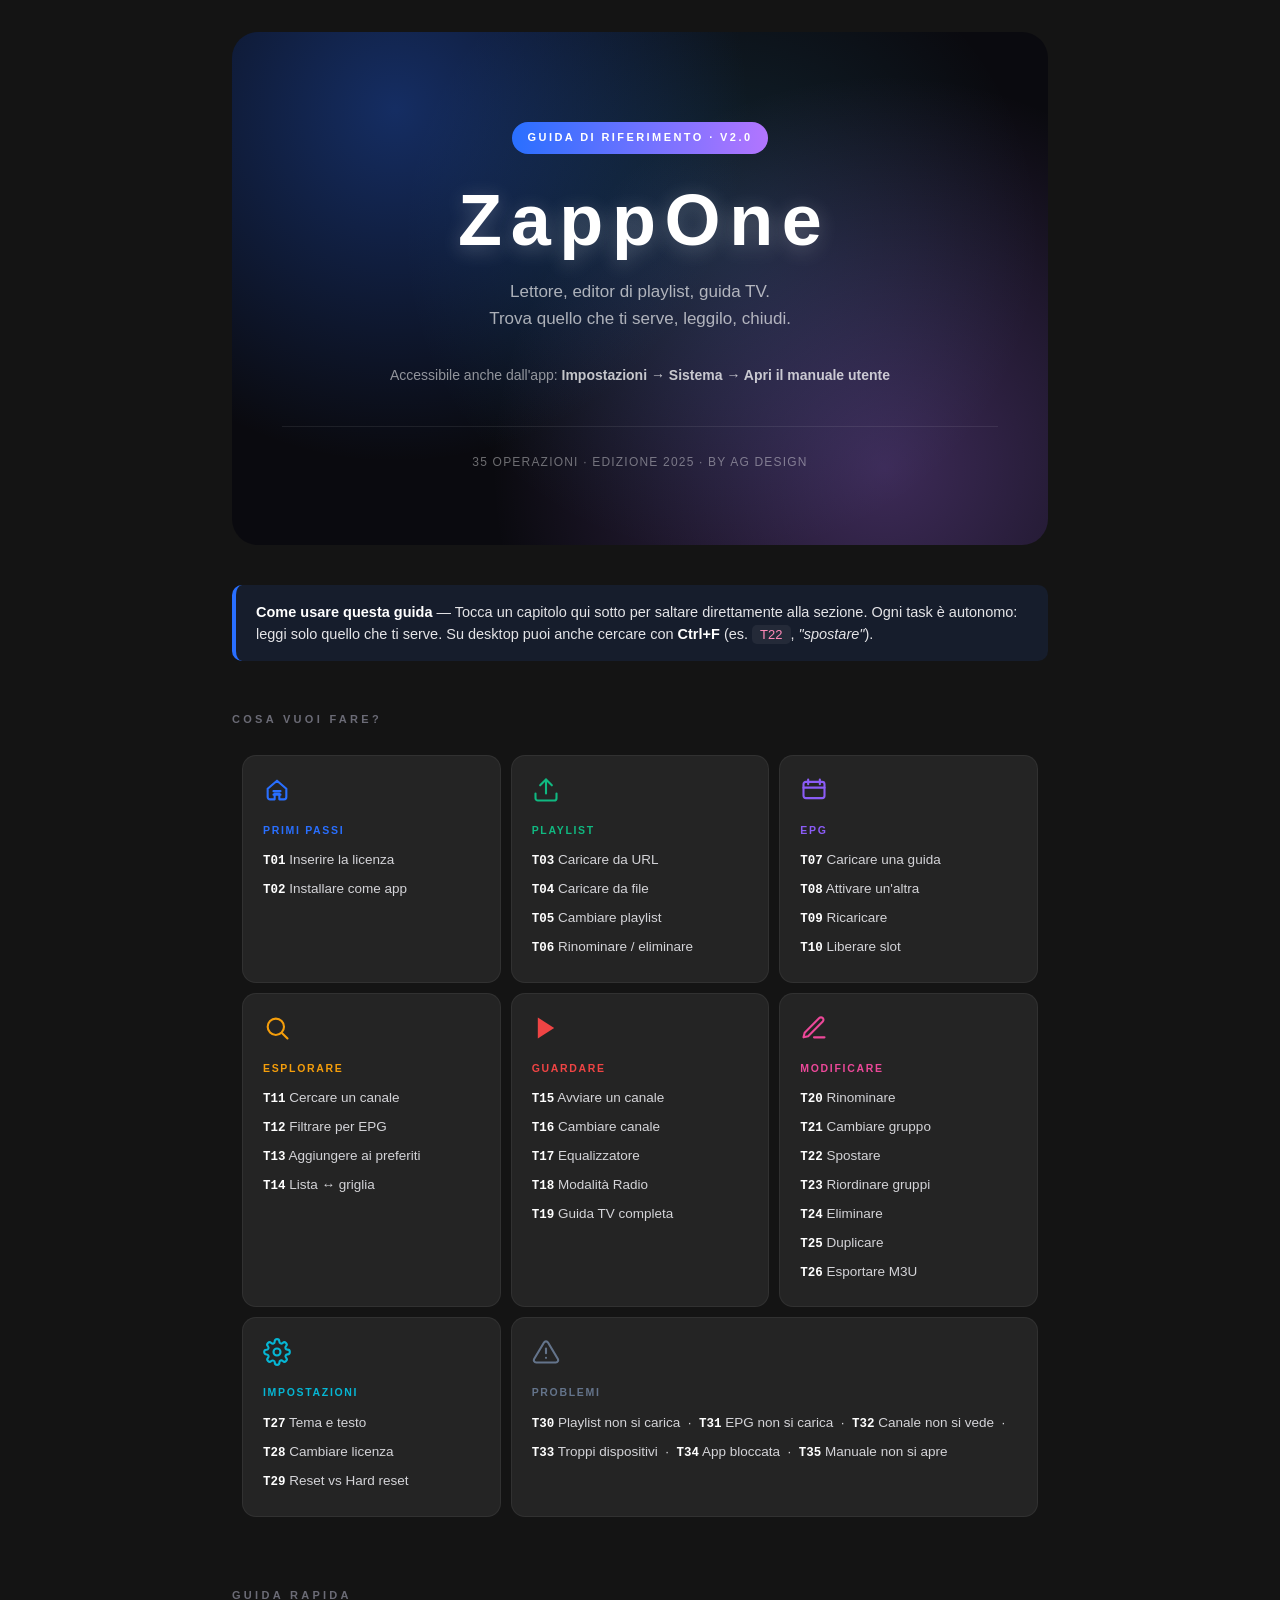
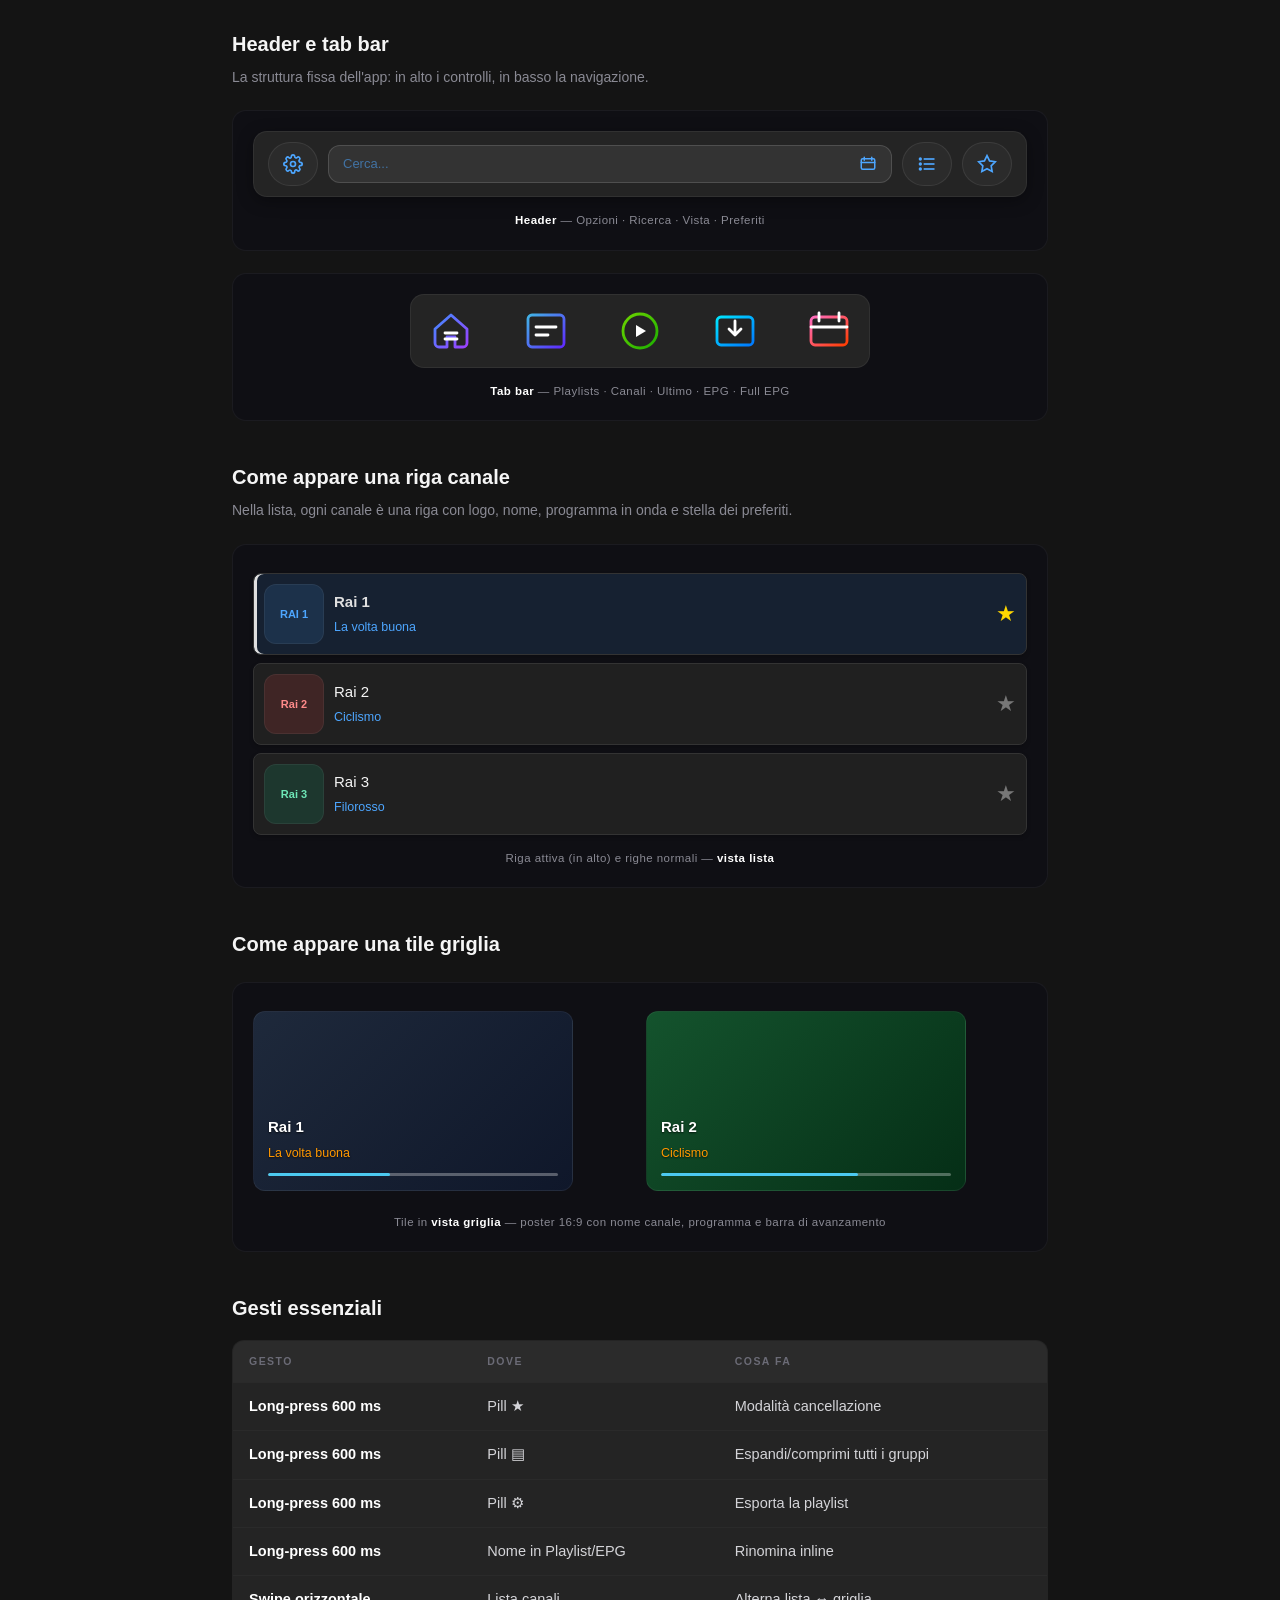
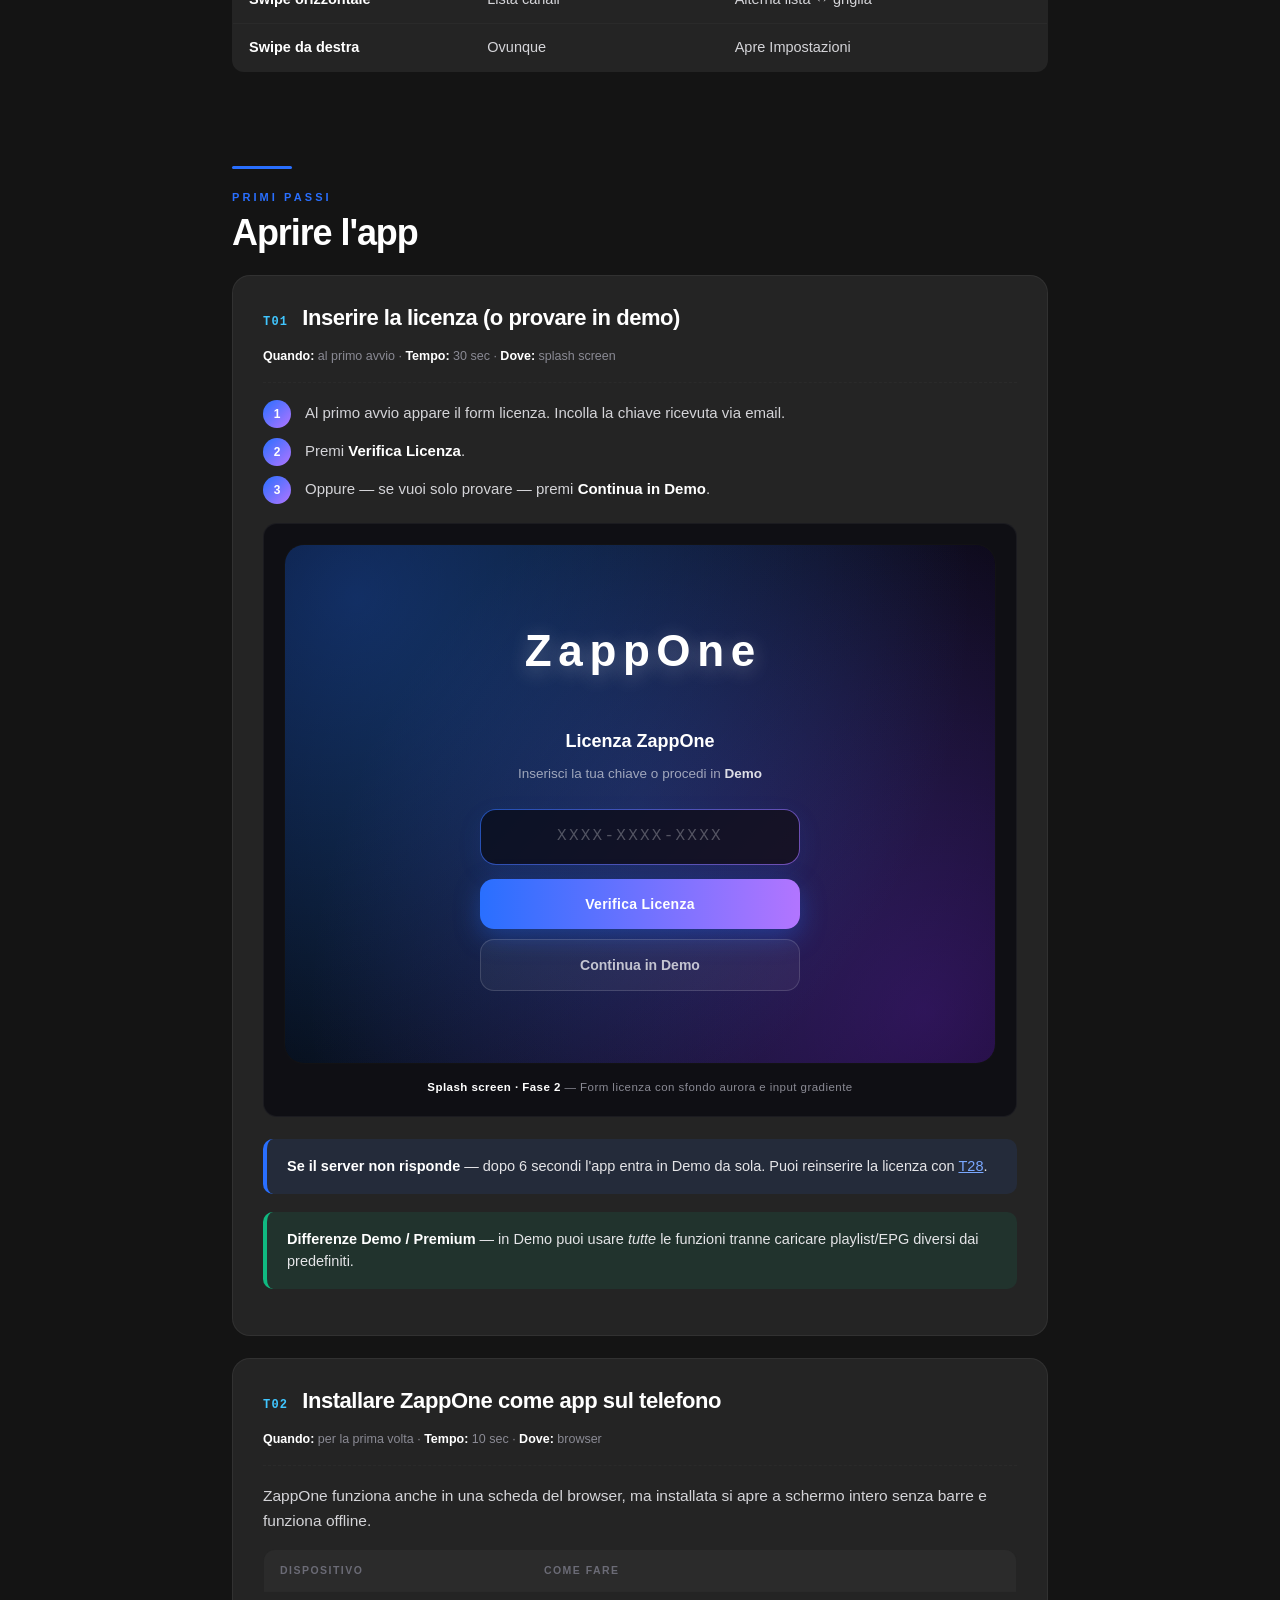
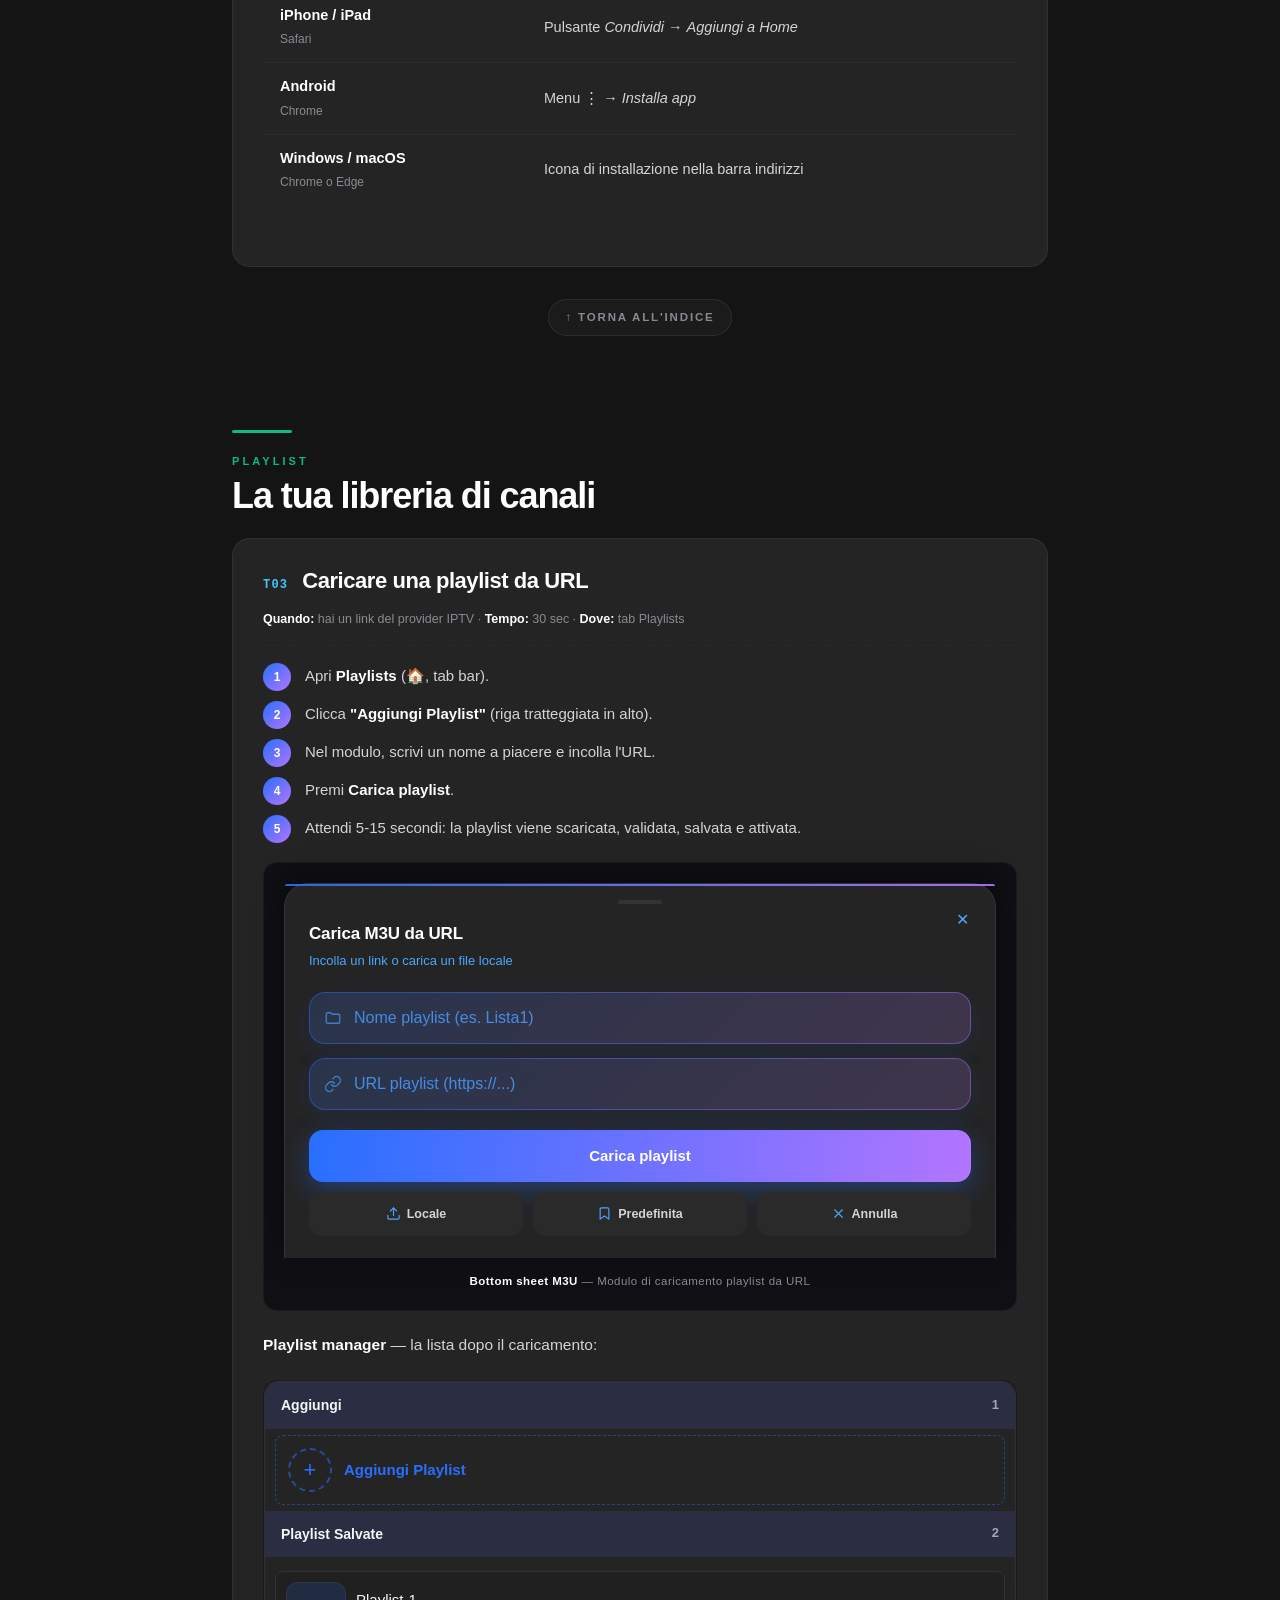
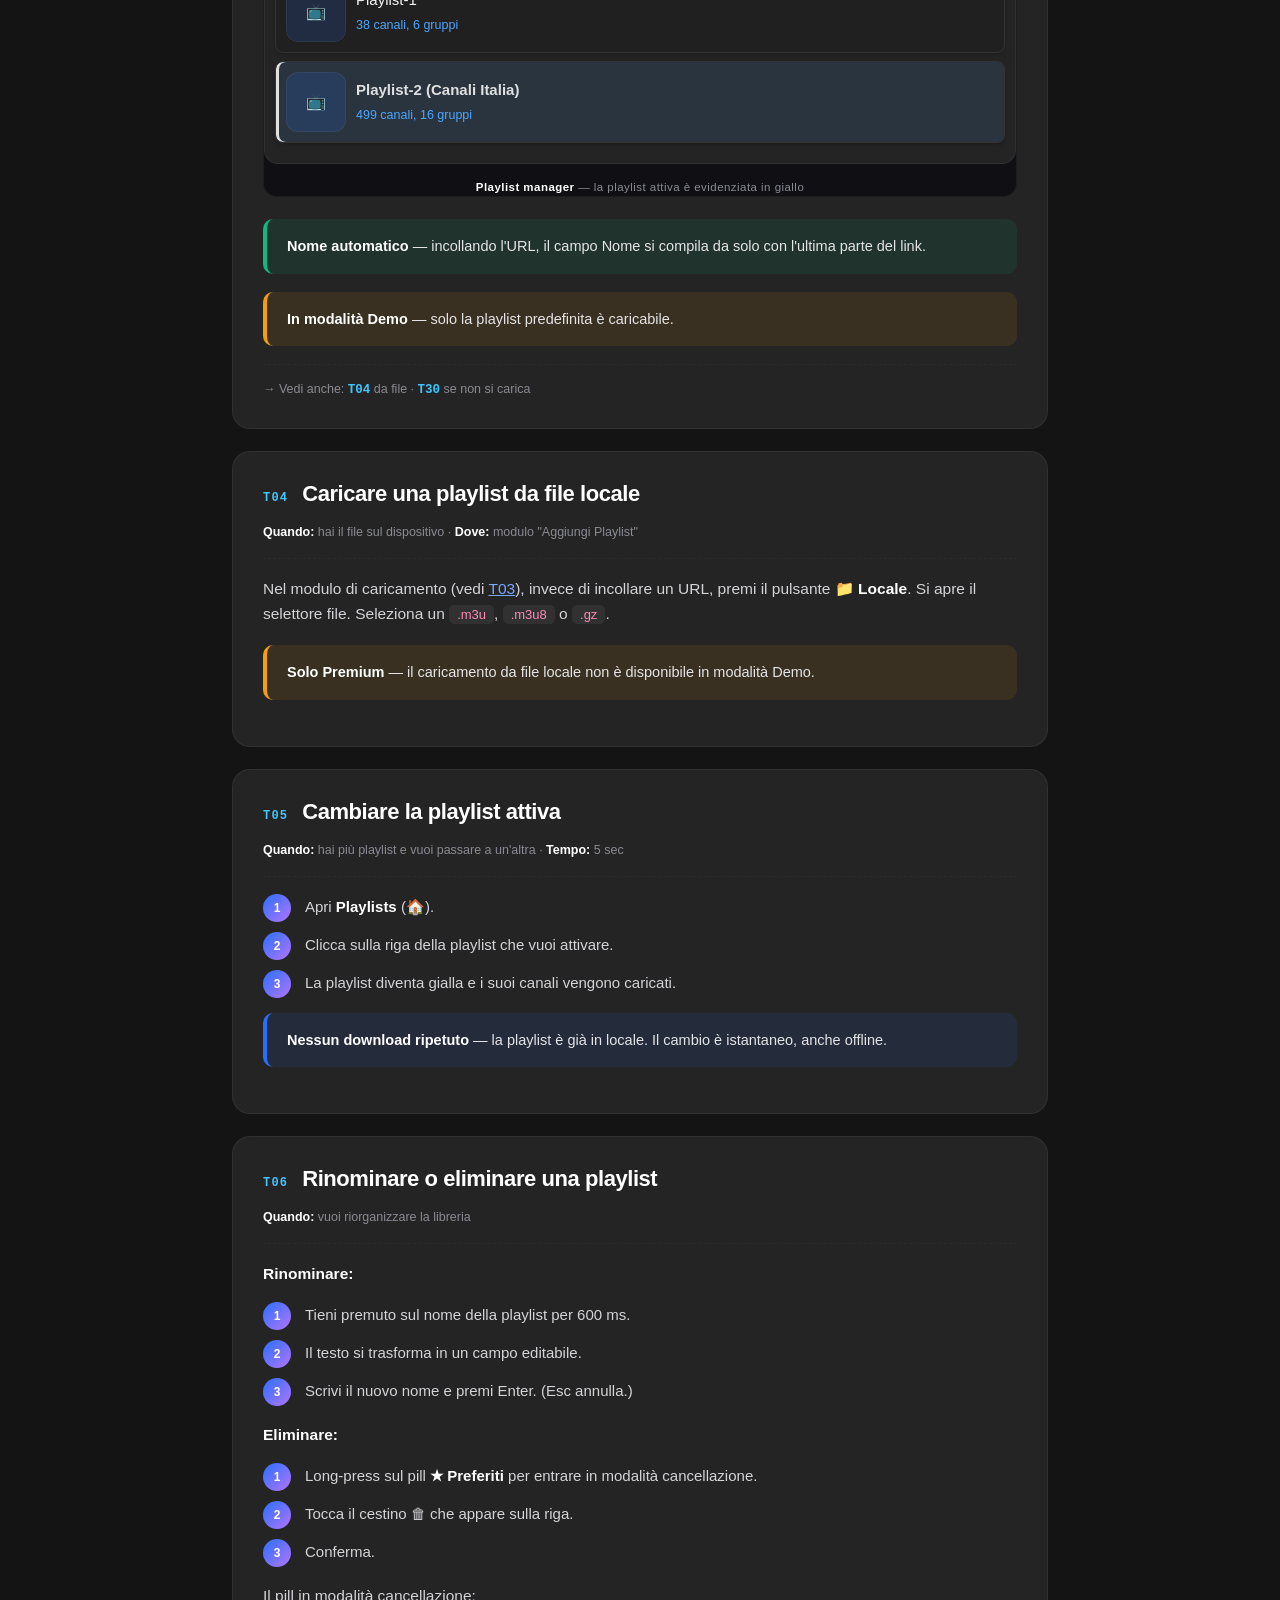
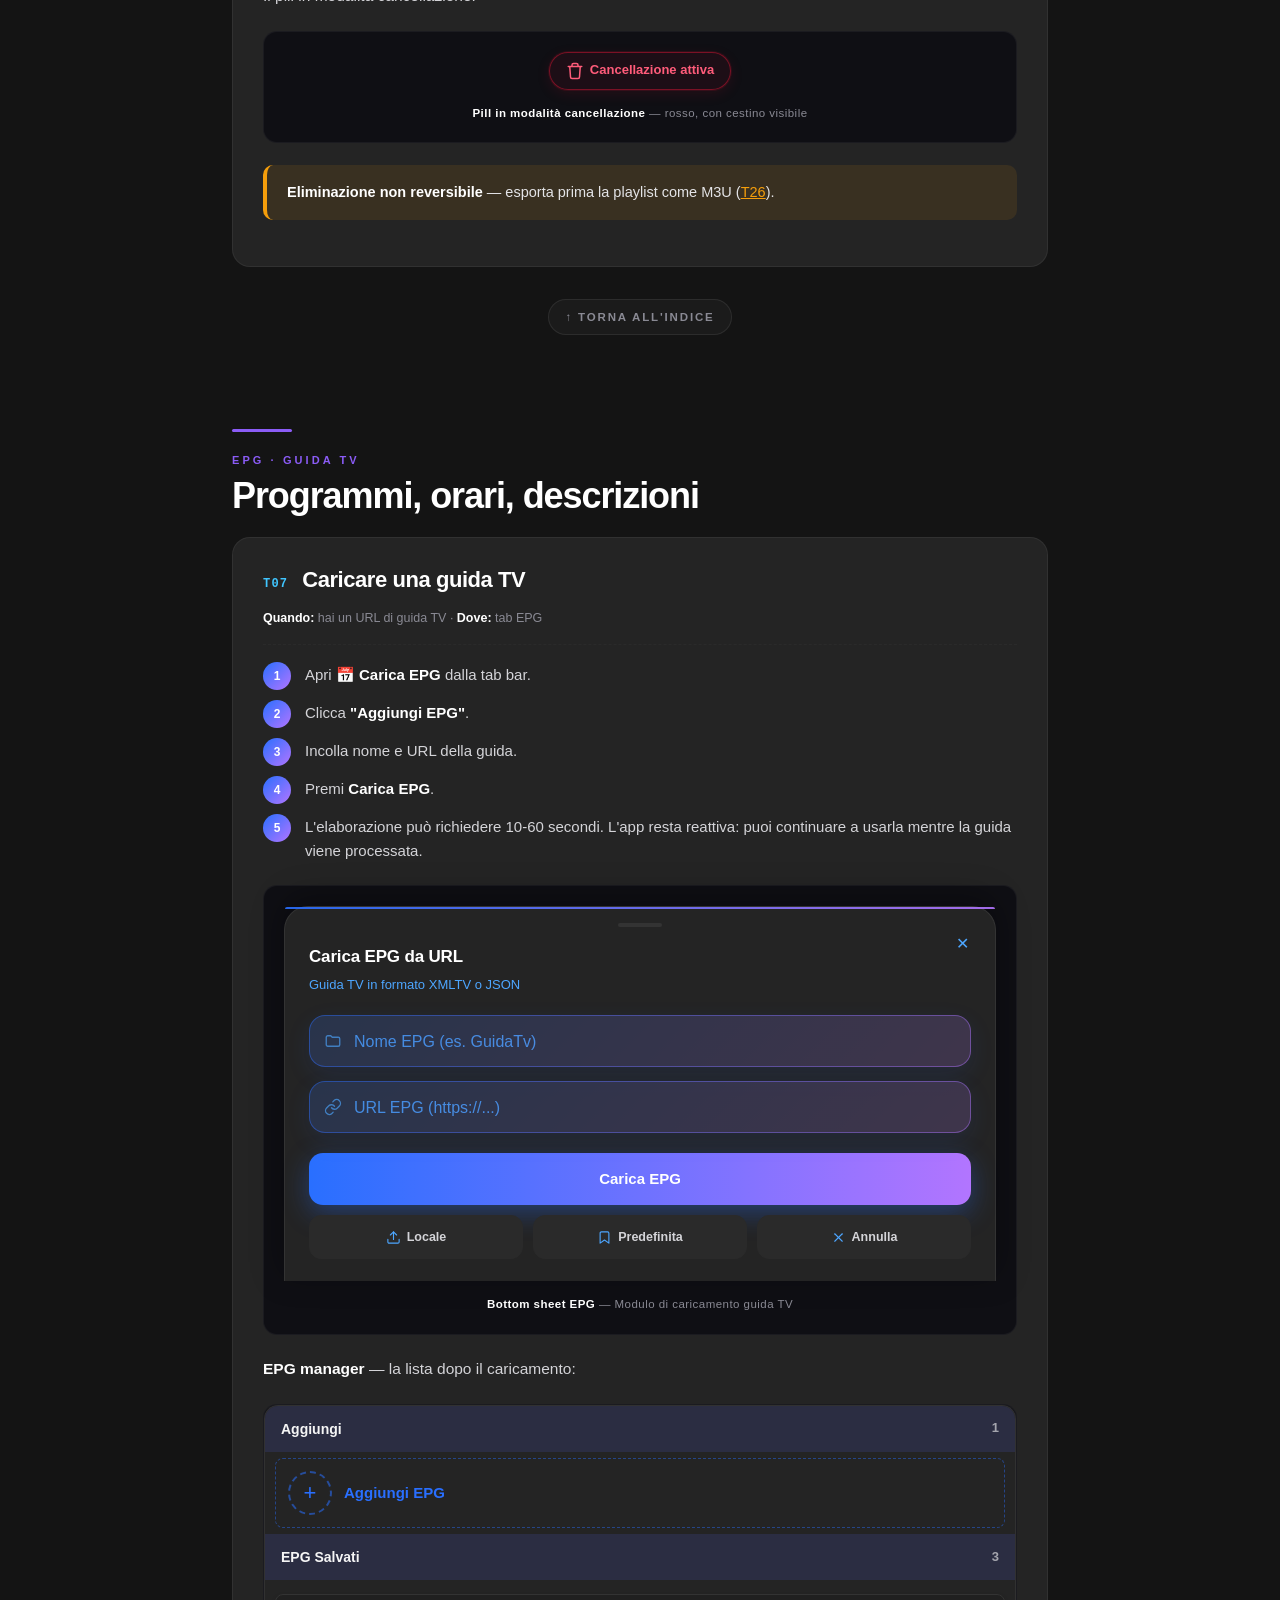
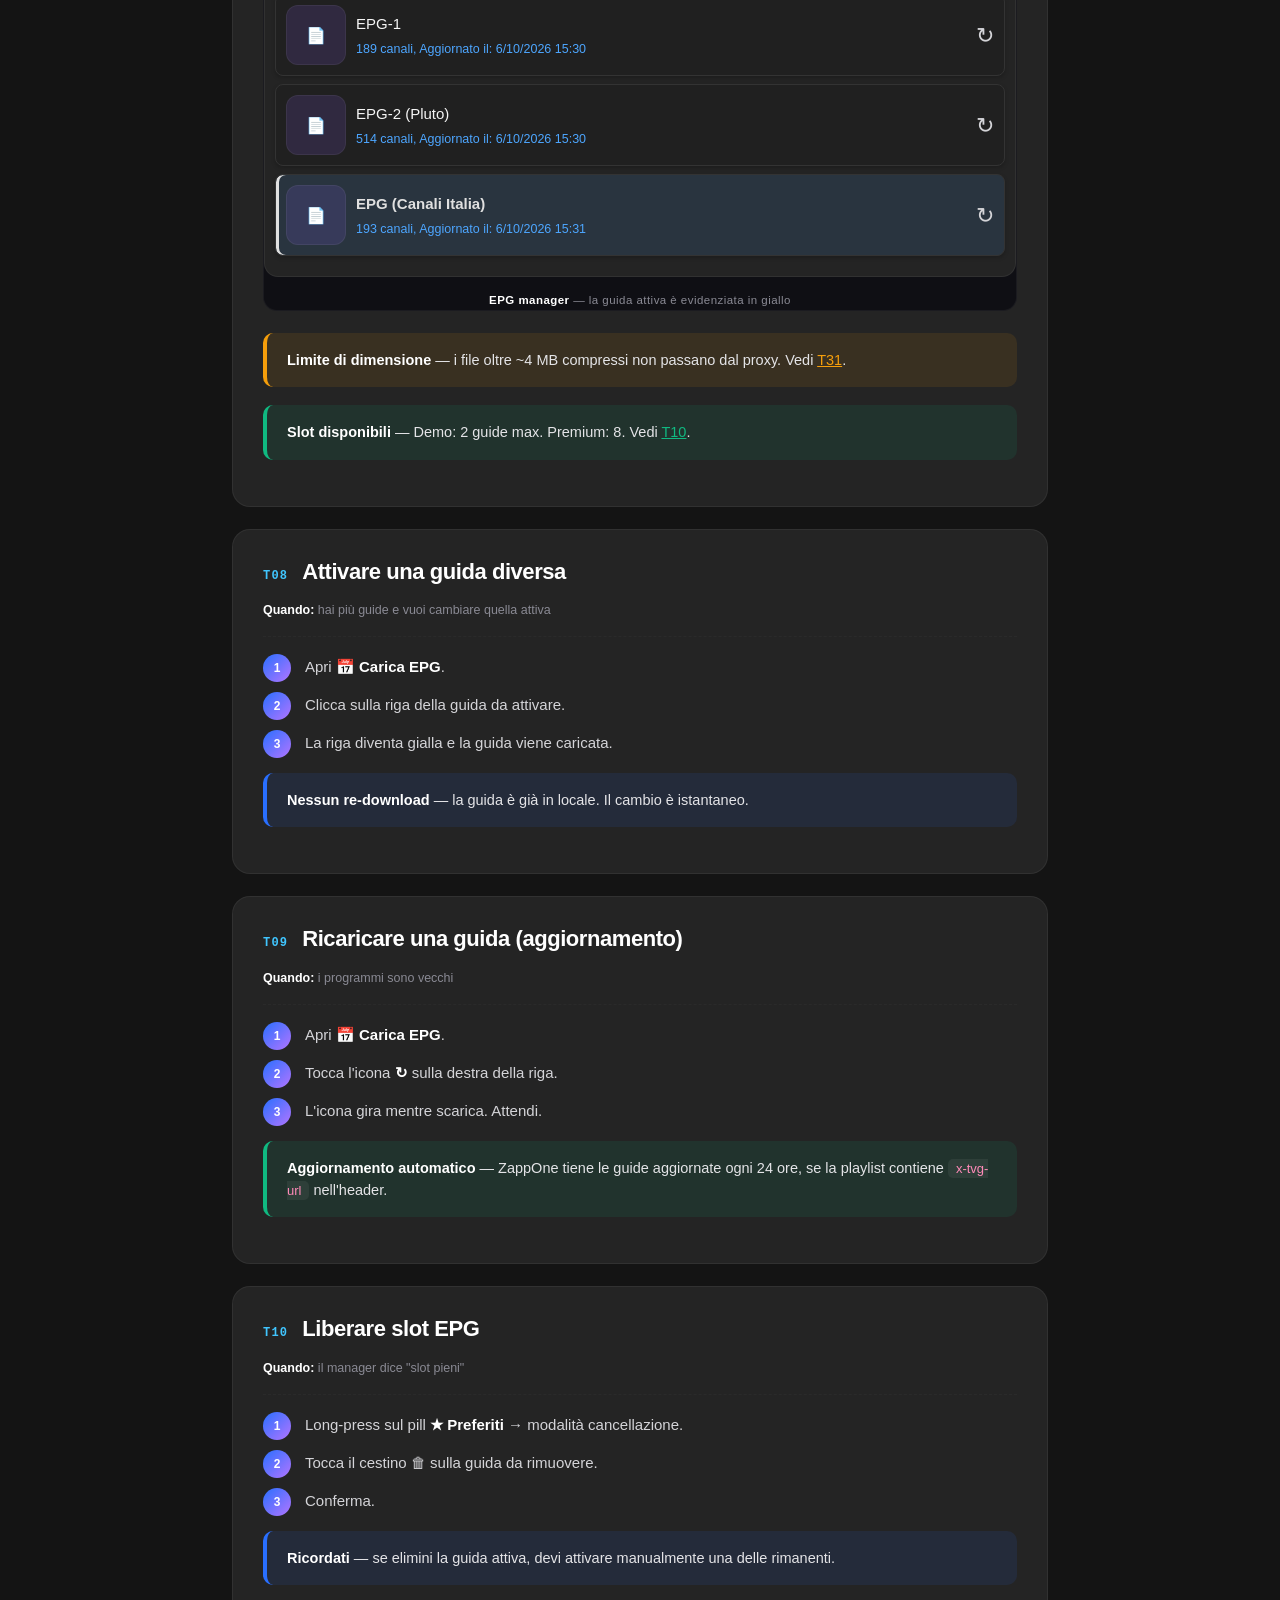
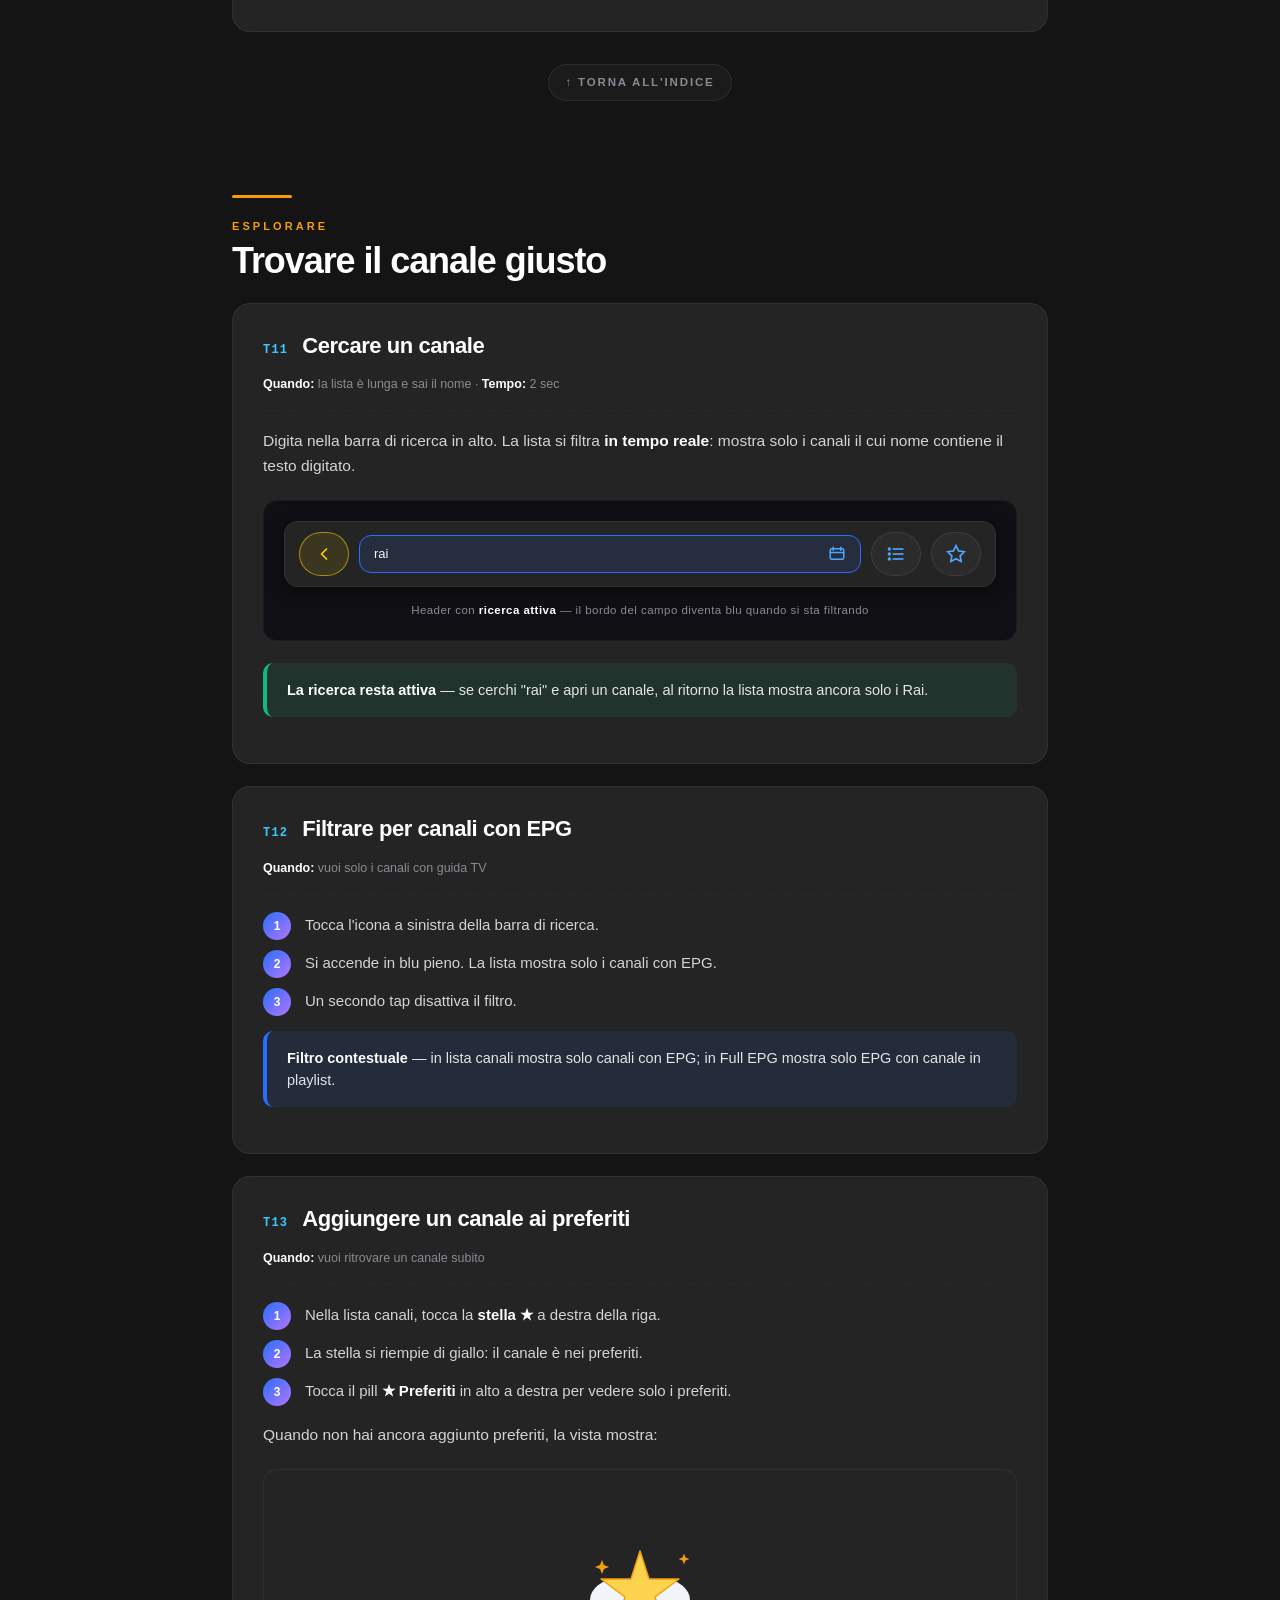
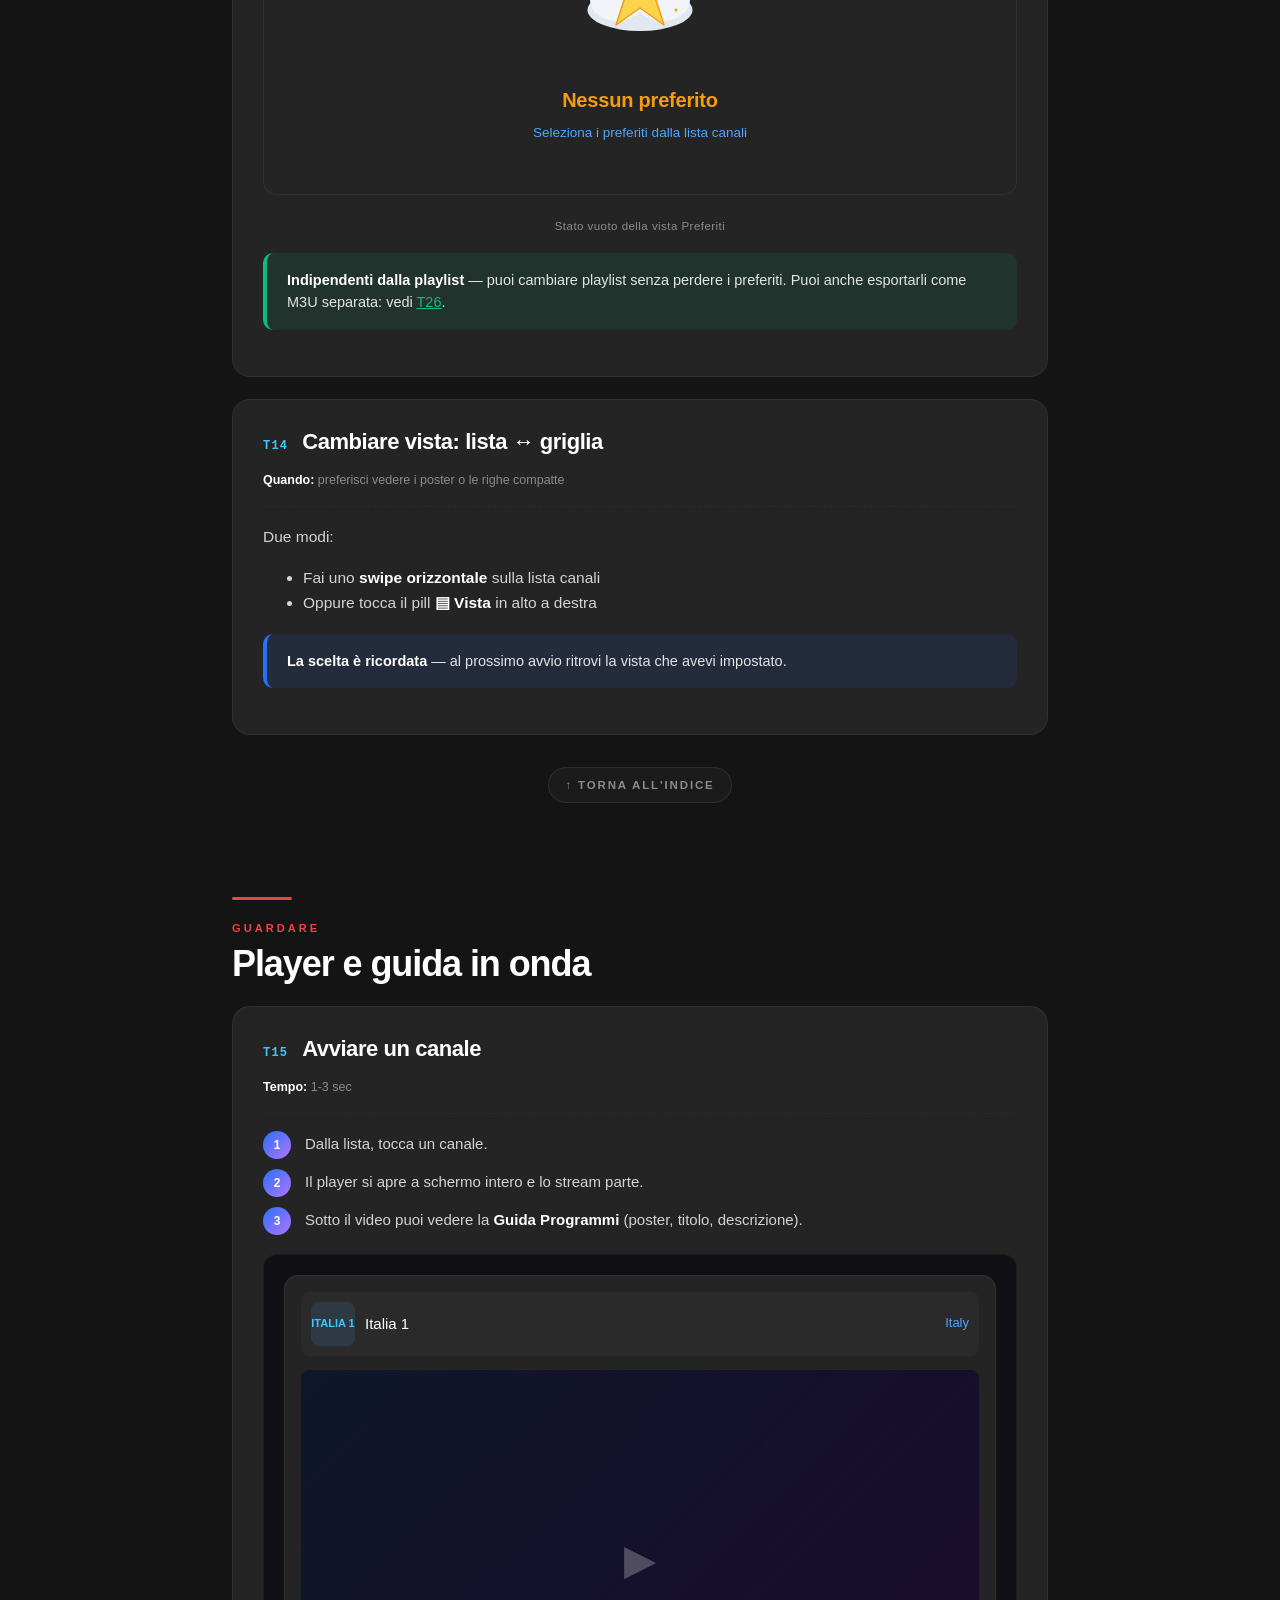
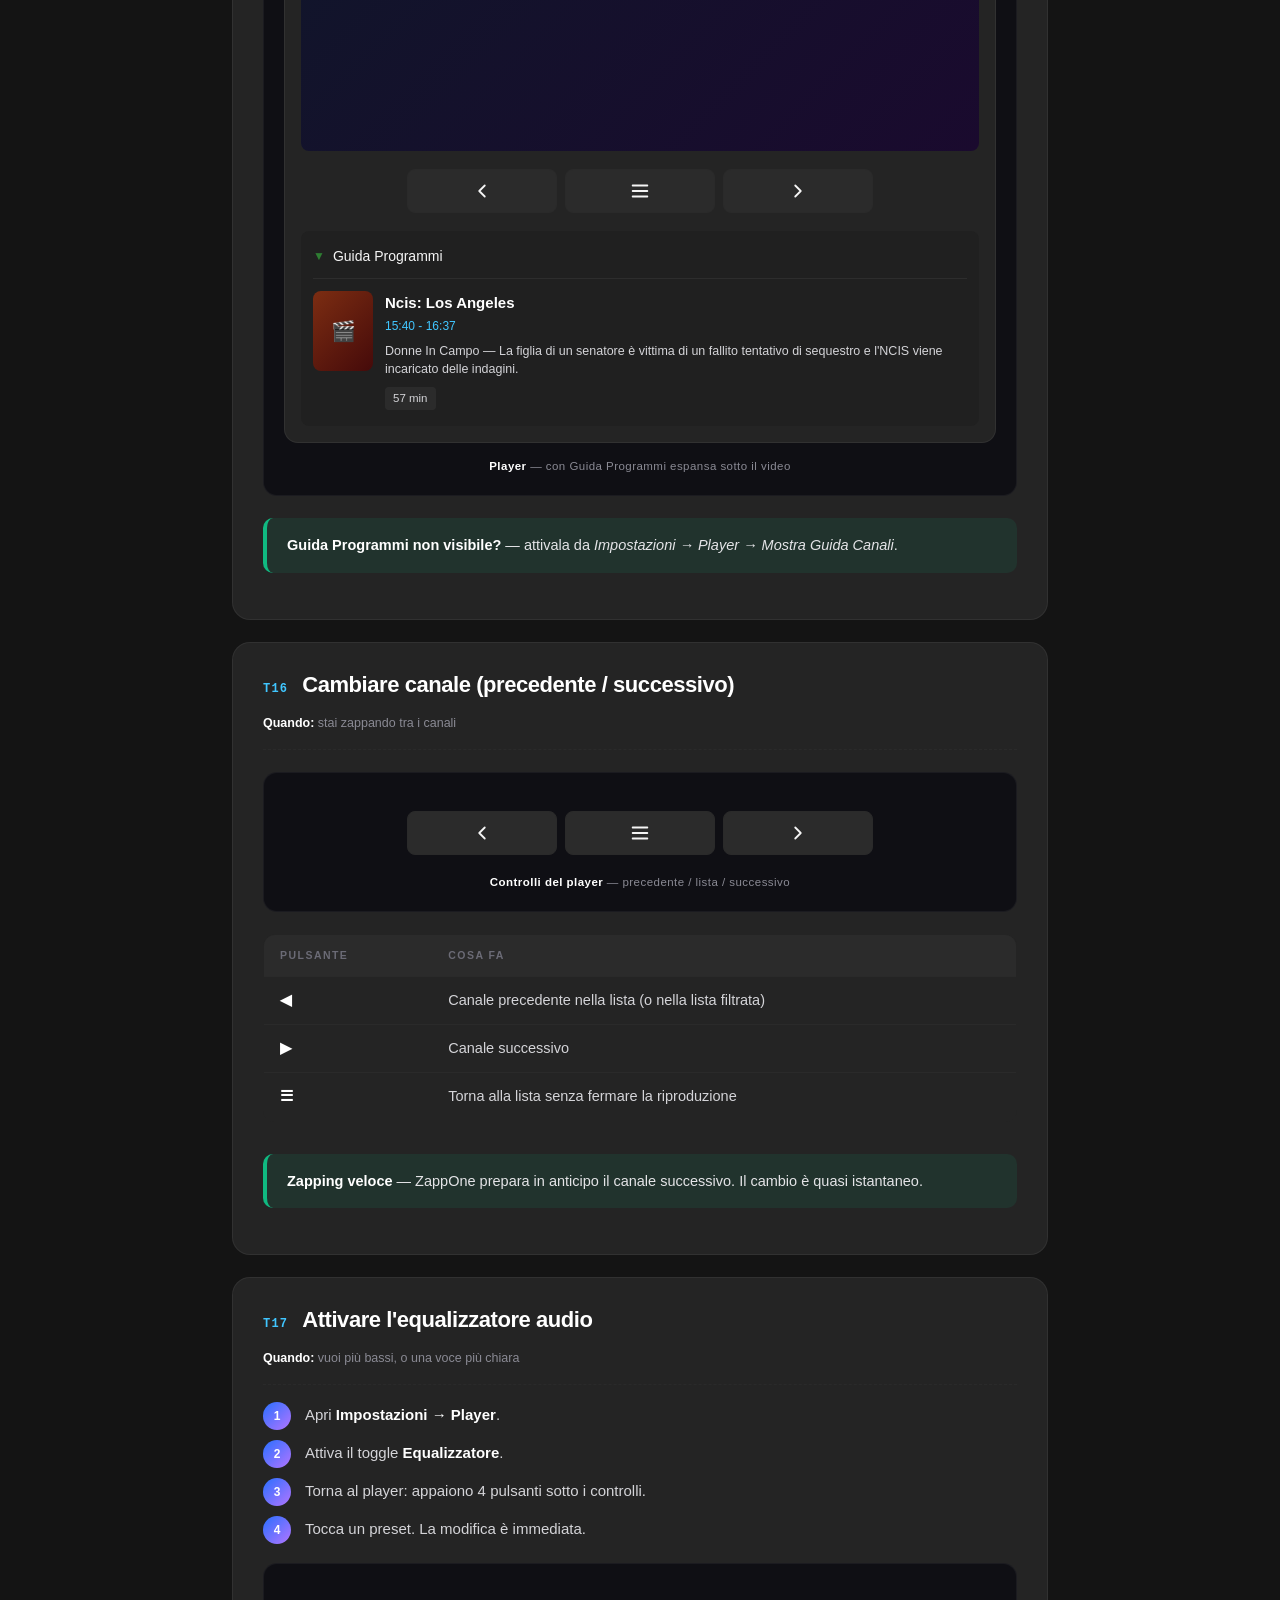
==== guida.html @ 007e3485 "Add files via upload" ====
<!DOCTYPE html>
<html lang="it">
<head>
<meta charset="utf-8">
<meta name="viewport" content="width=device-width, initial-scale=1, maximum-scale=1, user-scalable=no, viewport-fit=cover" />
<meta name="apple-mobile-web-app-capable" content="yes" />
<meta name="apple-mobile-web-app-status-bar-style" content="black-translucent" />
<meta name="format-detection" content="telephone=no" />
<title>ZappOne — Guida di riferimento</title>
<style>
  /* ═══════════════ VARIABILI APP (da zappone.css) ═══════════════ */
  :root {
    --brand-blue: #296fff;
    --brand-violet: #b275ff;
    --brand-cyan: #40c6ff;
    --brand-gradient: linear-gradient(90deg, #296fff, #b275ff);
    --brand-gradient-diag: linear-gradient(135deg, #296fff, #b275ff);
    --dark-bg: #1c1c1c;
    --card-bg: #242424;
    --input-bg: #2a2a2a;
    --border-color: #2a2a2a;
    --border-controls: #333333;
    --text-primary: #f5f5f5;
    --text-secondary: #4da6ff;
    --text-muted: #8a8a94;
    --group-header-bg: #2b2d42;
    --active-channel-bg: rgba(77,166,255,0.12);
    --active-channel-border: #e0e0e0;
    --favorite-star: #ffd700;
    --epg-progress-color: #4cc9f0;
    --epg-current-bg: rgba(77,166,255,0.12);
    --epg-poster-bg: #262626;
    --toggle-green: #2e7d32;
    --danger-solid: rgba(230,0,57,0.85);
    --r-sm: 8px; --r-md: 12px; --r-lg: 14px; --r-xl: 18px; --r-pill: 999px;
  }

  /* ═══════════════ BASE ═══════════════ */
  * { box-sizing: border-box; }
  html { scroll-behavior: smooth; }
  body {
    font-family: -apple-system, BlinkMacSystemFont, 'SF Pro Display', 'Segoe UI', Roboto, sans-serif;
    background: #141414; color: var(--text-primary); line-height: 1.6;
    max-width: 860px; margin: 0 auto; padding: 0 22px 80px;
    -webkit-font-smoothing: antialiased;
  }
  p, li { font-size: 15.5px; color: #d4d4d8; }
  strong, b { color: #fff; font-weight: 700; }
  code { background: rgba(255,255,255,0.06); padding: 2px 8px; border-radius: 5px;
         font-family: 'SF Mono', Monaco, monospace; font-size: 13px;
         color: #ff8ab8; font-weight: 500; }

  /* Scroll margin per ancoraggi (evita che il titolo finisca al bordo) */
  .section, .task, tr[id] { scroll-margin-top: 24px; }

  /* ═══════════════ COPERTINA ═══════════════ */
  .cover {
    background:
      radial-gradient(circle at 20% 15%, rgba(41,111,255,0.35), transparent 45%),
      radial-gradient(circle at 80% 85%, rgba(178,117,255,0.30), transparent 50%),
      radial-gradient(circle at 60% 40%, rgba(64,198,255,0.15), transparent 55%),
      #0a0a0f;
    border-radius: 26px; padding: 90px 50px 60px; margin: 30px 0 40px; text-align: center;
  }
  .cover-logo { font-size: 72px; font-weight: 800; letter-spacing: 0.12em;
                padding-left: 0.12em; color: #fff; line-height: 1;
                text-shadow: 0 4px 20px rgba(255,255,255,0.25); margin: 0; }
  .cover-sub { font-size: 17px; color: rgba(255,255,255,0.65);
               margin: 22px auto 0; max-width: 480px; }
  .cover-badge { display: inline-block; background: var(--brand-gradient);
                 color: #fff; padding: 7px 16px; border-radius: var(--r-pill);
                 font-size: 11px; font-weight: 800; letter-spacing: 0.22em;
                 margin-bottom: 30px; }
  .cover-from { font-size: 14px; margin-top: 32px; color: rgba(255,255,255,0.55); }
  .cover-from strong { color: rgba(255,255,255,0.75); font-weight: 600; }
  .cover-meta { font-size: 12px; color: rgba(255,255,255,0.4);
                letter-spacing: 0.1em; margin-top: 40px; padding-top: 26px;
                border-top: 1px solid rgba(255,255,255,0.08); }

  /* ═══════════════ HUB / INDICE ═══════════════ */
  .hub-title { font-size: 11px; font-weight: 800; letter-spacing: 0.3em;
               color: #6b6b76; margin: 50px 0 16px; }
  .hub-table { width: 100%; border-collapse: separate; border-spacing: 10px; }
  .hub-table td { background: var(--card-bg); border: 1px solid rgba(255,255,255,0.06);
                  border-radius: var(--r-lg); padding: 20px; vertical-align: top;
                  width: 33.33%; }

  /* Link del hub */
  .hub-table a { text-decoration: none; color: inherit; }
  .hub-cat-link { display: block; }
  .hub-cat { font-size: 10.5px; font-weight: 800; letter-spacing: 0.16em;
             margin: 10px 0 8px; }
  .hub-list { font-size: 13.5px; color: #d4d4d8; line-height: 1.75; }
  .hub-list a { display: inline-block; padding: 2px 0; transition: color 0.15s ease; }
  .hub-list a:hover, .hub-list a:active { color: var(--brand-cyan); }
  .hub-list b { color: #fff; font-family: 'SF Mono', monospace; font-size: 12.5px; }

  /* ═══════════════ SEZIONI ═══════════════ */
  .section { margin-top: 70px; padding-top: 24px; }
  .section-line { height: 3px; width: 60px; border-radius: 2px; margin-bottom: 20px; }
  .section-name { font-size: 11px; font-weight: 800; letter-spacing: 0.28em;
                  text-transform: uppercase; margin: 6px 0 0; }
  .section-title { font-size: 36px; font-weight: 900; letter-spacing: -0.03em;
                   margin: 6px 0 0; color: #fff; line-height: 1.1; }

  /* Link "torna all'indice" */
  .back-top { text-align: center; margin: 32px 0 0; }
  .back-top a {
    display: inline-block;
    padding: 8px 16px;
    border-radius: var(--r-pill);
    background: rgba(255,255,255,0.03);
    border: 1px solid rgba(255,255,255,0.08);
    color: var(--text-muted);
    text-decoration: none;
    font-size: 11.5px;
    font-weight: 700;
    letter-spacing: 0.16em;
    transition: background 0.2s ease, color 0.2s ease, border-color 0.2s ease;
  }
  .back-top a:hover, .back-top a:active {
    background: rgba(41,111,255,0.10);
    border-color: rgba(41,111,255,0.40);
    color: var(--brand-cyan);
  }

  /* ═══════════════ TASK CARD ═══════════════ */
  .task { background: var(--card-bg); border-radius: var(--r-xl);
          padding: 28px 30px; margin: 22px 0;
          border: 1px solid rgba(255,255,255,0.06); }
  .task-head { display: flex; align-items: baseline; gap: 14px; margin-bottom: 4px; }
  .task-id { font-size: 12px; font-weight: 800; letter-spacing: 0.1em;
             color: var(--brand-cyan); font-family: 'SF Mono', monospace; }
  .task-title { font-size: 22px; font-weight: 800; letter-spacing: -0.02em;
                color: #fff; margin: 0; line-height: 1.25; }
  .task-meta { font-size: 12.5px; color: var(--text-muted);
               margin: 14px 0 18px; padding-bottom: 16px;
               border-bottom: 1px dashed var(--border-color); }
  .steps { padding-left: 0; list-style: none; margin: 16px 0; }
  .steps li { padding-left: 42px; position: relative; margin: 14px 0;
              font-size: 15px; color: #d4d4d8; }
  .steps li::before { content: attr(data-n); position: absolute; left: 0; top: -1px;
                      width: 28px; height: 28px; line-height: 28px; text-align: center;
                      background: var(--brand-gradient-diag); color: #fff;
                      border-radius: 50%; font-weight: 700; font-size: 12px; }

  /* ═══════════════ IMMAGINI E CALLOUT ═══════════════ */
  .img-frame { text-align: center; margin: 22px 0 8px; }
  .img-frame img { max-width: 100%; border-radius: var(--r-lg);
                   border: 1px solid rgba(255,255,255,0.08); }
  .img-cap { font-size: 12px; color: var(--text-muted); margin-top: 10px;
             font-style: italic; }
  .co { padding: 16px 20px; border-radius: 10px; font-size: 14.5px;
        margin: 18px 0; color: #e4e4e7; line-height: 1.55; }
  .co-tip { background: rgba(16,185,129,0.10); border-left: 4px solid #10b981; }
  .co-info { background: rgba(41,111,255,0.10); border-left: 4px solid var(--brand-blue); }
  .co-warn { background: rgba(245,158,11,0.10); border-left: 4px solid #f59e0b; }
  .co-danger { background: rgba(230,0,57,0.10); border-left: 4px solid #e60039; }
  .xref { font-size: 12.5px; color: var(--text-muted); margin-top: 18px;
          padding-top: 14px; border-top: 1px dashed var(--border-color); }
  .xref b { color: var(--brand-cyan); font-family: 'SF Mono', monospace; font-weight: 700; }
  .xref a { color: var(--brand-cyan); text-decoration: none; }

  /* ═══════════════ TABELLE ═══════════════ */
  .cheat { width: 100%; border-collapse: collapse; margin: 16px 0 32px;
           background: var(--card-bg); border-radius: var(--r-md); overflow: hidden;
           border: 1px solid rgba(255,255,255,0.06); }
  .cheat th { text-align: left; padding: 12px 16px; font-size: 10.5px; font-weight: 800;
              letter-spacing: 0.14em; text-transform: uppercase; color: #6b6b76;
              background: rgba(255,255,255,0.03); border-bottom: 1px solid var(--border-color); }
  .cheat td { padding: 12px 16px; font-size: 14.5px; color: #d4d4d8;
              border-bottom: 1px solid var(--border-color); vertical-align: middle; }
  .cheat tr:last-child td { border-bottom: 0; }

  /* ═══════════════ MOCKUP: HEADER APP ═══════════════ */
  .mk-frame { background: #0f0f14; border-radius: var(--r-lg);
              padding: 20px; margin: 22px 0; border: 1px solid rgba(255,255,255,0.05); }
  .mk-cap { font-size: 11.5px; color: var(--text-muted); text-align: center;
            margin-top: 14px; letter-spacing: 0.04em; }
  .mk-cap b { color: #fff; }

  .mk-header { background: var(--card-bg); border-radius: var(--r-lg);
               padding: 10px 14px; display: flex; align-items: center;
               justify-content: space-between; gap: 10px;
               border: 1px solid rgba(255,255,255,0.06);
               box-shadow: 0 4px 16px rgba(0,0,0,0.35); }
  .mk-pill { display: inline-flex; align-items: center; justify-content: center;
             gap: 6px; height: 38px; min-width: 38px; padding: 0 14px;
             border-radius: var(--r-pill); background: rgba(255,255,255,0.035);
             border: 1px solid rgba(255,255,255,0.08); color: var(--text-secondary);
             flex-shrink: 0; }
  .mk-pill.back-active { background: rgba(255,215,0,0.10);
                         border-color: rgba(255,215,0,0.55); color: var(--favorite-star); }
  .mk-search { flex: 1; height: 38px; border-radius: 12px;
               background: rgba(255,255,255,0.07);
               border: 1px solid rgba(255,255,255,0.14);
               color: var(--text-secondary); padding: 0 14px; font-size: 13px;
               display: flex; align-items: center; justify-content: space-between; }
  .mk-search .ph { opacity: 0.55; }

  /* ═══════════════ MOCKUP: TAB BAR ═══════════════ */
  .mk-tabbar { background: var(--card-bg); border-radius: var(--r-lg);
               padding: 12px 16px; display: flex; align-items: center;
               justify-content: space-between; gap: 8px;
               border: 1px solid rgba(255,255,255,0.06);
               max-width: 460px; margin: 0 auto; }
  .mk-tab { width: 48px; height: 48px; display: inline-flex;
            align-items: center; justify-content: center;
            border-radius: 50%; flex-shrink: 0; }

  /* ═══════════════ MOCKUP: RIGA CANALE ═══════════════ */
  .mk-row { background: #202020; border: 1px solid var(--border-controls);
            border-radius: var(--r-sm); padding: 10px; display: flex;
            align-items: center; gap: 10px; margin: 8px 0;
            box-shadow: 0 2px 4px rgba(0,0,0,0.2); }
  .mk-row.active { background: var(--active-channel-bg);
                   box-shadow: 0 2px 4px rgba(0,0,0,0.2),
                               inset 3px 0 0 var(--active-channel-border); }
  .mk-logo { width: 60px; height: 60px; border-radius: 12px;
             background: var(--epg-current-bg); display: flex;
             align-items: center; justify-content: center;
             flex-shrink: 0; font-size: 11px; color: var(--text-secondary);
             font-weight: 700; border: 1px solid rgba(255,255,255,0.06);
             text-align: center; padding: 2px; line-height: 1.1; }
  .mk-info { flex: 1; min-width: 0; }
  .mk-name { font-size: 15px; font-weight: 500; color: var(--text-primary); }
  .mk-name.active { color: var(--active-channel-border); font-weight: 600; }
  .mk-program { font-size: 12.5px; color: var(--text-secondary); margin-top: 3px; }
  .mk-star { font-size: 22px; color: var(--favorite-star); flex-shrink: 0; }
  .mk-star.inactive { color: #777; }
  .mk-trash { font-size: 18px; flex-shrink: 0; margin-left: 8px; }

  /* ═══════════════ MOCKUP: TILE GRIGLIA ═══════════════ */
  .mk-tile { background: linear-gradient(135deg, #1e1b4b 0%, #0f172a 100%);
             border-radius: 12px; aspect-ratio: 16/9; position: relative;
             overflow: hidden; margin: 8px 0; display: flex; align-items: flex-end;
             padding: 14px; border: 1px solid rgba(255,255,255,0.06); max-width: 320px; }
  .mk-tile-overlay { width: 100%; display: flex; flex-direction: column; gap: 4px; }
  .mk-tile-name { font-size: 15px; font-weight: 700; color: #fff;
                  text-shadow: 0 1px 2px rgba(0,0,0,0.7); }
  .mk-tile-program { font-size: 12.5px; color: #ff9800;
                     text-shadow: 0 1px 2px rgba(0,0,0,0.7);
                     white-space: nowrap; overflow: hidden; text-overflow: ellipsis; }
  .mk-tile-progress { height: 3px; background: rgba(255,255,255,0.3);
                      border-radius: 2px; margin-top: 6px; overflow: hidden; }
  .mk-tile-progress div { height: 100%; width: 42%;
                          background: var(--epg-progress-color); border-radius: 2px; }

  /* ═══════════════ MOCKUP: SPLASH LICENZA ═══════════════ */
  .mk-splash {
    position: relative; background: #030305; border-radius: 20px;
    padding: 60px 30px; overflow: hidden; text-align: center;
    border: 1px solid rgba(255,255,255,0.06);
    min-height: 520px; display: flex; flex-direction: column;
    align-items: center; justify-content: center;
  }
  .mk-splash::before {
    content: ""; position: absolute; top: -50%; left: -50%;
    width: 200%; height: 200%;
    background:
      radial-gradient(circle at 30% 30%, rgba(41,111,255,0.35) 0%, transparent 50%),
      radial-gradient(circle at 70% 70%, rgba(140,41,255,0.30) 0%, transparent 50%),
      radial-gradient(circle at 50% 50%, rgba(64,198,255,0.15) 0%, transparent 60%);
    pointer-events: none;
  }
  .mk-splash > * { position: relative; z-index: 1; }
  .mk-splash-logo { font-size: 44px; font-weight: 800; letter-spacing: 0.15em;
                    padding-left: 0.15em; color: #fff;
                    text-shadow: 0 4px 20px rgba(255,255,255,0.3);
                    margin: 0 0 40px; }
  .mk-splash-title { font-size: 18px; font-weight: 700; color: #fff; margin: 0 0 8px; }
  .mk-splash-sub { font-size: 13.5px; color: rgba(255,255,255,0.58); margin: 0 0 24px; }
  .mk-splash-sub b { color: rgba(255,255,255,0.85); }
  .mk-input-gradient { width: 100%; max-width: 320px; margin: 0 auto 14px;
                       border-radius: 16px; padding: 1px;
                       background: linear-gradient(135deg,
                         rgba(41,111,255,0.55), rgba(178,117,255,0.55));
                       box-shadow: 0 8px 24px rgba(41,111,255,0.10); }
  .mk-input-inner { background: rgba(8,8,14,0.85); border-radius: 15px;
                    padding: 14px 18px; color: rgba(255,255,255,0.28);
                    font-size: 15px; letter-spacing: 0.14em; text-align: center;
                    font-family: 'SF Mono', monospace; }
  .mk-btn-primary { width: 100%; max-width: 320px; margin: 0 auto 10px;
                    padding: 14px 18px; border-radius: 14px;
                    background: var(--brand-gradient); color: #fff;
                    font-size: 14px; font-weight: 600; letter-spacing: 0.02em;
                    text-align: center;
                    box-shadow: 0 8px 26px rgba(41,111,255,0.35); }
  .mk-btn-ghost { width: 100%; max-width: 320px; margin: 0 auto;
                  padding: 14px 18px; border-radius: 14px;
                  background: rgba(255,255,255,0.05); color: rgba(255,255,255,0.72);
                  border: 1px solid rgba(255,255,255,0.14);
                  font-size: 14px; font-weight: 600; text-align: center; }

  /* ═══════════════ MOCKUP: BOTTOM SHEET ═══════════════ */
  .mk-sheet { background: var(--card-bg); border-radius: 24px 24px 0 0;
              padding: 12px 24px 22px; position: relative;
              box-shadow: 0 -8px 32px rgba(0,0,0,0.35);
              border: 1px solid var(--border-controls); border-bottom: none; }
  .mk-sheet::before { content: ""; position: absolute; top: 0; left: 0; right: 0;
                      height: 2px; background: var(--brand-gradient-diag);
                      border-radius: 24px 24px 0 0; opacity: 0.9; }
  .mk-sheet-handle { width: 44px; height: 4px; background: var(--border-controls);
                     border-radius: 4px; margin: 4px auto 16px; }
  .mk-sheet-close { position: absolute; top: 14px; right: 16px;
                    width: 34px; height: 34px; display: flex;
                    align-items: center; justify-content: center;
                    border-radius: 50%; color: var(--text-secondary); }
  .mk-sheet h4 { font-size: 17px; font-weight: 700; color: #fff;
                 margin: 0 0 4px; letter-spacing: -0.01em; }
  .mk-sheet-sub { font-size: 13px; color: var(--text-secondary);
                  margin: 0 0 20px; }
  .mk-input-wrap { position: relative; display: flex; align-items: center;
                   height: 52px; padding: 1px; border-radius: 16px;
                   background: linear-gradient(135deg,
                     rgba(41,111,255,0.55), rgba(178,117,255,0.55));
                   box-shadow: 0 8px 24px rgba(41,111,255,0.10);
                   margin-bottom: 14px; }
  .mk-input-wrap .icon { position: absolute; left: 15px; width: 18px; height: 18px;
                         color: var(--text-secondary); opacity: 0.65; z-index: 2; }
  .mk-input-field { width: 100%; height: 100%; padding: 0 14px 0 44px;
                    background: var(--input-bg); border-radius: 15px;
                    color: var(--text-secondary); font-size: 15px;
                    display: flex; align-items: center; opacity: 0.7; }
  .mk-sheet-actions { display: flex; flex-direction: column; gap: 10px; margin-top: 20px; }
  .mk-sheet-primary { padding: 14px 18px; border-radius: 14px;
                      background: var(--brand-gradient); color: #fff;
                      font-size: 15px; font-weight: 600; text-align: center;
                      box-shadow: 0 8px 26px rgba(41,111,255,0.35); }
  .mk-sheet-chips { display: grid; grid-template-columns: repeat(3,1fr); gap: 10px; }
  .mk-chip { display: flex; align-items: center; justify-content: center; gap: 6px;
             min-height: 46px; padding: 10px 12px; border-radius: 12px;
             background: var(--input-bg); border: 1px solid var(--border-color);
             color: #d4d4d8; font-size: 12.5px; font-weight: 600; }
  .mk-chip svg { width: 15px; height: 15px; flex-shrink: 0; color: var(--text-secondary); }

  /* ═══════════════ MOCKUP: STATO VUOTO ═══════════════ */
  .mk-empty { background: var(--card-bg); border-radius: var(--r-lg);
              padding: 50px 30px; text-align: center;
              border: 1px solid rgba(255,255,255,0.06); margin: 22px 0; }
  .mk-empty svg { max-width: 200px; height: auto; margin-bottom: 26px; }
  .mk-empty-title { font-size: 20px; font-weight: 800; color: #f59e0b;
                    margin: 0 0 6px; letter-spacing: -0.01em; }
  .mk-empty-sub { font-size: 13.5px; color: var(--text-secondary); margin: 0; }

  /* ═══════════════ MOCKUP: PLAYER CONTROLS ═══════════════ */
  .mk-player-controls { display: flex; justify-content: center; gap: 8px; margin: 18px 0; }
  .mk-player-btn { flex: 1 1 auto; max-width: 150px; min-width: 90px; padding: 10px;
                   background: #2b2b2b; border: 1px solid var(--border-color);
                   border-radius: var(--r-sm); color: var(--text-primary);
                   display: inline-flex; align-items: center; justify-content: center; }
  .mk-player-btn svg { width: 22px; height: 22px; stroke: currentColor; fill: none; }

  /* ═══════════════ MOCKUP: EQUALIZER ═══════════════ */
  .mk-eq { display: flex; justify-content: center; gap: 8px; margin: 18px 0; }
  .mk-eq-btn { flex: 1 1 0; min-width: 65px; max-width: 110px; padding: 12px 4px;
               background: #2b2b2b; border: 1px solid var(--border-color);
               border-radius: var(--r-sm); color: var(--text-primary);
               display: inline-flex; align-items: center; justify-content: center; }
  .mk-eq-btn.active { background: #2f2f2f; color: var(--brand-cyan);
                      border-color: rgba(64,198,255,0.4); }
  .mk-eq-btn svg { width: 22px; height: 22px; }

  /* ═══════════════ MOCKUP: PLAYER + GUIDA ═══════════════ */
  .mk-player { background: var(--card-bg); border-radius: var(--r-lg);
               padding: 16px; border: 1px solid rgba(255,255,255,0.06); }
  .mk-player-info { display: flex; align-items: center; gap: 10px;
                    padding: 10px; background: var(--scrollbar-track, #2a2a2a);
                    border-radius: var(--r-sm); margin-bottom: 14px; }
  .mk-player-logo { width: 44px; height: 44px; border-radius: 8px;
                    background: var(--epg-current-bg); display: flex;
                    align-items: center; justify-content: center;
                    color: var(--brand-cyan); font-weight: 800; font-size: 11px;
                    flex-shrink: 0; }
  .mk-player-name { flex: 1; font-size: 15px; font-weight: 500; color: #fff; }
  .mk-player-group { font-size: 13px; color: var(--text-secondary); }
  .mk-video { background: linear-gradient(135deg, #0f172a, #1a0a2e);
              aspect-ratio: 16/9; border-radius: var(--r-sm);
              display: flex; align-items: center; justify-content: center;
              margin-bottom: 14px; position: relative; overflow: hidden; }
  .mk-video::after { content: "▶"; font-size: 42px; color: rgba(255,255,255,0.25);
                     line-height: 1; }
  .mk-epg-panel { background: #202020; border-radius: var(--r-sm);
                  padding: 4px 12px; margin-top: 14px; }
  .mk-epg-header { display: flex; align-items: center; gap: 8px;
                   padding: 10px 0; font-size: 14px; font-weight: 500; }
  .mk-epg-arrow { color: var(--toggle-green); font-size: 12px; }
  .mk-epg-program { display: flex; gap: 12px; padding: 12px 0;
                    border-top: 1px solid rgba(255,255,255,0.06); }
  .mk-epg-poster { width: 60px; height: 80px; border-radius: 8px;
                   background: linear-gradient(135deg, #7c2d12, #450a0a);
                   flex-shrink: 0; display: flex; align-items: center;
                   justify-content: center; font-size: 20px; color: #fff; }
  .mk-epg-info { flex: 1; min-width: 0; }
  .mk-epg-title { font-size: 15px; font-weight: 700; color: #fff; }
  .mk-epg-time { font-size: 12px; color: var(--brand-cyan); margin: 2px 0 6px; }
  .mk-epg-desc { font-size: 12.5px; color: #d4d4d8; line-height: 1.5; }
  .mk-epg-duration { display: inline-block; padding: 2px 8px; margin-top: 8px;
                     background: rgba(255,255,255,0.05); border-radius: 4px;
                     font-size: 11.5px; color: #d4d4d8; }

  /* ═══════════════ MOCKUP: DRAWER EPG ═══════════════ */
  .mk-drawer { background: var(--card-bg); border-radius: var(--r-lg);
               overflow: hidden; border: 1px solid rgba(255,255,255,0.06);
               max-width: 380px; }
  .mk-drawer-header { display: flex; align-items: center; gap: 12px;
                      padding: 16px 18px 14px;
                      border-bottom: 1px solid rgba(255,255,255,0.05); }
  .mk-drawer-title { font-size: 16px; font-weight: 700; letter-spacing: 0.06em;
                     text-transform: uppercase;
                     background: linear-gradient(90deg, #296fff, #b275ff, #40c6ff);
                     -webkit-background-clip: text; background-clip: text;
                     -webkit-text-fill-color: transparent;
                     color: var(--brand-blue); }
  .mk-drawer-sub { font-size: 11.5px; color: var(--text-secondary);
                   margin-top: 2px; letter-spacing: 0.06em; opacity: 0.75; }
  .mk-drawer-close { width: 32px; height: 32px; flex-shrink: 0; margin-left: auto;
                     display: inline-flex; align-items: center; justify-content: center;
                     border-radius: 50%; border: 1px solid rgba(255,255,255,0.08);
                     background: rgba(255,255,255,0.04); color: var(--text-secondary);
                     font-size: 15px; }
  .mk-drawer-now { display: flex; gap: 12px; align-items: center;
                   padding: 12px 16px;
                   background: linear-gradient(135deg,
                     rgba(41,111,255,0.08), rgba(178,117,255,0.06));
                   border-bottom: 1px solid rgba(255,255,255,0.06); }
  .mk-drawer-now-poster { width: 52px; height: 72px; border-radius: 8px;
                          background: linear-gradient(135deg, #7c2d12, #450a0a);
                          flex-shrink: 0; display: flex; align-items: center;
                          justify-content: center; font-size: 22px; color: #fff; }
  .mk-drawer-now-info { flex: 1; min-width: 0; }
  .mk-drawer-label { font-size: 10.5px; font-weight: 700; letter-spacing: 0.14em;
                     text-transform: uppercase; color: var(--brand-blue); }
  .mk-drawer-now-title { font-size: 14.5px; font-weight: 700; color: #fff;
                         margin: 4px 0 3px; white-space: nowrap;
                         overflow: hidden; text-overflow: ellipsis; }
  .mk-drawer-now-time { font-size: 12px; color: var(--text-secondary); }
  .mk-drawer-progress { height: 3px; background: rgba(255,255,255,0.12);
                        border-radius: 2px; margin-top: 6px; overflow: hidden; }
  .mk-drawer-progress div { height: 100%; width: 52%; background: var(--brand-blue);
                            border-radius: 2px; }
  .mk-drawer-play { width: 40px; height: 40px; flex-shrink: 0; border-radius: 50%;
                    background: var(--brand-gradient); color: #fff;
                    display: inline-flex; align-items: center; justify-content: center;
                    box-shadow: 0 4px 14px rgba(41,111,255,0.35); font-size: 15px; }
  .mk-drawer-list { padding: 10px; }
  .mk-drawer-item { display: flex; gap: 10px; padding: 10px;
                    border-radius: 8px; background: rgba(255,255,255,0.025);
                    margin-bottom: 8px; }
  .mk-drawer-item.current { background: var(--epg-current-bg); }
  .mk-drawer-item-poster { width: 44px; height: 58px; border-radius: 6px;
                           background: linear-gradient(135deg, #7c2d12, #450a0a);
                           flex-shrink: 0; }

  /* ═══════════════ MOCKUP: SIDEBAR ═══════════════ */
  .mk-sidebar { background:
      radial-gradient(circle at 15% 8%,
        rgba(41,111,255,0.10), transparent 45%),
      radial-gradient(circle at 85% 92%,
        rgba(178,117,255,0.08), transparent 50%),
      var(--card-bg);
    border-radius: var(--r-lg); overflow: hidden;
    border: 1px solid rgba(255,255,255,0.06); max-width: 380px; }
  .mk-sidebar-header { padding: 18px 20px 12px; display: flex;
                       justify-content: space-between; align-items: center;
                       border-bottom: 1px solid rgba(255,255,255,0.05); }
  .mk-sidebar-title { font-size: 14px; font-weight: 700; letter-spacing: 0.14em;
                      text-transform: uppercase;
                      background: linear-gradient(90deg, #296fff, #b275ff, #40c6ff);
                      -webkit-background-clip: text; background-clip: text;
                      -webkit-text-fill-color: transparent; color: var(--brand-blue); }
  .mk-sidebar-close { width: 32px; height: 32px; border-radius: 50%;
                      border: 1px solid rgba(255,255,255,0.08);
                      background: rgba(255,255,255,0.04); color: var(--text-secondary);
                      display: inline-flex; align-items: center; justify-content: center;
                      font-size: 15px; }
  .mk-sidebar-tabs { display: flex; gap: 4px; margin: 12px 14px 4px;
                     padding: 4px; background: rgba(255,255,255,0.035);
                     border: 1px solid rgba(255,255,255,0.06); border-radius: 12px; }
  .mk-tab-btn { flex: 1; padding: 8px 4px; border-radius: 9px;
                color: var(--text-secondary); text-align: center;
                font-size: 11.5px; font-weight: 500; }
  .mk-tab-btn.active { background: var(--brand-gradient); color: #fff;
                       box-shadow: 0 4px 14px rgba(41,111,255,0.35); }
  .mk-sidebar-content { padding: 16px 18px 22px; }
  .mk-section-title { font-size: 10px; font-weight: 700; text-transform: uppercase;
                      letter-spacing: 0.14em; color: var(--text-secondary);
                      opacity: 0.85; margin: 18px 0 8px; padding-bottom: 6px;
                      border-bottom: 1px solid rgba(255,255,255,0.05); }
  .mk-section-title:first-child { margin-top: 4px; }
  .mk-option-row { display: flex; justify-content: space-between;
                   align-items: center; padding: 8px 0;
                   font-size: 14px; color: #d4d4d8; }
  .mk-toggle { width: 44px; height: 26px; border-radius: 16px;
               background: var(--card-bg);
               border: 1px solid rgba(255,255,255,0.15);
               position: relative; flex-shrink: 0; }
  .mk-toggle::after { content: ""; position: absolute; width: 20px; height: 20px;
                      left: 2px; top: 2px; border-radius: 50%;
                      background: rgba(255,255,255,0.55);
                      box-shadow: 0 2px 4px rgba(0,0,0,0.2); }
  .mk-toggle.on { background: var(--toggle-green);
                  border-color: var(--toggle-green); }
  .mk-toggle.on::after { background: #fff; transform: translateX(18px); }
  .mk-info-block { margin: 12px 0; padding: 14px 16px; border-radius: 12px;
                   background: rgba(255,255,255,0.025);
                   border: 1px solid rgba(255,255,255,0.05);
                   font-size: 13px; color: var(--text-secondary); line-height: 1.6; }

  /* ═══════════════ MOCKUP: EPG GRIGLIA ═══════════════ */
  .mk-grid-wrap { background: var(--card-bg); border-radius: var(--r-lg);
                  overflow: hidden; border: 1px solid rgba(255,255,255,0.06);
                  display: flex; min-height: 260px; }
  .mk-grid-names { width: 96px; flex-shrink: 0; background: #202020;
                   border-right: 1px solid var(--border-color); }
  .mk-grid-corner { height: 32px; background: var(--group-header-bg);
                    border-bottom: 1px solid var(--border-color); }
  .mk-grid-name-cell { height: 82px; display: flex; flex-direction: column;
                       align-items: center; justify-content: center;
                       gap: 2px; padding: 4px; border-bottom: 1px solid var(--border-color); }
  .mk-grid-logo { width: 42px; height: 42px; border-radius: 8px;
                  background: var(--epg-current-bg); display: flex;
                  align-items: center; justify-content: center;
                  color: var(--brand-cyan); font-weight: 800; font-size: 9px; }
  .mk-grid-name { font-size: 10.5px; color: #d4d4d8; text-align: center;
                  white-space: nowrap; overflow: hidden; text-overflow: ellipsis;
                  max-width: 100%; }
  .mk-grid-timeline { flex: 1; overflow: hidden; position: relative; }
  .mk-grid-hours { display: flex; height: 32px; background: var(--group-header-bg);
                   border-bottom: 1px solid var(--border-color); }
  .mk-grid-hour { width: 200px; flex-shrink: 0; padding: 6px 0 0 8px;
                  font-size: 10px; font-weight: 600; color: var(--text-secondary);
                  border-right: 1px solid var(--border-color); box-sizing: border-box; }
  .mk-grid-row { height: 82px; border-bottom: 1px solid var(--border-color);
                 position: relative; background: #1a1a1a; }
  .mk-grid-prog { position: absolute; top: 4px; bottom: 4px;
                  background: rgba(255,255,255,0.04);
                  border: 1px solid var(--border-controls); border-radius: 6px;
                  padding: 8px; overflow: hidden; }
  .mk-grid-prog.current { background: rgba(41,111,255,0.12);
                          border-color: rgba(41,111,255,0.45); }
  .mk-grid-prog-title { font-size: 11px; color: #d4d4d8;
                        white-space: nowrap; overflow: hidden;
                        text-overflow: ellipsis; }
  .mk-grid-prog.current .mk-grid-prog-title { color: var(--brand-blue);
                                              font-weight: 600; }
  .mk-grid-prog-time { font-size: 9.5px; color: var(--text-secondary); margin-top: 2px; }
  .mk-grid-now { position: absolute; top: 0; bottom: 0; width: 2px;
                 background: var(--brand-blue);
                 box-shadow: 0 0 6px rgba(41,111,255,0.6); z-index: 5; }
  .mk-grid-now::before { content: ""; position: absolute; top: 2px; left: 50%;
                         transform: translateX(-50%); width: 8px; height: 8px;
                         border-radius: 50%; background: var(--brand-blue);
                         box-shadow: 0 0 8px rgba(41,111,255,0.7); }

  /* ═══════════════ MOCKUP: MODALITÀ CANCELLAZIONE ═══════════════ */
  .mk-delete-pill { display: inline-flex; align-items: center; gap: 6px;
                    padding: 0 16px; height: 38px; border-radius: var(--r-pill);
                    background: rgba(200,20,50,0.08);
                    border: 1px solid rgba(200,20,50,0.55);
                    color: #ff5c7a; font-size: 13px; font-weight: 600;
                    box-shadow: 0 0 0 1px rgba(200,20,50,0.15),
                                0 4px 14px rgba(200,20,50,0.12); }

  /* ═══════════════ CHIUSURA ═══════════════ */
  .end { background:
      radial-gradient(circle at 25% 20%, rgba(41,111,255,0.30), transparent 55%),
      radial-gradient(circle at 75% 80%, rgba(178,117,255,0.25), transparent 55%),
      #0a0a0f;
    color: #fff; padding: 56px 40px; border-radius: 22px; margin-top: 80px;
    text-align: center; }
  .end h2 { font-size: 28px; font-weight: 900; color: #fff;
            margin: 0 0 10px; letter-spacing: -0.02em; }
  .end p { color: rgba(255,255,255,0.65); margin: 0; font-size: 15px; }
  .end .mail { color: #fff; font-weight: 800; font-size: 19px;
               margin-top: 18px; letter-spacing: 0.02em; }
  .foot { text-align: center; color: #56565f; font-size: 11px;
          margin-top: 40px; letter-spacing: 0.1em; }


/* ═════════════════════════════════════════════════════════════════
   iOS / iPhone OPTIMIZATIONS
   ═════════════════════════════════════════════════════════════════ */

html {
  -webkit-text-size-adjust: 100%;
  text-size-adjust: 100%;
  -webkit-tap-highlight-color: transparent;
  background: #141414;
}

body {
  padding-top: calc(20px + env(safe-area-inset-top, 0px));
  padding-left: calc(22px + env(safe-area-inset-left, 0px));
  padding-right: calc(22px + env(safe-area-inset-right, 0px));
  padding-bottom: calc(80px + env(safe-area-inset-bottom, 0px));
  -webkit-overflow-scrolling: touch;
  overscroll-behavior-y: none;
}

.cover { margin-top: 12px; }
.end   { margin-bottom: calc(20px + env(safe-area-inset-bottom, 0px)); }

body, h1, h2, h3, h4, p, li, code, button, input, select,
.cover-logo, .task-title, .section-title, .hub-list, .cheat td, .cheat th {
  font-family: -apple-system, BlinkMacSystemFont,
               'SF Pro Text', 'SF Pro Display',
               'Segoe UI', Roboto, sans-serif;
}

/* Niente menu contestuale sui blocchi decorativi */
.cover, .hub-table td, .mk-frame, .mk-cap, .mk-row, .mk-tile,
.mk-splash, .mk-sheet, .mk-sidebar, .mk-drawer, .mk-tabbar, .mk-header,
.cheat th, .cheat td, .section-line, .task-id, .hub-cat, .step,
.cover-badge, .cover-meta, .mk-chip, .mk-btn-primary, .mk-btn-ghost {
  -webkit-user-select: none;
  user-select: none;
  -webkit-touch-callout: none;
}

/* Il testo descrittivo resta selezionabile (utile per copiare un comando) */
p, li, code, h1, h2, h3, .co { -webkit-user-select: text; user-select: text; }

/* Touch target minimo 44pt (iOS HIG) */
.mk-btn-primary, .mk-btn-ghost, .mk-sheet-primary, .mk-chip,
.mk-pill, .mk-tab-btn, .mk-drawer-play, .mk-drawer-close,
.mk-sheet-close, .mk-sidebar-close {
  min-height: 44px;
}

/* Campi input-like: font ≥ 16px per evitare auto-zoom */
.mk-input-inner, .mk-input-field, input, select, textarea { font-size: 16px; }

/* Scroll interno fluido per i mockup con contenuto scorrevole */
.mk-grid-timeline, .mk-drawer-list, .mk-sidebar-content, .mk-sheet {
  -webkit-overflow-scrolling: touch;
}

/* Riduzione spazio su iPhone stretto (SE, mini, 12/13 mini) */
@media (max-width: 390px) {
  body {
    padding-left: calc(14px + env(safe-area-inset-left, 0px));
    padding-right: calc(14px + env(safe-area-inset-right, 0px));
  }
  .cover {
    padding: 60px 24px 48px;
    border-radius: 20px;
    margin: 16px 0 30px;
  }
  .cover-logo { font-size: 54px; letter-spacing: 0.1em; padding-left: 0.1em; }
  .cover-sub { font-size: 15.5px; }
  .cover-badge { font-size: 10px; padding: 6px 12px; letter-spacing: 0.18em; }
  .section-title { font-size: 30px; }
  .task { padding: 22px 20px; margin: 16px 0; }
  .task-title { font-size: 19px; }
  .task-id { font-size: 11px; }
  .mk-frame { padding: 12px; margin: 16px 0; }
  .hub-table { border-spacing: 6px; }
  .hub-table td { padding: 14px; }
  .hub-list { font-size: 12.5px; line-height: 1.65; }
  .cheat th { font-size: 10px; padding: 10px 12px; }
  .cheat td { font-size: 13.5px; padding: 10px 12px; }
  .steps li { padding-left: 38px; font-size: 14.5px; }
  .steps li::before { width: 26px; height: 26px; line-height: 26px; font-size: 11px; }
  .mk-splash { padding: 44px 20px; min-height: 460px; }
  .mk-splash-logo { font-size: 36px; }
  .mk-player { padding: 12px; }
  .mk-drawer-title { font-size: 15px; }
}

/* Preferenza di sistema: riduci animazioni */
@media (prefers-reduced-motion: reduce) {
  *, *::before, *::after {
    animation-duration: 0.01ms !important;
    transition-duration: 0.01ms !important;
    animation-iteration-count: 1 !important;
  }
  html { scroll-behavior: auto; }
}

/* Modalità scura forzata */
@media (prefers-color-scheme: light) {
  html, body { background: #141414; color-scheme: dark; }
}

/* Rotazione orizzontale */
@media (orientation: landscape) and (max-height: 500px) {
  body { padding-top: calc(10px + env(safe-area-inset-top, 0px)); }
  .cover { padding: 50px 40px 40px; margin: 12px 0 24px; }
  .cover-logo { font-size: 60px; }
}

</style>
</head>
<body>

<!-- ═══════════════ COPERTINA ═══════════════ -->
<a id="top"></a>
<div class="cover">
  <div class="cover-badge">GUIDA DI RIFERIMENTO · V2.0</div>
  <h1 class="cover-logo">ZappOne</h1>
  <p class="cover-sub">Lettore, editor di playlist, guida TV.<br>Trova quello che ti serve, leggilo, chiudi.</p>
  <p class="cover-from">Accessibile anche dall'app: <strong>Impostazioni → Sistema → Apri il manuale utente</strong></p>
  <p class="cover-meta">35 OPERAZIONI · EDIZIONE 2025 · BY AG DESIGN</p>
</div>

<div class="co co-info">
  <b>Come usare questa guida</b> — Tocca un capitolo qui sotto per saltare direttamente alla sezione. Ogni task è autonomo: leggi solo quello che ti serve. Su desktop puoi anche cercare con <b>Ctrl+F</b> (es. <code>T22</code>, <em>"spostare"</em>).
</div>

<!-- ═══════════════ HUB ═══════════════ -->
<p class="hub-title">COSA VUOI FARE?</p>
<table class="hub-table">
  <tr>
    <td>
      <a class="hub-cat-link" href="#sec-primi-passi">
        <svg width="28" height="28" viewBox="0 0 24 24" fill="none" stroke="#296fff" stroke-width="1.8" stroke-linecap="round" stroke-linejoin="round"><path d="M4 11l8-7 8 7v7a2 2 0 01-2 2h-4v-5h-4v5H6a2 2 0 01-2-2v-7z"/><path d="M9 13h6M9 16h6"/></svg>
        <div class="hub-cat" style="color:#296fff;">PRIMI PASSI</div>
      </a>
      <div class="hub-list">
        <a href="#task-T01"><b>T01</b> Inserire la licenza</a><br>
        <a href="#task-T02"><b>T02</b> Installare come app</a>
      </div>
    </td>
    <td>
      <a class="hub-cat-link" href="#sec-playlist">
        <svg width="28" height="28" viewBox="0 0 24 24" fill="none" stroke="#10b981" stroke-width="1.8" stroke-linecap="round" stroke-linejoin="round"><path d="M21 15v4a2 2 0 01-2 2H5a2 2 0 01-2-2v-4"/><polyline points="17 8 12 3 7 8"/><line x1="12" y1="3" x2="12" y2="15"/></svg>
        <div class="hub-cat" style="color:#10b981;">PLAYLIST</div>
      </a>
      <div class="hub-list">
        <a href="#task-T03"><b>T03</b> Caricare da URL</a><br>
        <a href="#task-T04"><b>T04</b> Caricare da file</a><br>
        <a href="#task-T05"><b>T05</b> Cambiare playlist</a><br>
        <a href="#task-T06"><b>T06</b> Rinominare / eliminare</a>
      </div>
    </td>
    <td>
      <a class="hub-cat-link" href="#sec-epg">
        <svg width="28" height="28" viewBox="0 0 24 24" fill="none" stroke="#8b5cf6" stroke-width="1.8" stroke-linecap="round" stroke-linejoin="round"><rect x="3" y="5" width="18" height="14" rx="2"/><path d="M7 3v4M17 3v4M3 10h18"/></svg>
        <div class="hub-cat" style="color:#8b5cf6;">EPG</div>
      </a>
      <div class="hub-list">
        <a href="#task-T07"><b>T07</b> Caricare una guida</a><br>
        <a href="#task-T08"><b>T08</b> Attivare un'altra</a><br>
        <a href="#task-T09"><b>T09</b> Ricaricare</a><br>
        <a href="#task-T10"><b>T10</b> Liberare slot</a>
      </div>
    </td>
  </tr>
  <tr>
    <td>
      <a class="hub-cat-link" href="#sec-esplorare">
        <svg width="28" height="28" viewBox="0 0 24 24" fill="none" stroke="#f59e0b" stroke-width="1.8" stroke-linecap="round" stroke-linejoin="round"><circle cx="11" cy="11" r="7"/><line x1="21" y1="21" x2="16.65" y2="16.65"/></svg>
        <div class="hub-cat" style="color:#f59e0b;">ESPLORARE</div>
      </a>
      <div class="hub-list">
        <a href="#task-T11"><b>T11</b> Cercare un canale</a><br>
        <a href="#task-T12"><b>T12</b> Filtrare per EPG</a><br>
        <a href="#task-T13"><b>T13</b> Aggiungere ai preferiti</a><br>
        <a href="#task-T14"><b>T14</b> Lista ↔ griglia</a>
      </div>
    </td>
    <td>
      <a class="hub-cat-link" href="#sec-guardare">
        <svg width="28" height="28" viewBox="0 0 24 24" fill="#ef4444"><polygon points="5,3 19,12 5,21"/></svg>
        <div class="hub-cat" style="color:#ef4444;">GUARDARE</div>
      </a>
      <div class="hub-list">
        <a href="#task-T15"><b>T15</b> Avviare un canale</a><br>
        <a href="#task-T16"><b>T16</b> Cambiare canale</a><br>
        <a href="#task-T17"><b>T17</b> Equalizzatore</a><br>
        <a href="#task-T18"><b>T18</b> Modalità Radio</a><br>
        <a href="#task-T19"><b>T19</b> Guida TV completa</a>
      </div>
    </td>
    <td>
      <a class="hub-cat-link" href="#sec-modificare">
        <svg width="28" height="28" viewBox="0 0 24 24" fill="none" stroke="#ec4899" stroke-width="1.8" stroke-linecap="round" stroke-linejoin="round"><path d="M12 20h9"/><path d="M16.5 3.5a2.121 2.121 0 013 3L7 19l-4 1 1-4 12.5-12.5z"/></svg>
        <div class="hub-cat" style="color:#ec4899;">MODIFICARE</div>
      </a>
      <div class="hub-list">
        <a href="#task-T20"><b>T20</b> Rinominare</a><br>
        <a href="#task-T21"><b>T21</b> Cambiare gruppo</a><br>
        <a href="#task-T22"><b>T22</b> Spostare</a><br>
        <a href="#task-T23"><b>T23</b> Riordinare gruppi</a><br>
        <a href="#task-T24"><b>T24</b> Eliminare</a><br>
        <a href="#task-T25"><b>T25</b> Duplicare</a><br>
        <a href="#task-T26"><b>T26</b> Esportare M3U</a>
      </div>
    </td>
  </tr>
  <tr>
    <td>
      <a class="hub-cat-link" href="#sec-impostazioni">
        <svg width="28" height="28" viewBox="0 0 24 24" fill="none" stroke="#06b6d4" stroke-width="1.8" stroke-linecap="round" stroke-linejoin="round"><circle cx="12" cy="12" r="3"/><path d="M19.4 15a1.65 1.65 0 00.33 1.82l.06.06a2 2 0 01-2.83 2.83l-.06-.06a1.65 1.65 0 00-1.82-.33 1.65 1.65 0 00-1 1.51V21a2 2 0 01-4 0v-.09A1.65 1.65 0 009 19.4a1.65 1.65 0 00-1.82.33l-.06.06a2 2 0 01-2.83-2.83l.06-.06a1.65 1.65 0 00.33-1.82 1.65 1.65 0 00-1.51-1H3a2 2 0 010-4h.09A1.65 1.65 0 004.6 9a1.65 1.65 0 00-.33-1.82l-.06-.06a2 2 0 012.83-2.83l.06.06a1.65 1.65 0 001.82.33H9a1.65 1.65 0 001-1.51V3a2 2 0 014 0v.09a1.65 1.65 0 001 1.51 1.65 1.65 0 001.82-.33l.06-.06a2 2 0 012.83 2.83l-.06.06a1.65 1.65 0 00-.33 1.82V9a1.65 1.65 0 001.51 1H21a2 2 0 010 4h-.09a1.65 1.65 0 00-1.51 1z"/></svg>
        <div class="hub-cat" style="color:#06b6d4;">IMPOSTAZIONI</div>
      </a>
      <div class="hub-list">
        <a href="#task-T27"><b>T27</b> Tema e testo</a><br>
        <a href="#task-T28"><b>T28</b> Cambiare licenza</a><br>
        <a href="#task-T29"><b>T29</b> Reset vs Hard reset</a>
      </div>
    </td>
    <td colspan="2">
      <a class="hub-cat-link" href="#sec-problemi">
        <svg width="28" height="28" viewBox="0 0 24 24" fill="none" stroke="#64748b" stroke-width="1.8" stroke-linecap="round" stroke-linejoin="round"><path d="M10.29 3.86L1.82 18a2 2 0 001.71 3h16.94a2 2 0 001.71-3L13.71 3.86a2 2 0 00-3.42 0z"/><line x1="12" y1="9" x2="12" y2="13"/><line x1="12" y1="17" x2="12.01" y2="17"/></svg>
        <div class="hub-cat" style="color:#64748b;">PROBLEMI</div>
      </a>
      <div class="hub-list">
        <a href="#task-T30"><b>T30</b> Playlist non si carica</a> &nbsp;·&nbsp;
        <a href="#task-T31"><b>T31</b> EPG non si carica</a> &nbsp;·&nbsp;
        <a href="#task-T32"><b>T32</b> Canale non si vede</a> &nbsp;·&nbsp;
        <a href="#task-T33"><b>T33</b> Troppi dispositivi</a> &nbsp;·&nbsp;
        <a href="#task-T34"><b>T34</b> App bloccata</a> &nbsp;·&nbsp;
        <a href="#task-T35"><b>T35</b> Manuale non si apre</a>
      </div>
    </td>
  </tr>
</table>

<!-- ═══════════════ GUIDA RAPIDA ═══════════════ -->
<p class="hub-title" style="margin-top: 60px;">GUIDA RAPIDA</p>

<h3 style="font-size: 20px; font-weight: 800; margin: 24px 0 6px;">Header e tab bar</h3>
<p style="font-size: 14px; color: var(--text-muted); margin: 6px 0 12px;">La struttura fissa dell'app: in alto i controlli, in basso la navigazione.</p>

<div class="mk-frame">
  <div class="mk-header">
    <div class="mk-pill">
      <svg width="20" height="22" viewBox="0 0 24 24" fill="none" stroke="currentColor" stroke-width="2" stroke-linecap="round" stroke-linejoin="round"><circle cx="12" cy="12" r="3"/><path d="M19.4 15a1.65 1.65 0 00.33 1.82l.06.06a2 2 0 01-2.83 2.83l-.06-.06a1.65 1.65 0 00-1.82-.33 1.65 1.65 0 00-1 1.51V21a2 2 0 01-4 0v-.09A1.65 1.65 0 009 19.4a1.65 1.65 0 00-1.82.33l-.06.06a2 2 0 01-2.83-2.83l.06-.06a1.65 1.65 0 00.33-1.82 1.65 1.65 0 00-1.51-1H3a2 2 0 010-4h.09A1.65 1.65 0 004.6 9a1.65 1.65 0 00-.33-1.82l-.06-.06a2 2 0 012.83-2.83l.06.06a1.65 1.65 0 001.82.33H9a1.65 1.65 0 001-1.51V3a2 2 0 014 0v.09a1.65 1.65 0 001 1.51 1.65 1.65 0 001.82-.33l.06-.06a2 2 0 012.83 2.83l-.06.06a1.65 1.65 0 00-.33 1.82V9a1.65 1.65 0 001.51 1H21a2 2 0 010 4h-.09a1.65 1.65 0 00-1.51 1z"/></svg>
    </div>
    <div class="mk-search">
      <span class="ph">Cerca...</span>
      <svg width="18" height="18" viewBox="0 0 24 24" fill="none" stroke="#4da6ff" stroke-width="2" stroke-linecap="round" stroke-linejoin="round"><rect x="3" y="5" width="18" height="14" rx="2"/><path d="M7 3v4M17 3v4M3 10h18"/></svg>
    </div>
    <div class="mk-pill">
      <svg width="20" height="22" viewBox="0 0 24 24" fill="none" stroke="currentColor" stroke-width="2"><line x1="8" y1="6" x2="21" y2="6"/><line x1="8" y1="12" x2="21" y2="12"/><line x1="8" y1="18" x2="21" y2="18"/><circle cx="4" cy="6" r="1" fill="currentColor"/><circle cx="4" cy="12" r="1" fill="currentColor"/><circle cx="4" cy="18" r="1" fill="currentColor"/></svg>
    </div>
    <div class="mk-pill">
      <svg width="20" height="22" viewBox="0 0 24 24" fill="none" stroke="currentColor" stroke-width="2"><path d="M12 2l3.09 6.26L22 9.27l-5 4.87 1.18 6.88L12 17.77l-6.18 3.25L7 14.14 2 9.27l6.91-1.01L12 2z"/></svg>
    </div>
  </div>
  <div class="mk-cap"><b>Header</b> — Opzioni · Ricerca · Vista · Preferiti</div>
</div>

<div class="mk-frame">
  <div class="mk-tabbar">
    <div class="mk-tab"><svg viewBox="0 0 24 24" width="48" height="48" fill="none"><defs><linearGradient id="g1" x1="0" y1="0" x2="1" y2="1"><stop offset="0%" stop-color="#408CFF"/><stop offset="100%" stop-color="#9B40FF"/></linearGradient></defs><path d="M4 11l8-7 8 7v7a2 2 0 01-2 2h-4v-5h-4v5H6a2 2 0 01-2-2v-7z" stroke="url(#g1)" stroke-linejoin="round" stroke-width="1.4"/><path d="M9 13h6M9 16h6" stroke="#fff" stroke-linecap="round" stroke-linejoin="round" stroke-width="1.4"/></svg></div>
    <div class="mk-tab"><svg viewBox="0 0 24 24" width="48" height="48" fill="none"><defs><linearGradient id="g2" x1="0" y1="0" x2="1" y2="1"><stop offset="0%" stop-color="#41B4E6"/><stop offset="100%" stop-color="#5F29FF"/></linearGradient></defs><rect x="3" y="4" width="18" height="16" rx="2" stroke="url(#g2)" stroke-width="1.4"/><path d="M7 10h10M7 14h6" stroke="#fff" stroke-linecap="round" stroke-width="1.4"/></svg></div>
    <div class="mk-tab"><svg viewBox="0 0 24 24" width="48" height="48" fill="none"><defs><linearGradient id="g3" x1="0" y1="0" x2="1" y2="1"><stop offset="0%" stop-color="#6DD400"/><stop offset="100%" stop-color="#1CB000"/></linearGradient></defs><circle cx="12" cy="12" r="8.5" stroke="url(#g3)" stroke-width="1.4"/><polygon points="10,9 15,12 10,15" fill="#fff"/></svg></div>
    <div class="mk-tab"><svg viewBox="0 0 24 24" width="48" height="48" fill="none"><defs><linearGradient id="g4" x1="0" y1="0" x2="1" y2="1"><stop offset="0%" stop-color="#00E5FF"/><stop offset="100%" stop-color="#0078FF"/></linearGradient></defs><rect x="3" y="5" width="18" height="14" rx="2" stroke="url(#g4)" stroke-width="1.4"/><path d="M12 7v7M9 11l3 3 3-3" stroke="#fff" stroke-linecap="round" stroke-linejoin="round" stroke-width="1.4"/></svg></div>
    <div class="mk-tab"><svg viewBox="0 0 24 24" width="48" height="48" fill="none"><defs><linearGradient id="g5" x1="0" y1="0" x2="1" y2="1"><stop offset="0%" stop-color="#FF6DC0"/><stop offset="100%" stop-color="#FF3D00"/></linearGradient></defs><rect x="3" y="5" width="18" height="14" rx="2" stroke="url(#g5)" stroke-width="1.4"/><path d="M7 3v4M17 3v4M3 10h18" stroke="#fff" stroke-linecap="round" stroke-width="1.4"/></svg></div>
  </div>
  <div class="mk-cap"><b>Tab bar</b> — Playlists · Canali · Ultimo · EPG · Full EPG</div>
</div>

<h3 style="font-size: 20px; font-weight: 800; margin: 40px 0 6px;">Come appare una riga canale</h3>
<p style="font-size: 14px; color: var(--text-muted); margin: 6px 0 12px;">Nella lista, ogni canale è una riga con logo, nome, programma in onda e stella dei preferiti.</p>

<div class="mk-frame">
  <div class="mk-row active">
    <div class="mk-logo">RAI 1</div>
    <div class="mk-info">
      <div class="mk-name active">Rai 1</div>
      <div class="mk-program">La volta buona</div>
    </div>
    <div class="mk-star">★</div>
  </div>
  <div class="mk-row">
    <div class="mk-logo" style="background:rgba(239,68,68,0.15); color:#ff8a8a;">Rai 2</div>
    <div class="mk-info"><div class="mk-name">Rai 2</div><div class="mk-program">Ciclismo</div></div>
    <div class="mk-star inactive">★</div>
  </div>
  <div class="mk-row">
    <div class="mk-logo" style="background:rgba(16,185,129,0.15); color:#6ee7b7;">Rai 3</div>
    <div class="mk-info"><div class="mk-name">Rai 3</div><div class="mk-program">Filorosso</div></div>
    <div class="mk-star inactive">★</div>
  </div>
  <div class="mk-cap">Riga attiva (in alto) e righe normali — <b>vista lista</b></div>
</div>

<h3 style="font-size: 20px; font-weight: 800; margin: 40px 0 6px;">Come appare una tile griglia</h3>

<div class="mk-frame">
  <div style="display:grid; grid-template-columns:1fr 1fr; gap:12px;">
    <div class="mk-tile" style="background:linear-gradient(135deg,#1e293b,#0f172a);">
      <div class="mk-tile-overlay">
        <div class="mk-tile-name">Rai 1</div>
        <div class="mk-tile-program">La volta buona</div>
        <div class="mk-tile-progress"><div></div></div>
      </div>
    </div>
    <div class="mk-tile" style="background:linear-gradient(135deg,#14532d,#052e16);">
      <div class="mk-tile-overlay">
        <div class="mk-tile-name">Rai 2</div>
        <div class="mk-tile-program">Ciclismo</div>
        <div class="mk-tile-progress"><div style="width:68%;"></div></div>
      </div>
    </div>
  </div>
  <div class="mk-cap">Tile in <b>vista griglia</b> — poster 16:9 con nome canale, programma e barra di avanzamento</div>
</div>

<h3 style="font-size: 20px; font-weight: 800; margin: 40px 0 6px;">Gesti essenziali</h3>
<table class="cheat">
  <tr><th>Gesto</th><th>Dove</th><th>Cosa fa</th></tr>
  <tr><td><b>Long-press 600 ms</b></td><td>Pill ★</td><td>Modalità cancellazione</td></tr>
  <tr><td><b>Long-press 600 ms</b></td><td>Pill ▤</td><td>Espandi/comprimi tutti i gruppi</td></tr>
  <tr><td><b>Long-press 600 ms</b></td><td>Pill ⚙</td><td>Esporta la playlist</td></tr>
  <tr><td><b>Long-press 600 ms</b></td><td>Nome in Playlist/EPG</td><td>Rinomina inline</td></tr>
  <tr><td><b>Swipe orizzontale</b></td><td>Lista canali</td><td>Alterna lista ↔ griglia</td></tr>
  <tr><td><b>Swipe da destra</b></td><td>Ovunque</td><td>Apre Impostazioni</td></tr>
</table>

<!-- ═══════════════════════════════════════════════════════════════
     PRIMI PASSI
     ═══════════════════════════════════════════════════════════════ -->
<div class="section" id="sec-primi-passi">
  <div class="section-line" style="background:#296fff;"></div>
  <p class="section-name" style="color:#296fff;">Primi passi</p>
  <h2 class="section-title">Aprire l'app</h2>
</div>

<!-- ═══ T01 ═══ -->
<div class="task" id="task-T01">
  <div class="task-head"><span class="task-id">T01</span><h3 class="task-title">Inserire la licenza (o provare in demo)</h3></div>
  <div class="task-meta"><b>Quando:</b> al primo avvio · <b>Tempo:</b> 30 sec · <b>Dove:</b> splash screen</div>
  <ol class="steps">
    <li data-n="1">Al primo avvio appare il form licenza. Incolla la chiave ricevuta via email.</li>
    <li data-n="2">Premi <b>Verifica Licenza</b>.</li>
    <li data-n="3">Oppure — se vuoi solo provare — premi <b>Continua in Demo</b>.</li>
  </ol>
  <div class="mk-frame">
    <div class="mk-splash">
      <div class="mk-splash-logo">ZappOne</div>
      <div class="mk-splash-title">Licenza ZappOne</div>
      <div class="mk-splash-sub">Inserisci la tua chiave o procedi in <b>Demo</b></div>
      <div class="mk-input-gradient">
        <div class="mk-input-inner">XXXX-XXXX-XXXX</div>
      </div>
      <div class="mk-btn-primary">Verifica Licenza</div>
      <div class="mk-btn-ghost">Continua in Demo</div>
    </div>
    <div class="mk-cap"><b>Splash screen · Fase 2</b> — Form licenza con sfondo aurora e input gradiente</div>
  </div>
  <div class="co co-info"><b>Se il server non risponde</b> — dopo 6 secondi l'app entra in Demo da sola. Puoi reinserire la licenza con <a href="#task-T28" style="color:#7aa8ff;">T28</a>.</div>
  <div class="co co-tip"><b>Differenze Demo / Premium</b> — in Demo puoi usare <em>tutte</em> le funzioni tranne caricare playlist/EPG diversi dai predefiniti.</div>
</div>

<!-- ═══ T02 ═══ -->
<div class="task" id="task-T02">
  <div class="task-head"><span class="task-id">T02</span><h3 class="task-title">Installare ZappOne come app sul telefono</h3></div>
  <div class="task-meta"><b>Quando:</b> per la prima volta · <b>Tempo:</b> 10 sec · <b>Dove:</b> browser</div>
  <p style="margin: 8px 0 16px;">ZappOne funziona anche in una scheda del browser, ma installata si apre a schermo intero senza barre e funziona offline.</p>
  <table class="cheat">
    <tr><th>Dispositivo</th><th>Come fare</th></tr>
    <tr><td><b>iPhone / iPad</b><br><span style="color:#8a8a94; font-size: 12px;">Safari</span></td><td>Pulsante <em>Condividi</em> → <em>Aggiungi a Home</em></td></tr>
    <tr><td><b>Android</b><br><span style="color:#8a8a94; font-size: 12px;">Chrome</span></td><td>Menu ⋮ → <em>Installa app</em></td></tr>
    <tr><td><b>Windows / macOS</b><br><span style="color:#8a8a94; font-size: 12px;">Chrome o Edge</span></td><td>Icona di installazione nella barra indirizzi</td></tr>
  </table>
</div>

<div class="back-top"><a href="#top">↑ TORNA ALL'INDICE</a></div>

<!-- ═══════════════════════════════════════════════════════════════
     PLAYLIST
     ═══════════════════════════════════════════════════════════════ -->
<div class="section" id="sec-playlist">
  <div class="section-line" style="background:#10b981;"></div>
  <p class="section-name" style="color:#10b981;">Playlist</p>
  <h2 class="section-title">La tua libreria di canali</h2>
</div>

<!-- ═══ T03 ═══ -->
<div class="task" id="task-T03">
  <div class="task-head"><span class="task-id">T03</span><h3 class="task-title">Caricare una playlist da URL</h3></div>
  <div class="task-meta"><b>Quando:</b> hai un link del provider IPTV · <b>Tempo:</b> 30 sec · <b>Dove:</b> tab Playlists</div>
  <ol class="steps">
    <li data-n="1">Apri <b>Playlists</b> (🏠, tab bar).</li>
    <li data-n="2">Clicca <b>"Aggiungi Playlist"</b> (riga tratteggiata in alto).</li>
    <li data-n="3">Nel modulo, scrivi un nome a piacere e incolla l'URL.</li>
    <li data-n="4">Premi <b>Carica playlist</b>.</li>
    <li data-n="5">Attendi 5-15 secondi: la playlist viene scaricata, validata, salvata e attivata.</li>
  </ol>

  <div class="mk-frame">
    <div class="mk-sheet">
      <div class="mk-sheet-handle"></div>
      <div class="mk-sheet-close">✕</div>
      <h4>Carica M3U da URL</h4>
      <p class="mk-sheet-sub">Incolla un link o carica un file locale</p>
      <div class="mk-input-wrap">
        <svg class="icon" viewBox="0 0 24 24" fill="none" stroke="currentColor" stroke-width="1.8" stroke-linecap="round" stroke-linejoin="round"><path d="M3 7a2 2 0 012-2h4l2 2h8a2 2 0 012 2v8a2 2 0 01-2 2H5a2 2 0 01-2-2V7z"/></svg>
        <div class="mk-input-field">Nome playlist (es. Lista1)</div>
      </div>
      <div class="mk-input-wrap">
        <svg class="icon" viewBox="0 0 24 24" fill="none" stroke="currentColor" stroke-width="1.8" stroke-linecap="round" stroke-linejoin="round"><path d="M10 13a5 5 0 007.54.54l3-3a5 5 0 00-7.07-7.07l-1.72 1.71"/><path d="M14 11a5 5 0 00-7.54-.54l-3 3a5 5 0 007.07 7.07l1.71-1.71"/></svg>
        <div class="mk-input-field">URL playlist (https://...)</div>
      </div>
      <div class="mk-sheet-actions">
        <div class="mk-sheet-primary">Carica playlist</div>
        <div class="mk-sheet-chips">
          <div class="mk-chip">
            <svg viewBox="0 0 24 24" fill="none" stroke="currentColor" stroke-width="1.8" stroke-linecap="round" stroke-linejoin="round"><path d="M21 15v4a2 2 0 01-2 2H5a2 2 0 01-2-2v-4"/><polyline points="17 8 12 3 7 8"/><line x1="12" y1="3" x2="12" y2="15"/></svg>
            Locale
          </div>
          <div class="mk-chip">
            <svg viewBox="0 0 24 24" fill="none" stroke="currentColor" stroke-width="1.8" stroke-linecap="round" stroke-linejoin="round"><path d="M19 21l-7-5-7 5V5a2 2 0 012-2h10a2 2 0 012 2z"/></svg>
            Predefinita
          </div>
          <div class="mk-chip">
            <svg viewBox="0 0 24 24" fill="none" stroke="currentColor" stroke-width="1.8" stroke-linecap="round" stroke-linejoin="round"><line x1="6" y1="6" x2="18" y2="18"/><line x1="18" y1="6" x2="6" y2="18"/></svg>
            Annulla
          </div>
        </div>
      </div>
    </div>
    <div class="mk-cap"><b>Bottom sheet M3U</b> — Modulo di caricamento playlist da URL</div>
  </div>

  <p style="margin: 20px 0 8px;"><b>Playlist manager</b> — la lista dopo il caricamento:</p>

  <div class="mk-frame" style="padding: 0;">
    <div style="background: #242424; border-radius: 14px; overflow: hidden; border: 1px solid rgba(255,255,255,0.06);">
      <div style="background: var(--group-header-bg); padding: 12px 16px; display: flex; justify-content: space-between; align-items: center; font-weight: 600; font-size: 14px;">
        <span>Aggiungi</span>
        <span style="opacity: 0.6; font-size: 13px;">1</span>
      </div>
      <div style="padding: 6px 10px;">
        <div style="border: 1px dashed rgba(41,111,255,0.45); border-radius: 8px; padding: 12px; display: flex; align-items: center; gap: 12px;">
          <div style="width: 44px; height: 44px; border-radius: 50%; border: 2px dashed rgba(41,111,255,0.55); display: flex; align-items: center; justify-content: center; color: var(--brand-blue); font-size: 22px; font-weight: 300; flex-shrink: 0;">+</div>
          <span style="color: var(--brand-blue); font-weight: 600; font-size: 15px;">Aggiungi Playlist</span>
        </div>
      </div>
      <div style="background: var(--group-header-bg); padding: 12px 16px; display: flex; justify-content: space-between; align-items: center; font-weight: 600; font-size: 14px;">
        <span>Playlist Salvate</span>
        <span style="opacity: 0.6; font-size: 13px;">2</span>
      </div>
      <div style="padding: 6px 10px 12px;">
        <div class="mk-row" style="margin-bottom: 6px;">
          <div class="mk-logo" style="background: rgba(41,111,255,0.15); color: #7aa8ff; font-size: 16px;">📺</div>
          <div class="mk-info">
            <div class="mk-name">Playlist-1</div>
            <div class="mk-program">38 canali, 6 gruppi</div>
          </div>
        </div>
        <div class="mk-row active">
          <div class="mk-logo" style="background: rgba(41,111,255,0.15); color: #7aa8ff; font-size: 16px;">📺</div>
          <div class="mk-info">
            <div class="mk-name active">Playlist-2 (Canali Italia)</div>
            <div class="mk-program">499 canali, 16 gruppi</div>
          </div>
        </div>
      </div>
    </div>
    <div class="mk-cap"><b>Playlist manager</b> — la playlist attiva è evidenziata in giallo</div>
  </div>

  <div class="co co-tip"><b>Nome automatico</b> — incollando l'URL, il campo Nome si compila da solo con l'ultima parte del link.</div>
  <div class="co co-warn"><b>In modalità Demo</b> — solo la playlist predefinita è caricabile.</div>
  <div class="xref">→ Vedi anche: <a href="#task-T04"><b>T04</b></a> da file · <a href="#task-T30"><b>T30</b></a> se non si carica</div>
</div>

<!-- ═══ T04 ═══ -->
<div class="task" id="task-T04">
  <div class="task-head"><span class="task-id">T04</span><h3 class="task-title">Caricare una playlist da file locale</h3></div>
  <div class="task-meta"><b>Quando:</b> hai il file sul dispositivo · <b>Dove:</b> modulo "Aggiungi Playlist"</div>
  <p style="margin: 8px 0 16px;">Nel modulo di caricamento (vedi <a href="#task-T03" style="color:#7aa8ff;">T03</a>), invece di incollare un URL, premi il pulsante <b>📁 Locale</b>. Si apre il selettore file. Seleziona un <code>.m3u</code>, <code>.m3u8</code> o <code>.gz</code>.</p>
  <div class="co co-warn"><b>Solo Premium</b> — il caricamento da file locale non è disponibile in modalità Demo.</div>
</div>

<!-- ═══ T05 ═══ -->
<div class="task" id="task-T05">
  <div class="task-head"><span class="task-id">T05</span><h3 class="task-title">Cambiare la playlist attiva</h3></div>
  <div class="task-meta"><b>Quando:</b> hai più playlist e vuoi passare a un'altra · <b>Tempo:</b> 5 sec</div>
  <ol class="steps">
    <li data-n="1">Apri <b>Playlists</b> (🏠).</li>
    <li data-n="2">Clicca sulla riga della playlist che vuoi attivare.</li>
    <li data-n="3">La playlist diventa gialla e i suoi canali vengono caricati.</li>
  </ol>
  <div class="co co-info"><b>Nessun download ripetuto</b> — la playlist è già in locale. Il cambio è istantaneo, anche offline.</div>
</div>

<!-- ═══ T06 ═══ -->
<div class="task" id="task-T06">
  <div class="task-head"><span class="task-id">T06</span><h3 class="task-title">Rinominare o eliminare una playlist</h3></div>
  <div class="task-meta"><b>Quando:</b> vuoi riorganizzare la libreria</div>
  <p style="margin: 8px 0 8px;"><b>Rinominare:</b></p>
  <ol class="steps">
    <li data-n="1">Tieni premuto sul nome della playlist per 600 ms.</li>
    <li data-n="2">Il testo si trasforma in un campo editabile.</li>
    <li data-n="3">Scrivi il nuovo nome e premi Enter. (Esc annulla.)</li>
  </ol>
  <p style="margin: 20px 0 8px;"><b>Eliminare:</b></p>
  <ol class="steps">
    <li data-n="1">Long-press sul pill <b>★ Preferiti</b> per entrare in modalità cancellazione.</li>
    <li data-n="2">Tocca il cestino 🗑 che appare sulla riga.</li>
    <li data-n="3">Conferma.</li>
  </ol>

  <p style="margin: 20px 0 8px;">Il pill in modalità cancellazione:</p>
  <div class="mk-frame" style="text-align: center;">
    <div class="mk-delete-pill">
      <svg width="18" height="18" viewBox="0 0 24 24" fill="none" stroke="currentColor" stroke-width="2" stroke-linecap="round" stroke-linejoin="round"><path d="M3 6h18M8 6V4a2 2 0 012-2h4a2 2 0 012 2v2M19 6l-1 14a2 2 0 01-2 2H8a2 2 0 01-2-2L5 6"/></svg>
      Cancellazione attiva
    </div>
    <div class="mk-cap"><b>Pill in modalità cancellazione</b> — rosso, con cestino visibile</div>
  </div>

  <div class="co co-warn"><b>Eliminazione non reversibile</b> — esporta prima la playlist come M3U (<a href="#task-T26" style="color:#f59e0b;">T26</a>).</div>
</div>

<div class="back-top"><a href="#top">↑ TORNA ALL'INDICE</a></div>

<!-- ═══════════════════════════════════════════════════════════════
     EPG
     ═══════════════════════════════════════════════════════════════ -->
<div class="section" id="sec-epg">
  <div class="section-line" style="background:#8b5cf6;"></div>
  <p class="section-name" style="color:#8b5cf6;">EPG · Guida TV</p>
  <h2 class="section-title">Programmi, orari, descrizioni</h2>
</div>

<!-- ═══ T07 ═══ -->
<div class="task" id="task-T07">
  <div class="task-head"><span class="task-id">T07</span><h3 class="task-title">Caricare una guida TV</h3></div>
  <div class="task-meta"><b>Quando:</b> hai un URL di guida TV · <b>Dove:</b> tab EPG</div>
  <ol class="steps">
    <li data-n="1">Apri <b>📅 Carica EPG</b> dalla tab bar.</li>
    <li data-n="2">Clicca <b>"Aggiungi EPG"</b>.</li>
    <li data-n="3">Incolla nome e URL della guida.</li>
    <li data-n="4">Premi <b>Carica EPG</b>.</li>
    <li data-n="5">L'elaborazione può richiedere 10-60 secondi. L'app resta reattiva: puoi continuare a usarla mentre la guida viene processata.</li>
  </ol>

  <div class="mk-frame">
    <div class="mk-sheet">
      <div class="mk-sheet-handle"></div>
      <div class="mk-sheet-close">✕</div>
      <h4>Carica EPG da URL</h4>
      <p class="mk-sheet-sub">Guida TV in formato XMLTV o JSON</p>
      <div class="mk-input-wrap">
        <svg class="icon" viewBox="0 0 24 24" fill="none" stroke="currentColor" stroke-width="1.8" stroke-linecap="round" stroke-linejoin="round"><path d="M3 7a2 2 0 012-2h4l2 2h8a2 2 0 012 2v8a2 2 0 01-2 2H5a2 2 0 01-2-2V7z"/></svg>
        <div class="mk-input-field">Nome EPG (es. GuidaTv)</div>
      </div>
      <div class="mk-input-wrap">
        <svg class="icon" viewBox="0 0 24 24" fill="none" stroke="currentColor" stroke-width="1.8" stroke-linecap="round" stroke-linejoin="round"><path d="M10 13a5 5 0 007.54.54l3-3a5 5 0 00-7.07-7.07l-1.72 1.71"/><path d="M14 11a5 5 0 00-7.54-.54l-3 3a5 5 0 007.07 7.07l1.71-1.71"/></svg>
        <div class="mk-input-field">URL EPG (https://...)</div>
      </div>
      <div class="mk-sheet-actions">
        <div class="mk-sheet-primary">Carica EPG</div>
        <div class="mk-sheet-chips">
          <div class="mk-chip">
            <svg viewBox="0 0 24 24" fill="none" stroke="currentColor" stroke-width="1.8" stroke-linecap="round" stroke-linejoin="round"><path d="M21 15v4a2 2 0 01-2 2H5a2 2 0 01-2-2v-4"/><polyline points="17 8 12 3 7 8"/><line x1="12" y1="3" x2="12" y2="15"/></svg>
            Locale
          </div>
          <div class="mk-chip">
            <svg viewBox="0 0 24 24" fill="none" stroke="currentColor" stroke-width="1.8" stroke-linecap="round" stroke-linejoin="round"><path d="M19 21l-7-5-7 5V5a2 2 0 012-2h10a2 2 0 012 2z"/></svg>
            Predefinita
          </div>
          <div class="mk-chip">
            <svg viewBox="0 0 24 24" fill="none" stroke="currentColor" stroke-width="1.8" stroke-linecap="round" stroke-linejoin="round"><line x1="6" y1="6" x2="18" y2="18"/><line x1="18" y1="6" x2="6" y2="18"/></svg>
            Annulla
          </div>
        </div>
      </div>
    </div>
    <div class="mk-cap"><b>Bottom sheet EPG</b> — Modulo di caricamento guida TV</div>
  </div>

  <p style="margin: 20px 0 8px;"><b>EPG manager</b> — la lista dopo il caricamento:</p>

  <div class="mk-frame" style="padding: 0;">
    <div style="background: #242424; border-radius: 14px; overflow: hidden; border: 1px solid rgba(255,255,255,0.06);">
      <div style="background: var(--group-header-bg); padding: 12px 16px; display: flex; justify-content: space-between; align-items: center; font-weight: 600; font-size: 14px;">
        <span>Aggiungi</span><span style="opacity:0.6;font-size:13px;">1</span>
      </div>
      <div style="padding: 6px 10px;">
        <div style="border: 1px dashed rgba(41,111,255,0.45); border-radius: 8px; padding: 12px; display: flex; align-items: center; gap: 12px;">
          <div style="width: 44px; height: 44px; border-radius: 50%; border: 2px dashed rgba(41,111,255,0.55); display: flex; align-items: center; justify-content: center; color: var(--brand-blue); font-size: 22px; font-weight: 300; flex-shrink: 0;">+</div>
          <span style="color: var(--brand-blue); font-weight: 600; font-size: 15px;">Aggiungi EPG</span>
        </div>
      </div>
      <div style="background: var(--group-header-bg); padding: 12px 16px; display: flex; justify-content: space-between; align-items: center; font-weight: 600; font-size: 14px;">
        <span>EPG Salvati</span><span style="opacity:0.6;font-size:13px;">3</span>
      </div>
      <div style="padding: 6px 10px 12px;">
        <div class="mk-row" style="margin-bottom: 6px;">
          <div class="mk-logo" style="background: rgba(139,92,246,0.15); color: #b794f6; font-size: 16px;">📄</div>
          <div class="mk-info">
            <div class="mk-name">EPG-1</div>
            <div class="mk-program">189 canali, Aggiornato il: 6/10/2026 15:30</div>
          </div>
          <div style="font-size: 22px; color: #d4d4d8;">↻</div>
        </div>
        <div class="mk-row" style="margin-bottom: 6px;">
          <div class="mk-logo" style="background: rgba(139,92,246,0.15); color: #b794f6; font-size: 16px;">📄</div>
          <div class="mk-info">
            <div class="mk-name">EPG-2 (Pluto)</div>
            <div class="mk-program">514 canali, Aggiornato il: 6/10/2026 15:30</div>
          </div>
          <div style="font-size: 22px; color: #d4d4d8;">↻</div>
        </div>
        <div class="mk-row active">
          <div class="mk-logo" style="background: rgba(139,92,246,0.15); color: #b794f6; font-size: 16px;">📄</div>
          <div class="mk-info">
            <div class="mk-name active">EPG (Canali Italia)</div>
            <div class="mk-program">193 canali, Aggiornato il: 6/10/2026 15:31</div>
          </div>
          <div style="font-size: 22px; color: #d4d4d8;">↻</div>
        </div>
      </div>
    </div>
    <div class="mk-cap"><b>EPG manager</b> — la guida attiva è evidenziata in giallo</div>
  </div>

  <div class="co co-warn"><b>Limite di dimensione</b> — i file oltre ~4 MB compressi non passano dal proxy. Vedi <a href="#task-T31" style="color:#f59e0b;">T31</a>.</div>
  <div class="co co-tip"><b>Slot disponibili</b> — Demo: 2 guide max. Premium: 8. Vedi <a href="#task-T10" style="color:#10b981;">T10</a>.</div>
</div>

<!-- ═══ T08 ═══ -->
<div class="task" id="task-T08">
  <div class="task-head"><span class="task-id">T08</span><h3 class="task-title">Attivare una guida diversa</h3></div>
  <div class="task-meta"><b>Quando:</b> hai più guide e vuoi cambiare quella attiva</div>
  <ol class="steps">
    <li data-n="1">Apri <b>📅 Carica EPG</b>.</li>
    <li data-n="2">Clicca sulla riga della guida da attivare.</li>
    <li data-n="3">La riga diventa gialla e la guida viene caricata.</li>
  </ol>
  <div class="co co-info"><b>Nessun re-download</b> — la guida è già in locale. Il cambio è istantaneo.</div>
</div>

<!-- ═══ T09 ═══ -->
<div class="task" id="task-T09">
  <div class="task-head"><span class="task-id">T09</span><h3 class="task-title">Ricaricare una guida (aggiornamento)</h3></div>
  <div class="task-meta"><b>Quando:</b> i programmi sono vecchi</div>
  <ol class="steps">
    <li data-n="1">Apri <b>📅 Carica EPG</b>.</li>
    <li data-n="2">Tocca l'icona <b>↻</b> sulla destra della riga.</li>
    <li data-n="3">L'icona gira mentre scarica. Attendi.</li>
  </ol>
  <div class="co co-tip"><b>Aggiornamento automatico</b> — ZappOne tiene le guide aggiornate ogni 24 ore, se la playlist contiene <code>x-tvg-url</code> nell'header.</div>
</div>

<!-- ═══ T10 ═══ -->
<div class="task" id="task-T10">
  <div class="task-head"><span class="task-id">T10</span><h3 class="task-title">Liberare slot EPG</h3></div>
  <div class="task-meta"><b>Quando:</b> il manager dice "slot pieni"</div>
  <ol class="steps">
    <li data-n="1">Long-press sul pill <b>★ Preferiti</b> → modalità cancellazione.</li>
    <li data-n="2">Tocca il cestino 🗑 sulla guida da rimuovere.</li>
    <li data-n="3">Conferma.</li>
  </ol>
  <div class="co co-info"><b>Ricordati</b> — se elimini la guida attiva, devi attivare manualmente una delle rimanenti.</div>
</div>

<div class="back-top"><a href="#top">↑ TORNA ALL'INDICE</a></div>

<!-- ═══════════════════════════════════════════════════════════════
     ESPLORARE
     ═══════════════════════════════════════════════════════════════ -->
<div class="section" id="sec-esplorare">
  <div class="section-line" style="background:#f59e0b;"></div>
  <p class="section-name" style="color:#f59e0b;">Esplorare</p>
  <h2 class="section-title">Trovare il canale giusto</h2>
</div>

<!-- ═══ T11 ═══ -->
<div class="task" id="task-T11">
  <div class="task-head"><span class="task-id">T11</span><h3 class="task-title">Cercare un canale</h3></div>
  <div class="task-meta"><b>Quando:</b> la lista è lunga e sai il nome · <b>Tempo:</b> 2 sec</div>
  <p style="margin: 8px 0 16px;">Digita nella barra di ricerca in alto. La lista si filtra <b>in tempo reale</b>: mostra solo i canali il cui nome contiene il testo digitato.</p>
  <div class="mk-frame">
    <div class="mk-header">
      <div class="mk-pill back-active">
        <svg width="20" height="22" viewBox="0 0 24 24" fill="none" stroke="currentColor" stroke-width="2" stroke-linecap="round" stroke-linejoin="round"><path d="M15 18l-6-6 6-6"/></svg>
      </div>
      <div class="mk-search" style="background: rgba(41,111,255,0.12); border-color: var(--brand-blue);">
        <span style="color: #f5f5f5;">rai</span>
        <svg width="18" height="18" viewBox="0 0 24 24" fill="none" stroke="#4da6ff" stroke-width="2" stroke-linecap="round" stroke-linejoin="round"><rect x="3" y="5" width="18" height="14" rx="2"/><path d="M7 3v4M17 3v4M3 10h18"/></svg>
      </div>
      <div class="mk-pill">
        <svg width="20" height="22" viewBox="0 0 24 24" fill="none" stroke="currentColor" stroke-width="2"><line x1="8" y1="6" x2="21" y2="6"/><line x1="8" y1="12" x2="21" y2="12"/><line x1="8" y1="18" x2="21" y2="18"/><circle cx="4" cy="6" r="1" fill="currentColor"/><circle cx="4" cy="12" r="1" fill="currentColor"/><circle cx="4" cy="18" r="1" fill="currentColor"/></svg>
      </div>
      <div class="mk-pill">
        <svg width="20" height="22" viewBox="0 0 24 24" fill="none" stroke="currentColor" stroke-width="2"><path d="M12 2l3.09 6.26L22 9.27l-5 4.87 1.18 6.88L12 17.77l-6.18 3.25L7 14.14 2 9.27l6.91-1.01L12 2z"/></svg>
      </div>
    </div>
    <div class="mk-cap">Header con <b>ricerca attiva</b> — il bordo del campo diventa blu quando si sta filtrando</div>
  </div>
  <div class="co co-tip"><b>La ricerca resta attiva</b> — se cerchi "rai" e apri un canale, al ritorno la lista mostra ancora solo i Rai.</div>
</div>

<!-- ═══ T12 ═══ -->
<div class="task" id="task-T12">
  <div class="task-head"><span class="task-id">T12</span><h3 class="task-title">Filtrare per canali con EPG</h3></div>
  <div class="task-meta"><b>Quando:</b> vuoi solo i canali con guida TV</div>
  <ol class="steps">
    <li data-n="1">Tocca l'icona a sinistra della barra di ricerca.</li>
    <li data-n="2">Si accende in blu pieno. La lista mostra solo i canali con EPG.</li>
    <li data-n="3">Un secondo tap disattiva il filtro.</li>
  </ol>
  <div class="co co-info"><b>Filtro contestuale</b> — in lista canali mostra solo canali con EPG; in Full EPG mostra solo EPG con canale in playlist.</div>
</div>

<!-- ═══ T13 ═══ -->
<div class="task" id="task-T13">
  <div class="task-head"><span class="task-id">T13</span><h3 class="task-title">Aggiungere un canale ai preferiti</h3></div>
  <div class="task-meta"><b>Quando:</b> vuoi ritrovare un canale subito</div>
  <ol class="steps">
    <li data-n="1">Nella lista canali, tocca la <b>stella ★</b> a destra della riga.</li>
    <li data-n="2">La stella si riempie di giallo: il canale è nei preferiti.</li>
    <li data-n="3">Tocca il pill <b>★ Preferiti</b> in alto a destra per vedere solo i preferiti.</li>
  </ol>

  <p style="margin: 20px 0 8px;">Quando non hai ancora aggiunto preferiti, la vista mostra:</p>

  <div class="mk-empty">
    <svg viewBox="0 0 400 260" xmlns="http://www.w3.org/2000/svg">
      <ellipse cx="200" cy="180" rx="105" ry="42" fill="#E2E8F0"/>
      <ellipse cx="155" cy="160" rx="55" ry="42" fill="#F1F5F9"/>
      <ellipse cx="245" cy="160" rx="55" ry="42" fill="#F1F5F9"/>
      <path d="M200 62 L218 118 L278 118 L230 154 L248 210 L200 176 L152 210 L170 154 L122 118 L182 118 Z"
            fill="#FCD34D" stroke="#F59E0B" stroke-width="3" stroke-linejoin="round"/>
      <path d="M120 90 l4 -10 l4 10 l10 4 l-10 4 l-4 10 l-4 -10 l-10 -4 z" fill="#F59E0B"/>
      <path d="M285 75 l3 -8 l3 8 l8 3 l-8 3 l-3 8 l-3 -8 l-8 -3 z" fill="#F59E0B"/>
      <circle cx="272" cy="180" r="3" fill="#F59E0B"/>
    </svg>
    <div class="mk-empty-title">Nessun preferito</div>
    <div class="mk-empty-sub">Seleziona i preferiti dalla lista canali</div>
  </div>
  <div class="mk-cap">Stato vuoto della vista Preferiti</div>

  <div class="co co-tip"><b>Indipendenti dalla playlist</b> — puoi cambiare playlist senza perdere i preferiti. Puoi anche esportarli come M3U separata: vedi <a href="#task-T26" style="color:#10b981;">T26</a>.</div>
</div>

<!-- ═══ T14 ═══ -->
<div class="task" id="task-T14">
  <div class="task-head"><span class="task-id">T14</span><h3 class="task-title">Cambiare vista: lista ↔ griglia</h3></div>
  <div class="task-meta"><b>Quando:</b> preferisci vedere i poster o le righe compatte</div>
  <p style="margin: 8px 0 16px;">Due modi:</p>
  <ul>
    <li>Fai uno <b>swipe orizzontale</b> sulla lista canali</li>
    <li>Oppure tocca il pill <b>▤ Vista</b> in alto a destra</li>
  </ul>
  <div class="co co-info"><b>La scelta è ricordata</b> — al prossimo avvio ritrovi la vista che avevi impostato.</div>
</div>

<div class="back-top"><a href="#top">↑ TORNA ALL'INDICE</a></div>

<!-- ═══════════════════════════════════════════════════════════════
     GUARDARE
     ═══════════════════════════════════════════════════════════════ -->
<div class="section" id="sec-guardare">
  <div class="section-line" style="background:#ef4444;"></div>
  <p class="section-name" style="color:#ef4444;">Guardare</p>
  <h2 class="section-title">Player e guida in onda</h2>
</div>

<!-- ═══ T15 ═══ -->
<div class="task" id="task-T15">
  <div class="task-head"><span class="task-id">T15</span><h3 class="task-title">Avviare un canale</h3></div>
  <div class="task-meta"><b>Tempo:</b> 1-3 sec</div>
  <ol class="steps">
    <li data-n="1">Dalla lista, tocca un canale.</li>
    <li data-n="2">Il player si apre a schermo intero e lo stream parte.</li>
    <li data-n="3">Sotto il video puoi vedere la <b>Guida Programmi</b> (poster, titolo, descrizione).</li>
  </ol>

  <div class="mk-frame">
    <div class="mk-player">
      <div class="mk-player-info">
        <div class="mk-player-logo">ITALIA 1</div>
        <div class="mk-player-name">Italia 1</div>
        <div class="mk-player-group">Italy</div>
      </div>
      <div class="mk-video"></div>
      <div class="mk-player-controls">
        <div class="mk-player-btn"><svg viewBox="0 0 24 24"><path d="M15 18l-6-6 6-6" stroke="currentColor" stroke-width="2" stroke-linecap="round" stroke-linejoin="round"/></svg></div>
        <div class="mk-player-btn"><svg viewBox="0 0 24 24"><path d="M4 6h16M4 12h16M4 18h16" stroke="currentColor" stroke-width="2" stroke-linecap="round" stroke-linejoin="round"/></svg></div>
        <div class="mk-player-btn"><svg viewBox="0 0 24 24"><path d="M9 6l6 6-6 6" stroke="currentColor" stroke-width="2" stroke-linecap="round" stroke-linejoin="round"/></svg></div>
      </div>
      <div class="mk-epg-panel">
        <div class="mk-epg-header"><span class="mk-epg-arrow">▼</span>Guida Programmi</div>
        <div class="mk-epg-program">
          <div class="mk-epg-poster">🎬</div>
          <div class="mk-epg-info">
            <div class="mk-epg-title">Ncis: Los Angeles</div>
            <div class="mk-epg-time">15:40 - 16:37</div>
            <div class="mk-epg-desc">Donne In Campo — La figlia di un senatore è vittima di un fallito tentativo di sequestro e l'NCIS viene incaricato delle indagini.</div>
            <div class="mk-epg-duration">57 min</div>
          </div>
        </div>
      </div>
    </div>
    <div class="mk-cap"><b>Player</b> — con Guida Programmi espansa sotto il video</div>
  </div>

  <div class="co co-tip"><b>Guida Programmi non visibile?</b> — attivala da <em>Impostazioni → Player → Mostra Guida Canali</em>.</div>
</div>

<!-- ═══ T16 ═══ -->
<div class="task" id="task-T16">
  <div class="task-head"><span class="task-id">T16</span><h3 class="task-title">Cambiare canale (precedente / successivo)</h3></div>
  <div class="task-meta"><b>Quando:</b> stai zappando tra i canali</div>
  <div class="mk-frame">
    <div class="mk-player-controls">
      <div class="mk-player-btn"><svg viewBox="0 0 24 24"><path d="M15 18l-6-6 6-6" stroke="currentColor" stroke-width="2" stroke-linecap="round" stroke-linejoin="round"/></svg></div>
      <div class="mk-player-btn"><svg viewBox="0 0 24 24"><path d="M4 6h16M4 12h16M4 18h16" stroke="currentColor" stroke-width="2" stroke-linecap="round" stroke-linejoin="round"/></svg></div>
      <div class="mk-player-btn"><svg viewBox="0 0 24 24"><path d="M9 6l6 6-6 6" stroke="currentColor" stroke-width="2" stroke-linecap="round" stroke-linejoin="round"/></svg></div>
    </div>
    <div class="mk-cap"><b>Controlli del player</b> — precedente / lista / successivo</div>
  </div>
  <table class="cheat">
    <tr><th>Pulsante</th><th>Cosa fa</th></tr>
    <tr><td><b>◀</b></td><td>Canale precedente nella lista (o nella lista filtrata)</td></tr>
    <tr><td><b>▶</b></td><td>Canale successivo</td></tr>
    <tr><td><b>☰</b></td><td>Torna alla lista senza fermare la riproduzione</td></tr>
  </table>
  <div class="co co-tip"><b>Zapping veloce</b> — ZappOne prepara in anticipo il canale successivo. Il cambio è quasi istantaneo.</div>
</div>

<!-- ═══ T17 ═══ -->
<div class="task" id="task-T17">
  <div class="task-head"><span class="task-id">T17</span><h3 class="task-title">Attivare l'equalizzatore audio</h3></div>
  <div class="task-meta"><b>Quando:</b> vuoi più bassi, o una voce più chiara</div>
  <ol class="steps">
    <li data-n="1">Apri <b>Impostazioni → Player</b>.</li>
    <li data-n="2">Attiva il toggle <b>Equalizzatore</b>.</li>
    <li data-n="3">Torna al player: appaiono 4 pulsanti sotto i controlli.</li>
    <li data-n="4">Tocca un preset. La modifica è immediata.</li>
  </ol>

  <div class="mk-frame">
    <div class="mk-eq">
      <div class="mk-eq-btn active">
        <svg viewBox="0 0 24 24" fill="currentColor"><rect x="4" y="10" width="2" height="10" rx="1"/><rect x="9" y="10" width="2" height="10" rx="1"/><rect x="14" y="10" width="2" height="10" rx="1"/><rect x="19" y="10" width="2" height="10" rx="1"/></svg>
      </div>
      <div class="mk-eq-btn">
        <svg viewBox="0 0 24 24" fill="currentColor"><rect x="4" y="4" width="2" height="16" rx="1"/><rect x="9" y="8" width="2" height="12" rx="1"/><rect x="14" y="12" width="2" height="8" rx="1"/><rect x="19" y="16" width="2" height="4" rx="1"/></svg>
      </div>
      <div class="mk-eq-btn">
        <svg viewBox="0 0 24 24" fill="currentColor"><path d="M12 2c1.66 0 3 1.34 3 3v6c0 1.66-1.34 3-3 3s-3-1.34-3-3V5c0-1.66 1.34-3 3-3z"/><path d="M19 11v1.17c0 3.19-2.31 5.96-5.5 6.42V21h-2v-2.41c-3.19-.46-5.5-3.23-5.5-6.42V11h2v1.17c0 2.11 1.71 3.83 3.83 3.83s3.83-1.72 3.83-3.83V11h2z"/></svg>
      </div>
      <div class="mk-eq-btn">
        <svg viewBox="0 0 24 24" fill="none" stroke="currentColor" stroke-width="2" stroke-linecap="round" stroke-linejoin="round"><rect x="2" y="2" width="20" height="20" rx="2.18"/><line x1="7" y1="2" x2="7" y2="22"/><line x1="17" y1="2" x2="17" y2="22"/><line x1="2" y1="12" x2="22" y2="12"/><line x1="2" y1="7" x2="7" y2="7"/><line x1="2" y1="17" x2="7" y2="17"/><line x1="17" y1="7" x2="22" y2="7"/><line x1="17" y1="17" x2="22" y2="17"/></svg>
      </div>
    </div>
    <div class="mk-cap"><b>Equalizzatore</b> — i 4 preset: Normale · Bassi · Parlato · Film (preset attivo evidenziato)</div>
  </div>

  <table class="cheat">
    <tr><th>Preset</th><th>Effetto</th></tr>
    <tr><td><b>Normale</b></td><td>Flat — nessuna modifica</td></tr>
    <tr><td><b>Bassi</b></td><td>+14 dB sotto i 250 Hz, ideale per musica</td></tr>
    <tr><td><b>Parlato</b></td><td>Boost delle medie — talk show, telegiornali</td></tr>
    <tr><td><b>Film</b></td><td>Curva a "V": bassi e alti su, medi attenuati</td></tr>
  </table>
  <div class="co co-warn"><b>Su iOS</b> — l'EQ funziona solo con stream non-HLS nativi.</div>
</div>

<!-- ═══ T18 ═══ -->
<div class="task" id="task-T18">
  <div class="task-head"><span class="task-id">T18</span><h3 class="task-title">Ascoltare in modalità Radio</h3></div>
  <div class="task-meta"><b>Quando:</b> vuoi ascoltare solo audio</div>
  <ol class="steps">
    <li data-n="1">Apri <b>Impostazioni → Player</b>.</li>
    <li data-n="2">Attiva <b>Modalità Radio</b>.</li>
    <li data-n="3">Da quel momento, qualsiasi canale viene riprodotto solo come audio.</li>
  </ol>

  <div class="mk-frame">
    <div class="mk-player">
      <div class="mk-player-info">
        <div class="mk-player-logo">RTL 102.5</div>
        <div class="mk-player-name">RTL 102.5</div>
        <div class="mk-player-group">Radio</div>
      </div>
      <div style="background: var(--group-header-bg); border-radius: 8px; padding: 30px 20px; margin: 14px 0;">
        <div style="background: #1a1a1a; border-radius: 8px; padding: 16px; display: flex; align-items: center; gap: 12px;">
          <div style="width: 40px; height: 40px; border-radius: 50%; background: var(--brand-gradient); display: flex; align-items: center; justify-content: center; color: #fff; font-size: 16px;">▶</div>
          <div style="flex: 1; height: 4px; background: rgba(255,255,255,0.15); border-radius: 2px; overflow: hidden;">
            <div style="width: 35%; height: 100%; background: var(--brand-blue);"></div>
          </div>
          <span style="font-size: 12px; color: #8a8a94;">♪</span>
        </div>
      </div>
      <div class="mk-player-controls">
        <div class="mk-player-btn"><svg viewBox="0 0 24 24"><path d="M15 18l-6-6 6-6" stroke="currentColor" stroke-width="2" stroke-linecap="round" stroke-linejoin="round"/></svg></div>
        <div class="mk-player-btn"><svg viewBox="0 0 24 24"><path d="M4 6h16M4 12h16M4 18h16" stroke="currentColor" stroke-width="2" stroke-linecap="round" stroke-linejoin="round"/></svg></div>
        <div class="mk-player-btn"><svg viewBox="0 0 24 24"><path d="M9 6l6 6-6 6" stroke="currentColor" stroke-width="2" stroke-linecap="round" stroke-linejoin="round"/></svg></div>
      </div>
    </div>
    <div class="mk-cap"><b>Player in modalità Radio</b> — il video è nascosto, appare il player audio</div>
  </div>
</div>

<!-- ═══ T19 ═══ -->
<div class="task" id="task-T19">
  <div class="task-head"><span class="task-id">T19</span><h3 class="task-title">Consultare la guida TV completa</h3></div>
  <div class="task-meta"><b>Quando:</b> vuoi vedere cosa c'è in onda su tutti i canali</div>
  <ol class="steps">
    <li data-n="1">Apri <b>📆 EPG Completo</b> dalla tab bar.</li>
    <li data-n="2">Vedrai tutti i canali con il programma in onda.</li>
    <li data-n="3">Tocca un canale → si apre il drawer laterale con il palinsesto completo.</li>
  </ol>

  <p style="margin: 20px 0 8px;"><b>Drawer EPG di un canale</b> — il pannello laterale con il palinsesto:</p>

  <div class="mk-frame" style="display: flex; justify-content: center;">
    <div class="mk-drawer" style="width: 100%;">
      <div class="mk-drawer-header">
        <div style="flex: 1; min-width: 0;">
          <div class="mk-drawer-title">LA7 HD</div>
          <div class="mk-drawer-sub">Guida programmi</div>
        </div>
        <div class="mk-drawer-close">✕</div>
      </div>
      <div class="mk-drawer-now">
        <div class="mk-drawer-now-poster">📺</div>
        <div class="mk-drawer-now-info">
          <div class="mk-drawer-label">In onda ora</div>
          <div class="mk-drawer-now-title">Tagada', tutto quanto fa politica</div>
          <div class="mk-drawer-now-time">14:15 - 16:40</div>
          <div class="mk-drawer-progress"><div></div></div>
        </div>
        <div class="mk-drawer-play">▶</div>
      </div>
      <div class="mk-drawer-list">
        <div class="mk-drawer-item current">
          <div class="mk-drawer-item-poster" style="background: linear-gradient(135deg, #7c2d12, #450a0a);"></div>
          <div style="flex: 1; min-width: 0;">
            <div style="font-size: 14px; font-weight: 700; color: #fff;">Tagada', tutto quanto fa politica</div>
            <div style="font-size: 11.5px; color: var(--brand-cyan); margin: 3px 0 5px;">mar 06 ott · 14:15 - 16:40</div>
            <div style="font-size: 12px; color: #d4d4d8; line-height: 1.45;">Programma di attualità che racconta l'Italia reale e quella 'nascosta'.</div>
          </div>
        </div>
        <div class="mk-drawer-item">
          <div class="mk-drawer-item-poster"></div>
          <div style="flex: 1; min-width: 0;">
            <div style="font-size: 14px; font-weight: 700; color: #fff;">Taga Focus</div>
            <div style="font-size: 11.5px; color: var(--brand-cyan); margin: 3px 0 5px;">mar 06 ott · 16:40 - 17:30</div>
            <div style="font-size: 12px; color: #d4d4d8; line-height: 1.45;">Approfondimento del programma di attualità 'Tagada'.</div>
          </div>
        </div>
        <div class="mk-drawer-item">
          <div class="mk-drawer-item-poster" style="background: linear-gradient(135deg, #78350f, #431407);"></div>
          <div style="flex: 1; min-width: 0;">
            <div style="font-size: 14px; font-weight: 700; color: #fff;">La torre di Babele Doc</div>
            <div style="font-size: 11.5px; color: var(--brand-cyan); margin: 3px 0 5px;">mar 06 ott · 17:30 - 18:30</div>
            <div style="font-size: 12px; color: #d4d4d8; line-height: 1.45;">Monumenti Leggendari: Parigi e le Grandi Opere di Napoleone.</div>
          </div>
        </div>
      </div>
    </div>
    <div class="mk-cap"><b>Drawer EPG</b> — pannello laterale con programma in onda e palinsesto completo</div>
  </div>

  <p style="margin: 24px 0 8px;"><b>Full EPG in vista griglia</b> — tocca l'header "EPG Completo" per alternare alla timeline:</p>

  <div class="mk-frame" style="padding: 12px;">
    <div class="mk-grid-wrap">
      <div class="mk-grid-names">
        <div class="mk-grid-corner"></div>
        <div class="mk-grid-name-cell"><div class="mk-grid-logo">RAI 1</div><div class="mk-grid-name">Rai 1</div></div>
        <div class="mk-grid-name-cell"><div class="mk-grid-logo" style="background:rgba(239,68,68,0.15); color:#ff8a8a;">RAI 2</div><div class="mk-grid-name">Rai 2</div></div>
        <div class="mk-grid-name-cell"><div class="mk-grid-logo" style="background:rgba(16,185,129,0.15); color:#6ee7b7;">RAI 3</div><div class="mk-grid-name">Rai 3</div></div>
      </div>
      <div class="mk-grid-timeline">
        <div class="mk-grid-hours">
          <div class="mk-grid-hour">14:00</div>
          <div class="mk-grid-hour">15:00</div>
          <div class="mk-grid-hour">16:00</div>
          <div class="mk-grid-hour">17:00</div>
        </div>
        <div class="mk-grid-row">
          <div class="mk-grid-prog" style="left: 0; width: 120px;">
            <div class="mk-grid-prog-title">TG1</div>
            <div class="mk-grid-prog-time">14:00</div>
          </div>
          <div class="mk-grid-prog current" style="left: 120px; width: 200px;">
            <div class="mk-grid-prog-title">La volta buona</div>
            <div class="mk-grid-prog-time">14:40</div>
          </div>
          <div class="mk-grid-prog" style="left: 320px; width: 180px;">
            <div class="mk-grid-prog-title">Reazione a Catena</div>
            <div class="mk-grid-prog-time">16:20</div>
          </div>
        </div>
        <div class="mk-grid-row">
          <div class="mk-grid-prog" style="left: 0; width: 200px;">
            <div class="mk-grid-prog-title">Ciclismo</div>
            <div class="mk-grid-prog-time">14:00</div>
          </div>
          <div class="mk-grid-prog" style="left: 200px; width: 160px;">
            <div class="mk-grid-prog-title">Studio Aperto</div>
            <div class="mk-grid-prog-time">15:40</div>
          </div>
          <div class="mk-grid-prog" style="left: 360px; width: 140px;">
            <div class="mk-grid-prog-title">Sport Mediaset</div>
            <div class="mk-grid-prog-time">17:00</div>
          </div>
        </div>
        <div class="mk-grid-row">
          <div class="mk-grid-prog" style="left: 0; width: 180px;">
            <div class="mk-grid-prog-title">Filorosso</div>
            <div class="mk-grid-prog-time">14:00</div>
          </div>
          <div class="mk-grid-prog" style="left: 180px; width: 220px;">
            <div class="mk-grid-prog-title">Geo &amp; Geo</div>
            <div class="mk-grid-prog-time">16:00</div>
          </div>
        </div>
        <div class="mk-grid-now" style="left: 170px;"></div>
      </div>
    </div>
    <div class="mk-cap"><b>Full EPG in griglia</b> — timeline orizzontale di 54 ore, linea ambra = ora corrente</div>
  </div>

  <table class="cheat">
    <tr><th>Nel drawer</th><th>Cosa fa</th></tr>
    <tr><td><b>▶</b> in alto a destra</td><td>Avvia il canale senza chiudere il drawer</td></tr>
    <tr><td>Card in onda</td><td>Poster grande, titolo, orari, barra di avanzamento</td></tr>
    <tr><td>Lista sotto</td><td>Tutti i programmi con poster, titolo, descrizione, durata</td></tr>
  </table>
</div>

<div class="back-top"><a href="#top">↑ TORNA ALL'INDICE</a></div>

<!-- ═══════════════════════════════════════════════════════════════
     MODIFICARE
     ═══════════════════════════════════════════════════════════════ -->
<div class="section" id="sec-modificare">
  <div class="section-line" style="background:#ec4899;"></div>
  <p class="section-name" style="color:#ec4899;">Modificare</p>
  <h2 class="section-title">ZappOne è anche un editor</h2>
</div>

<div class="co co-info" style="margin-top: 30px;">
  <b>Salvataggio automatico</b> — ogni modifica aggiorna immediatamente il database locale. Non serve salvare.
</div>

<!-- ═══ T20 ═══ -->
<div class="task" id="task-T20">
  <div class="task-head"><span class="task-id">T20</span><h3 class="task-title">Rinominare un canale</h3></div>
  <div class="task-meta"><b>Quando:</b> il nome del canale non ti piace</div>
  <p style="margin: 8px 0 8px;"><b>Metodo rapido (dal player):</b></p>
  <ol class="steps">
    <li data-n="1">Apri il canale.</li>
    <li data-n="2">Tocca il nome del canale nella barra in alto.</li>
    <li data-n="3">Modifica, premi Enter.</li>
  </ol>
  <p style="margin: 20px 0 8px;"><b>Metodo completo (dai metadati):</b></p>
  <ol class="steps">
    <li data-n="1">Apri il canale.</li>
    <li data-n="2">Espandi <b>Metadati Canale</b>.</li>
    <li data-n="3">Modifica il campo <b>Nome</b>.</li>
    <li data-n="4">Premi Enter o allontanati dal campo.</li>
  </ol>

  <p style="margin: 20px 0 8px;">Il pannello metadati editabile:</p>

  <div class="mk-frame">
    <div style="background: #202020; border-radius: 8px; padding: 16px;">
      <div style="display: grid; grid-template-columns: 90px 1fr; gap: 12px 16px;">
        <div style="font-size: 13px; color: var(--text-secondary); align-self: center;">Nome:</div>
        <div style="background: var(--input-bg); border: 1px solid var(--border-color); border-radius: 6px; padding: 8px 10px; font-size: 14px; color: #fff;">Italia 1</div>
        <div style="font-size: 13px; color: var(--text-secondary); align-self: center;">Gruppo:</div>
        <div style="background: var(--input-bg); border: 1px solid var(--border-color); border-radius: 6px; padding: 8px 10px; font-size: 14px; color: #fff;">Italy</div>
        <div style="font-size: 13px; color: var(--text-secondary); align-self: center;">URL:</div>
        <div style="background: var(--input-bg); border: 1px solid var(--border-color); border-radius: 6px; padding: 8px 10px; font-size: 13px; color: #fff; overflow: hidden; text-overflow: ellipsis; white-space: nowrap;">https://stream.example.com/it...</div>
        <div style="font-size: 13px; color: var(--text-secondary); align-self: center;">Logo:</div>
        <div style="background: var(--input-bg); border: 1px solid var(--border-color); border-radius: 6px; padding: 8px 10px; font-size: 13px; color: #8a8a94;">(vuoto)</div>
        <div style="font-size: 13px; color: var(--text-secondary); align-self: center;">Tipo:</div>
        <div>
          <select style="background: var(--input-bg); border: 1px solid var(--border-color); border-radius: 6px; padding: 8px 10px; color: #fff; font-size: 14px; width: 100%;">
            <option>Video</option>
            <option>Audio</option>
          </select>
        </div>
      </div>
      <div style="text-align: right; margin-top: 16px; padding-top: 14px; border-top: 1px solid rgba(255,255,255,0.06);">
        <button style="background: var(--input-bg); border: 1px solid var(--border-color); color: #d4d4d8; padding: 8px 14px; border-radius: 8px; font-size: 13px; cursor: pointer;">⧉ Duplica canale</button>
      </div>
    </div>
    <div class="mk-cap"><b>Pannello Metadati</b> — tutti i campi sono editabili e si salvano al blur</div>
  </div>

  <div class="co co-tip"><b>Rinomina inline in Playlist/EPG</b> — nelle liste, long-press (600 ms) sul nome per rinominare direttamente.</div>
</div>

<!-- ═══ T21 ═══ -->
<div class="task" id="task-T21">
  <div class="task-head"><span class="task-id">T21</span><h3 class="task-title">Cambiare il gruppo di un canale</h3></div>
  <div class="task-meta"><b>Quando:</b> vuoi organizzare i canali in gruppi tuoi</div>
  <ol class="steps">
    <li data-n="1">Apri il canale.</li>
    <li data-n="2">Espandi <b>Metadati Canale</b>.</li>
    <li data-n="3">Modifica il campo <b>Gruppo</b>.</li>
    <li data-n="4">Premi Enter. Il canale è nel nuovo gruppo.</li>
    <li data-n="5">Se il vecchio gruppo resta vuoto, viene eliminato.</li>
  </ol>
  <div class="co co-info"><b>Alternativa visiva</b> — puoi anche spostarlo con un trascinamento: vedi <a href="#task-T22" style="color:#7aa8ff;">T22</a>.</div>
</div>

<!-- ═══ T22 ═══ -->
<div class="task" id="task-T22">
  <div class="task-head"><span class="task-id">T22</span><h3 class="task-title">Spostare un canale (drag & drop)</h3></div>
  <div class="task-meta"><b>Quando:</b> vuoi riordinare o spostare visivamente</div>
  <ol class="steps">
    <li data-n="1">Tieni premuto su un canale per 600 ms: inizia il trascinamento.</li>
    <li data-n="2">Trascinalo sopra un altro canale per riordinarlo <em>nello stesso gruppo</em>.</li>
    <li data-n="3">Oppure trascinalo sopra un canale di un <em>altro gruppo</em>: cambierà gruppo.</li>
    <li data-n="4">Rilascia. Il salvataggio è automatico.</li>
  </ol>

  <p style="margin: 20px 0 8px;">Durante il trascinamento:</p>

  <div class="mk-frame">
    <div class="mk-row" style="opacity: 0.35;">
      <div class="mk-logo">CANALE</div>
      <div class="mk-info"><div class="mk-name">Canale in trascinamento</div></div>
    </div>
    <div class="mk-row" style="border: 2px dashed var(--brand-blue);">
      <div class="mk-logo">DESTIN.</div>
      <div class="mk-info"><div class="mk-name">Canale di destinazione</div></div>
    </div>
    <div class="mk-cap">Il canale trascinato appare sbiadito, la destinazione ha bordo tratteggiato blu</div>
  </div>
</div>

<!-- ═══ T23 ═══ -->
<div class="task" id="task-T23">
  <div class="task-head"><span class="task-id">T23</span><h3 class="task-title">Riordinare i gruppi / espandere tutto</h3></div>
  <div class="task-meta"><b>Quando:</b> vuoi mettere in cima i gruppi che usi di più</div>
  <ol class="steps">
    <li data-n="1">Tieni premuto su un <b>header di gruppo</b> per 600 ms.</li>
    <li data-n="2">Trascinalo sopra un altro header.</li>
    <li data-n="3">Rilascia. L'ordine viene salvato.</li>
  </ol>
  <div class="co co-tip"><b>Espandere/comprimere tutti i gruppi</b> — long-press (600 ms) sul pill <b>▤ Vista</b>.</div>
</div>

<!-- ═══ T24 ═══ -->
<div class="task" id="task-T24">
  <div class="task-head"><span class="task-id">T24</span><h3 class="task-title">Eliminare canali o gruppi</h3></div>
  <div class="task-meta"><b>Quando:</b> vuoi ripulire la lista</div>
  <ol class="steps">
    <li data-n="1">Long-press (600 ms) sul pill <b>★ Preferiti</b>: entri in modalità cancellazione.</li>
    <li data-n="2">Su ogni riga compare un cestino 🗑.</li>
    <li data-n="3">Tocca il cestino sul canale (o sull'header di gruppo, per eliminare il gruppo intero).</li>
    <li data-n="4">Conferma. Per uscire, un altro long-press sul pill.</li>
  </ol>

  <p style="margin: 20px 0 8px;">La lista in modalità cancellazione:</p>

  <div class="mk-frame">
    <div class="mk-row active">
      <div class="mk-logo">RAI 1</div>
      <div class="mk-info"><div class="mk-name active">Rai 1</div><div class="mk-program">La volta buona</div></div>
      <div class="mk-star">★</div>
      <div class="mk-trash">🗑</div>
    </div>
    <div class="mk-row">
      <div class="mk-logo" style="background:rgba(239,68,68,0.15); color:#ff8a8a;">Rai 2</div>
      <div class="mk-info"><div class="mk-name">Rai 2</div><div class="mk-program">Ciclismo</div></div>
      <div class="mk-star inactive">★</div>
      <div class="mk-trash">🗑</div>
    </div>
    <div class="mk-row">
      <div class="mk-logo" style="background:rgba(16,185,129,0.15); color:#6ee7b7;">Rai 3</div>
      <div class="mk-info"><div class="mk-name">Rai 3</div><div class="mk-program">Filorosso</div></div>
      <div class="mk-star inactive">★</div>
      <div class="mk-trash">🗑</div>
    </div>
    <div class="mk-cap"><b>Modalità cancellazione</b> — i cestini appaiono su ogni riga</div>
  </div>

  <div class="co co-warn"><b>Non reversibile</b> — l'eliminazione è definitiva. Esporta prima la playlist (vedi <a href="#task-T26" style="color:#f59e0b;">T26</a>).</div>
</div>

<!-- ═══ T25 ═══ -->
<div class="task" id="task-T25">
  <div class="task-head"><span class="task-id">T25</span><h3 class="task-title">Duplicare un canale</h3></div>
  <div class="task-meta"><b>Quando:</b> vuoi lo stesso stream con due nomi/gruppi diversi</div>
  <ol class="steps">
    <li data-n="1">Apri il canale.</li>
    <li data-n="2">Espandi <b>Metadati Canale</b>.</li>
    <li data-n="3">Scorri in fondo: premi <b>Duplica canale</b>.</li>
    <li data-n="4">Viene creata una copia con nome "⧉" e URL univoco, subito in riproduzione.</li>
  </ol>
  <div class="co co-info"><b>Due canali, stesso flusso</b> — la copia è completamente indipendente dall'originale: puoi rinominarla, spostarla in un altro gruppo, cambiare logo, senza toccare il canale di partenza.</div>
</div>

<!-- ═══ T26 ═══ -->
<div class="task" id="task-T26">
  <div class="task-head"><span class="task-id">T26</span><h3 class="task-title">Esportare la playlist modificata (M3U)</h3></div>
  <div class="task-meta"><b>Quando:</b> hai modificato nomi, gruppi, ordine e vuoi salvare il risultato</div>
  <ol class="steps">
    <li data-n="1">Vai in <b>Canali</b> (📺).</li>
    <li data-n="2">Long-press (600 ms) sul pill <b>⚙ Opzioni</b> (in alto a sinistra).</li>
    <li data-n="3">Appare un prompt con un nome file già suggerito (es. <code>Playlist-1_Tutti.m3u</code>).</li>
    <li data-n="4">Accetta o modifica il nome. Conferma.</li>
    <li data-n="5">Il file M3U viene scaricato.</li>
  </ol>
  <div class="co co-info"><b>Cosa viene preservato</b> — l'header originale (compreso <code>x-tvg-url</code>), i <code>tvg-id</code>, i <code>tvg-name</code>, le direttive <code>#EXTVLCOPT</code> (referer, user-agent).</div>
  <div class="co co-tip"><b>Esporta solo i preferiti</b> — attiva la vista Preferiti (★) prima del long-press.</div>
</div>

<div class="back-top"><a href="#top">↑ TORNA ALL'INDICE</a></div>

<!-- ═══════════════════════════════════════════════════════════════
     IMPOSTAZIONI
     ═══════════════════════════════════════════════════════════════ -->
<div class="section" id="sec-impostazioni">
  <div class="section-line" style="background:#06b6d4;"></div>
  <p class="section-name" style="color:#06b6d4;">Impostazioni</p>
  <h2 class="section-title">Personalizzare l'app</h2>
</div>

<!-- ═══ T27 ═══ -->
<div class="task" id="task-T27">
  <div class="task-head"><span class="task-id">T27</span><h3 class="task-title">Cambiare tema, dimensione testo, pannelli</h3></div>
  <div class="task-meta"><b>Dove:</b> Impostazioni (pill ⚙ in alto a sinistra, o swipe da destra)</div>

  <p style="margin: 8px 0 8px;">La sidebar delle impostazioni:</p>

  <div class="mk-frame" style="display: flex; justify-content: center;">
    <div class="mk-sidebar" style="width: 100%;">
      <div class="mk-sidebar-header">
        <div class="mk-sidebar-title">Impostazioni</div>
        <div class="mk-sidebar-close">✕</div>
      </div>
      <div class="mk-sidebar-tabs">
        <div class="mk-tab-btn active">Aspetto</div>
        <div class="mk-tab-btn">Player</div>
        <div class="mk-tab-btn">Contenuti</div>
        <div class="mk-tab-btn">Sistema</div>
      </div>
      <div class="mk-sidebar-content">
        <div class="mk-section-title">Interfaccia</div>
        <div class="mk-option-row"><span>Tema scuro</span><div class="mk-toggle on"></div></div>
        <div class="mk-option-row">
          <span>Dimensione testo</span>
          <div style="display: flex; align-items: center; gap: 8px;">
            <div style="width: 100px; height: 4px; background: var(--border-color); border-radius: 2px; position: relative;">
              <div style="width: 45%; height: 100%; background: var(--brand-blue); border-radius: 2px;"></div>
              <div style="position: absolute; left: 45%; top: -4px; width: 12px; height: 12px; background: var(--brand-blue); border-radius: 50%;"></div>
            </div>
            <span style="font-size: 13px; color: #d4d4d8;">100%</span>
          </div>
        </div>
        <div class="mk-section-title">Liste</div>
        <div class="mk-option-row"><span>Mostra URL playlists/EPG</span><div class="mk-toggle"></div></div>
      </div>
    </div>
    <div class="mk-cap"><b>Sidebar · Tab Aspetto</b> — tema, dimensione testo, mostra URL</div>
  </div>

  <table class="cheat">
    <tr><th>Tab</th><th>Controlli</th></tr>
    <tr><td><b>Aspetto</b></td><td>Tema scuro/chiaro · Dimensione testo 80–120% · Mostra URL nelle liste</td></tr>
    <tr><td><b>Player</b></td><td>Guida Canali · Metadati · Schermo intero iOS · Equalizzatore · Modalità Radio</td></tr>
    <tr><td><b>Contenuti</b></td><td>URL playlist ed EPG predefiniti · Sincronizzazione automatica EPG</td></tr>
    <tr><td><b>Sistema</b></td><td>Manuale utente · Notifiche · Info licenza · Cambia licenza · Reset settings · Hard reset</td></tr>
  </table>

  <p style="margin: 20px 0 8px;"><b>Tab Sistema</b> — con info licenza, manuale e pulsanti di manutenzione:</p>

  <div class="mk-frame" style="display: flex; justify-content: center;">
    <div class="mk-sidebar" style="width: 100%;">
      <div class="mk-sidebar-header">
        <div class="mk-sidebar-title">Impostazioni</div>
        <div class="mk-sidebar-close">✕</div>
      </div>
      <div class="mk-sidebar-tabs">
        <div class="mk-tab-btn">Aspetto</div>
        <div class="mk-tab-btn">Player</div>
        <div class="mk-tab-btn">Contenuti</div>
        <div class="mk-tab-btn active">Sistema</div>
      </div>
      <div class="mk-sidebar-content">
        <div class="mk-section-title">Feedback</div>
        <div class="mk-option-row"><span>Mostra notifiche</span><div class="mk-toggle on"></div></div>
        <div class="mk-section-title">Info</div>
        <div class="mk-info-block">
          <div style="color: #fff; font-weight: 600; margin-bottom: 6px;">ZappOne 2.0 — AG Design</div>
          <div>Licenza: Siculo4235 (1/3)</div>
          <div style="opacity: 0.7;">lumo250@libero.it</div>
          <button style="margin-top: 12px; background: rgba(64,198,255,0.06); border: 1px solid rgba(64,198,255,0.28); color: #fff; padding: 10px 16px; border-radius: 10px; font-size: 13px; font-weight: 600; cursor: pointer; width: 100%; display: flex; align-items: center; gap: 8px; justify-content: center;">
            <svg width="16" height="16" viewBox="0 0 24 24" fill="none" stroke="#40C6FF" stroke-width="1.6" stroke-linecap="round" stroke-linejoin="round">
              <path d="M3 6a2 2 0 0 1 2-2h5v15H5a2 2 0 0 0-2 2V6z"/>
              <path d="M21 6a2 2 0 0 0-2-2h-5v15h5a2 2 0 0 1 2 2V6z"/>
              <path d="M6 8h2M6 11h2M16 8h2M16 11h2"/>
            </svg>
            Apri il manuale utente
          </button>
          <button style="margin-top: 8px; background: rgba(255,255,255,0.04); border: 1px solid rgba(255,255,255,0.12); color: #fff; padding: 10px 16px; border-radius: 10px; font-size: 13px; font-weight: 600; cursor: pointer; width: 100%;">🛡 Cambia licenza</button>
        </div>
        <div class="mk-section-title">Manutenzione</div>
        <button style="width: 100%; margin-bottom: 8px; background: rgba(255,255,255,0.04); border: 1px solid rgba(255,255,255,0.12); color: #fff; padding: 12px 16px; border-radius: 10px; font-size: 13.5px; font-weight: 600; cursor: pointer; text-align: left;">↻ Reset settings</button>
        <button style="width: 100%; background: rgba(255,255,255,0.04); border: 1px solid rgba(255,255,255,0.12); color: var(--danger-text); padding: 12px 16px; border-radius: 10px; font-size: 13.5px; font-weight: 600; cursor: pointer; text-align: left;">⚠ Hard reset</button>
      </div>
    </div>
    <div class="mk-cap"><b>Sidebar · Tab Sistema</b> — manuale, licenza, reset, hard reset</div>
  </div>
</div>

<!-- ═══ T28 ═══ -->
<div class="task" id="task-T28">
  <div class="task-head"><span class="task-id">T28</span><h3 class="task-title">Cambiare la licenza</h3></div>
  <div class="task-meta"><b>Quando:</b> hai acquistato Premium dopo aver usato la Demo</div>
  <ol class="steps">
    <li data-n="1">Apri <b>Impostazioni → Sistema</b>.</li>
    <li data-n="2">Premi <b>Cambia licenza</b>.</li>
    <li data-n="3">Conferma. L'app si riavvia e mostra il form di inserimento.</li>
    <li data-n="4">Incolla la nuova chiave e verifica.</li>
  </ol>
  <div class="co co-info"><b>Il tuo ID dispositivo non cambia</b> — non occupi un nuovo "slot" sul server.</div>
</div>

<!-- ═══ T29 ═══ -->
<div class="task" id="task-T29">
  <div class="task-head"><span class="task-id">T29</span><h3 class="task-title">Reset settings vs Hard reset</h3></div>
  <div class="task-meta"><b>Quando:</b> l'app si comporta in modo strano</div>
  <table class="cheat">
    <tr><th></th><th>Reset settings</th><th>Hard reset</th></tr>
    <tr><td><b>Cosa cancella</b></td><td>Impostazioni UI, preferenze</td><td>Tutto tranne la licenza</td></tr>
    <tr><td><b>Playlist salvate</b></td><td style="color:#10b981;">Restano</td><td style="color:#ef4444;">Cancellate</td></tr>
    <tr><td><b>EPG salvati</b></td><td style="color:#10b981;">Restano</td><td style="color:#ef4444;">Cancellati</td></tr>
    <tr><td><b>Preferiti</b></td><td style="color:#10b981;">Restano</td><td style="color:#ef4444;">Cancellati</td></tr>
    <tr><td><b>Cache / Service Worker</b></td><td>No</td><td style="color:#ef4444;">Cancellati</td></tr>
    <tr><td><b>Licenza</b></td><td style="color:#10b981;">Resta</td><td style="color:#10b981;">Resta</td></tr>
  </table>
  <div class="co co-danger"><b>Hard reset = carta straccia</b> — se hai playlist modificate a mano, esportale prima (vedi <a href="#task-T26" style="color:#f59e0b;">T26</a>).</div>
</div>

<div class="back-top"><a href="#top">↑ TORNA ALL'INDICE</a></div>

<!-- ═══════════════════════════════════════════════════════════════
     PROBLEMI
     ═══════════════════════════════════════════════════════════════ -->
<div class="section" id="sec-problemi">
  <div class="section-line" style="background:#64748b;"></div>
  <p class="section-name" style="color:#64748b;">Problemi</p>
  <h2 class="section-title">Se qualcosa non va</h2>
</div>

<table class="cheat" style="margin-top: 30px;">
  <tr><th style="width: 55px;">ID</th><th style="width: 30%;">Sintomo</th><th>Cosa fare</th></tr>
  <tr id="task-T30">
    <td><b style="color:#40c6ff;">T30</b></td>
    <td>La playlist non si carica</td>
    <td>1) Apri l'URL in una scheda del browser: se non si apre, il problema è del server IPTV.<br>2) Verifica che contenga <code>#EXTM3U</code>.<br>3) In Demo: solo la playlist predefinita è caricabile.</td>
  </tr>
  <tr id="task-T31">
    <td><b style="color:#40c6ff;">T31</b></td>
    <td>L'EPG non si carica</td>
    <td>1) Il file è troppo grande per il proxy (limite ~4 MB compressi). Prova un <code>.xml.gz</code>.<br>2) Verifica che sia XMLTV o JSON valido.<br>3) Controlla se hai slot EPG liberi.</td>
  </tr>
  <tr id="task-T32">
    <td><b style="color:#40c6ff;">T32</b></td>
    <td>Un canale non si riproduce</td>
    <td>1) Passa al canale successivo e torna.<br>2) Prova con <b>Modalità Radio</b>: se senti l'audio, il problema è video/codec.<br>3) Su iOS, il codec potrebbe non essere supportato da Safari.</td>
  </tr>
  <tr id="task-T33">
    <td><b style="color:#40c6ff;">T33</b></td>
    <td>"Licenza non valida o troppi dispositivi"</td>
    <td>La chiave è già associata al massimo numero di dispositivi. Apri ZappOne su uno dei dispositivi già registrati, oppure contatta l'assistenza.</td>
  </tr>
  <tr id="task-T34">
    <td><b style="color:#40c6ff;">T34</b></td>
    <td>L'app si comporta in modo strano</td>
    <td>1) Chiudi e riapri l'app.<br>2) Se il problema resta: <b>Impostazioni → Sistema → Hard reset</b>.</td>
  </tr>
  <tr id="task-T35">
    <td><b style="color:#40c6ff;">T35</b></td>
    <td>Il manuale non si apre o resta bianco</td>
    <td>1) Verifica la connessione: la prima apertura scarica il manuale.<br>2) Se sei offline dopo la prima apertura, il manuale dovrebbe funzionare comunque (è in cache).<br>3) Se il problema persiste, chiudi e riapri l'app.</td>
  </tr>
</table>

<div class="back-top"><a href="#top">↑ TORNA ALL'INDICE</a></div>

<!-- ═══════════════ CHIUSURA ═══════════════ -->
<div class="end">
  <h2>Serve aiuto?</h2>
  <p>Prima di scriverci, prova un Hard reset (<a href="#task-T29" style="color:#7aa8ff; text-decoration:none;">T29</a>): risolve la maggior parte dei problemi.</p>
  <p class="mail">lumo250@libero.it</p>
</div>

<p class="foot">ZAPPONE 2.0 · © AG DESIGN · TUTTI I DIRITTI RISERVATI</p>

</body>
</html>
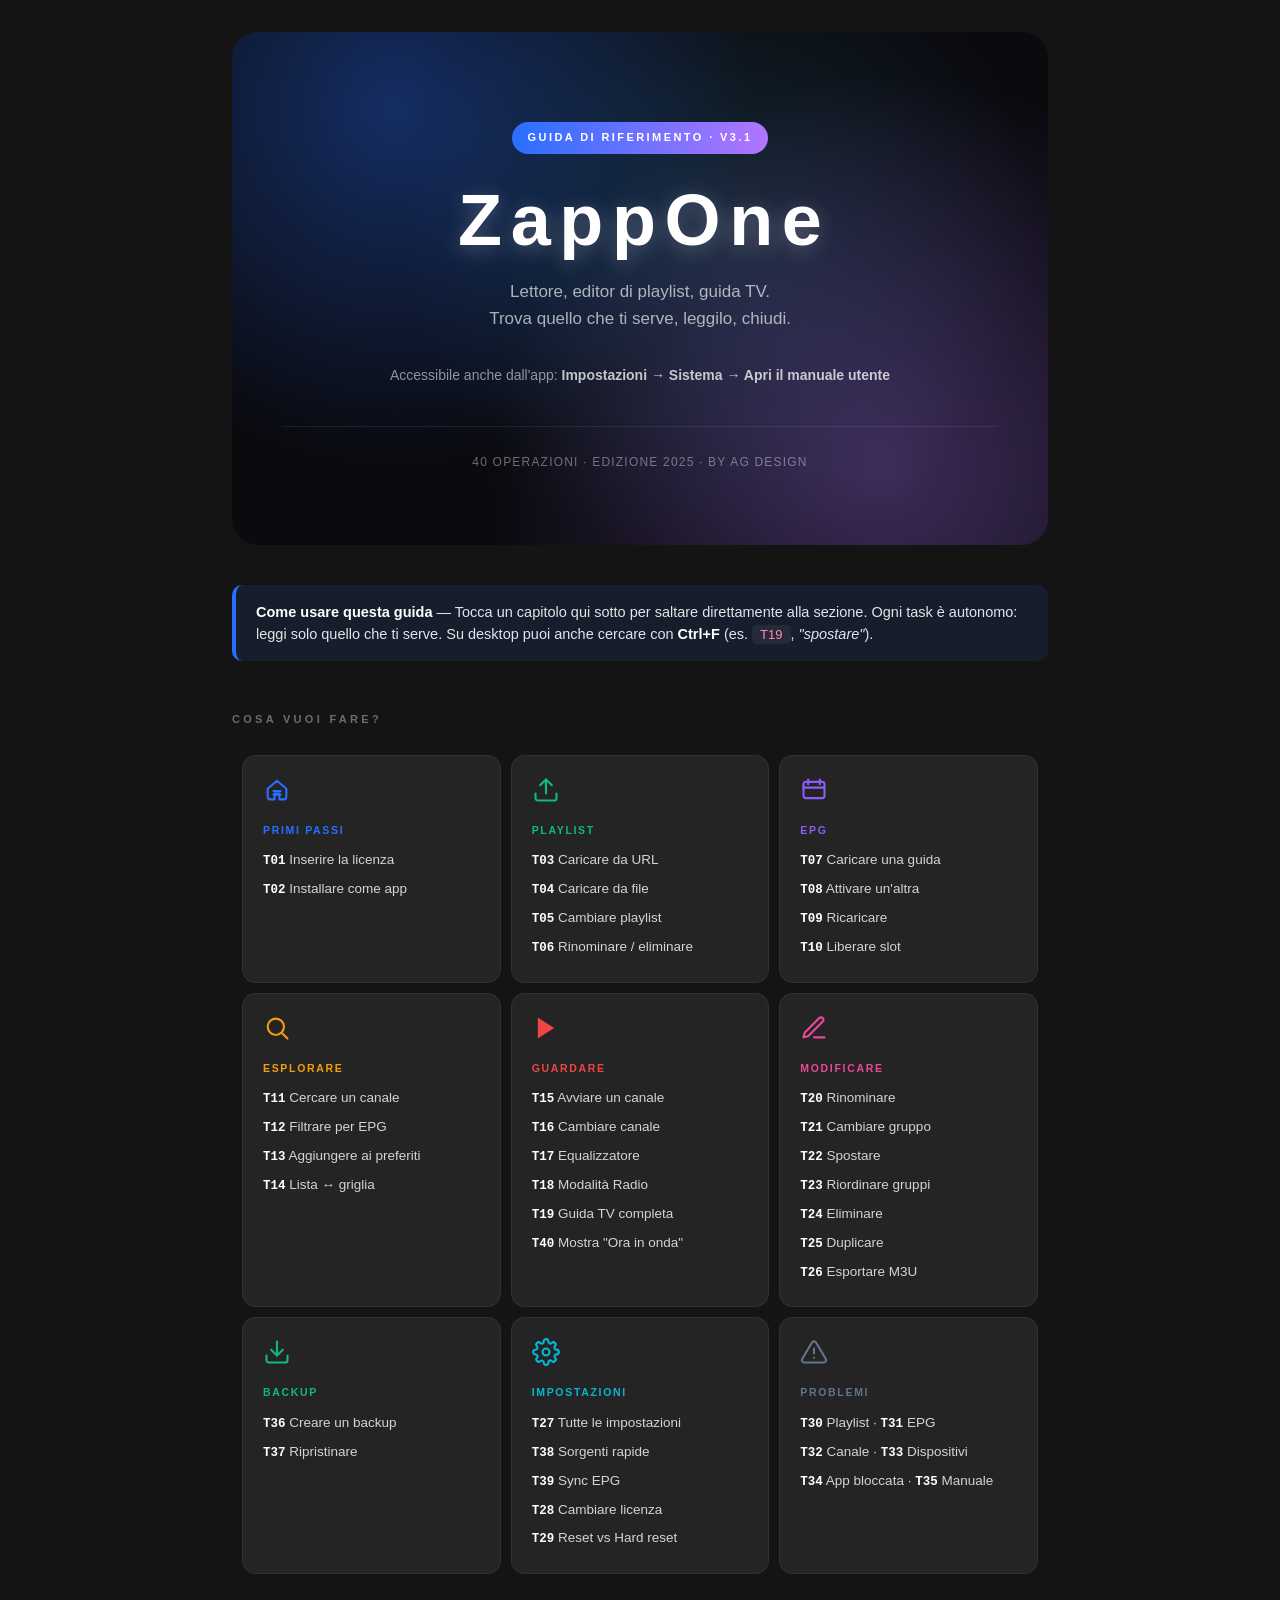
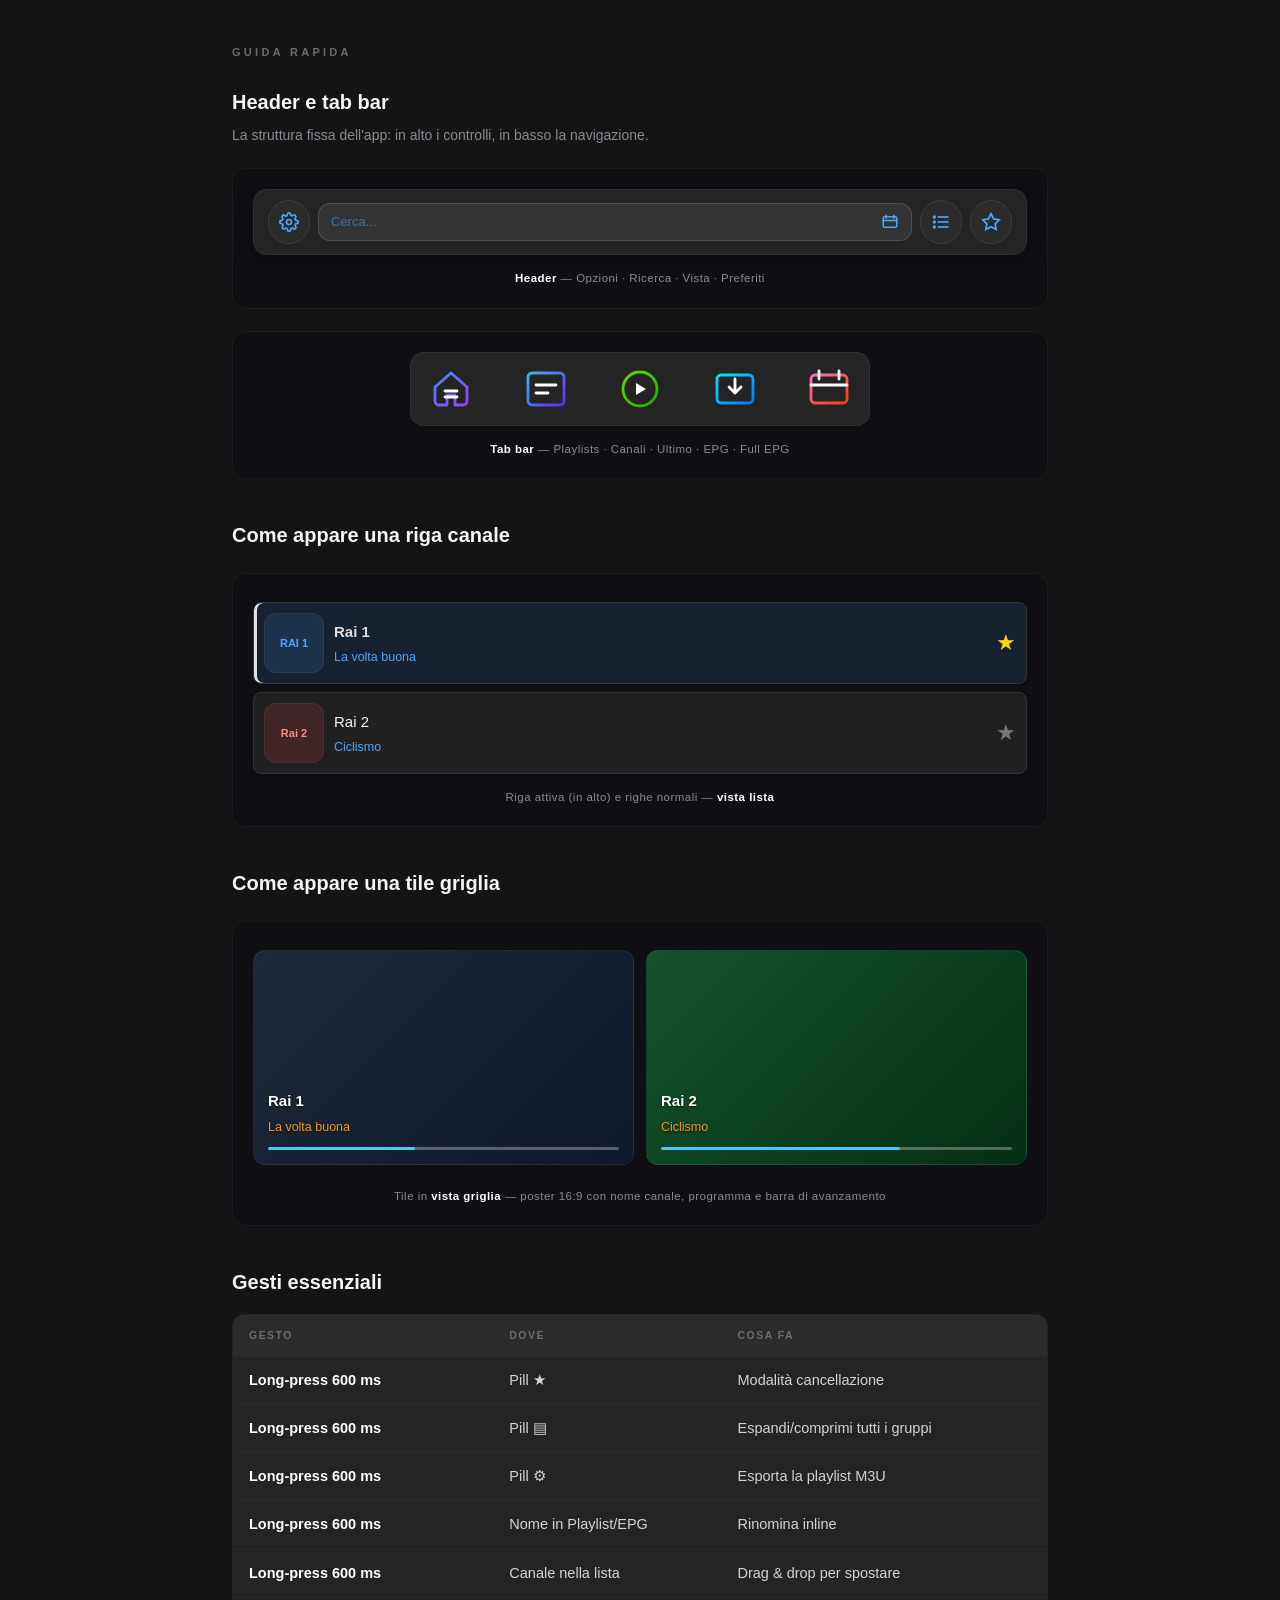
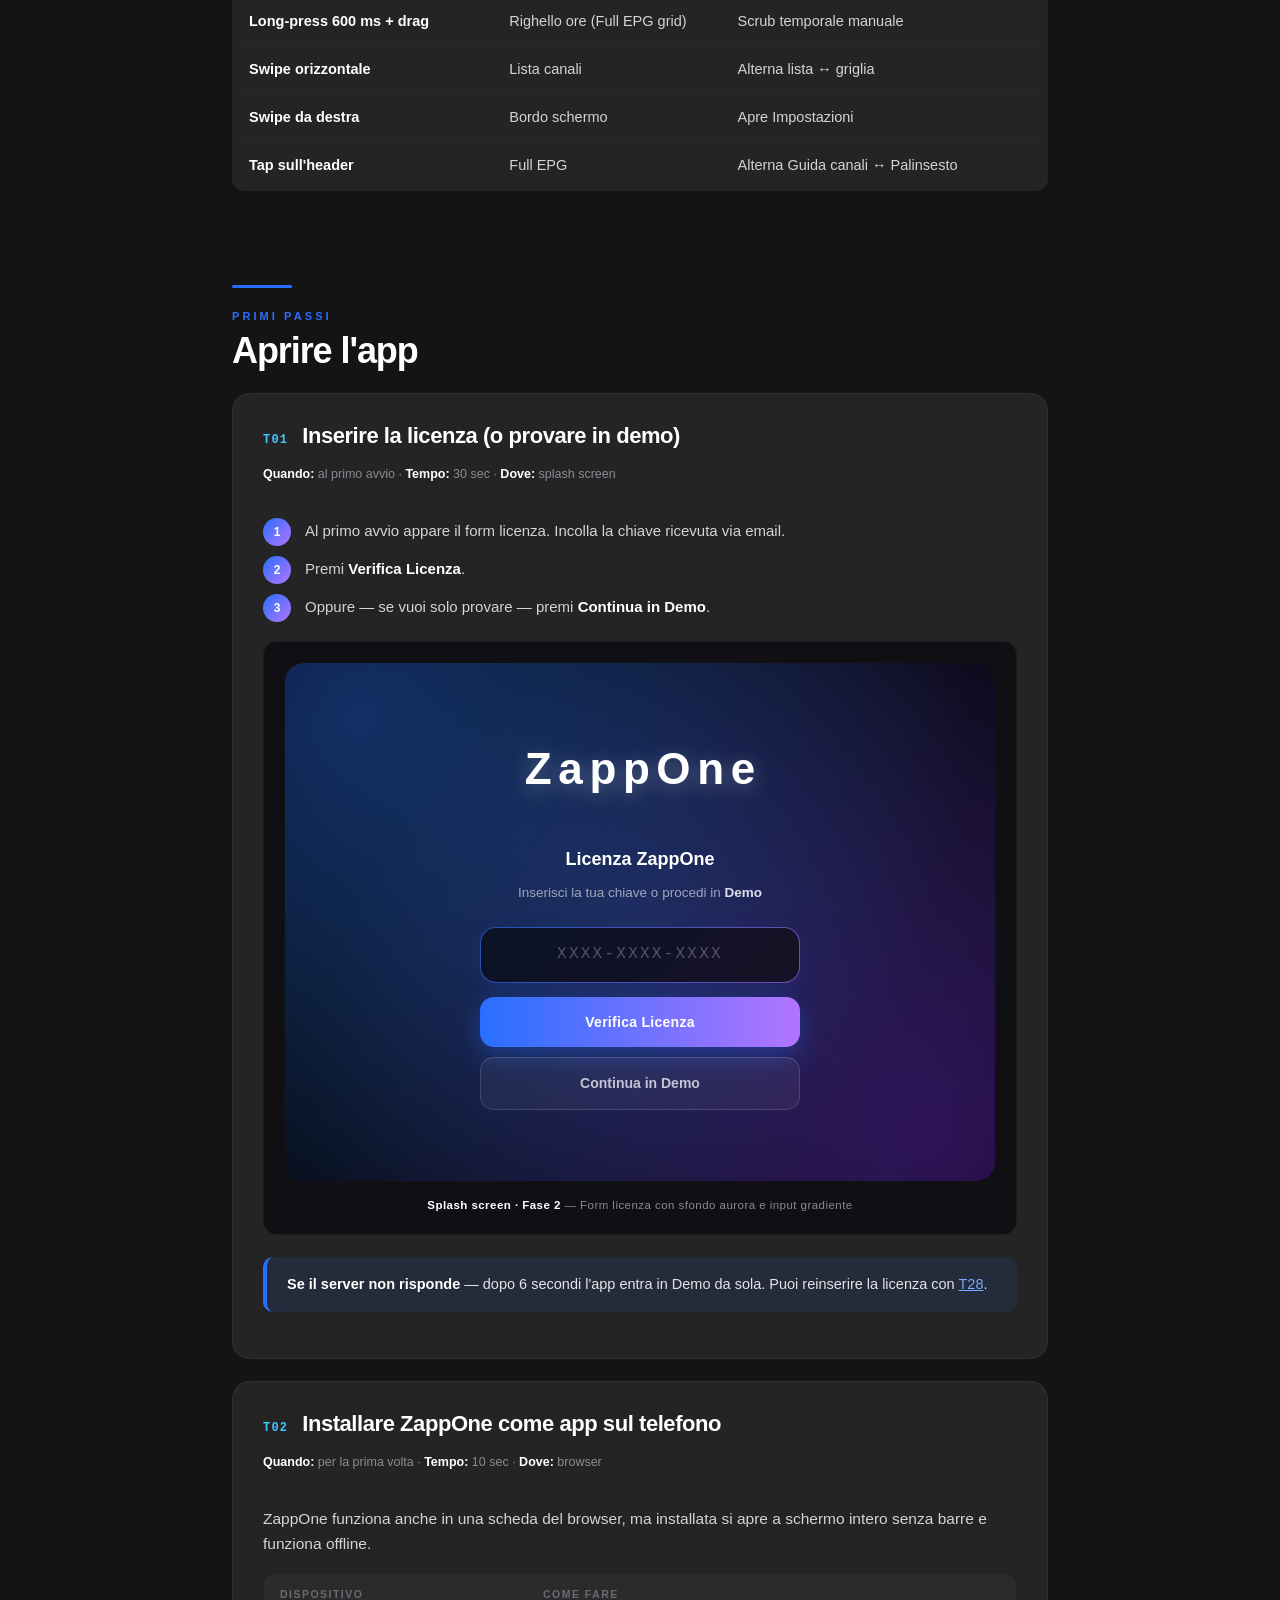
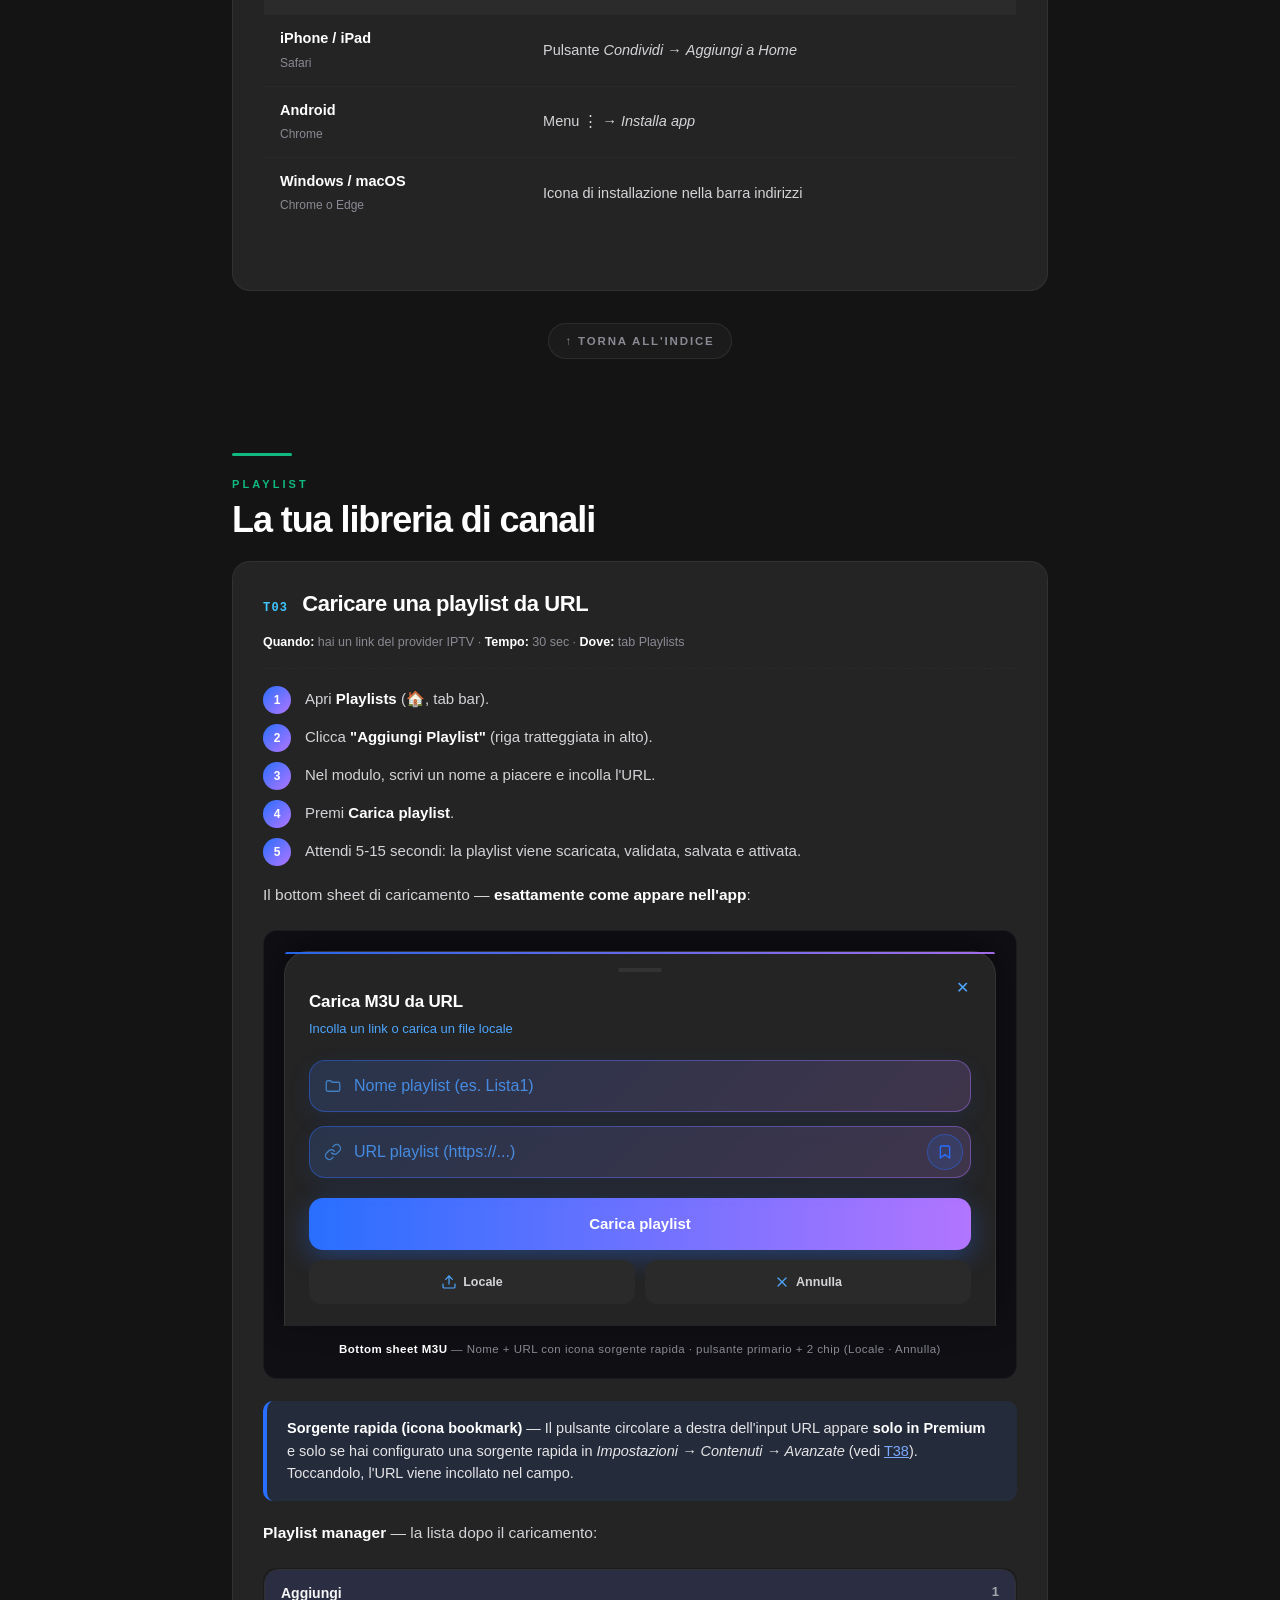
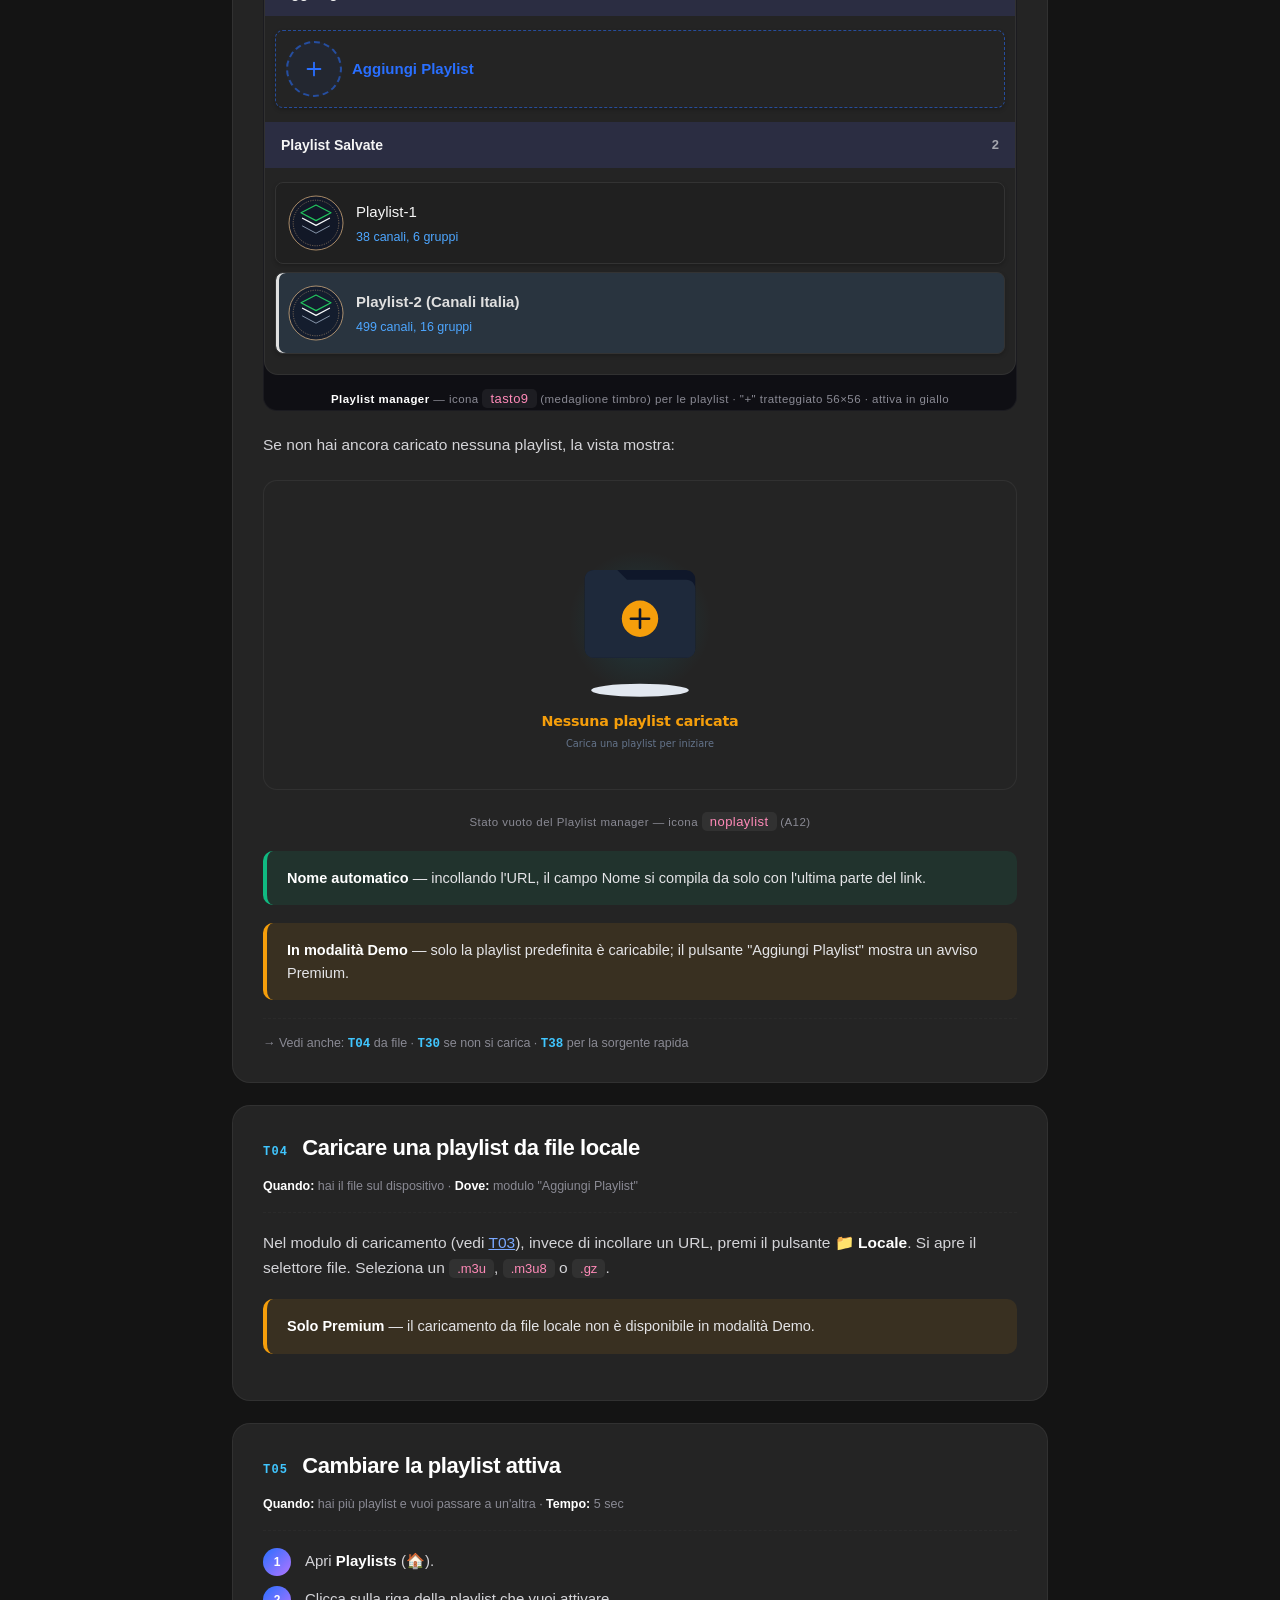
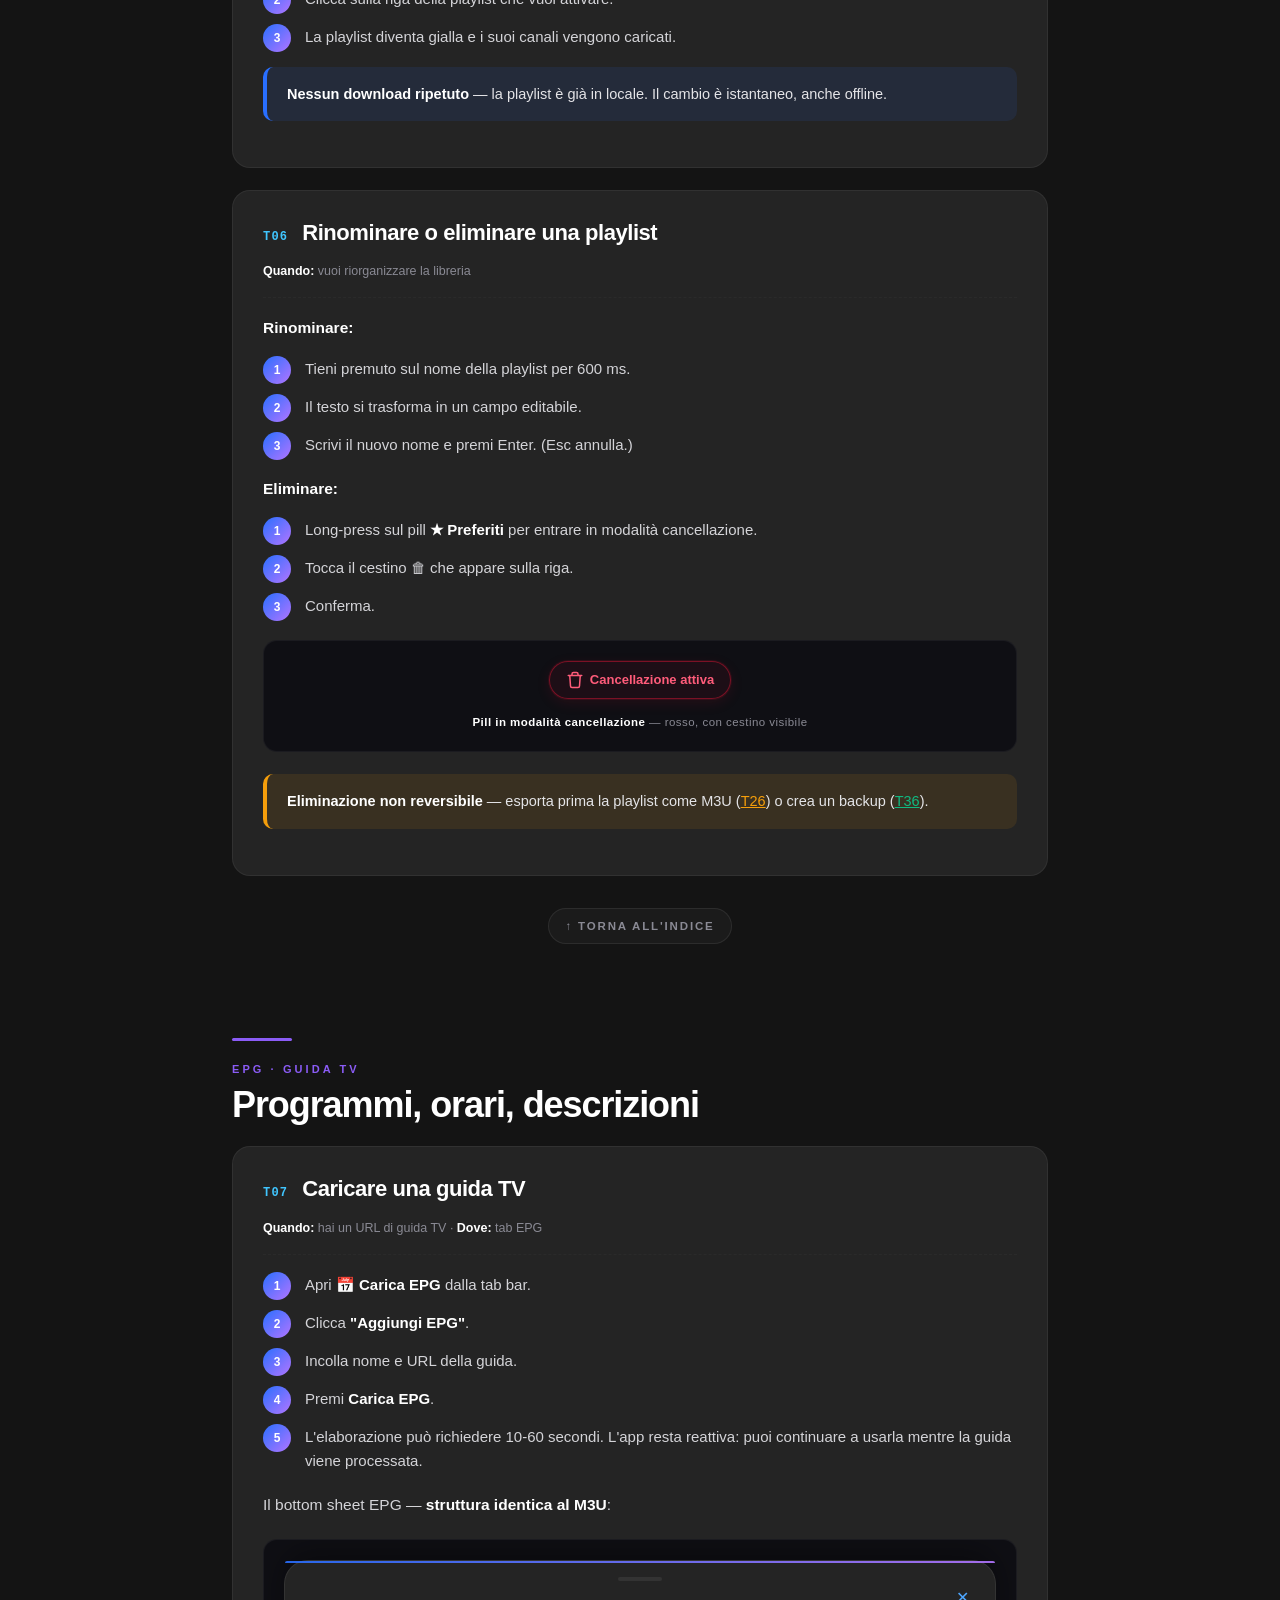
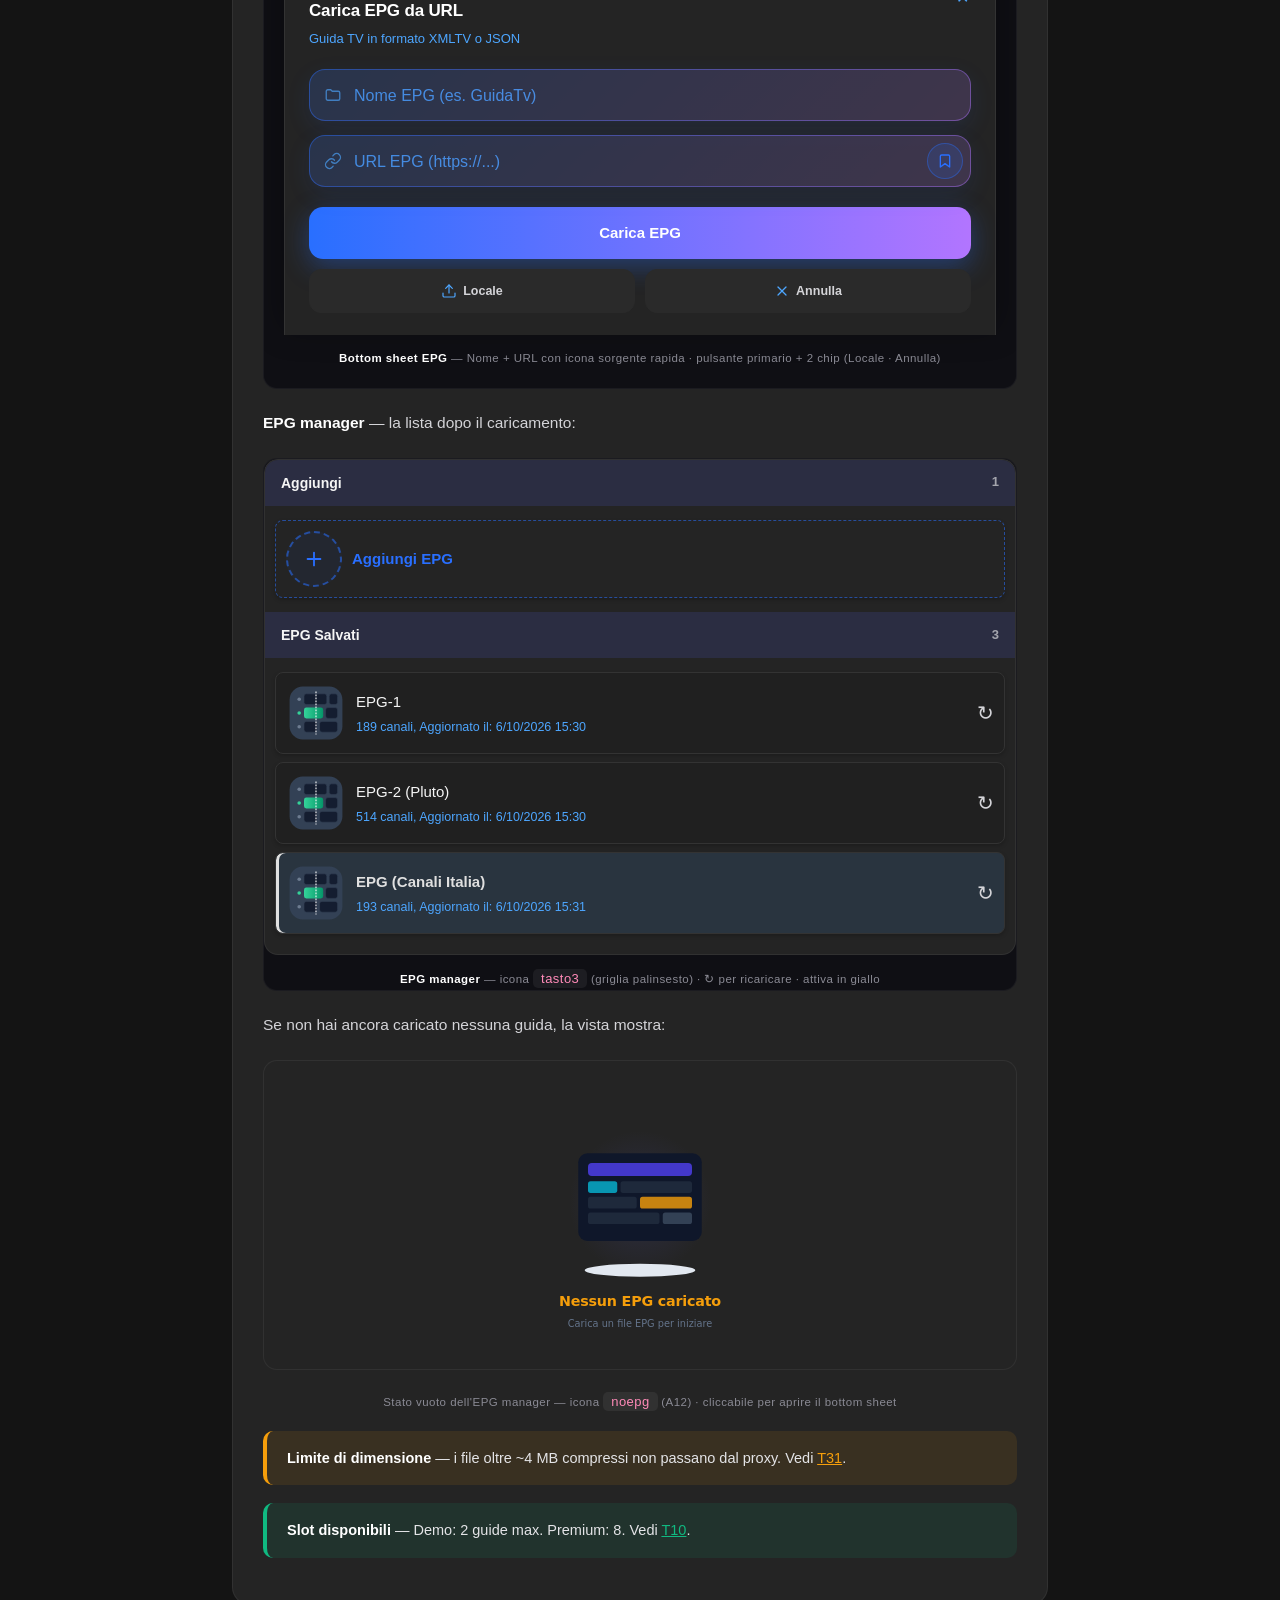
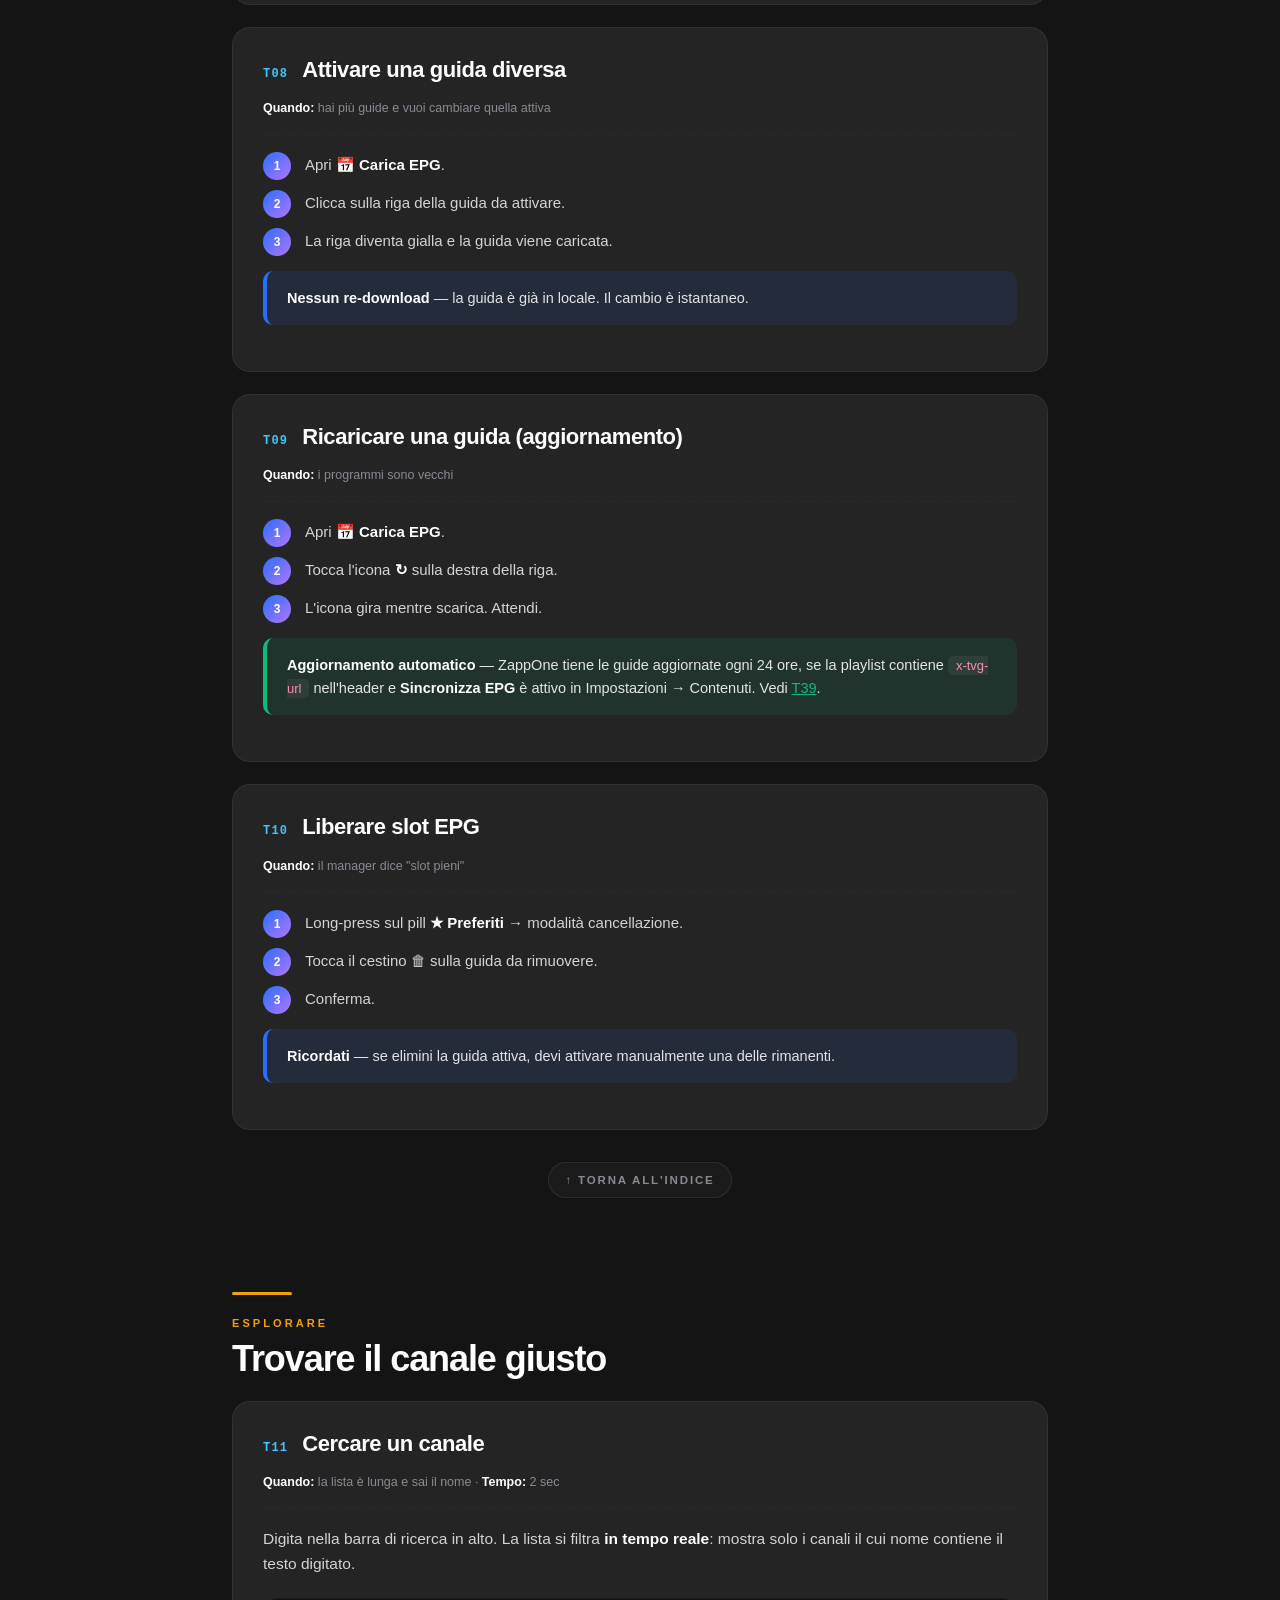
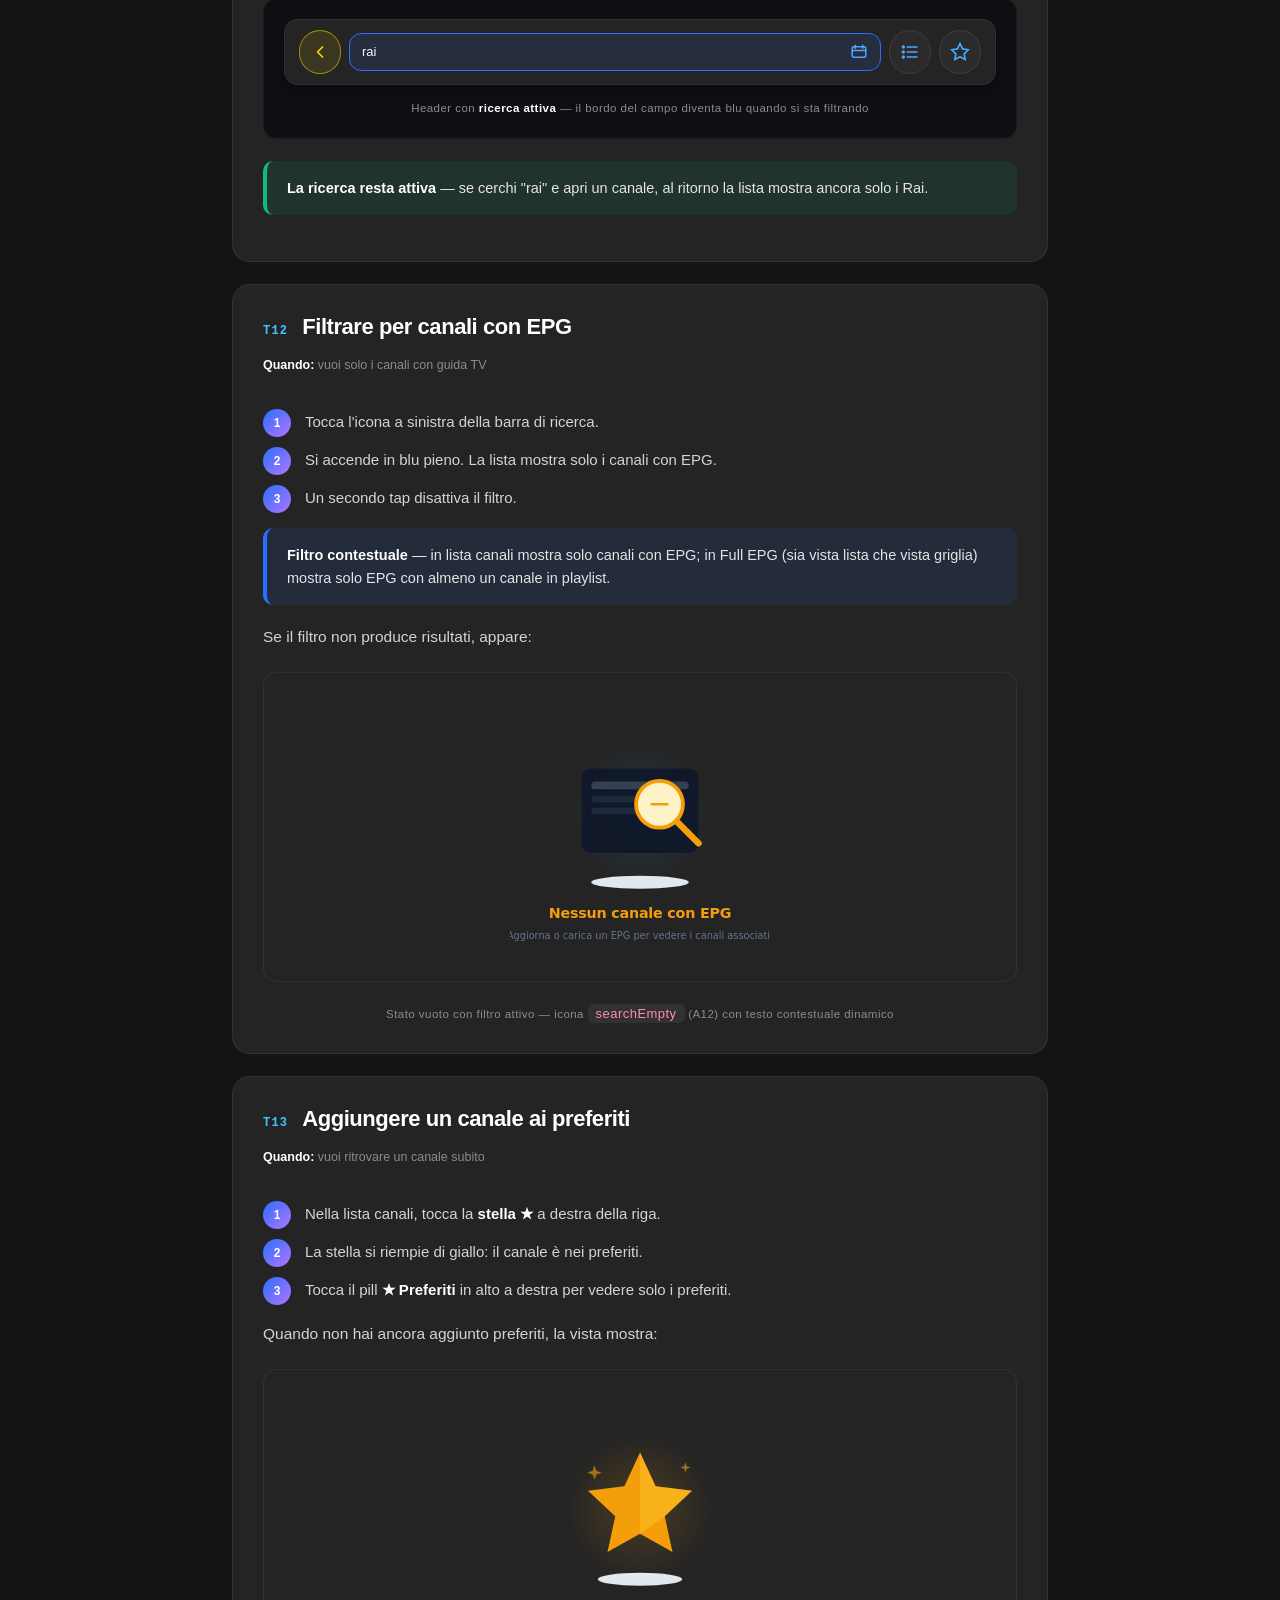
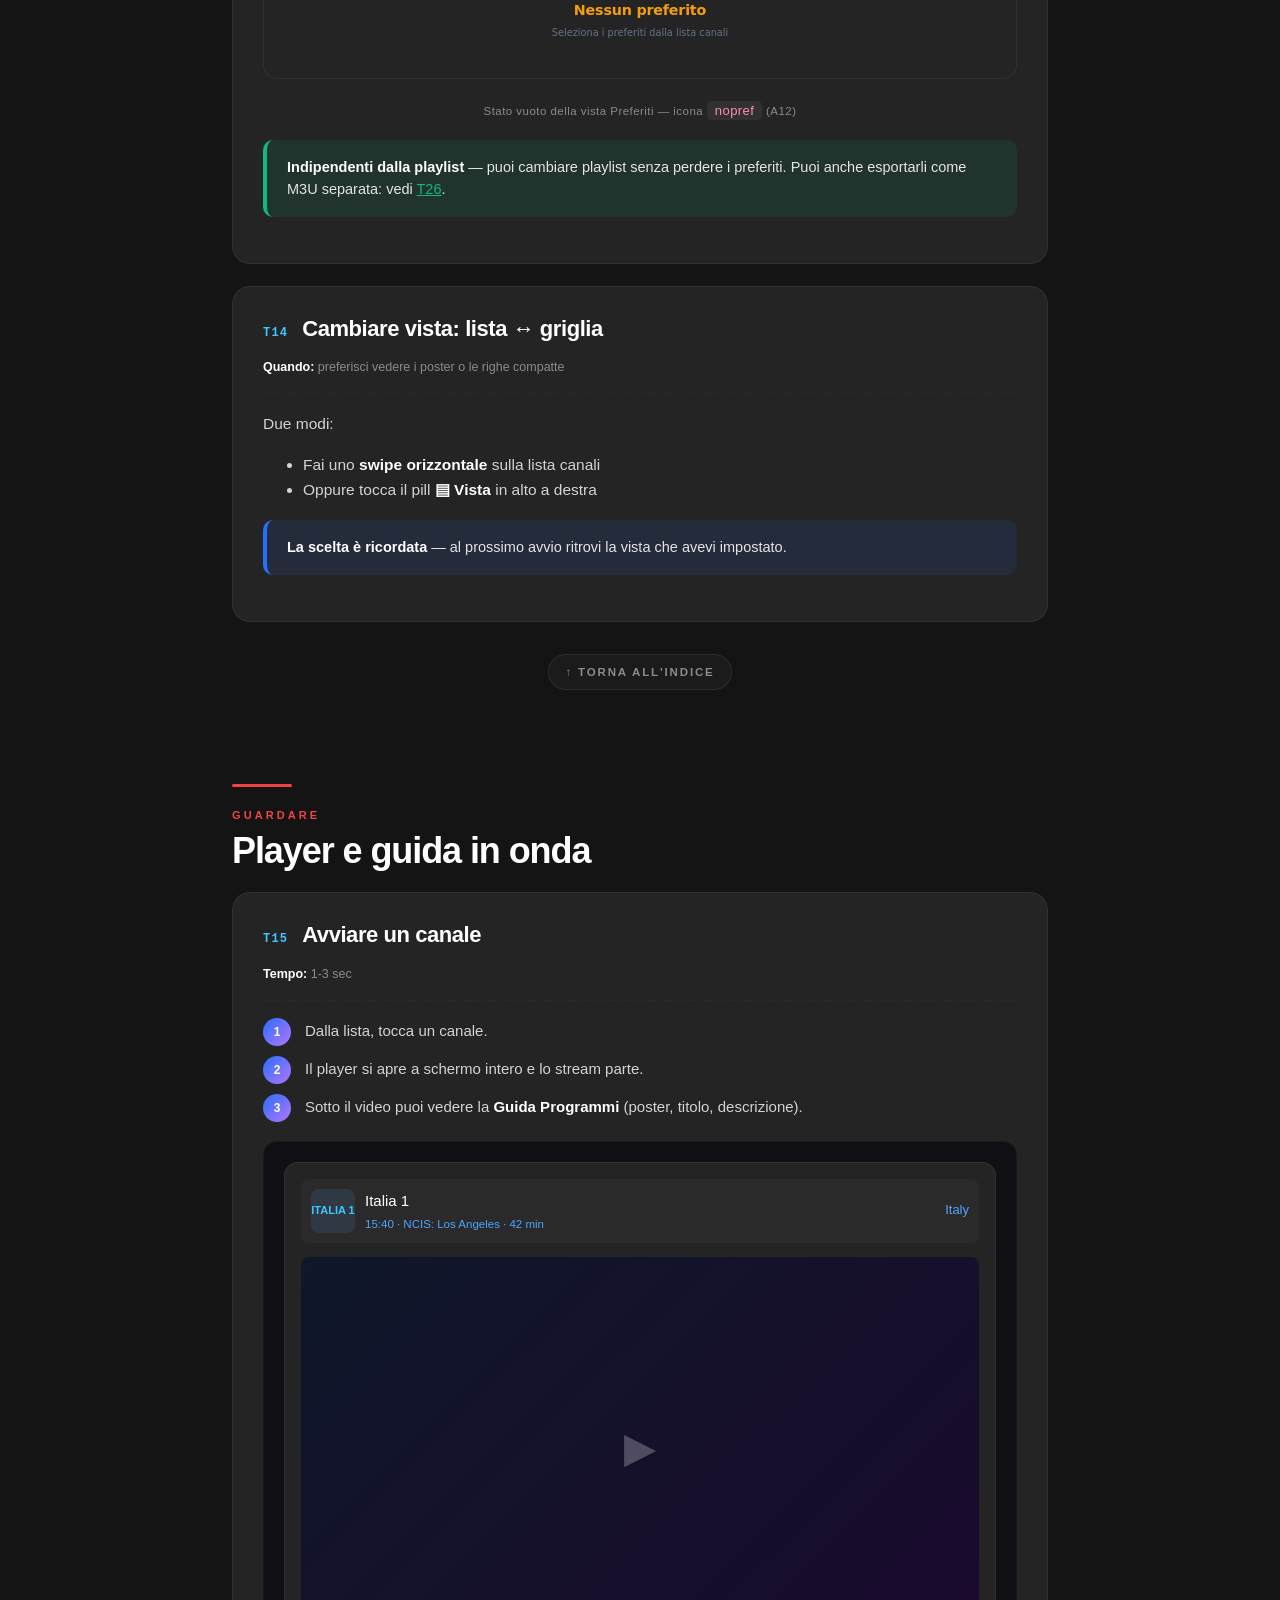
==== commit aa63fc56: "Add files via upload" ====
--- a/guida.html
+++ b/guida.html
@@ -8,7 +8,6 @@
 <meta name="format-detection" content="telephone=no" />
 <title>ZappOne — Guida di riferimento</title>
 <style>
-  /* ═══════════════ VARIABILI APP (da zappone.css) ═══════════════ */
   :root {
     --brand-blue: #296fff;
     --brand-violet: #b275ff;
@@ -35,7 +34,6 @@
     --r-sm: 8px; --r-md: 12px; --r-lg: 14px; --r-xl: 18px; --r-pill: 999px;
   }
 
-  /* ═══════════════ BASE ═══════════════ */
   * { box-sizing: border-box; }
   html { scroll-behavior: smooth; }
   body {
@@ -48,12 +46,9 @@
   strong, b { color: #fff; font-weight: 700; }
   code { background: rgba(255,255,255,0.06); padding: 2px 8px; border-radius: 5px;
          font-family: 'SF Mono', Monaco, monospace; font-size: 13px;
-         color: #ff8ab8; font-weight: 500; }
-
-  /* Scroll margin per ancoraggi (evita che il titolo finisca al bordo) */
+         color: #ff8ab8; font-weight: 500; overflow-wrap: anywhere; }
   .section, .task, tr[id] { scroll-margin-top: 24px; }
 
-  /* ═══════════════ COPERTINA ═══════════════ */
   .cover {
     background:
       radial-gradient(circle at 20% 15%, rgba(41,111,255,0.35), transparent 45%),
@@ -62,7 +57,7 @@
       #0a0a0f;
     border-radius: 26px; padding: 90px 50px 60px; margin: 30px 0 40px; text-align: center;
   }
-  .cover-logo { font-size: 72px; font-weight: 800; letter-spacing: 0.12em;
+  .cover-logo { font-size: clamp(38px, 12vw, 72px); font-weight: 800; letter-spacing: 0.12em;
                 padding-left: 0.12em; color: #fff; line-height: 1;
                 text-shadow: 0 4px 20px rgba(255,255,255,0.25); margin: 0; }
   .cover-sub { font-size: 17px; color: rgba(255,255,255,0.65);
@@ -77,25 +72,21 @@
                 letter-spacing: 0.1em; margin-top: 40px; padding-top: 26px;
                 border-top: 1px solid rgba(255,255,255,0.08); }
 
-  /* ═══════════════ HUB / INDICE ═══════════════ */
   .hub-title { font-size: 11px; font-weight: 800; letter-spacing: 0.3em;
                color: #6b6b76; margin: 50px 0 16px; }
-  .hub-table { width: 100%; border-collapse: separate; border-spacing: 10px; }
+  .hub-table { width: 100%; border-collapse: separate; border-spacing: 10px;
+               table-layout: fixed; }
   .hub-table td { background: var(--card-bg); border: 1px solid rgba(255,255,255,0.06);
                   border-radius: var(--r-lg); padding: 20px; vertical-align: top;
-                  width: 33.33%; }
-
-  /* Link del hub */
+                  max-width: 0; overflow-wrap: anywhere; }
   .hub-table a { text-decoration: none; color: inherit; }
   .hub-cat-link { display: block; }
-  .hub-cat { font-size: 10.5px; font-weight: 800; letter-spacing: 0.16em;
-             margin: 10px 0 8px; }
+  .hub-cat { font-size: 10.5px; font-weight: 800; letter-spacing: 0.16em; margin: 10px 0 8px; }
   .hub-list { font-size: 13.5px; color: #d4d4d8; line-height: 1.75; }
   .hub-list a { display: inline-block; padding: 2px 0; transition: color 0.15s ease; }
   .hub-list a:hover, .hub-list a:active { color: var(--brand-cyan); }
   .hub-list b { color: #fff; font-family: 'SF Mono', monospace; font-size: 12.5px; }
 
-  /* ═══════════════ SEZIONI ═══════════════ */
   .section { margin-top: 70px; padding-top: 24px; }
   .section-line { height: 3px; width: 60px; border-radius: 2px; margin-bottom: 20px; }
   .section-name { font-size: 11px; font-weight: 800; letter-spacing: 0.28em;
@@ -103,32 +94,19 @@
   .section-title { font-size: 36px; font-weight: 900; letter-spacing: -0.03em;
                    margin: 6px 0 0; color: #fff; line-height: 1.1; }
 
-  /* Link "torna all'indice" */
   .back-top { text-align: center; margin: 32px 0 0; }
-  .back-top a {
-    display: inline-block;
-    padding: 8px 16px;
-    border-radius: var(--r-pill);
-    background: rgba(255,255,255,0.03);
-    border: 1px solid rgba(255,255,255,0.08);
-    color: var(--text-muted);
-    text-decoration: none;
-    font-size: 11.5px;
-    font-weight: 700;
-    letter-spacing: 0.16em;
-    transition: background 0.2s ease, color 0.2s ease, border-color 0.2s ease;
-  }
-  .back-top a:hover, .back-top a:active {
-    background: rgba(41,111,255,0.10);
-    border-color: rgba(41,111,255,0.40);
-    color: var(--brand-cyan);
-  }
-
-  /* ═══════════════ TASK CARD ═══════════════ */
+  .back-top a { display: inline-block; padding: 8px 16px; border-radius: var(--r-pill);
+    background: rgba(255,255,255,0.03); border: 1px solid rgba(255,255,255,0.08);
+    color: var(--text-muted); text-decoration: none; font-size: 11.5px;
+    font-weight: 700; letter-spacing: 0.16em;
+    transition: background 0.2s ease, color 0.2s ease, border-color 0.2s ease; }
+  .back-top a:hover, .back-top a:active { background: rgba(41,111,255,0.10);
+    border-color: rgba(41,111,255,0.40); color: var(--brand-cyan); }
+
   .task { background: var(--card-bg); border-radius: var(--r-xl);
           padding: 28px 30px; margin: 22px 0;
-          border: 1px solid rgba(255,255,255,0.06); }
-  .task-head { display: flex; align-items: baseline; gap: 14px; margin-bottom: 4px; }
+          border: 1px solid rgba(255,255,255,0.06); max-width: 100%; }
+  .task-head { display: flex; align-items: baseline; gap: 14px; margin-bottom: 4px; flex-wrap: wrap; }
   .task-id { font-size: 12px; font-weight: 800; letter-spacing: 0.1em;
              color: var(--brand-cyan); font-family: 'SF Mono', monospace; }
   .task-title { font-size: 22px; font-weight: 800; letter-spacing: -0.02em;
@@ -144,14 +122,8 @@
                       background: var(--brand-gradient-diag); color: #fff;
                       border-radius: 50%; font-weight: 700; font-size: 12px; }
 
-  /* ═══════════════ IMMAGINI E CALLOUT ═══════════════ */
-  .img-frame { text-align: center; margin: 22px 0 8px; }
-  .img-frame img { max-width: 100%; border-radius: var(--r-lg);
-                   border: 1px solid rgba(255,255,255,0.08); }
-  .img-cap { font-size: 12px; color: var(--text-muted); margin-top: 10px;
-             font-style: italic; }
   .co { padding: 16px 20px; border-radius: 10px; font-size: 14.5px;
-        margin: 18px 0; color: #e4e4e7; line-height: 1.55; }
+        margin: 18px 0; color: #e4e4e7; line-height: 1.55; overflow-wrap: anywhere; }
   .co-tip { background: rgba(16,185,129,0.10); border-left: 4px solid #10b981; }
   .co-info { background: rgba(41,111,255,0.10); border-left: 4px solid var(--brand-blue); }
   .co-warn { background: rgba(245,158,11,0.10); border-left: 4px solid #f59e0b; }
@@ -161,44 +133,48 @@
   .xref b { color: var(--brand-cyan); font-family: 'SF Mono', monospace; font-weight: 700; }
   .xref a { color: var(--brand-cyan); text-decoration: none; }
 
-  /* ═══════════════ TABELLE ═══════════════ */
   .cheat { width: 100%; border-collapse: collapse; margin: 16px 0 32px;
            background: var(--card-bg); border-radius: var(--r-md); overflow: hidden;
-           border: 1px solid rgba(255,255,255,0.06); }
+           border: 1px solid rgba(255,255,255,0.06); table-layout: fixed; }
   .cheat th { text-align: left; padding: 12px 16px; font-size: 10.5px; font-weight: 800;
               letter-spacing: 0.14em; text-transform: uppercase; color: #6b6b76;
-              background: rgba(255,255,255,0.03); border-bottom: 1px solid var(--border-color); }
+              background: rgba(255,255,255,0.03); border-bottom: 1px solid var(--border-color);
+              overflow-wrap: anywhere; }
   .cheat td { padding: 12px 16px; font-size: 14.5px; color: #d4d4d8;
-              border-bottom: 1px solid var(--border-color); vertical-align: middle; }
+              border-bottom: 1px solid var(--border-color); vertical-align: middle;
+              overflow-wrap: anywhere; word-break: break-word; }
   .cheat tr:last-child td { border-bottom: 0; }
-
-  /* ═══════════════ MOCKUP: HEADER APP ═══════════════ */
+  .cheat td code { word-break: break-all; }
+
+  /* MOCKUP: FRAME */
   .mk-frame { background: #0f0f14; border-radius: var(--r-lg);
-              padding: 20px; margin: 22px 0; border: 1px solid rgba(255,255,255,0.05); }
+              padding: 20px; margin: 22px 0; border: 1px solid rgba(255,255,255,0.05);
+              max-width: 100%; min-width: 0; overflow: hidden; }
   .mk-cap { font-size: 11.5px; color: var(--text-muted); text-align: center;
             margin-top: 14px; letter-spacing: 0.04em; }
   .mk-cap b { color: #fff; }
 
+  /* MOCKUP: HEADER */
   .mk-header { background: var(--card-bg); border-radius: var(--r-lg);
                padding: 10px 14px; display: flex; align-items: center;
-               justify-content: space-between; gap: 10px;
+               justify-content: space-between; gap: 8px;
                border: 1px solid rgba(255,255,255,0.06);
                box-shadow: 0 4px 16px rgba(0,0,0,0.35); }
   .mk-pill { display: inline-flex; align-items: center; justify-content: center;
-             gap: 6px; height: 38px; min-width: 38px; padding: 0 14px;
+             gap: 6px; height: 38px; min-width: 38px; padding: 0 10px;
              border-radius: var(--r-pill); background: rgba(255,255,255,0.035);
              border: 1px solid rgba(255,255,255,0.08); color: var(--text-secondary);
              flex-shrink: 0; }
   .mk-pill.back-active { background: rgba(255,215,0,0.10);
                          border-color: rgba(255,215,0,0.55); color: var(--favorite-star); }
-  .mk-search { flex: 1; height: 38px; border-radius: 12px;
+  .mk-search { flex: 1; min-width: 0; height: 38px; border-radius: 12px;
                background: rgba(255,255,255,0.07);
                border: 1px solid rgba(255,255,255,0.14);
-               color: var(--text-secondary); padding: 0 14px; font-size: 13px;
-               display: flex; align-items: center; justify-content: space-between; }
-  .mk-search .ph { opacity: 0.55; }
-
-  /* ═══════════════ MOCKUP: TAB BAR ═══════════════ */
+               color: var(--text-secondary); padding: 0 12px; font-size: 13px;
+               display: flex; align-items: center; justify-content: space-between; gap: 6px; }
+  .mk-search .ph { opacity: 0.55; white-space: nowrap; overflow: hidden; text-overflow: ellipsis; }
+
+  /* MOCKUP: TAB BAR */
   .mk-tabbar { background: var(--card-bg); border-radius: var(--r-lg);
                padding: 12px 16px; display: flex; align-items: center;
                justify-content: space-between; gap: 8px;
@@ -207,8 +183,9 @@
   .mk-tab { width: 48px; height: 48px; display: inline-flex;
             align-items: center; justify-content: center;
             border-radius: 50%; flex-shrink: 0; }
-
-  /* ═══════════════ MOCKUP: RIGA CANALE ═══════════════ */
+  .mk-tab svg { width: 100%; height: 100%; }
+
+  /* MOCKUP: RIGA CANALE */
   .mk-row { background: #202020; border: 1px solid var(--border-controls);
             border-radius: var(--r-sm); padding: 10px; display: flex;
             align-items: center; gap: 10px; margin: 8px 0;
@@ -222,19 +199,31 @@
              flex-shrink: 0; font-size: 11px; color: var(--text-secondary);
              font-weight: 700; border: 1px solid rgba(255,255,255,0.06);
              text-align: center; padding: 2px; line-height: 1.1; }
+  .mk-logo img, .mk-logo svg { width: 100%; height: 100%; object-fit: contain; }
   .mk-info { flex: 1; min-width: 0; }
   .mk-name { font-size: 15px; font-weight: 500; color: var(--text-primary); }
   .mk-name.active { color: var(--active-channel-border); font-weight: 600; }
-  .mk-program { font-size: 12.5px; color: var(--text-secondary); margin-top: 3px; }
+  .mk-program { font-size: 12.5px; color: var(--text-secondary); margin-top: 3px;
+                white-space: nowrap; overflow: hidden; text-overflow: ellipsis; }
   .mk-star { font-size: 22px; color: var(--favorite-star); flex-shrink: 0; }
   .mk-star.inactive { color: #777; }
   .mk-trash { font-size: 18px; flex-shrink: 0; margin-left: 8px; }
-
-  /* ═══════════════ MOCKUP: TILE GRIGLIA ═══════════════ */
+  .mk-reload { font-size: 20px; flex-shrink: 0; margin-left: 8px; color: #d4d4d8;
+               display: inline-flex; align-items: center; justify-content: center; }
+  .mk-add-plus { width: 56px; height: 56px; border-radius: 50%; flex-shrink: 0;
+                 border: 2px dashed rgba(41,111,255,0.55);
+                 background-color: rgba(41,111,255,0.06);
+                 background-image: url("data:image/svg+xml;utf8,<svg xmlns='http://www.w3.org/2000/svg' viewBox='0 0 24 24' fill='none' stroke='%23296fff' stroke-width='2' stroke-linecap='round'><path d='M12 5v14M5 12h14'/></svg>");
+                 background-repeat: no-repeat;
+                 background-position: center;
+                 background-size: 22px 22px;
+                 box-sizing: border-box; }
+
+  /* MOCKUP: TILE GRIGLIA */
   .mk-tile { background: linear-gradient(135deg, #1e1b4b 0%, #0f172a 100%);
              border-radius: 12px; aspect-ratio: 16/9; position: relative;
              overflow: hidden; margin: 8px 0; display: flex; align-items: flex-end;
-             padding: 14px; border: 1px solid rgba(255,255,255,0.06); max-width: 320px; }
+             padding: 14px; border: 1px solid rgba(255,255,255,0.06); max-width: 100%; }
   .mk-tile-overlay { width: 100%; display: flex; flex-direction: column; gap: 4px; }
   .mk-tile-name { font-size: 15px; font-weight: 700; color: #fff;
                   text-shadow: 0 1px 2px rgba(0,0,0,0.7); }
@@ -246,13 +235,13 @@
   .mk-tile-progress div { height: 100%; width: 42%;
                           background: var(--epg-progress-color); border-radius: 2px; }
 
-  /* ═══════════════ MOCKUP: SPLASH LICENZA ═══════════════ */
+  /* MOCKUP: SPLASH */
   .mk-splash {
     position: relative; background: #030305; border-radius: 20px;
     padding: 60px 30px; overflow: hidden; text-align: center;
     border: 1px solid rgba(255,255,255,0.06);
     min-height: 520px; display: flex; flex-direction: column;
-    align-items: center; justify-content: center;
+    align-items: center; justify-content: center; max-width: 100%;
   }
   .mk-splash::before {
     content: ""; position: absolute; top: -50%; left: -50%;
@@ -263,11 +252,11 @@
       radial-gradient(circle at 50% 50%, rgba(64,198,255,0.15) 0%, transparent 60%);
     pointer-events: none;
   }
-  .mk-splash > * { position: relative; z-index: 1; }
+  .mk-splash > * { position: relative; z-index: 1; max-width: 100%; }
   .mk-splash-logo { font-size: 44px; font-weight: 800; letter-spacing: 0.15em;
                     padding-left: 0.15em; color: #fff;
                     text-shadow: 0 4px 20px rgba(255,255,255,0.3);
-                    margin: 0 0 40px; }
+                    margin: 0 0 40px; max-width: 100%; }
   .mk-splash-title { font-size: 18px; font-weight: 700; color: #fff; margin: 0 0 8px; }
   .mk-splash-sub { font-size: 13.5px; color: rgba(255,255,255,0.58); margin: 0 0 24px; }
   .mk-splash-sub b { color: rgba(255,255,255,0.85); }
@@ -279,7 +268,7 @@
   .mk-input-inner { background: rgba(8,8,14,0.85); border-radius: 15px;
                     padding: 14px 18px; color: rgba(255,255,255,0.28);
                     font-size: 15px; letter-spacing: 0.14em; text-align: center;
-                    font-family: 'SF Mono', monospace; }
+                    font-family: 'SF Mono', monospace; overflow-wrap: anywhere; }
   .mk-btn-primary { width: 100%; max-width: 320px; margin: 0 auto 10px;
                     padding: 14px 18px; border-radius: 14px;
                     background: var(--brand-gradient); color: #fff;
@@ -292,11 +281,12 @@
                   border: 1px solid rgba(255,255,255,0.14);
                   font-size: 14px; font-weight: 600; text-align: center; }
 
-  /* ═══════════════ MOCKUP: BOTTOM SHEET ═══════════════ */
+  /* MOCKUP: BOTTOM SHEET */
   .mk-sheet { background: var(--card-bg); border-radius: 24px 24px 0 0;
               padding: 12px 24px 22px; position: relative;
               box-shadow: 0 -8px 32px rgba(0,0,0,0.35);
-              border: 1px solid var(--border-controls); border-bottom: none; }
+              border: 1px solid var(--border-controls); border-bottom: none;
+              max-width: 100%; overflow-wrap: anywhere; }
   .mk-sheet::before { content: ""; position: absolute; top: 0; left: 0; right: 0;
                       height: 2px; background: var(--brand-gradient-diag);
                       border-radius: 24px 24px 0 0; opacity: 0.9; }
@@ -308,8 +298,7 @@
                     border-radius: 50%; color: var(--text-secondary); }
   .mk-sheet h4 { font-size: 17px; font-weight: 700; color: #fff;
                  margin: 0 0 4px; letter-spacing: -0.01em; }
-  .mk-sheet-sub { font-size: 13px; color: var(--text-secondary);
-                  margin: 0 0 20px; }
+  .mk-sheet-sub { font-size: 13px; color: var(--text-secondary); margin: 0 0 20px; }
   .mk-input-wrap { position: relative; display: flex; align-items: center;
                    height: 52px; padding: 1px; border-radius: 16px;
                    background: linear-gradient(135deg,
@@ -318,50 +307,67 @@
                    margin-bottom: 14px; }
   .mk-input-wrap .icon { position: absolute; left: 15px; width: 18px; height: 18px;
                          color: var(--text-secondary); opacity: 0.65; z-index: 2; }
-  .mk-input-field { width: 100%; height: 100%; padding: 0 14px 0 44px;
+  .mk-input-field { width: 100%; height: 100%; padding: 0 44px 0 44px;
                     background: var(--input-bg); border-radius: 15px;
                     color: var(--text-secondary); font-size: 15px;
-                    display: flex; align-items: center; opacity: 0.7; }
+                    display: flex; align-items: center; opacity: 0.7;
+                    white-space: nowrap; overflow: hidden; text-overflow: ellipsis; }
+  /* Pulsante "usa sorgente rapida" (bookmark) */
+  .mk-input-bookmark { position: absolute; right: 8px; top: 50%;
+                       transform: translateY(-50%);
+                       width: 36px; height: 36px; border-radius: 50%;
+                       display: flex; align-items: center; justify-content: center;
+                       background: rgba(41,111,255,0.14);
+                       border: 1px solid rgba(41,111,255,0.40);
+                       color: var(--brand-blue); z-index: 2; }
   .mk-sheet-actions { display: flex; flex-direction: column; gap: 10px; margin-top: 20px; }
   .mk-sheet-primary { padding: 14px 18px; border-radius: 14px;
                       background: var(--brand-gradient); color: #fff;
                       font-size: 15px; font-weight: 600; text-align: center;
                       box-shadow: 0 8px 26px rgba(41,111,255,0.35); }
-  .mk-sheet-chips { display: grid; grid-template-columns: repeat(3,1fr); gap: 10px; }
+  /* Grid 2 colonne: Locale + Annulla */
+  .mk-sheet-chips { display: grid; grid-template-columns: repeat(2, 1fr); gap: 10px; }
   .mk-chip { display: flex; align-items: center; justify-content: center; gap: 6px;
-             min-height: 46px; padding: 10px 12px; border-radius: 12px;
+             min-height: 46px; padding: 10px 8px; border-radius: 12px;
              background: var(--input-bg); border: 1px solid var(--border-color);
-             color: #d4d4d8; font-size: 12.5px; font-weight: 600; }
-  .mk-chip svg { width: 15px; height: 15px; flex-shrink: 0; color: var(--text-secondary); }
-
-  /* ═══════════════ MOCKUP: STATO VUOTO ═══════════════ */
+             color: #d4d4d8; font-size: 12.5px; font-weight: 600;
+             white-space: nowrap; overflow: hidden; text-overflow: ellipsis; }
+  .mk-chip svg { width: 16px; height: 16px; flex-shrink: 0; color: var(--text-secondary); }
+
+  /* MOCKUP: STATO VUOTO (SVG con testo integrato) */
   .mk-empty { background: var(--card-bg); border-radius: var(--r-lg);
-              padding: 50px 30px; text-align: center;
+              padding: 24px; text-align: center;
               border: 1px solid rgba(255,255,255,0.06); margin: 22px 0; }
-  .mk-empty svg { max-width: 200px; height: auto; margin-bottom: 26px; }
-  .mk-empty-title { font-size: 20px; font-weight: 800; color: #f59e0b;
-                    margin: 0 0 6px; letter-spacing: -0.01em; }
-  .mk-empty-sub { font-size: 13.5px; color: var(--text-secondary); margin: 0; }
-
-  /* ═══════════════ MOCKUP: PLAYER CONTROLS ═══════════════ */
-  .mk-player-controls { display: flex; justify-content: center; gap: 8px; margin: 18px 0; }
-  .mk-player-btn { flex: 1 1 auto; max-width: 150px; min-width: 90px; padding: 10px;
-                   background: #2b2b2b; border: 1px solid var(--border-color);
-                   border-radius: var(--r-sm); color: var(--text-primary);
-                   display: inline-flex; align-items: center; justify-content: center; }
+  .mk-empty svg { width: 100%; max-width: 260px; height: auto;
+                  display: block; margin: 0 auto; }
+
+  /* MOCKUP: PLAYER CONTROLS (segmented control) */
+  .mk-player-controls { display: flex; align-items: stretch;
+                        justify-content: center; margin: 18px auto;
+                        width: 100%; max-width: 480px;
+                        border-radius: 12px; overflow: hidden;
+                        border: 1px solid var(--border-color);
+                        background: var(--button-bg, #2b2b2b);
+                        box-shadow: 0 1px 2px rgba(0,0,0,0.06); }
+  .mk-player-btn { flex: 1 1 0; min-width: 0;
+                   display: inline-flex; align-items: center; justify-content: center;
+                   padding: 12px; min-height: 44px; background: transparent;
+                   color: var(--text-primary); }
+  .mk-player-btn + .mk-player-btn { border-left: 1px solid var(--border-color); }
   .mk-player-btn svg { width: 22px; height: 22px; stroke: currentColor; fill: none; }
 
-  /* ═══════════════ MOCKUP: EQUALIZER ═══════════════ */
-  .mk-eq { display: flex; justify-content: center; gap: 8px; margin: 18px 0; }
-  .mk-eq-btn { flex: 1 1 0; min-width: 65px; max-width: 110px; padding: 12px 4px;
+  /* MOCKUP: EQUALIZER */
+  .mk-eq { display: flex; justify-content: center; gap: 6px; margin: 18px 0;
+           flex-wrap: nowrap; }
+  .mk-eq-btn { flex: 1 1 0; min-width: 0; max-width: 110px; padding: 12px 4px;
                background: #2b2b2b; border: 1px solid var(--border-color);
-               border-radius: var(--r-sm); color: var(--text-primary);
+               border-radius: 12px; color: var(--text-primary);
                display: inline-flex; align-items: center; justify-content: center; }
   .mk-eq-btn.active { background: #2f2f2f; color: var(--brand-cyan);
                       border-color: rgba(64,198,255,0.4); }
   .mk-eq-btn svg { width: 22px; height: 22px; }
 
-  /* ═══════════════ MOCKUP: PLAYER + GUIDA ═══════════════ */
+  /* MOCKUP: PLAYER */
   .mk-player { background: var(--card-bg); border-radius: var(--r-lg);
                padding: 16px; border: 1px solid rgba(255,255,255,0.06); }
   .mk-player-info { display: flex; align-items: center; gap: 10px;
@@ -374,14 +380,15 @@
                     flex-shrink: 0; }
   .mk-player-name { flex: 1; font-size: 15px; font-weight: 500; color: #fff; }
   .mk-player-group { font-size: 13px; color: var(--text-secondary); }
+  .mk-now-on-air { font-size: 11.5px; color: var(--text-secondary);
+                   margin-top: 2px; font-variant-numeric: tabular-nums;
+                   white-space: nowrap; overflow: hidden; text-overflow: ellipsis; }
   .mk-video { background: linear-gradient(135deg, #0f172a, #1a0a2e);
               aspect-ratio: 16/9; border-radius: var(--r-sm);
               display: flex; align-items: center; justify-content: center;
               margin-bottom: 14px; position: relative; overflow: hidden; }
-  .mk-video::after { content: "▶"; font-size: 42px; color: rgba(255,255,255,0.25);
-                     line-height: 1; }
-  .mk-epg-panel { background: #202020; border-radius: var(--r-sm);
-                  padding: 4px 12px; margin-top: 14px; }
+  .mk-video::after { content: "▶"; font-size: 42px; color: rgba(255,255,255,0.25); line-height: 1; }
+  .mk-epg-panel { background: #202020; border-radius: var(--r-sm); padding: 4px 12px; margin-top: 14px; }
   .mk-epg-header { display: flex; align-items: center; gap: 8px;
                    padding: 10px 0; font-size: 14px; font-weight: 500; }
   .mk-epg-arrow { color: var(--toggle-green); font-size: 12px; }
@@ -399,10 +406,10 @@
                      background: rgba(255,255,255,0.05); border-radius: 4px;
                      font-size: 11.5px; color: #d4d4d8; }
 
-  /* ═══════════════ MOCKUP: DRAWER EPG ═══════════════ */
+  /* MOCKUP: DRAWER EPG */
   .mk-drawer { background: var(--card-bg); border-radius: var(--r-lg);
                overflow: hidden; border: 1px solid rgba(255,255,255,0.06);
-               max-width: 380px; }
+               max-width: 100%; }
   .mk-drawer-header { display: flex; align-items: center; gap: 12px;
                       padding: 16px 18px 14px;
                       border-bottom: 1px solid rgba(255,255,255,0.05); }
@@ -437,8 +444,7 @@
   .mk-drawer-now-time { font-size: 12px; color: var(--text-secondary); }
   .mk-drawer-progress { height: 3px; background: rgba(255,255,255,0.12);
                         border-radius: 2px; margin-top: 6px; overflow: hidden; }
-  .mk-drawer-progress div { height: 100%; width: 52%; background: var(--brand-blue);
-                            border-radius: 2px; }
+  .mk-drawer-progress div { height: 100%; width: 52%; background: var(--brand-blue); border-radius: 2px; }
   .mk-drawer-play { width: 40px; height: 40px; flex-shrink: 0; border-radius: 50%;
                     background: var(--brand-gradient); color: #fff;
                     display: inline-flex; align-items: center; justify-content: center;
@@ -452,15 +458,13 @@
                            background: linear-gradient(135deg, #7c2d12, #450a0a);
                            flex-shrink: 0; }
 
-  /* ═══════════════ MOCKUP: SIDEBAR ═══════════════ */
+  /* MOCKUP: SIDEBAR */
   .mk-sidebar { background:
-      radial-gradient(circle at 15% 8%,
-        rgba(41,111,255,0.10), transparent 45%),
-      radial-gradient(circle at 85% 92%,
-        rgba(178,117,255,0.08), transparent 50%),
+      radial-gradient(circle at 15% 8%, rgba(41,111,255,0.10), transparent 45%),
+      radial-gradient(circle at 85% 92%, rgba(178,117,255,0.08), transparent 50%),
       var(--card-bg);
     border-radius: var(--r-lg); overflow: hidden;
-    border: 1px solid rgba(255,255,255,0.06); max-width: 380px; }
+    border: 1px solid rgba(255,255,255,0.06); max-width: 100%; }
   .mk-sidebar-header { padding: 18px 20px 12px; display: flex;
                        justify-content: space-between; align-items: center;
                        border-bottom: 1px solid rgba(255,255,255,0.05); }
@@ -473,13 +477,14 @@
                       border: 1px solid rgba(255,255,255,0.08);
                       background: rgba(255,255,255,0.04); color: var(--text-secondary);
                       display: inline-flex; align-items: center; justify-content: center;
-                      font-size: 15px; }
+                      font-size: 15px; flex-shrink: 0; }
   .mk-sidebar-tabs { display: flex; gap: 4px; margin: 12px 14px 4px;
                      padding: 4px; background: rgba(255,255,255,0.035);
                      border: 1px solid rgba(255,255,255,0.06); border-radius: 12px; }
-  .mk-tab-btn { flex: 1; padding: 8px 4px; border-radius: 9px;
+  .mk-tab-btn { flex: 1; padding: 8px 2px; border-radius: 9px;
                 color: var(--text-secondary); text-align: center;
-                font-size: 11.5px; font-weight: 500; }
+                font-size: 11px; font-weight: 500;
+                white-space: nowrap; overflow: hidden; text-overflow: ellipsis; }
   .mk-tab-btn.active { background: var(--brand-gradient); color: #fff;
                        box-shadow: 0 4px 14px rgba(41,111,255,0.35); }
   .mk-sidebar-content { padding: 16px 18px 22px; }
@@ -489,7 +494,7 @@
                       border-bottom: 1px solid rgba(255,255,255,0.05); }
   .mk-section-title:first-child { margin-top: 4px; }
   .mk-option-row { display: flex; justify-content: space-between;
-                   align-items: center; padding: 8px 0;
+                   align-items: center; padding: 8px 0; gap: 8px;
                    font-size: 14px; color: #d4d4d8; }
   .mk-toggle { width: 44px; height: 26px; border-radius: 16px;
                background: var(--card-bg);
@@ -499,18 +504,18 @@
                       left: 2px; top: 2px; border-radius: 50%;
                       background: rgba(255,255,255,0.55);
                       box-shadow: 0 2px 4px rgba(0,0,0,0.2); }
-  .mk-toggle.on { background: var(--toggle-green);
-                  border-color: var(--toggle-green); }
+  .mk-toggle.on { background: var(--toggle-green); border-color: var(--toggle-green); }
   .mk-toggle.on::after { background: #fff; transform: translateX(18px); }
   .mk-info-block { margin: 12px 0; padding: 14px 16px; border-radius: 12px;
                    background: rgba(255,255,255,0.025);
                    border: 1px solid rgba(255,255,255,0.05);
-                   font-size: 13px; color: var(--text-secondary); line-height: 1.6; }
-
-  /* ═══════════════ MOCKUP: EPG GRIGLIA ═══════════════ */
+                   font-size: 13px; color: var(--text-secondary); line-height: 1.6;
+                   overflow-wrap: anywhere; }
+
+  /* MOCKUP: EPG GRIGLIA */
   .mk-grid-wrap { background: var(--card-bg); border-radius: var(--r-lg);
                   overflow: hidden; border: 1px solid rgba(255,255,255,0.06);
-                  display: flex; min-height: 260px; }
+                  display: flex; min-height: 260px; max-width: 100%; }
   .mk-grid-names { width: 96px; flex-shrink: 0; background: #202020;
                    border-right: 1px solid var(--border-color); }
   .mk-grid-corner { height: 32px; background: var(--group-header-bg);
@@ -525,7 +530,7 @@
   .mk-grid-name { font-size: 10.5px; color: #d4d4d8; text-align: center;
                   white-space: nowrap; overflow: hidden; text-overflow: ellipsis;
                   max-width: 100%; }
-  .mk-grid-timeline { flex: 1; overflow: hidden; position: relative; }
+  .mk-grid-timeline { flex: 1; overflow: hidden; position: relative; min-width: 0; }
   .mk-grid-hours { display: flex; height: 32px; background: var(--group-header-bg);
                    border-bottom: 1px solid var(--border-color); }
   .mk-grid-hour { width: 200px; flex-shrink: 0; padding: 6px 0 0 8px;
@@ -540,10 +545,8 @@
   .mk-grid-prog.current { background: rgba(41,111,255,0.12);
                           border-color: rgba(41,111,255,0.45); }
   .mk-grid-prog-title { font-size: 11px; color: #d4d4d8;
-                        white-space: nowrap; overflow: hidden;
-                        text-overflow: ellipsis; }
-  .mk-grid-prog.current .mk-grid-prog-title { color: var(--brand-blue);
-                                              font-weight: 600; }
+                        white-space: nowrap; overflow: hidden; text-overflow: ellipsis; }
+  .mk-grid-prog.current .mk-grid-prog-title { color: var(--brand-blue); font-weight: 600; }
   .mk-grid-prog-time { font-size: 9.5px; color: var(--text-secondary); margin-top: 2px; }
   .mk-grid-now { position: absolute; top: 0; bottom: 0; width: 2px;
                  background: var(--brand-blue);
@@ -553,7 +556,7 @@
                          border-radius: 50%; background: var(--brand-blue);
                          box-shadow: 0 0 8px rgba(41,111,255,0.7); }
 
-  /* ═══════════════ MOCKUP: MODALITÀ CANCELLAZIONE ═══════════════ */
+  /* MOCKUP: MODALITÀ CANCELLAZIONE */
   .mk-delete-pill { display: inline-flex; align-items: center; gap: 6px;
                     padding: 0 16px; height: 38px; border-radius: var(--r-pill);
                     background: rgba(200,20,50,0.08);
@@ -562,7 +565,25 @@
                     box-shadow: 0 0 0 1px rgba(200,20,50,0.15),
                                 0 4px 14px rgba(200,20,50,0.12); }
 
-  /* ═══════════════ CHIUSURA ═══════════════ */
+  /* MOCKUP: PANNELLO DETTAGLI PROGRAMMA */
+  .mk-detail-panel { background: var(--card-bg); border-radius: 24px 24px 0 0;
+                     overflow: hidden; box-shadow: 0 -8px 32px rgba(0,0,0,0.35);
+                     max-width: 100%; }
+  .mk-detail-topbar { height: 3px;
+                      background: linear-gradient(90deg, #296fff, #b275ff, #40c6ff); }
+  .mk-detail-body { padding: 20px; }
+  .mk-detail-channel { font-size: 12px; color: var(--text-secondary); margin-bottom: 8px; }
+  .mk-detail-title { font-size: 22px; font-weight: 800; color: #fff; margin-bottom: 10px; line-height: 1.25; }
+  .mk-detail-sub { font-size: 14px; color: #d4d4d8; margin-bottom: 12px; }
+  .mk-detail-chips { display: flex; flex-wrap: wrap; gap: 8px; margin-bottom: 16px; }
+  .mk-detail-chip { display: inline-flex; align-items: center; gap: 6px;
+                    padding: 6px 12px; border-radius: 100px;
+                    background: rgba(255,255,255,0.07); border: 1px solid rgba(255,255,255,0.10);
+                    color: #d4d4d8; font-size: 12px; }
+  .mk-detail-chip.accent { background: rgba(41,111,255,0.15);
+                           border-color: rgba(41,111,255,0.55); color: #6ea8ff; font-weight: 700; }
+  .mk-detail-desc { font-size: 14px; color: #d4d4d8; line-height: 1.65; margin: 0; }
+
   .end { background:
       radial-gradient(circle at 25% 20%, rgba(41,111,255,0.30), transparent 55%),
       radial-gradient(circle at 75% 80%, rgba(178,117,255,0.25), transparent 55%),
@@ -577,138 +598,109 @@
   .foot { text-align: center; color: #56565f; font-size: 11px;
           margin-top: 40px; letter-spacing: 0.1em; }
 
-
-/* ═════════════════════════════════════════════════════════════════
-   iOS / iPhone OPTIMIZATIONS
-   ═════════════════════════════════════════════════════════════════ */
-
-html {
-  -webkit-text-size-adjust: 100%;
-  text-size-adjust: 100%;
-  -webkit-tap-highlight-color: transparent;
-  background: #141414;
-}
-
-body {
-  padding-top: calc(20px + env(safe-area-inset-top, 0px));
-  padding-left: calc(22px + env(safe-area-inset-left, 0px));
-  padding-right: calc(22px + env(safe-area-inset-right, 0px));
-  padding-bottom: calc(80px + env(safe-area-inset-bottom, 0px));
-  -webkit-overflow-scrolling: touch;
-  overscroll-behavior-y: none;
-}
-
-.cover { margin-top: 12px; }
-.end   { margin-bottom: calc(20px + env(safe-area-inset-bottom, 0px)); }
-
-body, h1, h2, h3, h4, p, li, code, button, input, select,
-.cover-logo, .task-title, .section-title, .hub-list, .cheat td, .cheat th {
-  font-family: -apple-system, BlinkMacSystemFont,
-               'SF Pro Text', 'SF Pro Display',
-               'Segoe UI', Roboto, sans-serif;
-}
-
-/* Niente menu contestuale sui blocchi decorativi */
-.cover, .hub-table td, .mk-frame, .mk-cap, .mk-row, .mk-tile,
-.mk-splash, .mk-sheet, .mk-sidebar, .mk-drawer, .mk-tabbar, .mk-header,
-.cheat th, .cheat td, .section-line, .task-id, .hub-cat, .step,
-.cover-badge, .cover-meta, .mk-chip, .mk-btn-primary, .mk-btn-ghost {
-  -webkit-user-select: none;
-  user-select: none;
-  -webkit-touch-callout: none;
-}
-
-/* Il testo descrittivo resta selezionabile (utile per copiare un comando) */
-p, li, code, h1, h2, h3, .co { -webkit-user-select: text; user-select: text; }
-
-/* Touch target minimo 44pt (iOS HIG) */
-.mk-btn-primary, .mk-btn-ghost, .mk-sheet-primary, .mk-chip,
-.mk-pill, .mk-tab-btn, .mk-drawer-play, .mk-drawer-close,
-.mk-sheet-close, .mk-sidebar-close {
-  min-height: 44px;
-}
-
-/* Campi input-like: font ≥ 16px per evitare auto-zoom */
-.mk-input-inner, .mk-input-field, input, select, textarea { font-size: 16px; }
-
-/* Scroll interno fluido per i mockup con contenuto scorrevole */
-.mk-grid-timeline, .mk-drawer-list, .mk-sidebar-content, .mk-sheet {
-  -webkit-overflow-scrolling: touch;
-}
-
-/* Riduzione spazio su iPhone stretto (SE, mini, 12/13 mini) */
-@media (max-width: 390px) {
+  /* iOS OPTIMIZATIONS */
+  html { -webkit-text-size-adjust: 100%; text-size-adjust: 100%;
+         -webkit-tap-highlight-color: transparent; background: #141414; }
   body {
-    padding-left: calc(14px + env(safe-area-inset-left, 0px));
-    padding-right: calc(14px + env(safe-area-inset-right, 0px));
+    padding-top: calc(20px + env(safe-area-inset-top, 0px));
+    padding-left: calc(22px + env(safe-area-inset-left, 0px));
+    padding-right: calc(22px + env(safe-area-inset-right, 0px));
+    padding-bottom: calc(80px + env(safe-area-inset-bottom, 0px));
+    -webkit-overflow-scrolling: touch; overscroll-behavior-y: none;
+    overflow-x: clip;
   }
-  .cover {
-    padding: 60px 24px 48px;
-    border-radius: 20px;
-    margin: 16px 0 30px;
+  .cover { margin-top: 12px; }
+  .end { margin-bottom: calc(20px + env(safe-area-inset-bottom, 0px)); }
+  body, h1, h2, h3, h4, p, li, code, button, input, select,
+  .cover-logo, .task-title, .section-title, .hub-list, .cheat td, .cheat th {
+    font-family: -apple-system, BlinkMacSystemFont, 'SF Pro Text', 'SF Pro Display',
+                 'Segoe UI', Roboto, sans-serif;
   }
-  .cover-logo { font-size: 54px; letter-spacing: 0.1em; padding-left: 0.1em; }
-  .cover-sub { font-size: 15.5px; }
-  .cover-badge { font-size: 10px; padding: 6px 12px; letter-spacing: 0.18em; }
-  .section-title { font-size: 30px; }
-  .task { padding: 22px 20px; margin: 16px 0; }
-  .task-title { font-size: 19px; }
-  .task-id { font-size: 11px; }
-  .mk-frame { padding: 12px; margin: 16px 0; }
-  .hub-table { border-spacing: 6px; }
-  .hub-table td { padding: 14px; }
-  .hub-list { font-size: 12.5px; line-height: 1.65; }
-  .cheat th { font-size: 10px; padding: 10px 12px; }
-  .cheat td { font-size: 13.5px; padding: 10px 12px; }
-  .steps li { padding-left: 38px; font-size: 14.5px; }
-  .steps li::before { width: 26px; height: 26px; line-height: 26px; font-size: 11px; }
-  .mk-splash { padding: 44px 20px; min-height: 460px; }
-  .mk-splash-logo { font-size: 36px; }
-  .mk-player { padding: 12px; }
-  .mk-drawer-title { font-size: 15px; }
-}
-
-/* Preferenza di sistema: riduci animazioni */
-@media (prefers-reduced-motion: reduce) {
-  *, *::before, *::after {
-    animation-duration: 0.01ms !important;
-    transition-duration: 0.01ms !important;
-    animation-iteration-count: 1 !important;
+  .cover, .hub-table td, .mk-frame, .mk-cap, .mk-row, .mk-tile,
+  .mk-splash, .mk-sheet, .mk-sidebar, .mk-drawer, .mk-tabbar, .mk-header,
+  .cheat th, .cheat td, .section-line, .task-id, .hub-cat, .step,
+  .cover-badge, .cover-meta, .mk-chip, .mk-btn-primary, .mk-btn-ghost {
+    -webkit-user-select: none; user-select: none; -webkit-touch-callout: none;
   }
-  html { scroll-behavior: auto; }
-}
-
-/* Modalità scura forzata */
-@media (prefers-color-scheme: light) {
-  html, body { background: #141414; color-scheme: dark; }
-}
-
-/* Rotazione orizzontale */
-@media (orientation: landscape) and (max-height: 500px) {
-  body { padding-top: calc(10px + env(safe-area-inset-top, 0px)); }
-  .cover { padding: 50px 40px 40px; margin: 12px 0 24px; }
-  .cover-logo { font-size: 60px; }
-}
-
+  p, li, code, h1, h2, h3, .co { -webkit-user-select: text; user-select: text; }
+  .mk-btn-primary, .mk-btn-ghost, .mk-sheet-primary, .mk-chip,
+  .mk-pill, .mk-tab-btn, .mk-drawer-play, .mk-drawer-close,
+  .mk-sheet-close, .mk-sidebar-close { min-height: 44px; }
+  .mk-input-inner, .mk-input-field, input, select, textarea { font-size: 16px; }
+  .mk-grid-timeline, .mk-drawer-list, .mk-sidebar-content, .mk-sheet {
+    -webkit-overflow-scrolling: touch;
+  }
+
+  /* FIX OVERFLOW SCHERMI STRETTI */
+  @media (max-width: 400px) {
+    .mk-tabbar { padding: 10px; gap: 4px; }
+    .mk-tab { width: 40px; height: 40px; }
+    .mk-splash-logo { font-size: 26px; letter-spacing: 0.08em; padding-left: 0.08em; }
+    .mk-splash { padding: 44px 20px; min-height: 460px; }
+    .mk-input-inner { font-size: 13px; letter-spacing: 0.06em; padding: 12px 14px; }
+  }
+  @media (max-width: 340px) {
+    .mk-tabbar { padding: 8px; gap: 2px; }
+    .mk-tab { width: 34px; height: 34px; }
+  }
+  @media (max-width: 390px) {
+    body {
+      padding-left: calc(14px + env(safe-area-inset-left, 0px));
+      padding-right: calc(14px + env(safe-area-inset-right, 0px));
+    }
+    .cover { padding: 60px 24px 48px; border-radius: 20px; margin: 16px 0 30px; }
+    .cover-sub { font-size: 15.5px; }
+    .cover-badge { font-size: 10px; padding: 6px 12px; letter-spacing: 0.18em; }
+    .section-title { font-size: 30px; }
+    .task { padding: 22px 20px; margin: 16px 0; }
+    .task-title { font-size: 19px; }
+    .task-id { font-size: 11px; }
+    .mk-frame { padding: 12px; margin: 16px 0; }
+    .hub-table { border-spacing: 6px; }
+    .hub-table td { padding: 14px; }
+    .hub-list { font-size: 12.5px; line-height: 1.65; }
+    .cheat th { font-size: 10px; padding: 10px 12px; }
+    .cheat td { font-size: 13.5px; padding: 10px 12px; }
+    .steps li { padding-left: 38px; font-size: 14.5px; }
+    .steps li::before { width: 26px; height: 26px; line-height: 26px; font-size: 11px; }
+    .mk-player { padding: 12px; }
+    .mk-drawer-title { font-size: 15px; }
+  }
+  @media (prefers-reduced-motion: reduce) {
+    *, *::before, *::after {
+      animation-duration: 0.01ms !important;
+      transition-duration: 0.01ms !important;
+      animation-iteration-count: 1 !important;
+    }
+    html { scroll-behavior: auto; }
+  }
+  @media (prefers-color-scheme: light) {
+    html, body { background: #141414; color-scheme: dark; }
+  }
+  @media (orientation: landscape) and (max-height: 500px) {
+    body { padding-top: calc(10px + env(safe-area-inset-top, 0px)); }
+    .cover { padding: 50px 40px 40px; margin: 12px 0 24px; }
+    .cover-logo { font-size: 60px; }
+  }
 </style>
 </head>
 <body>
 
-<!-- ═══════════════ COPERTINA ═══════════════ -->
+<!-- ============ COPERTINA ============ -->
 <a id="top"></a>
 <div class="cover">
-  <div class="cover-badge">GUIDA DI RIFERIMENTO · V2.0</div>
+  <div class="cover-badge">GUIDA DI RIFERIMENTO · V3.1</div>
   <h1 class="cover-logo">ZappOne</h1>
   <p class="cover-sub">Lettore, editor di playlist, guida TV.<br>Trova quello che ti serve, leggilo, chiudi.</p>
   <p class="cover-from">Accessibile anche dall'app: <strong>Impostazioni → Sistema → Apri il manuale utente</strong></p>
-  <p class="cover-meta">35 OPERAZIONI · EDIZIONE 2025 · BY AG DESIGN</p>
+  <p class="cover-meta">40 OPERAZIONI · EDIZIONE 2025 · BY AG DESIGN</p>
 </div>
 
 <div class="co co-info">
-  <b>Come usare questa guida</b> — Tocca un capitolo qui sotto per saltare direttamente alla sezione. Ogni task è autonomo: leggi solo quello che ti serve. Su desktop puoi anche cercare con <b>Ctrl+F</b> (es. <code>T22</code>, <em>"spostare"</em>).
-</div>
-
-<!-- ═══════════════ HUB ═══════════════ -->
+  <b>Come usare questa guida</b> — Tocca un capitolo qui sotto per saltare direttamente alla sezione. Ogni task è autonomo: leggi solo quello che ti serve. Su desktop puoi anche cercare con <b>Ctrl+F</b> (es. <code>T19</code>, <em>"spostare"</em>).
+</div>
+
+<!-- ============ HUB ============ -->
 <p class="hub-title">COSA VUOI FARE?</p>
 <table class="hub-table">
   <tr>
@@ -770,7 +762,8 @@
         <a href="#task-T16"><b>T16</b> Cambiare canale</a><br>
         <a href="#task-T17"><b>T17</b> Equalizzatore</a><br>
         <a href="#task-T18"><b>T18</b> Modalità Radio</a><br>
-        <a href="#task-T19"><b>T19</b> Guida TV completa</a>
+        <a href="#task-T19"><b>T19</b> Guida TV completa</a><br>
+        <a href="#task-T40"><b>T40</b> Mostra "Ora in onda"</a>
       </div>
     </td>
     <td>
@@ -791,34 +784,43 @@
   </tr>
   <tr>
     <td>
+      <a class="hub-cat-link" href="#sec-backup">
+        <svg width="28" height="28" viewBox="0 0 24 24" fill="none" stroke="#10b981" stroke-width="1.8" stroke-linecap="round" stroke-linejoin="round"><path d="M21 15v4a2 2 0 01-2 2H5a2 2 0 01-2-2v-4"/><polyline points="7 10 12 15 17 10"/><line x1="12" y1="3" x2="12" y2="15"/></svg>
+        <div class="hub-cat" style="color:#10b981;">BACKUP</div>
+      </a>
+      <div class="hub-list">
+        <a href="#task-T36"><b>T36</b> Creare un backup</a><br>
+        <a href="#task-T37"><b>T37</b> Ripristinare</a>
+      </div>
+    </td>
+    <td>
       <a class="hub-cat-link" href="#sec-impostazioni">
         <svg width="28" height="28" viewBox="0 0 24 24" fill="none" stroke="#06b6d4" stroke-width="1.8" stroke-linecap="round" stroke-linejoin="round"><circle cx="12" cy="12" r="3"/><path d="M19.4 15a1.65 1.65 0 00.33 1.82l.06.06a2 2 0 01-2.83 2.83l-.06-.06a1.65 1.65 0 00-1.82-.33 1.65 1.65 0 00-1 1.51V21a2 2 0 01-4 0v-.09A1.65 1.65 0 009 19.4a1.65 1.65 0 00-1.82.33l-.06.06a2 2 0 01-2.83-2.83l.06-.06a1.65 1.65 0 00.33-1.82 1.65 1.65 0 00-1.51-1H3a2 2 0 010-4h.09A1.65 1.65 0 004.6 9a1.65 1.65 0 00-.33-1.82l-.06-.06a2 2 0 012.83-2.83l.06.06a1.65 1.65 0 001.82.33H9a1.65 1.65 0 001-1.51V3a2 2 0 014 0v.09a1.65 1.65 0 001 1.51 1.65 1.65 0 001.82-.33l.06-.06a2 2 0 012.83 2.83l-.06.06a1.65 1.65 0 00-.33 1.82V9a1.65 1.65 0 001.51 1H21a2 2 0 010 4h-.09a1.65 1.65 0 00-1.51 1z"/></svg>
         <div class="hub-cat" style="color:#06b6d4;">IMPOSTAZIONI</div>
       </a>
       <div class="hub-list">
-        <a href="#task-T27"><b>T27</b> Tema e testo</a><br>
+        <a href="#task-T27"><b>T27</b> Tutte le impostazioni</a><br>
+        <a href="#task-T38"><b>T38</b> Sorgenti rapide</a><br>
+        <a href="#task-T39"><b>T39</b> Sync EPG</a><br>
         <a href="#task-T28"><b>T28</b> Cambiare licenza</a><br>
         <a href="#task-T29"><b>T29</b> Reset vs Hard reset</a>
       </div>
     </td>
-    <td colspan="2">
+    <td>
       <a class="hub-cat-link" href="#sec-problemi">
         <svg width="28" height="28" viewBox="0 0 24 24" fill="none" stroke="#64748b" stroke-width="1.8" stroke-linecap="round" stroke-linejoin="round"><path d="M10.29 3.86L1.82 18a2 2 0 001.71 3h16.94a2 2 0 001.71-3L13.71 3.86a2 2 0 00-3.42 0z"/><line x1="12" y1="9" x2="12" y2="13"/><line x1="12" y1="17" x2="12.01" y2="17"/></svg>
         <div class="hub-cat" style="color:#64748b;">PROBLEMI</div>
       </a>
       <div class="hub-list">
-        <a href="#task-T30"><b>T30</b> Playlist non si carica</a> &nbsp;·&nbsp;
-        <a href="#task-T31"><b>T31</b> EPG non si carica</a> &nbsp;·&nbsp;
-        <a href="#task-T32"><b>T32</b> Canale non si vede</a> &nbsp;·&nbsp;
-        <a href="#task-T33"><b>T33</b> Troppi dispositivi</a> &nbsp;·&nbsp;
-        <a href="#task-T34"><b>T34</b> App bloccata</a> &nbsp;·&nbsp;
-        <a href="#task-T35"><b>T35</b> Manuale non si apre</a>
+        <a href="#task-T30"><b>T30</b> Playlist</a> · <a href="#task-T31"><b>T31</b> EPG</a><br>
+        <a href="#task-T32"><b>T32</b> Canale</a> · <a href="#task-T33"><b>T33</b> Dispositivi</a><br>
+        <a href="#task-T34"><b>T34</b> App bloccata</a> · <a href="#task-T35"><b>T35</b> Manuale</a>
       </div>
     </td>
   </tr>
 </table>
 
-<!-- ═══════════════ GUIDA RAPIDA ═══════════════ -->
+<!-- ============ GUIDA RAPIDA ============ -->
 <p class="hub-title" style="margin-top: 60px;">GUIDA RAPIDA</p>
 
 <h3 style="font-size: 20px; font-weight: 800; margin: 24px 0 6px;">Header e tab bar</h3>
@@ -845,18 +847,16 @@
 
 <div class="mk-frame">
   <div class="mk-tabbar">
-    <div class="mk-tab"><svg viewBox="0 0 24 24" width="48" height="48" fill="none"><defs><linearGradient id="g1" x1="0" y1="0" x2="1" y2="1"><stop offset="0%" stop-color="#408CFF"/><stop offset="100%" stop-color="#9B40FF"/></linearGradient></defs><path d="M4 11l8-7 8 7v7a2 2 0 01-2 2h-4v-5h-4v5H6a2 2 0 01-2-2v-7z" stroke="url(#g1)" stroke-linejoin="round" stroke-width="1.4"/><path d="M9 13h6M9 16h6" stroke="#fff" stroke-linecap="round" stroke-linejoin="round" stroke-width="1.4"/></svg></div>
-    <div class="mk-tab"><svg viewBox="0 0 24 24" width="48" height="48" fill="none"><defs><linearGradient id="g2" x1="0" y1="0" x2="1" y2="1"><stop offset="0%" stop-color="#41B4E6"/><stop offset="100%" stop-color="#5F29FF"/></linearGradient></defs><rect x="3" y="4" width="18" height="16" rx="2" stroke="url(#g2)" stroke-width="1.4"/><path d="M7 10h10M7 14h6" stroke="#fff" stroke-linecap="round" stroke-width="1.4"/></svg></div>
-    <div class="mk-tab"><svg viewBox="0 0 24 24" width="48" height="48" fill="none"><defs><linearGradient id="g3" x1="0" y1="0" x2="1" y2="1"><stop offset="0%" stop-color="#6DD400"/><stop offset="100%" stop-color="#1CB000"/></linearGradient></defs><circle cx="12" cy="12" r="8.5" stroke="url(#g3)" stroke-width="1.4"/><polygon points="10,9 15,12 10,15" fill="#fff"/></svg></div>
-    <div class="mk-tab"><svg viewBox="0 0 24 24" width="48" height="48" fill="none"><defs><linearGradient id="g4" x1="0" y1="0" x2="1" y2="1"><stop offset="0%" stop-color="#00E5FF"/><stop offset="100%" stop-color="#0078FF"/></linearGradient></defs><rect x="3" y="5" width="18" height="14" rx="2" stroke="url(#g4)" stroke-width="1.4"/><path d="M12 7v7M9 11l3 3 3-3" stroke="#fff" stroke-linecap="round" stroke-linejoin="round" stroke-width="1.4"/></svg></div>
-    <div class="mk-tab"><svg viewBox="0 0 24 24" width="48" height="48" fill="none"><defs><linearGradient id="g5" x1="0" y1="0" x2="1" y2="1"><stop offset="0%" stop-color="#FF6DC0"/><stop offset="100%" stop-color="#FF3D00"/></linearGradient></defs><rect x="3" y="5" width="18" height="14" rx="2" stroke="url(#g5)" stroke-width="1.4"/><path d="M7 3v4M17 3v4M3 10h18" stroke="#fff" stroke-linecap="round" stroke-width="1.4"/></svg></div>
+    <div class="mk-tab"><svg viewBox="0 0 24 24" fill="none"><defs><linearGradient id="g1" x1="0" y1="0" x2="1" y2="1"><stop offset="0%" stop-color="#408CFF"/><stop offset="100%" stop-color="#9B40FF"/></linearGradient></defs><path d="M4 11l8-7 8 7v7a2 2 0 01-2 2h-4v-5h-4v5H6a2 2 0 01-2-2v-7z" stroke="url(#g1)" stroke-linejoin="round" stroke-width="1.4"/><path d="M9 13h6M9 16h6" stroke="#fff" stroke-linecap="round" stroke-linejoin="round" stroke-width="1.4"/></svg></div>
+    <div class="mk-tab"><svg viewBox="0 0 24 24" fill="none"><defs><linearGradient id="g2" x1="0" y1="0" x2="1" y2="1"><stop offset="0%" stop-color="#41B4E6"/><stop offset="100%" stop-color="#5F29FF"/></linearGradient></defs><rect x="3" y="4" width="18" height="16" rx="2" stroke="url(#g2)" stroke-width="1.4"/><path d="M7 10h10M7 14h6" stroke="#fff" stroke-linecap="round" stroke-width="1.4"/></svg></div>
+    <div class="mk-tab"><svg viewBox="0 0 24 24" fill="none"><defs><linearGradient id="g3" x1="0" y1="0" x2="1" y2="1"><stop offset="0%" stop-color="#6DD400"/><stop offset="100%" stop-color="#1CB000"/></linearGradient></defs><circle cx="12" cy="12" r="8.5" stroke="url(#g3)" stroke-width="1.4"/><polygon points="10,9 15,12 10,15" fill="#fff"/></svg></div>
+    <div class="mk-tab"><svg viewBox="0 0 24 24" fill="none"><defs><linearGradient id="g4" x1="0" y1="0" x2="1" y2="1"><stop offset="0%" stop-color="#00E5FF"/><stop offset="100%" stop-color="#0078FF"/></linearGradient></defs><rect x="3" y="5" width="18" height="14" rx="2" stroke="url(#g4)" stroke-width="1.4"/><path d="M12 7v7M9 11l3 3 3-3" stroke="#fff" stroke-linecap="round" stroke-linejoin="round" stroke-width="1.4"/></svg></div>
+    <div class="mk-tab"><svg viewBox="0 0 24 24" fill="none"><defs><linearGradient id="g5" x1="0" y1="0" x2="1" y2="1"><stop offset="0%" stop-color="#FF6DC0"/><stop offset="100%" stop-color="#FF3D00"/></linearGradient></defs><rect x="3" y="5" width="18" height="14" rx="2" stroke="url(#g5)" stroke-width="1.4"/><path d="M7 3v4M17 3v4M3 10h18" stroke="#fff" stroke-linecap="round" stroke-width="1.4"/></svg></div>
   </div>
   <div class="mk-cap"><b>Tab bar</b> — Playlists · Canali · Ultimo · EPG · Full EPG</div>
 </div>
 
 <h3 style="font-size: 20px; font-weight: 800; margin: 40px 0 6px;">Come appare una riga canale</h3>
-<p style="font-size: 14px; color: var(--text-muted); margin: 6px 0 12px;">Nella lista, ogni canale è una riga con logo, nome, programma in onda e stella dei preferiti.</p>
-
 <div class="mk-frame">
   <div class="mk-row active">
     <div class="mk-logo">RAI 1</div>
@@ -871,16 +871,10 @@
     <div class="mk-info"><div class="mk-name">Rai 2</div><div class="mk-program">Ciclismo</div></div>
     <div class="mk-star inactive">★</div>
   </div>
-  <div class="mk-row">
-    <div class="mk-logo" style="background:rgba(16,185,129,0.15); color:#6ee7b7;">Rai 3</div>
-    <div class="mk-info"><div class="mk-name">Rai 3</div><div class="mk-program">Filorosso</div></div>
-    <div class="mk-star inactive">★</div>
-  </div>
   <div class="mk-cap">Riga attiva (in alto) e righe normali — <b>vista lista</b></div>
 </div>
 
 <h3 style="font-size: 20px; font-weight: 800; margin: 40px 0 6px;">Come appare una tile griglia</h3>
-
 <div class="mk-frame">
   <div style="display:grid; grid-template-columns:1fr 1fr; gap:12px;">
     <div class="mk-tile" style="background:linear-gradient(135deg,#1e293b,#0f172a);">
@@ -903,25 +897,25 @@
 
 <h3 style="font-size: 20px; font-weight: 800; margin: 40px 0 6px;">Gesti essenziali</h3>
 <table class="cheat">
-  <tr><th>Gesto</th><th>Dove</th><th>Cosa fa</th></tr>
+  <tr><th style="width: 32%;">Gesto</th><th style="width: 28%;">Dove</th><th>Cosa fa</th></tr>
   <tr><td><b>Long-press 600 ms</b></td><td>Pill ★</td><td>Modalità cancellazione</td></tr>
   <tr><td><b>Long-press 600 ms</b></td><td>Pill ▤</td><td>Espandi/comprimi tutti i gruppi</td></tr>
-  <tr><td><b>Long-press 600 ms</b></td><td>Pill ⚙</td><td>Esporta la playlist</td></tr>
+  <tr><td><b>Long-press 600 ms</b></td><td>Pill ⚙</td><td>Esporta la playlist M3U</td></tr>
   <tr><td><b>Long-press 600 ms</b></td><td>Nome in Playlist/EPG</td><td>Rinomina inline</td></tr>
+  <tr><td><b>Long-press 600 ms</b></td><td>Canale nella lista</td><td>Drag &amp; drop per spostare</td></tr>
+  <tr><td><b>Long-press 600 ms + drag</b></td><td>Righello ore (Full EPG grid)</td><td>Scrub temporale manuale</td></tr>
   <tr><td><b>Swipe orizzontale</b></td><td>Lista canali</td><td>Alterna lista ↔ griglia</td></tr>
-  <tr><td><b>Swipe da destra</b></td><td>Ovunque</td><td>Apre Impostazioni</td></tr>
+  <tr><td><b>Swipe da destra</b></td><td>Bordo schermo</td><td>Apre Impostazioni</td></tr>
+  <tr><td><b>Tap sull'header</b></td><td>Full EPG</td><td>Alterna Guida canali ↔ Palinsesto</td></tr>
 </table>
 
-<!-- ═══════════════════════════════════════════════════════════════
-     PRIMI PASSI
-     ═══════════════════════════════════════════════════════════════ -->
+<!-- ============ PRIMI PASSI ============ -->
 <div class="section" id="sec-primi-passi">
   <div class="section-line" style="background:#296fff;"></div>
   <p class="section-name" style="color:#296fff;">Primi passi</p>
   <h2 class="section-title">Aprire l'app</h2>
 </div>
 
-<!-- ═══ T01 ═══ -->
 <div class="task" id="task-T01">
   <div class="task-head"><span class="task-id">T01</span><h3 class="task-title">Inserire la licenza (o provare in demo)</h3></div>
   <div class="task-meta"><b>Quando:</b> al primo avvio · <b>Tempo:</b> 30 sec · <b>Dove:</b> splash screen</div>
@@ -944,16 +938,14 @@
     <div class="mk-cap"><b>Splash screen · Fase 2</b> — Form licenza con sfondo aurora e input gradiente</div>
   </div>
   <div class="co co-info"><b>Se il server non risponde</b> — dopo 6 secondi l'app entra in Demo da sola. Puoi reinserire la licenza con <a href="#task-T28" style="color:#7aa8ff;">T28</a>.</div>
-  <div class="co co-tip"><b>Differenze Demo / Premium</b> — in Demo puoi usare <em>tutte</em> le funzioni tranne caricare playlist/EPG diversi dai predefiniti.</div>
-</div>
-
-<!-- ═══ T02 ═══ -->
+</div>
+
 <div class="task" id="task-T02">
   <div class="task-head"><span class="task-id">T02</span><h3 class="task-title">Installare ZappOne come app sul telefono</h3></div>
   <div class="task-meta"><b>Quando:</b> per la prima volta · <b>Tempo:</b> 10 sec · <b>Dove:</b> browser</div>
   <p style="margin: 8px 0 16px;">ZappOne funziona anche in una scheda del browser, ma installata si apre a schermo intero senza barre e funziona offline.</p>
   <table class="cheat">
-    <tr><th>Dispositivo</th><th>Come fare</th></tr>
+    <tr><th style="width: 35%;">Dispositivo</th><th>Come fare</th></tr>
     <tr><td><b>iPhone / iPad</b><br><span style="color:#8a8a94; font-size: 12px;">Safari</span></td><td>Pulsante <em>Condividi</em> → <em>Aggiungi a Home</em></td></tr>
     <tr><td><b>Android</b><br><span style="color:#8a8a94; font-size: 12px;">Chrome</span></td><td>Menu ⋮ → <em>Installa app</em></td></tr>
     <tr><td><b>Windows / macOS</b><br><span style="color:#8a8a94; font-size: 12px;">Chrome o Edge</span></td><td>Icona di installazione nella barra indirizzi</td></tr>
@@ -962,16 +954,13 @@
 
 <div class="back-top"><a href="#top">↑ TORNA ALL'INDICE</a></div>
 
-<!-- ═══════════════════════════════════════════════════════════════
-     PLAYLIST
-     ═══════════════════════════════════════════════════════════════ -->
+<!-- ============ PLAYLIST ============ -->
 <div class="section" id="sec-playlist">
   <div class="section-line" style="background:#10b981;"></div>
   <p class="section-name" style="color:#10b981;">Playlist</p>
   <h2 class="section-title">La tua libreria di canali</h2>
 </div>
 
-<!-- ═══ T03 ═══ -->
 <div class="task" id="task-T03">
   <div class="task-head"><span class="task-id">T03</span><h3 class="task-title">Caricare una playlist da URL</h3></div>
   <div class="task-meta"><b>Quando:</b> hai un link del provider IPTV · <b>Tempo:</b> 30 sec · <b>Dove:</b> tab Playlists</div>
@@ -983,20 +972,27 @@
     <li data-n="5">Attendi 5-15 secondi: la playlist viene scaricata, validata, salvata e attivata.</li>
   </ol>
 
+  <p style="margin: 20px 0 8px;">Il bottom sheet di caricamento — <b>esattamente come appare nell'app</b>:</p>
   <div class="mk-frame">
     <div class="mk-sheet">
       <div class="mk-sheet-handle"></div>
       <div class="mk-sheet-close">✕</div>
       <h4>Carica M3U da URL</h4>
       <p class="mk-sheet-sub">Incolla un link o carica un file locale</p>
+
       <div class="mk-input-wrap">
         <svg class="icon" viewBox="0 0 24 24" fill="none" stroke="currentColor" stroke-width="1.8" stroke-linecap="round" stroke-linejoin="round"><path d="M3 7a2 2 0 012-2h4l2 2h8a2 2 0 012 2v8a2 2 0 01-2 2H5a2 2 0 01-2-2V7z"/></svg>
         <div class="mk-input-field">Nome playlist (es. Lista1)</div>
       </div>
+
       <div class="mk-input-wrap">
         <svg class="icon" viewBox="0 0 24 24" fill="none" stroke="currentColor" stroke-width="1.8" stroke-linecap="round" stroke-linejoin="round"><path d="M10 13a5 5 0 007.54.54l3-3a5 5 0 00-7.07-7.07l-1.72 1.71"/><path d="M14 11a5 5 0 00-7.54-.54l-3 3a5 5 0 007.07 7.07l1.71-1.71"/></svg>
         <div class="mk-input-field">URL playlist (https://...)</div>
-      </div>
+        <div class="mk-input-bookmark" title="Usa la mia sorgente rapida">
+          <svg width="16" height="16" viewBox="0 0 24 24" fill="none" stroke="currentColor" stroke-width="2" stroke-linecap="round" stroke-linejoin="round"><path d="M19 21l-7-5-7 5V5a2 2 0 012-2h10a2 2 0 012 2z"/></svg>
+        </div>
+      </div>
+
       <div class="mk-sheet-actions">
         <div class="mk-sheet-primary">Carica playlist</div>
         <div class="mk-sheet-chips">
@@ -1005,47 +1001,60 @@
             Locale
           </div>
           <div class="mk-chip">
-            <svg viewBox="0 0 24 24" fill="none" stroke="currentColor" stroke-width="1.8" stroke-linecap="round" stroke-linejoin="round"><path d="M19 21l-7-5-7 5V5a2 2 0 012-2h10a2 2 0 012 2z"/></svg>
-            Predefinita
-          </div>
-          <div class="mk-chip">
             <svg viewBox="0 0 24 24" fill="none" stroke="currentColor" stroke-width="1.8" stroke-linecap="round" stroke-linejoin="round"><line x1="6" y1="6" x2="18" y2="18"/><line x1="18" y1="6" x2="6" y2="18"/></svg>
             Annulla
           </div>
         </div>
       </div>
     </div>
-    <div class="mk-cap"><b>Bottom sheet M3U</b> — Modulo di caricamento playlist da URL</div>
-  </div>
+    <div class="mk-cap"><b>Bottom sheet M3U</b> — Nome + URL con icona sorgente rapida · pulsante primario + 2 chip (Locale · Annulla)</div>
+  </div>
+
+  <div class="co co-info"><b>Sorgente rapida (icona bookmark)</b> — Il pulsante circolare a destra dell'input URL appare <b>solo in Premium</b> e solo se hai configurato una sorgente rapida in <em>Impostazioni → Contenuti → Avanzate</em> (vedi <a href="#task-T38" style="color:#7aa8ff;">T38</a>). Toccandolo, l'URL viene incollato nel campo.</div>
 
   <p style="margin: 20px 0 8px;"><b>Playlist manager</b> — la lista dopo il caricamento:</p>
-
   <div class="mk-frame" style="padding: 0;">
     <div style="background: #242424; border-radius: 14px; overflow: hidden; border: 1px solid rgba(255,255,255,0.06);">
       <div style="background: var(--group-header-bg); padding: 12px 16px; display: flex; justify-content: space-between; align-items: center; font-weight: 600; font-size: 14px;">
-        <span>Aggiungi</span>
-        <span style="opacity: 0.6; font-size: 13px;">1</span>
+        <span>Aggiungi</span><span style="opacity: 0.6; font-size: 13px;">1</span>
       </div>
       <div style="padding: 6px 10px;">
-        <div style="border: 1px dashed rgba(41,111,255,0.45); border-radius: 8px; padding: 12px; display: flex; align-items: center; gap: 12px;">
-          <div style="width: 44px; height: 44px; border-radius: 50%; border: 2px dashed rgba(41,111,255,0.55); display: flex; align-items: center; justify-content: center; color: var(--brand-blue); font-size: 22px; font-weight: 300; flex-shrink: 0;">+</div>
-          <span style="color: var(--brand-blue); font-weight: 600; font-size: 15px;">Aggiungi Playlist</span>
+        <div class="mk-row" style="background: transparent; border: 1px dashed rgba(41,111,255,0.55);">
+          <div class="mk-add-plus"></div>
+          <div class="mk-info">
+            <div class="mk-name" style="color: var(--brand-blue); font-weight: 600;">Aggiungi Playlist</div>
+          </div>
         </div>
       </div>
       <div style="background: var(--group-header-bg); padding: 12px 16px; display: flex; justify-content: space-between; align-items: center; font-weight: 600; font-size: 14px;">
-        <span>Playlist Salvate</span>
-        <span style="opacity: 0.6; font-size: 13px;">2</span>
+        <span>Playlist Salvate</span><span style="opacity: 0.6; font-size: 13px;">2</span>
       </div>
       <div style="padding: 6px 10px 12px;">
         <div class="mk-row" style="margin-bottom: 6px;">
-          <div class="mk-logo" style="background: rgba(41,111,255,0.15); color: #7aa8ff; font-size: 16px;">📺</div>
+          <div class="mk-logo" style="background: transparent; border: 0; padding: 0;">
+            <svg viewBox="0 0 200 200" xmlns="http://www.w3.org/2000/svg">
+              <circle cx="100" cy="100" r="90" fill="#0F172A" stroke="#E2B784" stroke-width="3" opacity="0.78"/>
+              <circle cx="100" cy="100" r="76" fill="none" stroke="#E2B784" stroke-width="2.5" stroke-dasharray="4 4" opacity="0.6"/>
+              <path d="M 100 40 L 150 66 L 100 92 L 50 66 Z" fill="none" stroke="#22c55e" stroke-width="4" stroke-linejoin="round"/>
+              <path d="M 55 84 L 100 108 L 145 84" fill="none" stroke="#F8FAFC" stroke-width="4" stroke-linecap="round" stroke-linejoin="round"/>
+              <path d="M 55 110 L 100 134 L 145 110" fill="none" stroke="#94A3B8" stroke-width="3" stroke-linecap="round" stroke-linejoin="round"/>
+            </svg>
+          </div>
           <div class="mk-info">
             <div class="mk-name">Playlist-1</div>
             <div class="mk-program">38 canali, 6 gruppi</div>
           </div>
         </div>
         <div class="mk-row active">
-          <div class="mk-logo" style="background: rgba(41,111,255,0.15); color: #7aa8ff; font-size: 16px;">📺</div>
+          <div class="mk-logo" style="background: transparent; border: 0; padding: 0;">
+            <svg viewBox="0 0 200 200" xmlns="http://www.w3.org/2000/svg">
+              <circle cx="100" cy="100" r="90" fill="#0F172A" stroke="#E2B784" stroke-width="3" opacity="0.78"/>
+              <circle cx="100" cy="100" r="76" fill="none" stroke="#E2B784" stroke-width="2.5" stroke-dasharray="4 4" opacity="0.6"/>
+              <path d="M 100 40 L 150 66 L 100 92 L 50 66 Z" fill="none" stroke="#22c55e" stroke-width="4" stroke-linejoin="round"/>
+              <path d="M 55 84 L 100 108 L 145 84" fill="none" stroke="#F8FAFC" stroke-width="4" stroke-linecap="round" stroke-linejoin="round"/>
+              <path d="M 55 110 L 100 134 L 145 110" fill="none" stroke="#94A3B8" stroke-width="3" stroke-linecap="round" stroke-linejoin="round"/>
+            </svg>
+          </div>
           <div class="mk-info">
             <div class="mk-name active">Playlist-2 (Canali Italia)</div>
             <div class="mk-program">499 canali, 16 gruppi</div>
@@ -1053,15 +1062,38 @@
         </div>
       </div>
     </div>
-    <div class="mk-cap"><b>Playlist manager</b> — la playlist attiva è evidenziata in giallo</div>
-  </div>
+    <div class="mk-cap"><b>Playlist manager</b> — icona <code>tasto9</code> (medaglione timbro) per le playlist · "+" tratteggiato 56×56 · attiva in giallo</div>
+  </div>
+
+  <p style="margin: 20px 0 8px;">Se non hai ancora caricato nessuna playlist, la vista mostra:</p>
+  <div class="mk-empty">
+    <svg viewBox="0 0 400 400" xmlns="http://www.w3.org/2000/svg">
+      <defs>
+        <radialGradient id="grad-glow-pl" cx="50%" cy="50%" r="50%">
+          <stop offset="0%" stop-color="#06B6D4" stop-opacity="0.15"/>
+          <stop offset="100%" stop-color="#06B6D4" stop-opacity="0"/>
+        </radialGradient>
+      </defs>
+      <circle cx="200" cy="180" r="110" fill="url(#grad-glow-pl)" />
+      <ellipse cx="200" cy="285" rx="75" ry="10" fill="#E2E8F0" />
+      <g transform="translate(0, -10)">
+        <rect x="115" y="110" width="170" height="135" rx="14" fill="#0F172A" />
+        <path d="M 115 124 C 115 116 121 110 129 110 L 165 110 L 180 125 L 271 125 C 279 125 285 131 285 139 L 285 231 C 285 239 279 245 271 245 L 129 245 C 121 245 115 239 115 231 Z" fill="#1E293B" />
+        <circle cx="200" cy="185" r="28" fill="#F59E0B" />
+        <line x1="200" y1="171" x2="200" y2="199" stroke="#0F172A" stroke-width="4" stroke-linecap="round" />
+        <line x1="186" y1="185" x2="214" y2="185" stroke="#0F172A" stroke-width="4" stroke-linecap="round" />
+      </g>
+      <text x="200" y="340" font-family="system-ui, -apple-system, sans-serif" font-size="22" font-weight="700" fill="#F59E0B" text-anchor="middle" letter-spacing="-0.3">Nessuna playlist caricata</text>
+      <text x="200" y="372" font-family="system-ui, -apple-system, sans-serif" font-size="15" font-weight="400" fill="#64748B" text-anchor="middle">Carica una playlist per iniziare</text>
+    </svg>
+  </div>
+  <div class="mk-cap">Stato vuoto del Playlist manager — icona <code>noplaylist</code> (A12)</div>
 
   <div class="co co-tip"><b>Nome automatico</b> — incollando l'URL, il campo Nome si compila da solo con l'ultima parte del link.</div>
-  <div class="co co-warn"><b>In modalità Demo</b> — solo la playlist predefinita è caricabile.</div>
-  <div class="xref">→ Vedi anche: <a href="#task-T04"><b>T04</b></a> da file · <a href="#task-T30"><b>T30</b></a> se non si carica</div>
-</div>
-
-<!-- ═══ T04 ═══ -->
+  <div class="co co-warn"><b>In modalità Demo</b> — solo la playlist predefinita è caricabile; il pulsante "Aggiungi Playlist" mostra un avviso Premium.</div>
+  <div class="xref">→ Vedi anche: <a href="#task-T04"><b>T04</b></a> da file · <a href="#task-T30"><b>T30</b></a> se non si carica · <a href="#task-T38"><b>T38</b></a> per la sorgente rapida</div>
+</div>
+
 <div class="task" id="task-T04">
   <div class="task-head"><span class="task-id">T04</span><h3 class="task-title">Caricare una playlist da file locale</h3></div>
   <div class="task-meta"><b>Quando:</b> hai il file sul dispositivo · <b>Dove:</b> modulo "Aggiungi Playlist"</div>
@@ -1069,7 +1101,6 @@
   <div class="co co-warn"><b>Solo Premium</b> — il caricamento da file locale non è disponibile in modalità Demo.</div>
 </div>
 
-<!-- ═══ T05 ═══ -->
 <div class="task" id="task-T05">
   <div class="task-head"><span class="task-id">T05</span><h3 class="task-title">Cambiare la playlist attiva</h3></div>
   <div class="task-meta"><b>Quando:</b> hai più playlist e vuoi passare a un'altra · <b>Tempo:</b> 5 sec</div>
@@ -1081,7 +1112,6 @@
   <div class="co co-info"><b>Nessun download ripetuto</b> — la playlist è già in locale. Il cambio è istantaneo, anche offline.</div>
 </div>
 
-<!-- ═══ T06 ═══ -->
 <div class="task" id="task-T06">
   <div class="task-head"><span class="task-id">T06</span><h3 class="task-title">Rinominare o eliminare una playlist</h3></div>
   <div class="task-meta"><b>Quando:</b> vuoi riorganizzare la libreria</div>
@@ -1097,8 +1127,6 @@
     <li data-n="2">Tocca il cestino 🗑 che appare sulla riga.</li>
     <li data-n="3">Conferma.</li>
   </ol>
-
-  <p style="margin: 20px 0 8px;">Il pill in modalità cancellazione:</p>
   <div class="mk-frame" style="text-align: center;">
     <div class="mk-delete-pill">
       <svg width="18" height="18" viewBox="0 0 24 24" fill="none" stroke="currentColor" stroke-width="2" stroke-linecap="round" stroke-linejoin="round"><path d="M3 6h18M8 6V4a2 2 0 012-2h4a2 2 0 012 2v2M19 6l-1 14a2 2 0 01-2 2H8a2 2 0 01-2-2L5 6"/></svg>
@@ -1106,22 +1134,18 @@
     </div>
     <div class="mk-cap"><b>Pill in modalità cancellazione</b> — rosso, con cestino visibile</div>
   </div>
-
-  <div class="co co-warn"><b>Eliminazione non reversibile</b> — esporta prima la playlist come M3U (<a href="#task-T26" style="color:#f59e0b;">T26</a>).</div>
+  <div class="co co-warn"><b>Eliminazione non reversibile</b> — esporta prima la playlist come M3U (<a href="#task-T26" style="color:#f59e0b;">T26</a>) o crea un backup (<a href="#task-T36" style="color:#10b981;">T36</a>).</div>
 </div>
 
 <div class="back-top"><a href="#top">↑ TORNA ALL'INDICE</a></div>
 
-<!-- ═══════════════════════════════════════════════════════════════
-     EPG
-     ═══════════════════════════════════════════════════════════════ -->
+<!-- ============ EPG ============ -->
 <div class="section" id="sec-epg">
   <div class="section-line" style="background:#8b5cf6;"></div>
   <p class="section-name" style="color:#8b5cf6;">EPG · Guida TV</p>
   <h2 class="section-title">Programmi, orari, descrizioni</h2>
 </div>
 
-<!-- ═══ T07 ═══ -->
 <div class="task" id="task-T07">
   <div class="task-head"><span class="task-id">T07</span><h3 class="task-title">Caricare una guida TV</h3></div>
   <div class="task-meta"><b>Quando:</b> hai un URL di guida TV · <b>Dove:</b> tab EPG</div>
@@ -1133,20 +1157,27 @@
     <li data-n="5">L'elaborazione può richiedere 10-60 secondi. L'app resta reattiva: puoi continuare a usarla mentre la guida viene processata.</li>
   </ol>
 
+  <p style="margin: 20px 0 8px;">Il bottom sheet EPG — <b>struttura identica al M3U</b>:</p>
   <div class="mk-frame">
     <div class="mk-sheet">
       <div class="mk-sheet-handle"></div>
       <div class="mk-sheet-close">✕</div>
       <h4>Carica EPG da URL</h4>
       <p class="mk-sheet-sub">Guida TV in formato XMLTV o JSON</p>
+
       <div class="mk-input-wrap">
         <svg class="icon" viewBox="0 0 24 24" fill="none" stroke="currentColor" stroke-width="1.8" stroke-linecap="round" stroke-linejoin="round"><path d="M3 7a2 2 0 012-2h4l2 2h8a2 2 0 012 2v8a2 2 0 01-2 2H5a2 2 0 01-2-2V7z"/></svg>
         <div class="mk-input-field">Nome EPG (es. GuidaTv)</div>
       </div>
+
       <div class="mk-input-wrap">
         <svg class="icon" viewBox="0 0 24 24" fill="none" stroke="currentColor" stroke-width="1.8" stroke-linecap="round" stroke-linejoin="round"><path d="M10 13a5 5 0 007.54.54l3-3a5 5 0 00-7.07-7.07l-1.72 1.71"/><path d="M14 11a5 5 0 00-7.54-.54l-3 3a5 5 0 007.07 7.07l1.71-1.71"/></svg>
         <div class="mk-input-field">URL EPG (https://...)</div>
-      </div>
+        <div class="mk-input-bookmark" title="Usa la mia sorgente rapida">
+          <svg width="16" height="16" viewBox="0 0 24 24" fill="none" stroke="currentColor" stroke-width="2" stroke-linecap="round" stroke-linejoin="round"><path d="M19 21l-7-5-7 5V5a2 2 0 012-2h10a2 2 0 012 2z"/></svg>
+        </div>
+      </div>
+
       <div class="mk-sheet-actions">
         <div class="mk-sheet-primary">Carica EPG</div>
         <div class="mk-sheet-chips">
@@ -1155,30 +1186,27 @@
             Locale
           </div>
           <div class="mk-chip">
-            <svg viewBox="0 0 24 24" fill="none" stroke="currentColor" stroke-width="1.8" stroke-linecap="round" stroke-linejoin="round"><path d="M19 21l-7-5-7 5V5a2 2 0 012-2h10a2 2 0 012 2z"/></svg>
-            Predefinita
-          </div>
-          <div class="mk-chip">
             <svg viewBox="0 0 24 24" fill="none" stroke="currentColor" stroke-width="1.8" stroke-linecap="round" stroke-linejoin="round"><line x1="6" y1="6" x2="18" y2="18"/><line x1="18" y1="6" x2="6" y2="18"/></svg>
             Annulla
           </div>
         </div>
       </div>
     </div>
-    <div class="mk-cap"><b>Bottom sheet EPG</b> — Modulo di caricamento guida TV</div>
+    <div class="mk-cap"><b>Bottom sheet EPG</b> — Nome + URL con icona sorgente rapida · pulsante primario + 2 chip (Locale · Annulla)</div>
   </div>
 
   <p style="margin: 20px 0 8px;"><b>EPG manager</b> — la lista dopo il caricamento:</p>
-
   <div class="mk-frame" style="padding: 0;">
     <div style="background: #242424; border-radius: 14px; overflow: hidden; border: 1px solid rgba(255,255,255,0.06);">
       <div style="background: var(--group-header-bg); padding: 12px 16px; display: flex; justify-content: space-between; align-items: center; font-weight: 600; font-size: 14px;">
         <span>Aggiungi</span><span style="opacity:0.6;font-size:13px;">1</span>
       </div>
       <div style="padding: 6px 10px;">
-        <div style="border: 1px dashed rgba(41,111,255,0.45); border-radius: 8px; padding: 12px; display: flex; align-items: center; gap: 12px;">
-          <div style="width: 44px; height: 44px; border-radius: 50%; border: 2px dashed rgba(41,111,255,0.55); display: flex; align-items: center; justify-content: center; color: var(--brand-blue); font-size: 22px; font-weight: 300; flex-shrink: 0;">+</div>
-          <span style="color: var(--brand-blue); font-weight: 600; font-size: 15px;">Aggiungi EPG</span>
+        <div class="mk-row" style="background: transparent; border: 1px dashed rgba(41,111,255,0.55);">
+          <div class="mk-add-plus"></div>
+          <div class="mk-info">
+            <div class="mk-name" style="color: var(--brand-blue); font-weight: 600;">Aggiungi EPG</div>
+          </div>
         </div>
       </div>
       <div style="background: var(--group-header-bg); padding: 12px 16px; display: flex; justify-content: space-between; align-items: center; font-weight: 600; font-size: 14px;">
@@ -1186,39 +1214,116 @@
       </div>
       <div style="padding: 6px 10px 12px;">
         <div class="mk-row" style="margin-bottom: 6px;">
-          <div class="mk-logo" style="background: rgba(139,92,246,0.15); color: #b794f6; font-size: 16px;">📄</div>
-          <div class="mk-info">
-            <div class="mk-name">EPG-1</div>
-            <div class="mk-program">189 canali, Aggiornato il: 6/10/2026 15:30</div>
-          </div>
-          <div style="font-size: 22px; color: #d4d4d8;">↻</div>
+          <div class="mk-logo" style="background: transparent; border: 0; padding: 0;">
+            <svg viewBox="0 0 100 100" xmlns="http://www.w3.org/2000/svg">
+              <defs>
+                <linearGradient id="epg-active-grad-1" x1="0" y1="0" x2="1" y2="0">
+                  <stop offset="0%" stop-color="#34D399"/>
+                  <stop offset="100%" stop-color="#059669"/>
+                </linearGradient>
+              </defs>
+              <rect x="6" y="6" width="88" height="88" rx="22" fill="#334155" />
+              <circle cx="22" cy="27" r="3" fill="#94A3B8" opacity="0.6"/>
+              <rect x="30" y="18" width="38" height="18" rx="4" fill="#0F172A" stroke="#334155" stroke-width="1" opacity="0.85"/>
+              <rect x="72" y="18" width="14" height="18" rx="4" fill="#0F172A" stroke="#334155" stroke-width="1" opacity="0.85"/>
+              <circle cx="22" cy="50" r="3" fill="#34D399"/>
+              <rect x="30" y="41" width="32" height="18" rx="4" fill="url(#epg-active-grad-1)"/>
+              <rect x="66" y="41" width="20" height="18" rx="4" fill="#0F172A" stroke="#334155" stroke-width="1" opacity="0.85"/>
+              <circle cx="22" cy="73" r="3" fill="#94A3B8" opacity="0.6"/>
+              <rect x="30" y="64" width="22" height="18" rx="4" fill="#0F172A" stroke="#334155" stroke-width="1" opacity="0.85"/>
+              <rect x="56" y="64" width="30" height="18" rx="4" fill="#0F172A" stroke="#334155" stroke-width="1" opacity="0.85"/>
+              <line x1="50" y1="14" x2="50" y2="86" stroke="#FFFFFF" stroke-width="2" stroke-dasharray="3 2" opacity="0.9"/>
+            </svg>
+          </div>
+          <div class="mk-info"><div class="mk-name">EPG-1</div><div class="mk-program">189 canali, Aggiornato il: 6/10/2026 15:30</div></div>
+          <div class="mk-reload">↻</div>
         </div>
         <div class="mk-row" style="margin-bottom: 6px;">
-          <div class="mk-logo" style="background: rgba(139,92,246,0.15); color: #b794f6; font-size: 16px;">📄</div>
-          <div class="mk-info">
-            <div class="mk-name">EPG-2 (Pluto)</div>
-            <div class="mk-program">514 canali, Aggiornato il: 6/10/2026 15:30</div>
-          </div>
-          <div style="font-size: 22px; color: #d4d4d8;">↻</div>
+          <div class="mk-logo" style="background: transparent; border: 0; padding: 0;">
+            <svg viewBox="0 0 100 100" xmlns="http://www.w3.org/2000/svg">
+              <defs>
+                <linearGradient id="epg-active-grad-2" x1="0" y1="0" x2="1" y2="0">
+                  <stop offset="0%" stop-color="#34D399"/>
+                  <stop offset="100%" stop-color="#059669"/>
+                </linearGradient>
+              </defs>
+              <rect x="6" y="6" width="88" height="88" rx="22" fill="#334155" />
+              <circle cx="22" cy="27" r="3" fill="#94A3B8" opacity="0.6"/>
+              <rect x="30" y="18" width="38" height="18" rx="4" fill="#0F172A" stroke="#334155" stroke-width="1" opacity="0.85"/>
+              <rect x="72" y="18" width="14" height="18" rx="4" fill="#0F172A" stroke="#334155" stroke-width="1" opacity="0.85"/>
+              <circle cx="22" cy="50" r="3" fill="#34D399"/>
+              <rect x="30" y="41" width="32" height="18" rx="4" fill="url(#epg-active-grad-2)"/>
+              <rect x="66" y="41" width="20" height="18" rx="4" fill="#0F172A" stroke="#334155" stroke-width="1" opacity="0.85"/>
+              <circle cx="22" cy="73" r="3" fill="#94A3B8" opacity="0.6"/>
+              <rect x="30" y="64" width="22" height="18" rx="4" fill="#0F172A" stroke="#334155" stroke-width="1" opacity="0.85"/>
+              <rect x="56" y="64" width="30" height="18" rx="4" fill="#0F172A" stroke="#334155" stroke-width="1" opacity="0.85"/>
+              <line x1="50" y1="14" x2="50" y2="86" stroke="#FFFFFF" stroke-width="2" stroke-dasharray="3 2" opacity="0.9"/>
+            </svg>
+          </div>
+          <div class="mk-info"><div class="mk-name">EPG-2 (Pluto)</div><div class="mk-program">514 canali, Aggiornato il: 6/10/2026 15:30</div></div>
+          <div class="mk-reload">↻</div>
         </div>
         <div class="mk-row active">
-          <div class="mk-logo" style="background: rgba(139,92,246,0.15); color: #b794f6; font-size: 16px;">📄</div>
-          <div class="mk-info">
-            <div class="mk-name active">EPG (Canali Italia)</div>
-            <div class="mk-program">193 canali, Aggiornato il: 6/10/2026 15:31</div>
-          </div>
-          <div style="font-size: 22px; color: #d4d4d8;">↻</div>
-        </div>
-      </div>
-    </div>
-    <div class="mk-cap"><b>EPG manager</b> — la guida attiva è evidenziata in giallo</div>
-  </div>
+          <div class="mk-logo" style="background: transparent; border: 0; padding: 0;">
+            <svg viewBox="0 0 100 100" xmlns="http://www.w3.org/2000/svg">
+              <defs>
+                <linearGradient id="epg-active-grad-3" x1="0" y1="0" x2="1" y2="0">
+                  <stop offset="0%" stop-color="#34D399"/>
+                  <stop offset="100%" stop-color="#059669"/>
+                </linearGradient>
+              </defs>
+              <rect x="6" y="6" width="88" height="88" rx="22" fill="#334155" />
+              <circle cx="22" cy="27" r="3" fill="#94A3B8" opacity="0.6"/>
+              <rect x="30" y="18" width="38" height="18" rx="4" fill="#0F172A" stroke="#334155" stroke-width="1" opacity="0.85"/>
+              <rect x="72" y="18" width="14" height="18" rx="4" fill="#0F172A" stroke="#334155" stroke-width="1" opacity="0.85"/>
+              <circle cx="22" cy="50" r="3" fill="#34D399"/>
+              <rect x="30" y="41" width="32" height="18" rx="4" fill="url(#epg-active-grad-3)"/>
+              <rect x="66" y="41" width="20" height="18" rx="4" fill="#0F172A" stroke="#334155" stroke-width="1" opacity="0.85"/>
+              <circle cx="22" cy="73" r="3" fill="#94A3B8" opacity="0.6"/>
+              <rect x="30" y="64" width="22" height="18" rx="4" fill="#0F172A" stroke="#334155" stroke-width="1" opacity="0.85"/>
+              <rect x="56" y="64" width="30" height="18" rx="4" fill="#0F172A" stroke="#334155" stroke-width="1" opacity="0.85"/>
+              <line x1="50" y1="14" x2="50" y2="86" stroke="#FFFFFF" stroke-width="2" stroke-dasharray="3 2" opacity="0.9"/>
+            </svg>
+          </div>
+          <div class="mk-info"><div class="mk-name active">EPG (Canali Italia)</div><div class="mk-program">193 canali, Aggiornato il: 6/10/2026 15:31</div></div>
+          <div class="mk-reload">↻</div>
+        </div>
+      </div>
+    </div>
+    <div class="mk-cap"><b>EPG manager</b> — icona <code>tasto3</code> (griglia palinsesto) · ↻ per ricaricare · attiva in giallo</div>
+  </div>
+
+  <p style="margin: 20px 0 8px;">Se non hai ancora caricato nessuna guida, la vista mostra:</p>
+  <div class="mk-empty">
+    <svg viewBox="0 0 400 400" xmlns="http://www.w3.org/2000/svg">
+      <defs>
+        <radialGradient id="grad-glow-epg" cx="50%" cy="50%" r="50%">
+          <stop offset="0%" stop-color="#6366F1" stop-opacity="0.15"/>
+          <stop offset="100%" stop-color="#6366F1" stop-opacity="0"/>
+        </radialGradient>
+      </defs>
+      <circle cx="200" cy="180" r="110" fill="url(#grad-glow-epg)" />
+      <ellipse cx="200" cy="285" rx="85" ry="10" fill="#E2E8F0" />
+      <g transform="translate(0, -10)">
+        <rect x="105" y="115" width="190" height="135" rx="14" fill="#0F172A" />
+        <rect x="120" y="130" width="160" height="20" rx="6" fill="#4338CA" />
+        <rect x="120" y="158" width="45" height="18" rx="4" fill="#06B6D4" opacity="0.8" />
+        <rect x="170" y="158" width="110" height="18" rx="4" fill="#1E293B" />
+        <rect x="120" y="182" width="75" height="18" rx="4" fill="#1E293B" />
+        <rect x="200" y="182" width="80" height="18" rx="4" fill="#F59E0B" opacity="0.8" />
+        <rect x="120" y="206" width="110" height="18" rx="4" fill="#1E293B" />
+        <rect x="235" y="206" width="45" height="18" rx="4" fill="#334155" />
+      </g>
+      <text x="200" y="340" font-family="system-ui, -apple-system, sans-serif" font-size="22" font-weight="700" fill="#F59E0B" text-anchor="middle" letter-spacing="-0.3">Nessun EPG caricato</text>
+      <text x="200" y="372" font-family="system-ui, -apple-system, sans-serif" font-size="15" font-weight="400" fill="#64748B" text-anchor="middle">Carica un file EPG per iniziare</text>
+    </svg>
+  </div>
+  <div class="mk-cap">Stato vuoto dell'EPG manager — icona <code>noepg</code> (A12) · cliccabile per aprire il bottom sheet</div>
 
   <div class="co co-warn"><b>Limite di dimensione</b> — i file oltre ~4 MB compressi non passano dal proxy. Vedi <a href="#task-T31" style="color:#f59e0b;">T31</a>.</div>
   <div class="co co-tip"><b>Slot disponibili</b> — Demo: 2 guide max. Premium: 8. Vedi <a href="#task-T10" style="color:#10b981;">T10</a>.</div>
 </div>
 
-<!-- ═══ T08 ═══ -->
 <div class="task" id="task-T08">
   <div class="task-head"><span class="task-id">T08</span><h3 class="task-title">Attivare una guida diversa</h3></div>
   <div class="task-meta"><b>Quando:</b> hai più guide e vuoi cambiare quella attiva</div>
@@ -1230,7 +1335,6 @@
   <div class="co co-info"><b>Nessun re-download</b> — la guida è già in locale. Il cambio è istantaneo.</div>
 </div>
 
-<!-- ═══ T09 ═══ -->
 <div class="task" id="task-T09">
   <div class="task-head"><span class="task-id">T09</span><h3 class="task-title">Ricaricare una guida (aggiornamento)</h3></div>
   <div class="task-meta"><b>Quando:</b> i programmi sono vecchi</div>
@@ -1239,10 +1343,9 @@
     <li data-n="2">Tocca l'icona <b>↻</b> sulla destra della riga.</li>
     <li data-n="3">L'icona gira mentre scarica. Attendi.</li>
   </ol>
-  <div class="co co-tip"><b>Aggiornamento automatico</b> — ZappOne tiene le guide aggiornate ogni 24 ore, se la playlist contiene <code>x-tvg-url</code> nell'header.</div>
-</div>
-
-<!-- ═══ T10 ═══ -->
+  <div class="co co-tip"><b>Aggiornamento automatico</b> — ZappOne tiene le guide aggiornate ogni 24 ore, se la playlist contiene <code>x-tvg-url</code> nell'header e <b>Sincronizza EPG</b> è attivo in Impostazioni → Contenuti. Vedi <a href="#task-T39" style="color:#10b981;">T39</a>.</div>
+</div>
+
 <div class="task" id="task-T10">
   <div class="task-head"><span class="task-id">T10</span><h3 class="task-title">Liberare slot EPG</h3></div>
   <div class="task-meta"><b>Quando:</b> il manager dice "slot pieni"</div>
@@ -1256,16 +1359,13 @@
 
 <div class="back-top"><a href="#top">↑ TORNA ALL'INDICE</a></div>
 
-<!-- ═══════════════════════════════════════════════════════════════
-     ESPLORARE
-     ═══════════════════════════════════════════════════════════════ -->
+<!-- ============ ESPLORARE ============ -->
 <div class="section" id="sec-esplorare">
   <div class="section-line" style="background:#f59e0b;"></div>
   <p class="section-name" style="color:#f59e0b;">Esplorare</p>
   <h2 class="section-title">Trovare il canale giusto</h2>
 </div>
 
-<!-- ═══ T11 ═══ -->
 <div class="task" id="task-T11">
   <div class="task-head"><span class="task-id">T11</span><h3 class="task-title">Cercare un canale</h3></div>
   <div class="task-meta"><b>Quando:</b> la lista è lunga e sai il nome · <b>Tempo:</b> 2 sec</div>
@@ -1291,7 +1391,6 @@
   <div class="co co-tip"><b>La ricerca resta attiva</b> — se cerchi "rai" e apri un canale, al ritorno la lista mostra ancora solo i Rai.</div>
 </div>
 
-<!-- ═══ T12 ═══ -->
 <div class="task" id="task-T12">
   <div class="task-head"><span class="task-id">T12</span><h3 class="task-title">Filtrare per canali con EPG</h3></div>
   <div class="task-meta"><b>Quando:</b> vuoi solo i canali con guida TV</div>
@@ -1300,10 +1399,34 @@
     <li data-n="2">Si accende in blu pieno. La lista mostra solo i canali con EPG.</li>
     <li data-n="3">Un secondo tap disattiva il filtro.</li>
   </ol>
-  <div class="co co-info"><b>Filtro contestuale</b> — in lista canali mostra solo canali con EPG; in Full EPG mostra solo EPG con canale in playlist.</div>
-</div>
-
-<!-- ═══ T13 ═══ -->
+  <div class="co co-info"><b>Filtro contestuale</b> — in lista canali mostra solo canali con EPG; in Full EPG (sia vista lista che vista griglia) mostra solo EPG con almeno un canale in playlist.</div>
+  <p style="margin: 20px 0 8px;">Se il filtro non produce risultati, appare:</p>
+  <div class="mk-empty">
+    <svg viewBox="0 0 400 400" xmlns="http://www.w3.org/2000/svg">
+      <defs>
+        <radialGradient id="grad-glow-empty" cx="50%" cy="50%" r="50%">
+          <stop offset="0%" stop-color="#06B6D4" stop-opacity="0.15"/>
+          <stop offset="100%" stop-color="#06B6D4" stop-opacity="0"/>
+        </radialGradient>
+      </defs>
+      <circle cx="200" cy="180" r="110" fill="url(#grad-glow-empty)" />
+      <ellipse cx="200" cy="285" rx="75" ry="10" fill="#E2E8F0" />
+      <rect x="110" y="110" width="180" height="130" rx="14" fill="#0F172A" opacity="0.9" />
+      <rect x="125" y="130" width="150" height="12" rx="6" fill="#334155" />
+      <rect x="125" y="152" width="100" height="10" rx="5" fill="#1E293B" />
+      <rect x="125" y="170" width="120" height="10" rx="5" fill="#1E293B" />
+      <g transform="translate(15, -10)">
+        <circle cx="215" cy="175" r="36" fill="#FEF3C7" stroke="#F59E0B" stroke-width="6" />
+        <line x1="242" y1="202" x2="275" y2="235" stroke="#F59E0B" stroke-width="10" stroke-linecap="round" />
+        <line x1="203" y1="175" x2="227" y2="175" stroke="#F59E0B" stroke-width="4" stroke-linecap="round" />
+      </g>
+      <text class="search-empty-svg-title" x="200" y="340" font-family="system-ui, -apple-system, sans-serif" font-size="22" font-weight="700" fill="#F59E0B" text-anchor="middle" letter-spacing="-0.3">Nessun canale con EPG</text>
+      <text class="search-empty-svg-hint" x="200" y="372" font-family="system-ui, -apple-system, sans-serif" font-size="15" font-weight="400" fill="#64748B" text-anchor="middle">Aggiorna o carica un EPG per vedere i canali associati.</text>
+    </svg>
+  </div>
+  <div class="mk-cap">Stato vuoto con filtro attivo — icona <code>searchEmpty</code> (A12) con testo contestuale dinamico</div>
+</div>
+
 <div class="task" id="task-T13">
   <div class="task-head"><span class="task-id">T13</span><h3 class="task-title">Aggiungere un canale ai preferiti</h3></div>
   <div class="task-meta"><b>Quando:</b> vuoi ritrovare un canale subito</div>
@@ -1312,29 +1435,31 @@
     <li data-n="2">La stella si riempie di giallo: il canale è nei preferiti.</li>
     <li data-n="3">Tocca il pill <b>★ Preferiti</b> in alto a destra per vedere solo i preferiti.</li>
   </ol>
-
   <p style="margin: 20px 0 8px;">Quando non hai ancora aggiunto preferiti, la vista mostra:</p>
-
   <div class="mk-empty">
-    <svg viewBox="0 0 400 260" xmlns="http://www.w3.org/2000/svg">
-      <ellipse cx="200" cy="180" rx="105" ry="42" fill="#E2E8F0"/>
-      <ellipse cx="155" cy="160" rx="55" ry="42" fill="#F1F5F9"/>
-      <ellipse cx="245" cy="160" rx="55" ry="42" fill="#F1F5F9"/>
-      <path d="M200 62 L218 118 L278 118 L230 154 L248 210 L200 176 L152 210 L170 154 L122 118 L182 118 Z"
-            fill="#FCD34D" stroke="#F59E0B" stroke-width="3" stroke-linejoin="round"/>
-      <path d="M120 90 l4 -10 l4 10 l10 4 l-10 4 l-4 10 l-4 -10 l-10 -4 z" fill="#F59E0B"/>
-      <path d="M285 75 l3 -8 l3 8 l8 3 l-8 3 l-3 8 l-3 -8 l-8 -3 z" fill="#F59E0B"/>
-      <circle cx="272" cy="180" r="3" fill="#F59E0B"/>
+    <svg viewBox="0 0 400 400" xmlns="http://www.w3.org/2000/svg">
+      <defs>
+        <radialGradient id="grad-glow-star" cx="50%" cy="50%" r="50%">
+          <stop offset="0%" stop-color="#F59E0B" stop-opacity="0.2"/>
+          <stop offset="100%" stop-color="#F59E0B" stop-opacity="0"/>
+        </radialGradient>
+      </defs>
+      <circle cx="200" cy="175" r="115" fill="url(#grad-glow-star)" />
+      <ellipse cx="200" cy="285" rx="65" ry="10" fill="#E2E8F0" />
+      <g transform="translate(0, -5)">
+        <polygon points="200,95 224,147 280,154 238,193 250,248 200,220 150,248 162,193 120,154 176,147" fill="#F59E0B" />
+        <polygon points="200,95 224,147 280,154 238,193 200,220" fill="#FBBF24" opacity="0.6" />
+        <path d="M 130 115 L 133 123 L 141 126 L 133 129 L 130 137 L 127 129 L 119 126 L 127 123 Z" fill="#F59E0B" opacity="0.6"/>
+        <path d="M 270 110 L 272 116 L 278 118 L 272 120 L 270 126 L 268 120 L 262 118 L 268 116 Z" fill="#FBBF24" opacity="0.5"/>
+      </g>
+      <text x="200" y="340" font-family="system-ui, -apple-system, sans-serif" font-size="22" font-weight="700" fill="#F59E0B" text-anchor="middle" letter-spacing="-0.3">Nessun preferito</text>
+      <text x="200" y="372" font-family="system-ui, -apple-system, sans-serif" font-size="15" font-weight="400" fill="#64748B" text-anchor="middle">Seleziona i preferiti dalla lista canali</text>
     </svg>
-    <div class="mk-empty-title">Nessun preferito</div>
-    <div class="mk-empty-sub">Seleziona i preferiti dalla lista canali</div>
-  </div>
-  <div class="mk-cap">Stato vuoto della vista Preferiti</div>
-
+  </div>
+  <div class="mk-cap">Stato vuoto della vista Preferiti — icona <code>nopref</code> (A12)</div>
   <div class="co co-tip"><b>Indipendenti dalla playlist</b> — puoi cambiare playlist senza perdere i preferiti. Puoi anche esportarli come M3U separata: vedi <a href="#task-T26" style="color:#10b981;">T26</a>.</div>
 </div>
 
-<!-- ═══ T14 ═══ -->
 <div class="task" id="task-T14">
   <div class="task-head"><span class="task-id">T14</span><h3 class="task-title">Cambiare vista: lista ↔ griglia</h3></div>
   <div class="task-meta"><b>Quando:</b> preferisci vedere i poster o le righe compatte</div>
@@ -1348,16 +1473,13 @@
 
 <div class="back-top"><a href="#top">↑ TORNA ALL'INDICE</a></div>
 
-<!-- ═══════════════════════════════════════════════════════════════
-     GUARDARE
-     ═══════════════════════════════════════════════════════════════ -->
+<!-- ============ GUARDARE ============ -->
 <div class="section" id="sec-guardare">
   <div class="section-line" style="background:#ef4444;"></div>
   <p class="section-name" style="color:#ef4444;">Guardare</p>
   <h2 class="section-title">Player e guida in onda</h2>
 </div>
 
-<!-- ═══ T15 ═══ -->
 <div class="task" id="task-T15">
   <div class="task-head"><span class="task-id">T15</span><h3 class="task-title">Avviare un canale</h3></div>
   <div class="task-meta"><b>Tempo:</b> 1-3 sec</div>
@@ -1366,12 +1488,14 @@
     <li data-n="2">Il player si apre a schermo intero e lo stream parte.</li>
     <li data-n="3">Sotto il video puoi vedere la <b>Guida Programmi</b> (poster, titolo, descrizione).</li>
   </ol>
-
   <div class="mk-frame">
     <div class="mk-player">
       <div class="mk-player-info">
         <div class="mk-player-logo">ITALIA 1</div>
-        <div class="mk-player-name">Italia 1</div>
+        <div style="flex: 1; min-width: 0;">
+          <div class="mk-player-name">Italia 1</div>
+          <div class="mk-now-on-air">15:40 · NCIS: Los Angeles · 42 min</div>
+        </div>
         <div class="mk-player-group">Italy</div>
       </div>
       <div class="mk-video"></div>
@@ -1385,7 +1509,7 @@
         <div class="mk-epg-program">
           <div class="mk-epg-poster">🎬</div>
           <div class="mk-epg-info">
-            <div class="mk-epg-title">Ncis: Los Angeles</div>
+            <div class="mk-epg-title">NCIS: Los Angeles</div>
             <div class="mk-epg-time">15:40 - 16:37</div>
             <div class="mk-epg-desc">Donne In Campo — La figlia di un senatore è vittima di un fallito tentativo di sequestro e l'NCIS viene incaricato delle indagini.</div>
             <div class="mk-epg-duration">57 min</div>
@@ -1393,13 +1517,12 @@
         </div>
       </div>
     </div>
-    <div class="mk-cap"><b>Player</b> — con Guida Programmi espansa sotto il video</div>
-  </div>
-
+    <div class="mk-cap"><b>Player</b> — riga "Ora in onda" sotto il nome · controlli come <b>segmented control</b> (barra unica con 3 segmenti) · Guida Programmi espansa</div>
+  </div>
   <div class="co co-tip"><b>Guida Programmi non visibile?</b> — attivala da <em>Impostazioni → Player → Mostra Guida Canali</em>.</div>
-</div>
-
-<!-- ═══ T16 ═══ -->
+  <div class="co co-info"><b>"Ora in onda"</b> — la riga <code>15:40 · NCIS: Los Angeles · 42 min</code> sotto il nome del canale mostra orario, titolo e tempo rimanente del programma in onda. Si attiva da <em>Impostazioni → Player</em>. Vedi <a href="#task-T40" style="color:#7aa8ff;">T40</a>.</div>
+</div>
+
 <div class="task" id="task-T16">
   <div class="task-head"><span class="task-id">T16</span><h3 class="task-title">Cambiare canale (precedente / successivo)</h3></div>
   <div class="task-meta"><b>Quando:</b> stai zappando tra i canali</div>
@@ -1409,18 +1532,18 @@
       <div class="mk-player-btn"><svg viewBox="0 0 24 24"><path d="M4 6h16M4 12h16M4 18h16" stroke="currentColor" stroke-width="2" stroke-linecap="round" stroke-linejoin="round"/></svg></div>
       <div class="mk-player-btn"><svg viewBox="0 0 24 24"><path d="M9 6l6 6-6 6" stroke="currentColor" stroke-width="2" stroke-linecap="round" stroke-linejoin="round"/></svg></div>
     </div>
-    <div class="mk-cap"><b>Controlli del player</b> — precedente / lista / successivo</div>
+    <div class="mk-cap"><b>Controlli del player</b> — segmented control unico, 3 segmenti separati da bordo</div>
   </div>
   <table class="cheat">
-    <tr><th>Pulsante</th><th>Cosa fa</th></tr>
+    <tr><th style="width: 30%;">Pulsante</th><th>Cosa fa</th></tr>
     <tr><td><b>◀</b></td><td>Canale precedente nella lista (o nella lista filtrata)</td></tr>
     <tr><td><b>▶</b></td><td>Canale successivo</td></tr>
     <tr><td><b>☰</b></td><td>Torna alla lista senza fermare la riproduzione</td></tr>
   </table>
+  <div class="co co-info"><b>Stati del pulsante back</b> — in <em>preferiti con filtro attivo</em> diventa oro (<code>back-filtered</code>), in <em>contesto palinsesto</em> diventa verde (<code>back-epg</code>). Il colore del segmento comunica dove tornerai.</div>
   <div class="co co-tip"><b>Zapping veloce</b> — ZappOne prepara in anticipo il canale successivo. Il cambio è quasi istantaneo.</div>
 </div>
 
-<!-- ═══ T17 ═══ -->
 <div class="task" id="task-T17">
   <div class="task-head"><span class="task-id">T17</span><h3 class="task-title">Attivare l'equalizzatore audio</h3></div>
   <div class="task-meta"><b>Quando:</b> vuoi più bassi, o una voce più chiara</div>
@@ -1430,36 +1553,25 @@
     <li data-n="3">Torna al player: appaiono 4 pulsanti sotto i controlli.</li>
     <li data-n="4">Tocca un preset. La modifica è immediata.</li>
   </ol>
-
   <div class="mk-frame">
     <div class="mk-eq">
-      <div class="mk-eq-btn active">
-        <svg viewBox="0 0 24 24" fill="currentColor"><rect x="4" y="10" width="2" height="10" rx="1"/><rect x="9" y="10" width="2" height="10" rx="1"/><rect x="14" y="10" width="2" height="10" rx="1"/><rect x="19" y="10" width="2" height="10" rx="1"/></svg>
-      </div>
-      <div class="mk-eq-btn">
-        <svg viewBox="0 0 24 24" fill="currentColor"><rect x="4" y="4" width="2" height="16" rx="1"/><rect x="9" y="8" width="2" height="12" rx="1"/><rect x="14" y="12" width="2" height="8" rx="1"/><rect x="19" y="16" width="2" height="4" rx="1"/></svg>
-      </div>
-      <div class="mk-eq-btn">
-        <svg viewBox="0 0 24 24" fill="currentColor"><path d="M12 2c1.66 0 3 1.34 3 3v6c0 1.66-1.34 3-3 3s-3-1.34-3-3V5c0-1.66 1.34-3 3-3z"/><path d="M19 11v1.17c0 3.19-2.31 5.96-5.5 6.42V21h-2v-2.41c-3.19-.46-5.5-3.23-5.5-6.42V11h2v1.17c0 2.11 1.71 3.83 3.83 3.83s3.83-1.72 3.83-3.83V11h2z"/></svg>
-      </div>
-      <div class="mk-eq-btn">
-        <svg viewBox="0 0 24 24" fill="none" stroke="currentColor" stroke-width="2" stroke-linecap="round" stroke-linejoin="round"><rect x="2" y="2" width="20" height="20" rx="2.18"/><line x1="7" y1="2" x2="7" y2="22"/><line x1="17" y1="2" x2="17" y2="22"/><line x1="2" y1="12" x2="22" y2="12"/><line x1="2" y1="7" x2="7" y2="7"/><line x1="2" y1="17" x2="7" y2="17"/><line x1="17" y1="7" x2="22" y2="7"/><line x1="17" y1="17" x2="22" y2="17"/></svg>
-      </div>
-    </div>
-    <div class="mk-cap"><b>Equalizzatore</b> — i 4 preset: Normale · Bassi · Parlato · Film (preset attivo evidenziato)</div>
-  </div>
-
+      <div class="mk-eq-btn active"><svg viewBox="0 0 24 24" fill="currentColor"><rect x="4" y="10" width="2" height="10" rx="1"/><rect x="9" y="10" width="2" height="10" rx="1"/><rect x="14" y="10" width="2" height="10" rx="1"/><rect x="19" y="10" width="2" height="10" rx="1"/></svg></div>
+      <div class="mk-eq-btn"><svg viewBox="0 0 24 24" fill="currentColor"><rect x="4" y="4" width="2" height="16" rx="1"/><rect x="9" y="8" width="2" height="12" rx="1"/><rect x="14" y="12" width="2" height="8" rx="1"/><rect x="19" y="16" width="2" height="4" rx="1"/></svg></div>
+      <div class="mk-eq-btn"><svg viewBox="0 0 24 24" fill="currentColor"><path d="M12 2c1.66 0 3 1.34 3 3v6c0 1.66-1.34 3-3 3s-3-1.34-3-3V5c0-1.66 1.34-3 3-3z"/><path d="M19 11v1.17c0 3.19-2.31 5.96-5.5 6.42V21h-2v-2.41c-3.19-.46-5.5-3.23-5.5-6.42V11h2v1.17c0 2.11 1.71 3.83 3.83 3.83s3.83-1.72 3.83-3.83V11h2z"/></svg></div>
+      <div class="mk-eq-btn"><svg viewBox="0 0 24 24" fill="none" stroke="currentColor" stroke-width="2" stroke-linecap="round" stroke-linejoin="round"><rect x="2" y="2" width="20" height="20" rx="2.18"/><line x1="7" y1="2" x2="7" y2="22"/><line x1="17" y1="2" x2="17" y2="22"/><line x1="2" y1="12" x2="22" y2="12"/><line x1="2" y1="7" x2="7" y2="7"/><line x1="2" y1="17" x2="7" y2="17"/><line x1="17" y1="7" x2="22" y2="7"/><line x1="17" y1="17" x2="22" y2="17"/></svg></div>
+    </div>
+    <div class="mk-cap"><b>Equalizzatore</b> — 4 pulsanti affiancati (Normale · Bassi · Parlato · Film)</div>
+  </div>
   <table class="cheat">
-    <tr><th>Preset</th><th>Effetto</th></tr>
+    <tr><th style="width: 30%;">Preset</th><th>Effetto</th></tr>
     <tr><td><b>Normale</b></td><td>Flat — nessuna modifica</td></tr>
     <tr><td><b>Bassi</b></td><td>+14 dB sotto i 250 Hz, ideale per musica</td></tr>
     <tr><td><b>Parlato</b></td><td>Boost delle medie — talk show, telegiornali</td></tr>
     <tr><td><b>Film</b></td><td>Curva a "V": bassi e alti su, medi attenuati</td></tr>
   </table>
-  <div class="co co-warn"><b>Su iOS</b> — l'EQ funziona solo con stream non-HLS nativi.</div>
-</div>
-
-<!-- ═══ T18 ═══ -->
+  <div class="co co-warn"><b>Su iOS</b> — l'EQ funziona solo con stream non-HLS nativi. Se il canale usa HLS nativo (Safari iOS), il preset si può selezionare ma l'effetto è limitato dai vincoli WebKit.</div>
+</div>
+
 <div class="task" id="task-T18">
   <div class="task-head"><span class="task-id">T18</span><h3 class="task-title">Ascoltare in modalità Radio</h3></div>
   <div class="task-meta"><b>Quando:</b> vuoi ascoltare solo audio</div>
@@ -1468,18 +1580,17 @@
     <li data-n="2">Attiva <b>Modalità Radio</b>.</li>
     <li data-n="3">Da quel momento, qualsiasi canale viene riprodotto solo come audio.</li>
   </ol>
-
   <div class="mk-frame">
     <div class="mk-player">
       <div class="mk-player-info">
         <div class="mk-player-logo">RTL 102.5</div>
-        <div class="mk-player-name">RTL 102.5</div>
+        <div style="flex: 1;"><div class="mk-player-name">RTL 102.5</div></div>
         <div class="mk-player-group">Radio</div>
       </div>
       <div style="background: var(--group-header-bg); border-radius: 8px; padding: 30px 20px; margin: 14px 0;">
         <div style="background: #1a1a1a; border-radius: 8px; padding: 16px; display: flex; align-items: center; gap: 12px;">
-          <div style="width: 40px; height: 40px; border-radius: 50%; background: var(--brand-gradient); display: flex; align-items: center; justify-content: center; color: #fff; font-size: 16px;">▶</div>
-          <div style="flex: 1; height: 4px; background: rgba(255,255,255,0.15); border-radius: 2px; overflow: hidden;">
+          <div style="width: 40px; height: 40px; border-radius: 50%; background: var(--brand-gradient); display: flex; align-items: center; justify-content: center; color: #fff; font-size: 16px; flex-shrink: 0;">▶</div>
+          <div style="flex: 1; min-width: 0; height: 4px; background: rgba(255,255,255,0.15); border-radius: 2px; overflow: hidden;">
             <div style="width: 35%; height: 100%; background: var(--brand-blue);"></div>
           </div>
           <span style="font-size: 12px; color: #8a8a94;">♪</span>
@@ -1495,20 +1606,153 @@
   </div>
 </div>
 
-<!-- ═══ T19 ═══ -->
 <div class="task" id="task-T19">
   <div class="task-head"><span class="task-id">T19</span><h3 class="task-title">Consultare la guida TV completa</h3></div>
-  <div class="task-meta"><b>Quando:</b> vuoi vedere cosa c'è in onda su tutti i canali</div>
+  <div class="task-meta"><b>Quando:</b> vuoi vedere cosa c'è in onda su tutti i canali · <b>Dove:</b> 📆 EPG Completo</div>
   <ol class="steps">
     <li data-n="1">Apri <b>📆 EPG Completo</b> dalla tab bar.</li>
-    <li data-n="2">Vedrai tutti i canali con il programma in onda.</li>
-    <li data-n="3">Tocca un canale → si apre il drawer laterale con il palinsesto completo.</li>
-  </ol>
-
-  <p style="margin: 20px 0 8px;"><b>Drawer EPG di un canale</b> — il pannello laterale con il palinsesto:</p>
-
-  <div class="mk-frame" style="display: flex; justify-content: center;">
-    <div class="mk-drawer" style="width: 100%;">
+    <li data-n="2">Per default si apre la <b>vista lista</b> ("Guida canali"): tutti i canali con il programma in onda.</li>
+    <li data-n="3">Tocca l'header in alto per alternare <b>lista ↔ griglia</b> ("Palinsesto").</li>
+    <li data-n="4">Tocca un canale → drawer laterale con il palinsesto completo.</li>
+  </ol>
+  <p style="margin: 20px 0 8px;"><b>Vista lista ("Guida canali")</b> — ogni riga mostra logo, canale, programma in onda e tempo rimanente:</p>
+  <div class="mk-frame">
+    <div style="background: var(--card-bg); border-radius: 14px; overflow: hidden; border: 1px solid rgba(255,255,255,0.06);">
+      <div class="mk-row active">
+        <div class="mk-logo">RAI 1</div>
+        <div class="mk-info">
+          <div class="mk-name active">Rai 1</div>
+          <div style="display:flex; justify-content:space-between; gap:8px; margin-top:3px;">
+            <div class="mk-program" style="flex:1; min-width:0; overflow:hidden; text-overflow:ellipsis; white-space:nowrap;">La volta buona</div>
+            <div style="font-size:11.5px; font-weight:600; color:#8a8a94; flex-shrink:0;">42 min</div>
+          </div>
+        </div>
+      </div>
+      <div class="mk-row">
+        <div class="mk-logo" style="background:rgba(239,68,68,0.15); color:#ff8a8a;">RAI 2</div>
+        <div class="mk-info"><div class="mk-name">Rai 2</div><div class="mk-program">Ciclismo</div></div>
+      </div>
+      <div class="mk-row">
+        <div class="mk-logo" style="background:rgba(16,185,129,0.15); color:#6ee7b7;">RAI 3</div>
+        <div class="mk-info"><div class="mk-name">Rai 3</div><div class="mk-program">Filorosso</div></div>
+      </div>
+    </div>
+    <div class="mk-cap"><b>Vista lista</b> — riga attiva con pallino verde (canale in riproduzione)</div>
+  </div>
+  <p style="margin: 20px 0 8px;">Se non c'è nessun EPG attivo, la vista mostra:</p>
+  <div class="mk-empty">
+    <svg viewBox="0 0 400 400" xmlns="http://www.w3.org/2000/svg">
+      <defs>
+        <radialGradient id="grad-glow-fe" cx="50%" cy="50%" r="50%">
+          <stop offset="0%" stop-color="#F59E0B" stop-opacity="0.12"/>
+          <stop offset="100%" stop-color="#F59E0B" stop-opacity="0"/>
+        </radialGradient>
+      </defs>
+      <circle cx="200" cy="180" r="110" fill="url(#grad-glow-fe)" />
+      <ellipse cx="200" cy="285" rx="80" ry="10" fill="#E2E8F0" />
+      <g transform="translate(0, -10)">
+        <rect x="110" y="115" width="180" height="135" rx="14" fill="#0F172A" />
+        <rect x="125" y="130" width="150" height="14" rx="7" fill="#06B6D4" opacity="0.9" />
+        <rect x="125" y="155" width="42" height="30" rx="6" fill="#1E293B" stroke="#334155" stroke-width="1.5" stroke-dasharray="4 3" />
+        <rect x="174" y="155" width="101" height="30" rx="6" fill="#1E293B" stroke="#334155" stroke-width="1.5" stroke-dasharray="4 3" />
+        <rect x="125" y="192" width="90" height="30" rx="6" fill="#1E293B" stroke="#334155" stroke-width="1.5" stroke-dasharray="4 3" />
+        <rect x="222" y="192" width="53" height="30" rx="6" fill="#1E293B" stroke="#334155" stroke-width="1.5" stroke-dasharray="4 3" />
+      </g>
+      <text x="200" y="340" font-family="system-ui, -apple-system, sans-serif" font-size="22" font-weight="700" fill="#F59E0B" text-anchor="middle" letter-spacing="-0.3">Nessun EPG disponibile</text>
+      <text x="200" y="372" font-family="system-ui, -apple-system, sans-serif" font-size="15" font-weight="400" fill="#64748B" text-anchor="middle">Seleziona un EPG per visualizzare i programmi</text>
+    </svg>
+  </div>
+  <div class="mk-cap">Stato vuoto della Full EPG — icona <code>nofullepg</code> (A12)</div>
+  <p style="margin: 24px 0 8px;"><b>Vista griglia ("Palinsesto")</b> — timeline orizzontale con navigazione temporale, zoom e programmi cliccabili:</p>
+  <div class="mk-frame" style="padding: 12px;">
+    <div class="mk-grid-wrap">
+      <div class="mk-grid-names">
+        <div class="mk-grid-corner"></div>
+        <div class="mk-grid-name-cell"><div class="mk-grid-logo">RAI 1</div><div class="mk-grid-name">Rai 1</div></div>
+        <div class="mk-grid-name-cell"><div class="mk-grid-logo" style="background:rgba(239,68,68,0.15); color:#ff8a8a;">RAI 2</div><div class="mk-grid-name">Rai 2</div></div>
+        <div class="mk-grid-name-cell"><div class="mk-grid-logo" style="background:rgba(16,185,129,0.15); color:#6ee7b7;">RAI 3</div><div class="mk-grid-name">Rai 3</div></div>
+      </div>
+      <div class="mk-grid-timeline">
+        <div class="mk-grid-hours">
+          <div class="mk-grid-hour">14:00</div>
+          <div class="mk-grid-hour">15:00</div>
+          <div class="mk-grid-hour">16:00</div>
+          <div class="mk-grid-hour">17:00</div>
+        </div>
+        <div class="mk-grid-row">
+          <div class="mk-grid-prog" style="left: 0; width: 120px;">
+            <div class="mk-grid-prog-title">TG1</div>
+            <div class="mk-grid-prog-time">14:00</div>
+          </div>
+          <div class="mk-grid-prog current" style="left: 120px; width: 200px;">
+            <div class="mk-grid-prog-title">La volta buona</div>
+            <div class="mk-grid-prog-time">14:40</div>
+          </div>
+          <div class="mk-grid-prog" style="left: 320px; width: 180px;">
+            <div class="mk-grid-prog-title">Reazione a Catena</div>
+            <div class="mk-grid-prog-time">16:20</div>
+          </div>
+        </div>
+        <div class="mk-grid-row">
+          <div class="mk-grid-prog" style="left: 0; width: 200px;">
+            <div class="mk-grid-prog-title">Ciclismo</div>
+            <div class="mk-grid-prog-time">14:00</div>
+          </div>
+          <div class="mk-grid-prog" style="left: 200px; width: 160px;">
+            <div class="mk-grid-prog-title">Studio Aperto</div>
+            <div class="mk-grid-prog-time">15:40</div>
+          </div>
+          <div class="mk-grid-prog" style="left: 360px; width: 140px;">
+            <div class="mk-grid-prog-title">Sport Mediaset</div>
+            <div class="mk-grid-prog-time">17:00</div>
+          </div>
+        </div>
+        <div class="mk-grid-row">
+          <div class="mk-grid-prog" style="left: 0; width: 180px;">
+            <div class="mk-grid-prog-title">Filorosso</div>
+            <div class="mk-grid-prog-time">14:00</div>
+          </div>
+          <div class="mk-grid-prog" style="left: 180px; width: 220px;">
+            <div class="mk-grid-prog-title">Geo &amp; Geo</div>
+            <div class="mk-grid-prog-time">16:00</div>
+          </div>
+        </div>
+        <div class="mk-grid-now" style="left: 170px;"></div>
+      </div>
+    </div>
+    <div class="mk-cap"><b>Vista griglia</b> — riga del canale in riproduzione con pallino verde, tile verde per "in onda ora"</div>
+  </div>
+  <table class="cheat">
+    <tr><th style="width: 35%;">Nella griglia</th><th>Cosa fa</th></tr>
+    <tr><td><b>◀ ▶</b> (freccette)</td><td>Sposta la finestra temporale di 30 minuti</td></tr>
+    <tr><td><b>1h / 2h / 3h</b></td><td>Zoom: quanti minuti di palinsesto mostrare</td></tr>
+    <tr><td><b>"Ora"</b></td><td>Riporta la finestra all'ora corrente</td></tr>
+    <tr><td><b>Righello ore</b></td><td>Long-press + trascina per scorrere il tempo manualmente</td></tr>
+    <tr><td><b>Tile "in onda ora"</b></td><td>Tocca per <b>riprodurre il canale</b></td></tr>
+    <tr><td><b>Tile passata / futura</b></td><td>Tocca per aprire il <b>pannello dettagli programma</b></td></tr>
+    <tr><td><b>Header "Palinsesto"</b></td><td>Tocca per tornare alla vista lista "Guida canali"</td></tr>
+  </table>
+  <p style="margin: 20px 0 8px;"><b>Pannello dettagli programma</b> — si apre toccando una tile passata o futura:</p>
+  <div class="mk-frame">
+    <div class="mk-detail-panel">
+      <div class="mk-detail-topbar"></div>
+      <div class="mk-detail-body">
+        <div class="mk-detail-channel">LA7 HD</div>
+        <div class="mk-detail-title">Tagada', tutto quanto fa politica</div>
+        <div class="mk-detail-sub">Attualità e approfondimenti sull'Italia reale.</div>
+        <div class="mk-detail-chips">
+          <span class="mk-detail-chip">🕐 14:15 – 16:40</span>
+          <span class="mk-detail-chip">145 min</span>
+          <span class="mk-detail-chip accent">In onda ora</span>
+        </div>
+        <p class="mk-detail-desc">Programma di attualità che racconta l'Italia reale e quella 'nascosta', con ospiti in studio e collegamenti in diretta.</p>
+      </div>
+    </div>
+    <div class="mk-cap"><b>Pannello dettagli</b> — poster, titolo, sottotitolo, orari, durata, stato e descrizione</div>
+  </div>
+  <p style="margin: 24px 0 8px;"><b>Drawer laterale di un canale</b> (dal click su una riga della lista Guida canali):</p>
+  <div class="mk-frame">
+    <div class="mk-drawer" style="width: 100%; margin: 0 auto;">
       <div class="mk-drawer-header">
         <div style="flex: 1; min-width: 0;">
           <div class="mk-drawer-title">LA7 HD</div>
@@ -1528,7 +1772,7 @@
       </div>
       <div class="mk-drawer-list">
         <div class="mk-drawer-item current">
-          <div class="mk-drawer-item-poster" style="background: linear-gradient(135deg, #7c2d12, #450a0a);"></div>
+          <div class="mk-drawer-item-poster"></div>
           <div style="flex: 1; min-width: 0;">
             <div style="font-size: 14px; font-weight: 700; color: #fff;">Tagada', tutto quanto fa politica</div>
             <div style="font-size: 11.5px; color: var(--brand-cyan); margin: 3px 0 5px;">mar 06 ott · 14:15 - 16:40</div>
@@ -1543,93 +1787,42 @@
             <div style="font-size: 12px; color: #d4d4d8; line-height: 1.45;">Approfondimento del programma di attualità 'Tagada'.</div>
           </div>
         </div>
-        <div class="mk-drawer-item">
-          <div class="mk-drawer-item-poster" style="background: linear-gradient(135deg, #78350f, #431407);"></div>
-          <div style="flex: 1; min-width: 0;">
-            <div style="font-size: 14px; font-weight: 700; color: #fff;">La torre di Babele Doc</div>
-            <div style="font-size: 11.5px; color: var(--brand-cyan); margin: 3px 0 5px;">mar 06 ott · 17:30 - 18:30</div>
-            <div style="font-size: 12px; color: #d4d4d8; line-height: 1.45;">Monumenti Leggendari: Parigi e le Grandi Opere di Napoleone.</div>
-          </div>
-        </div>
-      </div>
-    </div>
-    <div class="mk-cap"><b>Drawer EPG</b> — pannello laterale con programma in onda e palinsesto completo</div>
-  </div>
-
-  <p style="margin: 24px 0 8px;"><b>Full EPG in vista griglia</b> — tocca l'header "EPG Completo" per alternare alla timeline:</p>
-
-  <div class="mk-frame" style="padding: 12px;">
-    <div class="mk-grid-wrap">
-      <div class="mk-grid-names">
-        <div class="mk-grid-corner"></div>
-        <div class="mk-grid-name-cell"><div class="mk-grid-logo">RAI 1</div><div class="mk-grid-name">Rai 1</div></div>
-        <div class="mk-grid-name-cell"><div class="mk-grid-logo" style="background:rgba(239,68,68,0.15); color:#ff8a8a;">RAI 2</div><div class="mk-grid-name">Rai 2</div></div>
-        <div class="mk-grid-name-cell"><div class="mk-grid-logo" style="background:rgba(16,185,129,0.15); color:#6ee7b7;">RAI 3</div><div class="mk-grid-name">Rai 3</div></div>
-      </div>
-      <div class="mk-grid-timeline">
-        <div class="mk-grid-hours">
-          <div class="mk-grid-hour">14:00</div>
-          <div class="mk-grid-hour">15:00</div>
-          <div class="mk-grid-hour">16:00</div>
-          <div class="mk-grid-hour">17:00</div>
-        </div>
-        <div class="mk-grid-row">
-          <div class="mk-grid-prog" style="left: 0; width: 120px;">
-            <div class="mk-grid-prog-title">TG1</div>
-            <div class="mk-grid-prog-time">14:00</div>
-          </div>
-          <div class="mk-grid-prog current" style="left: 120px; width: 200px;">
-            <div class="mk-grid-prog-title">La volta buona</div>
-            <div class="mk-grid-prog-time">14:40</div>
-          </div>
-          <div class="mk-grid-prog" style="left: 320px; width: 180px;">
-            <div class="mk-grid-prog-title">Reazione a Catena</div>
-            <div class="mk-grid-prog-time">16:20</div>
-          </div>
-        </div>
-        <div class="mk-grid-row">
-          <div class="mk-grid-prog" style="left: 0; width: 200px;">
-            <div class="mk-grid-prog-title">Ciclismo</div>
-            <div class="mk-grid-prog-time">14:00</div>
-          </div>
-          <div class="mk-grid-prog" style="left: 200px; width: 160px;">
-            <div class="mk-grid-prog-title">Studio Aperto</div>
-            <div class="mk-grid-prog-time">15:40</div>
-          </div>
-          <div class="mk-grid-prog" style="left: 360px; width: 140px;">
-            <div class="mk-grid-prog-title">Sport Mediaset</div>
-            <div class="mk-grid-prog-time">17:00</div>
-          </div>
-        </div>
-        <div class="mk-grid-row">
-          <div class="mk-grid-prog" style="left: 0; width: 180px;">
-            <div class="mk-grid-prog-title">Filorosso</div>
-            <div class="mk-grid-prog-time">14:00</div>
-          </div>
-          <div class="mk-grid-prog" style="left: 180px; width: 220px;">
-            <div class="mk-grid-prog-title">Geo &amp; Geo</div>
-            <div class="mk-grid-prog-time">16:00</div>
-          </div>
-        </div>
-        <div class="mk-grid-now" style="left: 170px;"></div>
-      </div>
-    </div>
-    <div class="mk-cap"><b>Full EPG in griglia</b> — timeline orizzontale di 54 ore, linea ambra = ora corrente</div>
-  </div>
-
-  <table class="cheat">
-    <tr><th>Nel drawer</th><th>Cosa fa</th></tr>
-    <tr><td><b>▶</b> in alto a destra</td><td>Avvia il canale senza chiudere il drawer</td></tr>
-    <tr><td>Card in onda</td><td>Poster grande, titolo, orari, barra di avanzamento</td></tr>
-    <tr><td>Lista sotto</td><td>Tutti i programmi con poster, titolo, descrizione, durata</td></tr>
-  </table>
+      </div>
+    </div>
+    <div class="mk-cap"><b>Drawer EPG</b> — pulsante ▶ per avviare il canale, card "In onda ora" con progress, lista programmi</div>
+  </div>
+  <div class="co co-info"><b>Highlight del canale in riproduzione</b> — nella griglia, la riga del canale in riproduzione ha un <b>pallino verde</b> accanto al nome e la tile "in onda ora" diventa <b>verde emerald</b> invece del blu standard: riconosci subito il tuo live tra tutti i canali.</div>
+  <div class="co co-tip"><b>Zoom e posizione</b> — zoom, larghezza finestra e posizione temporale vengono ricordati per la sessione. "Ora" riporta tutto all'istante presente.</div>
+</div>
+
+<div class="task" id="task-T40">
+  <div class="task-head"><span class="task-id">T40</span><h3 class="task-title">Mostrare "Ora in onda" nel player</h3></div>
+  <div class="task-meta"><b>Quando:</b> vuoi sapere a colpo d'occhio cosa stai guardando · <b>Dove:</b> Impostazioni → Player</div>
+  <p style="margin: 8px 0 16px;">Sotto il nome del canale compare una riga che mostra <b>orario di inizio</b>, <b>titolo del programma in onda</b> e <b>tempo rimanente</b>. Si aggiorna automaticamente ogni 30 secondi e ad ogni cambio canale.</p>
+  <ol class="steps">
+    <li data-n="1">Apri <b>Impostazioni → Player</b>.</li>
+    <li data-n="2">Attiva <b>Mostra "Ora in onda"</b>.</li>
+    <li data-n="3">Torna al player: la riga appare sotto il nome del canale.</li>
+  </ol>
+  <div class="mk-frame">
+    <div style="background: var(--scrollbar-track, #2a2a2a); border-radius: 8px; padding: 12px;">
+      <div style="display: flex; align-items: center; gap: 12px;">
+        <div class="mk-player-logo" style="width: 44px; height: 44px;">RAI 1</div>
+        <div style="flex: 1; min-width: 0;">
+          <div style="font-size: 15px; font-weight: 500; color: #fff;">Rai 1</div>
+          <div style="font-size: 12px; color: #8a8a94; margin-top: 2px;">14:00 · La volta buona · 42 min</div>
+        </div>
+        <div style="font-size: 13px; color: #8a8a94;">Italy</div>
+      </div>
+    </div>
+    <div class="mk-cap"><b>"Ora in onda"</b> — sotto il nome del canale: orario inizio · titolo programma · tempo rimanente</div>
+  </div>
+  <div class="co co-info"><b>Funziona solo con EPG attivo</b> — se il canale non ha EPG associato, la riga resta vuota (non viene mostrato nulla).</div>
 </div>
 
 <div class="back-top"><a href="#top">↑ TORNA ALL'INDICE</a></div>
 
-<!-- ═══════════════════════════════════════════════════════════════
-     MODIFICARE
-     ═══════════════════════════════════════════════════════════════ -->
+<!-- ============ MODIFICARE ============ -->
 <div class="section" id="sec-modificare">
   <div class="section-line" style="background:#ec4899;"></div>
   <p class="section-name" style="color:#ec4899;">Modificare</p>
@@ -1640,7 +1833,6 @@
   <b>Salvataggio automatico</b> — ogni modifica aggiorna immediatamente il database locale. Non serve salvare.
 </div>
 
-<!-- ═══ T20 ═══ -->
 <div class="task" id="task-T20">
   <div class="task-head"><span class="task-id">T20</span><h3 class="task-title">Rinominare un canale</h3></div>
   <div class="task-meta"><b>Quando:</b> il nome del canale non ti piace</div>
@@ -1657,12 +1849,9 @@
     <li data-n="3">Modifica il campo <b>Nome</b>.</li>
     <li data-n="4">Premi Enter o allontanati dal campo.</li>
   </ol>
-
-  <p style="margin: 20px 0 8px;">Il pannello metadati editabile:</p>
-
   <div class="mk-frame">
     <div style="background: #202020; border-radius: 8px; padding: 16px;">
-      <div style="display: grid; grid-template-columns: 90px 1fr; gap: 12px 16px;">
+      <div style="display: grid; grid-template-columns: 80px 1fr; gap: 12px 16px;">
         <div style="font-size: 13px; color: var(--text-secondary); align-self: center;">Nome:</div>
         <div style="background: var(--input-bg); border: 1px solid var(--border-color); border-radius: 6px; padding: 8px 10px; font-size: 14px; color: #fff;">Italia 1</div>
         <div style="font-size: 13px; color: var(--text-secondary); align-self: center;">Gruppo:</div>
@@ -1685,11 +1874,9 @@
     </div>
     <div class="mk-cap"><b>Pannello Metadati</b> — tutti i campi sono editabili e si salvano al blur</div>
   </div>
-
   <div class="co co-tip"><b>Rinomina inline in Playlist/EPG</b> — nelle liste, long-press (600 ms) sul nome per rinominare direttamente.</div>
 </div>
 
-<!-- ═══ T21 ═══ -->
 <div class="task" id="task-T21">
   <div class="task-head"><span class="task-id">T21</span><h3 class="task-title">Cambiare il gruppo di un canale</h3></div>
   <div class="task-meta"><b>Quando:</b> vuoi organizzare i canali in gruppi tuoi</div>
@@ -1703,9 +1890,8 @@
   <div class="co co-info"><b>Alternativa visiva</b> — puoi anche spostarlo con un trascinamento: vedi <a href="#task-T22" style="color:#7aa8ff;">T22</a>.</div>
 </div>
 
-<!-- ═══ T22 ═══ -->
 <div class="task" id="task-T22">
-  <div class="task-head"><span class="task-id">T22</span><h3 class="task-title">Spostare un canale (drag & drop)</h3></div>
+  <div class="task-head"><span class="task-id">T22</span><h3 class="task-title">Spostare un canale (drag &amp; drop)</h3></div>
   <div class="task-meta"><b>Quando:</b> vuoi riordinare o spostare visivamente</div>
   <ol class="steps">
     <li data-n="1">Tieni premuto su un canale per 600 ms: inizia il trascinamento.</li>
@@ -1713,9 +1899,6 @@
     <li data-n="3">Oppure trascinalo sopra un canale di un <em>altro gruppo</em>: cambierà gruppo.</li>
     <li data-n="4">Rilascia. Il salvataggio è automatico.</li>
   </ol>
-
-  <p style="margin: 20px 0 8px;">Durante il trascinamento:</p>
-
   <div class="mk-frame">
     <div class="mk-row" style="opacity: 0.35;">
       <div class="mk-logo">CANALE</div>
@@ -1729,7 +1912,6 @@
   </div>
 </div>
 
-<!-- ═══ T23 ═══ -->
 <div class="task" id="task-T23">
   <div class="task-head"><span class="task-id">T23</span><h3 class="task-title">Riordinare i gruppi / espandere tutto</h3></div>
   <div class="task-meta"><b>Quando:</b> vuoi mettere in cima i gruppi che usi di più</div>
@@ -1738,10 +1920,9 @@
     <li data-n="2">Trascinalo sopra un altro header.</li>
     <li data-n="3">Rilascia. L'ordine viene salvato.</li>
   </ol>
-  <div class="co co-tip"><b>Espandere/comprimere tutti i gruppi</b> — long-press (600 ms) sul pill <b>▤ Vista</b>.</div>
-</div>
-
-<!-- ═══ T24 ═══ -->
+  <div class="co co-tip"><b>Espandere/comprimere tutti i gruppi</b> — long-press (600 ms) sul pill <b>▤ Vista</b>. Funziona nella lista canali corrente (tutti, preferiti, playlist manager, EPG manager).</div>
+</div>
+
 <div class="task" id="task-T24">
   <div class="task-head"><span class="task-id">T24</span><h3 class="task-title">Eliminare canali o gruppi</h3></div>
   <div class="task-meta"><b>Quando:</b> vuoi ripulire la lista</div>
@@ -1751,9 +1932,6 @@
     <li data-n="3">Tocca il cestino sul canale (o sull'header di gruppo, per eliminare il gruppo intero).</li>
     <li data-n="4">Conferma. Per uscire, un altro long-press sul pill.</li>
   </ol>
-
-  <p style="margin: 20px 0 8px;">La lista in modalità cancellazione:</p>
-
   <div class="mk-frame">
     <div class="mk-row active">
       <div class="mk-logo">RAI 1</div>
@@ -1767,19 +1945,11 @@
       <div class="mk-star inactive">★</div>
       <div class="mk-trash">🗑</div>
     </div>
-    <div class="mk-row">
-      <div class="mk-logo" style="background:rgba(16,185,129,0.15); color:#6ee7b7;">Rai 3</div>
-      <div class="mk-info"><div class="mk-name">Rai 3</div><div class="mk-program">Filorosso</div></div>
-      <div class="mk-star inactive">★</div>
-      <div class="mk-trash">🗑</div>
-    </div>
     <div class="mk-cap"><b>Modalità cancellazione</b> — i cestini appaiono su ogni riga</div>
   </div>
-
-  <div class="co co-warn"><b>Non reversibile</b> — l'eliminazione è definitiva. Esporta prima la playlist (vedi <a href="#task-T26" style="color:#f59e0b;">T26</a>).</div>
-</div>
-
-<!-- ═══ T25 ═══ -->
+  <div class="co co-warn"><b>Non reversibile</b> — l'eliminazione è definitiva. Esporta prima la playlist (vedi <a href="#task-T26" style="color:#f59e0b;">T26</a>) o crea un backup (<a href="#task-T36" style="color:#10b981;">T36</a>).</div>
+</div>
+
 <div class="task" id="task-T25">
   <div class="task-head"><span class="task-id">T25</span><h3 class="task-title">Duplicare un canale</h3></div>
   <div class="task-meta"><b>Quando:</b> vuoi lo stesso stream con due nomi/gruppi diversi</div>
@@ -1792,7 +1962,6 @@
   <div class="co co-info"><b>Due canali, stesso flusso</b> — la copia è completamente indipendente dall'originale: puoi rinominarla, spostarla in un altro gruppo, cambiare logo, senza toccare il canale di partenza.</div>
 </div>
 
-<!-- ═══ T26 ═══ -->
 <div class="task" id="task-T26">
   <div class="task-head"><span class="task-id">T26</span><h3 class="task-title">Esportare la playlist modificata (M3U)</h3></div>
   <div class="task-meta"><b>Quando:</b> hai modificato nomi, gruppi, ordine e vuoi salvare il risultato</div>
@@ -1809,24 +1978,68 @@
 
 <div class="back-top"><a href="#top">↑ TORNA ALL'INDICE</a></div>
 
-<!-- ═══════════════════════════════════════════════════════════════
-     IMPOSTAZIONI
-     ═══════════════════════════════════════════════════════════════ -->
+<!-- ============ BACKUP ============ -->
+<div class="section" id="sec-backup">
+  <div class="section-line" style="background:#10b981;"></div>
+  <p class="section-name" style="color:#10b981;">Backup</p>
+  <h2 class="section-title">Salvare e ripristinare tutto</h2>
+</div>
+
+<div class="co co-info" style="margin-top: 30px;">
+  <b>Cos'è</b> — ZappOne può creare un file di backup completo (playlist, EPG, preferiti, impostazioni) e ripristinarlo su un altro dispositivo o dopo un reset. Formato: NDJSON, opzionalmente compresso con gzip.
+</div>
+
+<div class="task" id="task-T36">
+  <div class="task-head"><span class="task-id">T36</span><h3 class="task-title">Creare un backup completo</h3></div>
+  <div class="task-meta"><b>Quando:</b> prima di un reset, cambio dispositivo, ripristino · <b>Dove:</b> Impostazioni → Contenuti → Backup</div>
+  <ol class="steps">
+    <li data-n="1">Apri <b>Impostazioni → Contenuti</b>.</li>
+    <li data-n="2">Nella sezione <b>Backup</b>, premi <b>Crea backup</b>.</li>
+    <li data-n="3">Attendi: l'app prepara il file (pochi secondi per dataset tipici).</li>
+    <li data-n="4">Il pulsante diventa <b>"Salva backup (N MB)"</b>: toccalo per salvare.</li>
+    <li data-n="5">Su iOS si apre il pannello di condivisione (Salva su File, iCloud Drive, ecc.).</li>
+  </ol>
+  <table class="cheat">
+    <tr><th style="width: 35%;">Cosa contiene</th><th>Note</th></tr>
+    <tr><td>Playlist M3U</td><td>Tutte quelle salvate, con contenuto, ordine, canali</td></tr>
+    <tr><td>EPG</td><td>Tutte le guide salvate, con palinsesti</td></tr>
+    <tr><td>Preferiti</td><td>Tutti i canali marcati come preferiti</td></tr>
+    <tr><td>Impostazioni</td><td>Tutte le preferenze UI, toggle, preset EQ, ecc.</td></tr>
+    <tr><td style="color:#ef4444;"><b>NON contiene</b></td><td>Licenza, JWT, ID dispositivo, cache di configurazione</td></tr>
+  </table>
+  <div class="co co-warn"><b>Backup e licenza</b> — il backup NON contiene la licenza. Su un nuovo dispositivo dovrai reinserire la chiave (vedi <a href="#task-T01" style="color:#f59e0b;">T01</a>).</div>
+</div>
+
+<div class="task" id="task-T37">
+  <div class="task-head"><span class="task-id">T37</span><h3 class="task-title">Ripristinare da backup</h3></div>
+  <div class="task-meta"><b>Quando:</b> cambio device, recupero dopo reset · <b>Dove:</b> Impostazioni → Contenuti → Backup</div>
+  <ol class="steps">
+    <li data-n="1">Apri <b>Impostazioni → Contenuti</b>.</li>
+    <li data-n="2">Nella sezione <b>Backup</b>, premi <b>Ripristina da backup</b>.</li>
+    <li data-n="3">Seleziona il file <code>.ndjson</code> o <code>.ndjson.gz</code> dal dispositivo.</li>
+    <li data-n="4">L'app valida il file (controllo formato, integrità, conteggi).</li>
+    <li data-n="5">Conferma il ripristino. L'app sostituisce playlist, EPG, preferiti e impostazioni con quelli del backup.</li>
+    <li data-n="6">L'app si riavvia automaticamente.</li>
+  </ol>
+  <div class="co co-info"><b>Solo Premium</b> — il ripristino da backup è riservato alla versione Premium. In demo il pulsante mostra un avviso.</div>
+  <div class="co co-warn"><b>Sostituisce, non unisce</b> — i contenuti attuali vengono <b>rimpiazzati</b> da quelli del backup.</div>
+  <div class="co co-tip"><b>Rollback automatico</b> — se qualcosa va storto durante il ripristino, ZappOne rimette a posto i dati precedenti.</div>
+</div>
+
+<div class="back-top"><a href="#top">↑ TORNA ALL'INDICE</a></div>
+
+<!-- ============ IMPOSTAZIONI ============ -->
 <div class="section" id="sec-impostazioni">
   <div class="section-line" style="background:#06b6d4;"></div>
   <p class="section-name" style="color:#06b6d4;">Impostazioni</p>
   <h2 class="section-title">Personalizzare l'app</h2>
 </div>
 
-<!-- ═══ T27 ═══ -->
 <div class="task" id="task-T27">
-  <div class="task-head"><span class="task-id">T27</span><h3 class="task-title">Cambiare tema, dimensione testo, pannelli</h3></div>
+  <div class="task-head"><span class="task-id">T27</span><h3 class="task-title">Tutte le impostazioni dell'app</h3></div>
   <div class="task-meta"><b>Dove:</b> Impostazioni (pill ⚙ in alto a sinistra, o swipe da destra)</div>
-
-  <p style="margin: 8px 0 8px;">La sidebar delle impostazioni:</p>
-
-  <div class="mk-frame" style="display: flex; justify-content: center;">
-    <div class="mk-sidebar" style="width: 100%;">
+  <div class="mk-frame">
+    <div class="mk-sidebar" style="width: 100%; margin: 0 auto;">
       <div class="mk-sidebar-header">
         <div class="mk-sidebar-title">Impostazioni</div>
         <div class="mk-sidebar-close">✕</div>
@@ -1840,73 +2053,52 @@
       <div class="mk-sidebar-content">
         <div class="mk-section-title">Interfaccia</div>
         <div class="mk-option-row"><span>Tema scuro</span><div class="mk-toggle on"></div></div>
-        <div class="mk-option-row">
-          <span>Dimensione testo</span>
-          <div style="display: flex; align-items: center; gap: 8px;">
-            <div style="width: 100px; height: 4px; background: var(--border-color); border-radius: 2px; position: relative;">
-              <div style="width: 45%; height: 100%; background: var(--brand-blue); border-radius: 2px;"></div>
-              <div style="position: absolute; left: 45%; top: -4px; width: 12px; height: 12px; background: var(--brand-blue); border-radius: 50%;"></div>
-            </div>
-            <span style="font-size: 13px; color: #d4d4d8;">100%</span>
-          </div>
-        </div>
+        <div class="mk-option-row"><span>Mostra notifiche</span><div class="mk-toggle on"></div></div>
         <div class="mk-section-title">Liste</div>
         <div class="mk-option-row"><span>Mostra URL playlists/EPG</span><div class="mk-toggle"></div></div>
-      </div>
-    </div>
-    <div class="mk-cap"><b>Sidebar · Tab Aspetto</b> — tema, dimensione testo, mostra URL</div>
-  </div>
-
+        <div class="mk-option-row"><span>All'avvio mostra lista canali</span><div class="mk-toggle"></div></div>
+      </div>
+    </div>
+    <div class="mk-cap"><b>Aspetto</b> — la tab di default all'apertura</div>
+  </div>
   <table class="cheat">
-    <tr><th>Tab</th><th>Controlli</th></tr>
-    <tr><td><b>Aspetto</b></td><td>Tema scuro/chiaro · Dimensione testo 80–120% · Mostra URL nelle liste</td></tr>
-    <tr><td><b>Player</b></td><td>Guida Canali · Metadati · Schermo intero iOS · Equalizzatore · Modalità Radio</td></tr>
-    <tr><td><b>Contenuti</b></td><td>URL playlist ed EPG predefiniti · Sincronizzazione automatica EPG</td></tr>
-    <tr><td><b>Sistema</b></td><td>Manuale utente · Notifiche · Info licenza · Cambia licenza · Reset settings · Hard reset</td></tr>
+    <tr><th style="width: 22%;">Tab</th><th>Controlli</th></tr>
+    <tr><td><b>Aspetto</b></td><td>Tema scuro · Mostra notifiche · Dimensione testo 80–120% · Mostra URL playlists/EPG · All'avvio mostra lista canali</td></tr>
+    <tr><td><b>Player</b></td><td>Mostra Guida Canali · Mostra Metadati · Mostra "Ora in onda" · Schermo intero automatico (iOS) · Equalizzatore · Modalità Radio</td></tr>
+    <tr><td><b>Contenuti</b></td><td>Backup e ripristino · Sincronizzazione EPG dalla playlist · Avanzate (Panoramica · Sorgenti rapide · Aggiorna da remoto)</td></tr>
+    <tr><td><b>Sistema</b></td><td>Manuale utente · Info licenza · Cambia licenza · Reset settings · Hard reset</td></tr>
   </table>
-
-  <p style="margin: 20px 0 8px;"><b>Tab Sistema</b> — con info licenza, manuale e pulsanti di manutenzione:</p>
-
-  <div class="mk-frame" style="display: flex; justify-content: center;">
-    <div class="mk-sidebar" style="width: 100%;">
-      <div class="mk-sidebar-header">
-        <div class="mk-sidebar-title">Impostazioni</div>
-        <div class="mk-sidebar-close">✕</div>
-      </div>
-      <div class="mk-sidebar-tabs">
-        <div class="mk-tab-btn">Aspetto</div>
-        <div class="mk-tab-btn">Player</div>
-        <div class="mk-tab-btn">Contenuti</div>
-        <div class="mk-tab-btn active">Sistema</div>
-      </div>
-      <div class="mk-sidebar-content">
-        <div class="mk-section-title">Feedback</div>
-        <div class="mk-option-row"><span>Mostra notifiche</span><div class="mk-toggle on"></div></div>
-        <div class="mk-section-title">Info</div>
-        <div class="mk-info-block">
-          <div style="color: #fff; font-weight: 600; margin-bottom: 6px;">ZappOne 2.0 — AG Design</div>
-          <div>Licenza: Siculo4235 (1/3)</div>
-          <div style="opacity: 0.7;">lumo250@libero.it</div>
-          <button style="margin-top: 12px; background: rgba(64,198,255,0.06); border: 1px solid rgba(64,198,255,0.28); color: #fff; padding: 10px 16px; border-radius: 10px; font-size: 13px; font-weight: 600; cursor: pointer; width: 100%; display: flex; align-items: center; gap: 8px; justify-content: center;">
-            <svg width="16" height="16" viewBox="0 0 24 24" fill="none" stroke="#40C6FF" stroke-width="1.6" stroke-linecap="round" stroke-linejoin="round">
-              <path d="M3 6a2 2 0 0 1 2-2h5v15H5a2 2 0 0 0-2 2V6z"/>
-              <path d="M21 6a2 2 0 0 0-2-2h-5v15h5a2 2 0 0 1 2 2V6z"/>
-              <path d="M6 8h2M6 11h2M16 8h2M16 11h2"/>
-            </svg>
-            Apri il manuale utente
-          </button>
-          <button style="margin-top: 8px; background: rgba(255,255,255,0.04); border: 1px solid rgba(255,255,255,0.12); color: #fff; padding: 10px 16px; border-radius: 10px; font-size: 13px; font-weight: 600; cursor: pointer; width: 100%;">🛡 Cambia licenza</button>
-        </div>
-        <div class="mk-section-title">Manutenzione</div>
-        <button style="width: 100%; margin-bottom: 8px; background: rgba(255,255,255,0.04); border: 1px solid rgba(255,255,255,0.12); color: #fff; padding: 12px 16px; border-radius: 10px; font-size: 13.5px; font-weight: 600; cursor: pointer; text-align: left;">↻ Reset settings</button>
-        <button style="width: 100%; background: rgba(255,255,255,0.04); border: 1px solid rgba(255,255,255,0.12); color: var(--danger-text); padding: 12px 16px; border-radius: 10px; font-size: 13.5px; font-weight: 600; cursor: pointer; text-align: left;">⚠ Hard reset</button>
-      </div>
-    </div>
-    <div class="mk-cap"><b>Sidebar · Tab Sistema</b> — manuale, licenza, reset, hard reset</div>
-  </div>
-</div>
-
-<!-- ═══ T28 ═══ -->
+  <div class="co co-tip"><b>Le preferenze sono per-dispositivo</b> — ogni telefono/tablet ha le sue. Non vengono copiate da un device all'altro (a meno che tu non usi il backup: vedi <a href="#task-T36" style="color:#10b981;">T36</a>).</div>
+</div>
+
+<div class="task" id="task-T38">
+  <div class="task-head"><span class="task-id">T38</span><h3 class="task-title">Sorgenti rapide (URL predefiniti)</h3></div>
+  <div class="task-meta"><b>Quando:</b> usi sempre lo stesso URL per playlist o EPG · <b>Dove:</b> Impostazioni → Contenuti → Avanzate</div>
+  <p style="margin: 8px 0 16px;">Salvi un URL predefinito così, quando apri il bottom sheet "Carica Playlist" o "Carica EPG", trovi l'icona <b>bookmark</b> a destra dell'input URL (vedi <a href="#task-T03" style="color:#7aa8ff;">T03</a> e <a href="#task-T07" style="color:#7aa8ff;">T07</a>).</p>
+  <ol class="steps">
+    <li data-n="1">Apri <b>Impostazioni → Contenuti</b>.</li>
+    <li data-n="2">Attiva <b>Mostra opzioni avanzate</b>.</li>
+    <li data-n="3">Nella sezione <b>Sorgenti rapide</b>, inserisci l'URL della tua playlist (e/o dell'EPG).</li>
+    <li data-n="4">Premi Enter o allontanati dal campo.</li>
+    <li data-n="5">Da quel momento, l'icona bookmark appare nel bottom sheet corrispondente.</li>
+  </ol>
+  <div class="co co-info"><b>Non carica da sola</b> — il tap sull'icona riempie il campo URL (e il nome se vuoto), ma devi comunque premere <b>Carica</b> per confermare.</div>
+  <div class="co co-warn"><b>Solo Premium</b> — l'icona bookmark compare solo in versione Premium. In demo l'URL viene salvato ma l'icona è nascosta.</div>
+</div>
+
+<div class="task" id="task-T39">
+  <div class="task-head"><span class="task-id">T39</span><h3 class="task-title">Sincronizzazione automatica EPG</h3></div>
+  <div class="task-meta"><b>Quando:</b> vuoi che l'EPG si aggiorni da solo · <b>Dove:</b> Impostazioni → Contenuti → Sincronizzazione</div>
+  <p style="margin: 8px 0 16px;">Se la tua playlist contiene <code>x-tvg-url</code> nell'header (o <code>url-tvg</code>), ZappOne può scaricare e aggiornare automaticamente le guide TV ogni 24 ore.</p>
+  <ol class="steps">
+    <li data-n="1">Apri <b>Impostazioni → Contenuti</b>.</li>
+    <li data-n="2">Nella sezione <b>Sincronizzazione</b>, attiva/disattiva <b>Sincronizza EPG dalla playlist</b>.</li>
+    <li data-n="3">Default: <b>attivo</b>.</li>
+  </ol>
+  <div class="co co-info"><b>Cosa succede</b> — quando carichi una playlist con <code>x-tvg-url</code>, l'app controlla gli EPG esistenti: quelli già aggiornati nelle ultime 24h vengono saltati, gli altri vengono scaricati in background.</div>
+  <div class="co co-warn"><b>Slot occupati</b> — la sincronizzazione automatica rispetta il limite di slot (2 in Demo, 8 in Premium). Se sono pieni, vedi un avviso e nessun EPG viene scaricato.</div>
+</div>
+
 <div class="task" id="task-T28">
   <div class="task-head"><span class="task-id">T28</span><h3 class="task-title">Cambiare la licenza</h3></div>
   <div class="task-meta"><b>Quando:</b> hai acquistato Premium dopo aver usato la Demo</div>
@@ -1919,12 +2111,11 @@
   <div class="co co-info"><b>Il tuo ID dispositivo non cambia</b> — non occupi un nuovo "slot" sul server.</div>
 </div>
 
-<!-- ═══ T29 ═══ -->
 <div class="task" id="task-T29">
   <div class="task-head"><span class="task-id">T29</span><h3 class="task-title">Reset settings vs Hard reset</h3></div>
   <div class="task-meta"><b>Quando:</b> l'app si comporta in modo strano</div>
   <table class="cheat">
-    <tr><th></th><th>Reset settings</th><th>Hard reset</th></tr>
+    <tr><th style="width: 28%;"></th><th>Reset settings</th><th>Hard reset</th></tr>
     <tr><td><b>Cosa cancella</b></td><td>Impostazioni UI, preferenze</td><td>Tutto tranne la licenza</td></tr>
     <tr><td><b>Playlist salvate</b></td><td style="color:#10b981;">Restano</td><td style="color:#ef4444;">Cancellate</td></tr>
     <tr><td><b>EPG salvati</b></td><td style="color:#10b981;">Restano</td><td style="color:#ef4444;">Cancellati</td></tr>
@@ -1932,14 +2123,12 @@
     <tr><td><b>Cache / Service Worker</b></td><td>No</td><td style="color:#ef4444;">Cancellati</td></tr>
     <tr><td><b>Licenza</b></td><td style="color:#10b981;">Resta</td><td style="color:#10b981;">Resta</td></tr>
   </table>
-  <div class="co co-danger"><b>Hard reset = carta straccia</b> — se hai playlist modificate a mano, esportale prima (vedi <a href="#task-T26" style="color:#f59e0b;">T26</a>).</div>
+  <div class="co co-danger"><b>Hard reset = carta straccia</b> — se hai playlist modificate a mano, esportale prima (vedi <a href="#task-T26" style="color:#f59e0b;">T26</a>) o crea un backup (<a href="#task-T36" style="color:#10b981;">T36</a>).</div>
 </div>
 
 <div class="back-top"><a href="#top">↑ TORNA ALL'INDICE</a></div>
 
-<!-- ═══════════════════════════════════════════════════════════════
-     PROBLEMI
-     ═══════════════════════════════════════════════════════════════ -->
+<!-- ============ PROBLEMI ============ -->
 <div class="section" id="sec-problemi">
   <div class="section-line" style="background:#64748b;"></div>
   <p class="section-name" style="color:#64748b;">Problemi</p>
@@ -1982,7 +2171,6 @@
 
 <div class="back-top"><a href="#top">↑ TORNA ALL'INDICE</a></div>
 
-<!-- ═══════════════ CHIUSURA ═══════════════ -->
 <div class="end">
   <h2>Serve aiuto?</h2>
   <p>Prima di scriverci, prova un Hard reset (<a href="#task-T29" style="color:#7aa8ff; text-decoration:none;">T29</a>): risolve la maggior parte dei problemi.</p>
